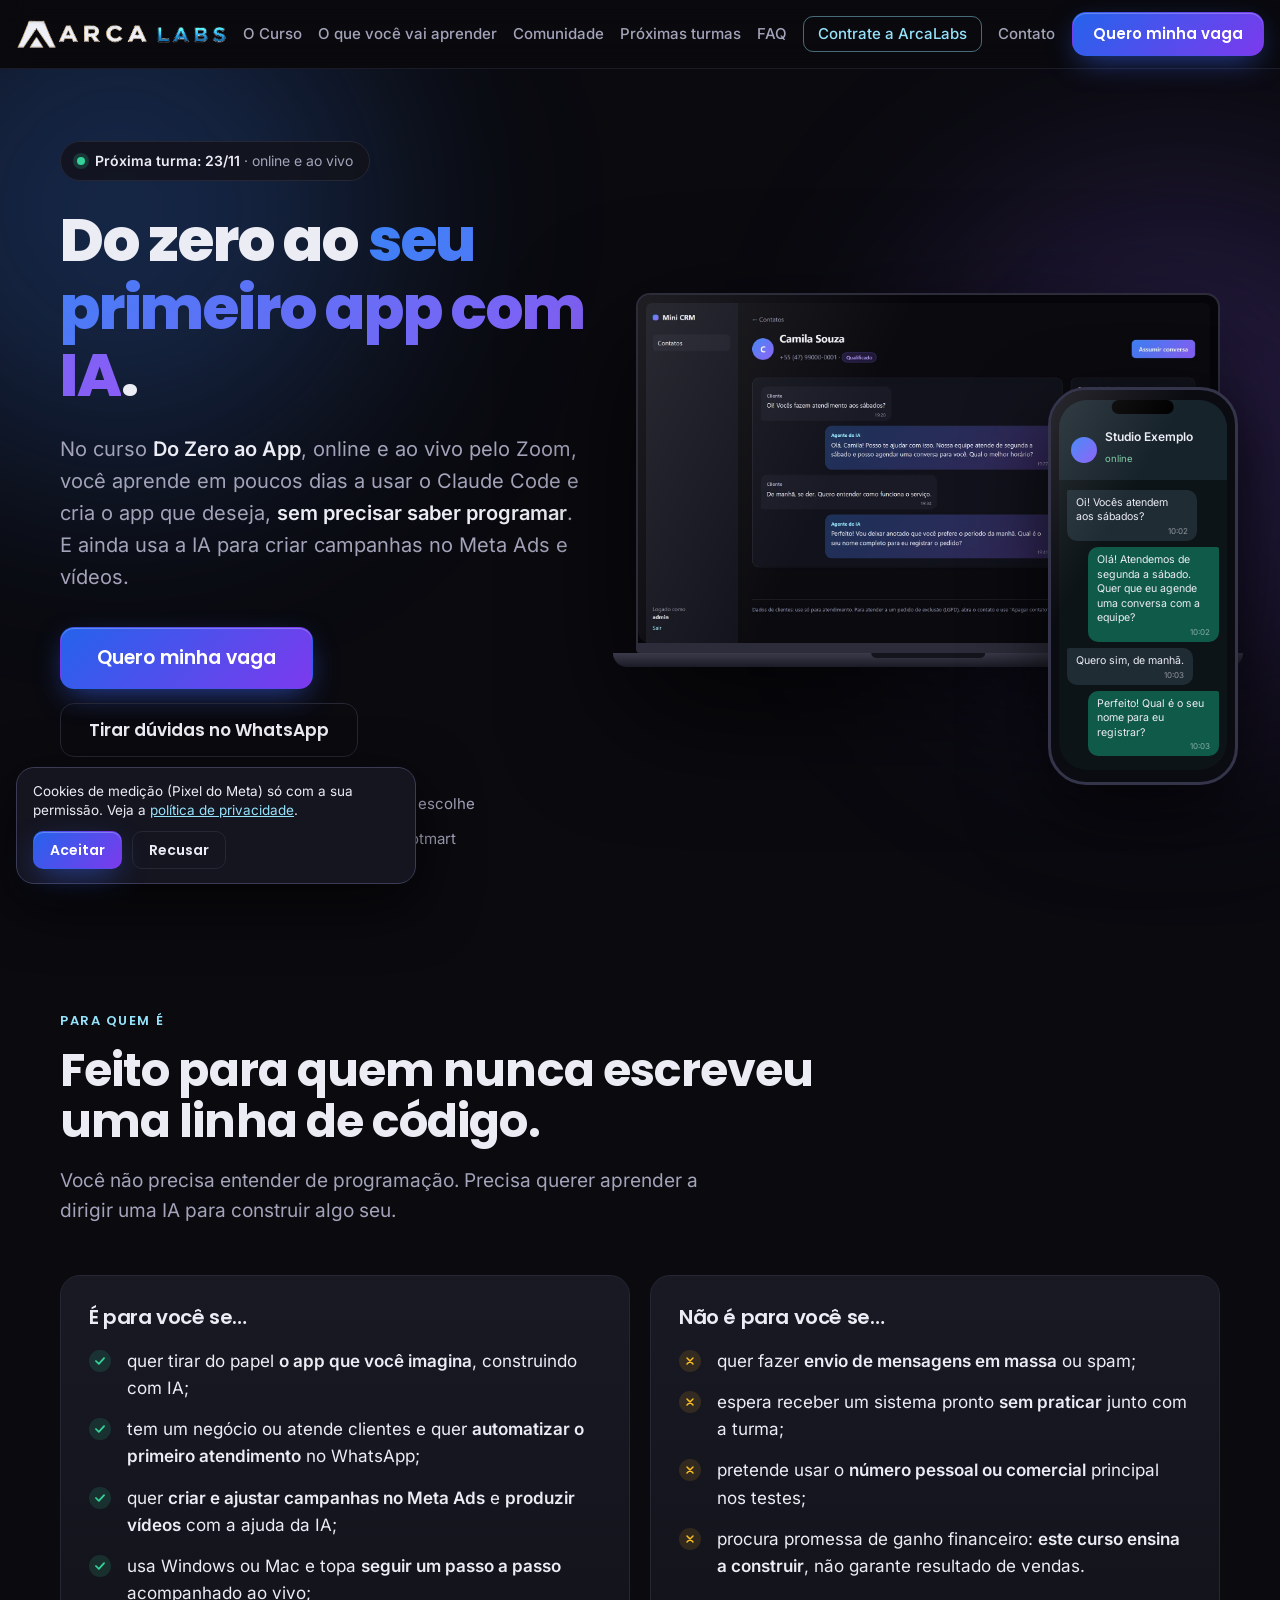
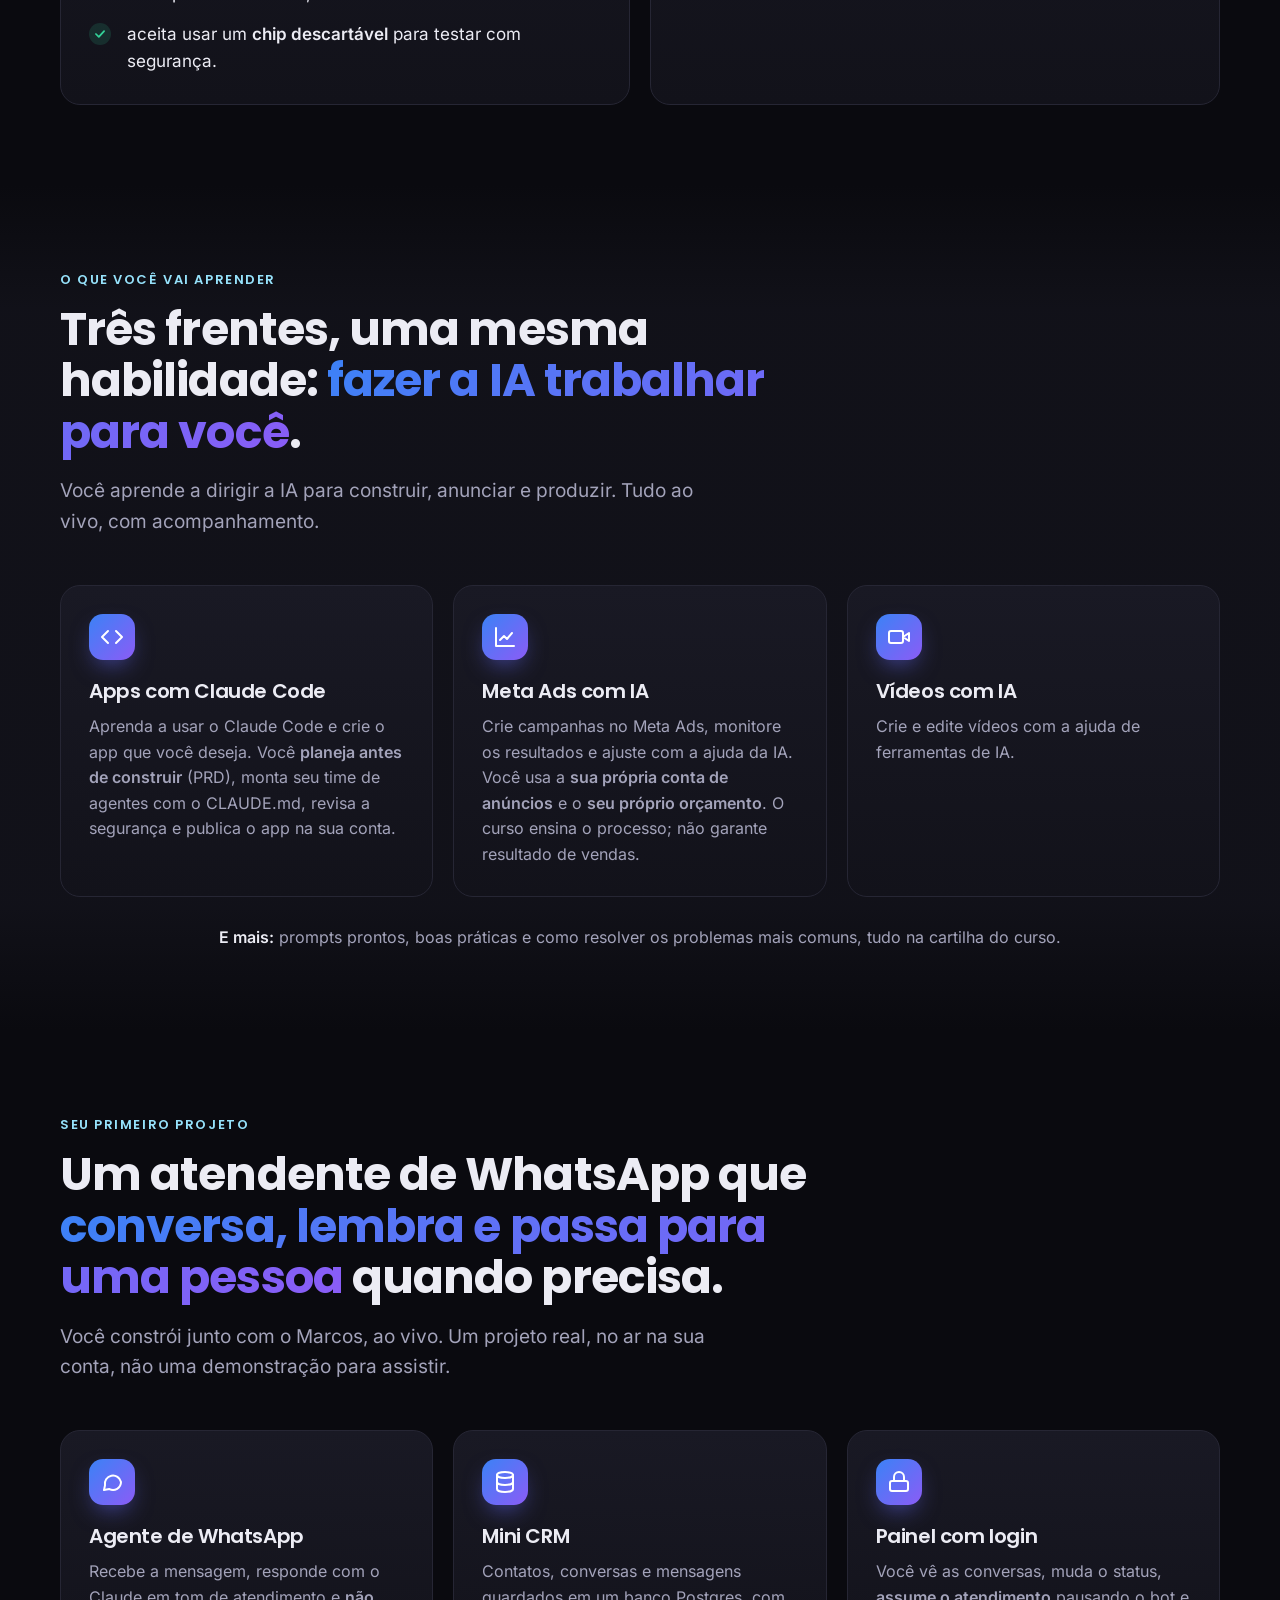
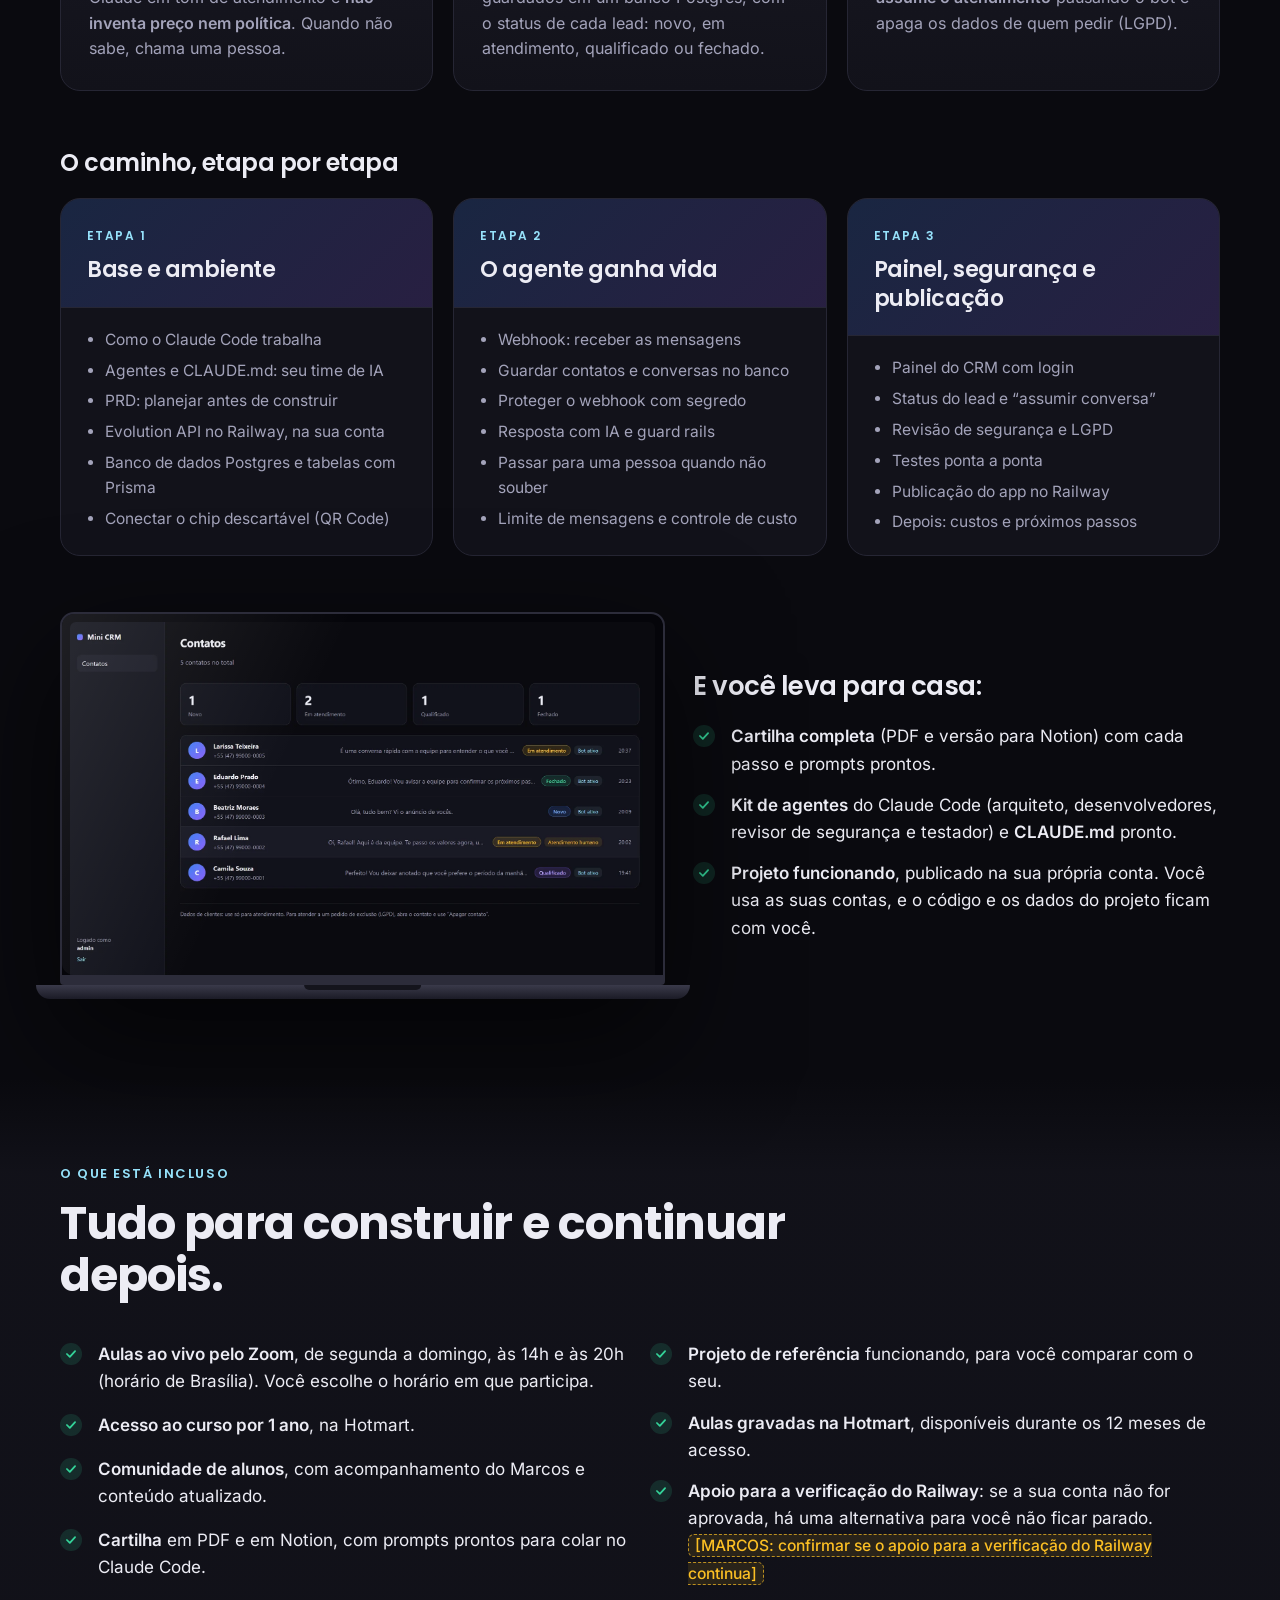
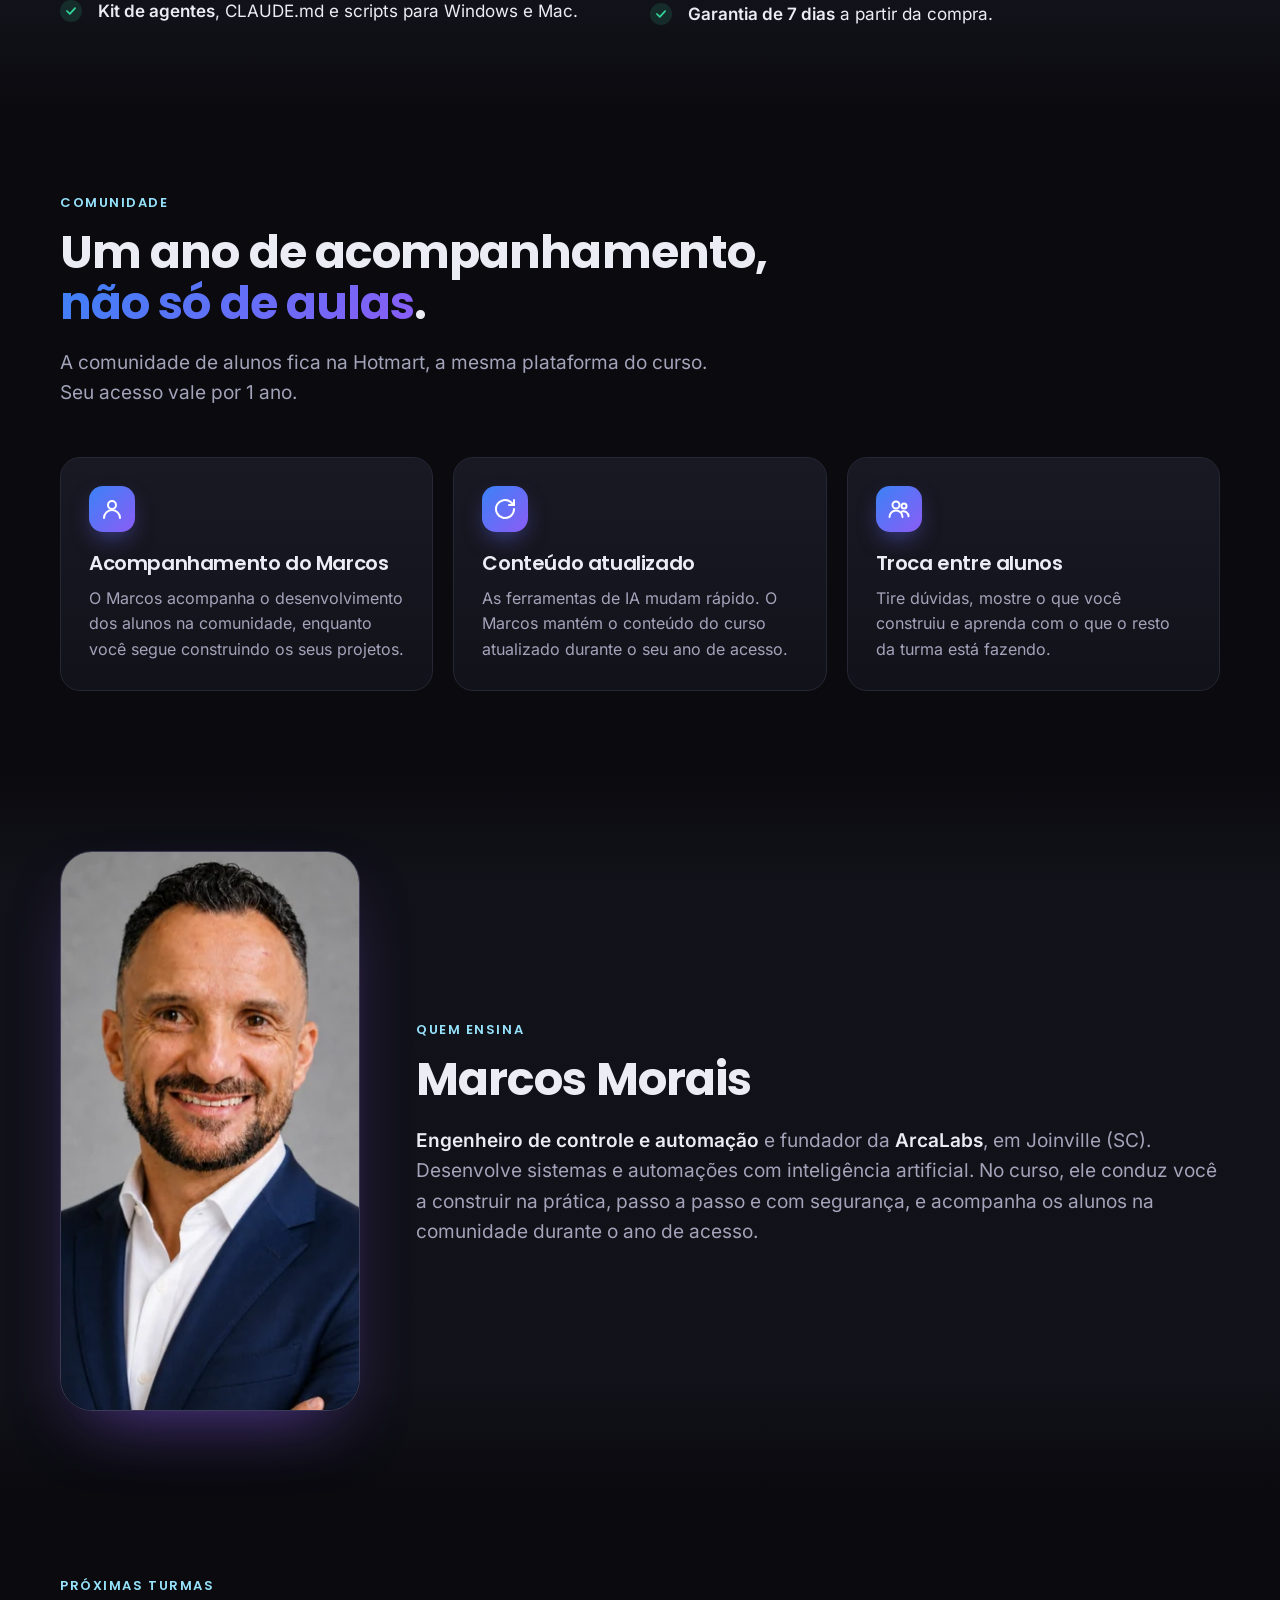
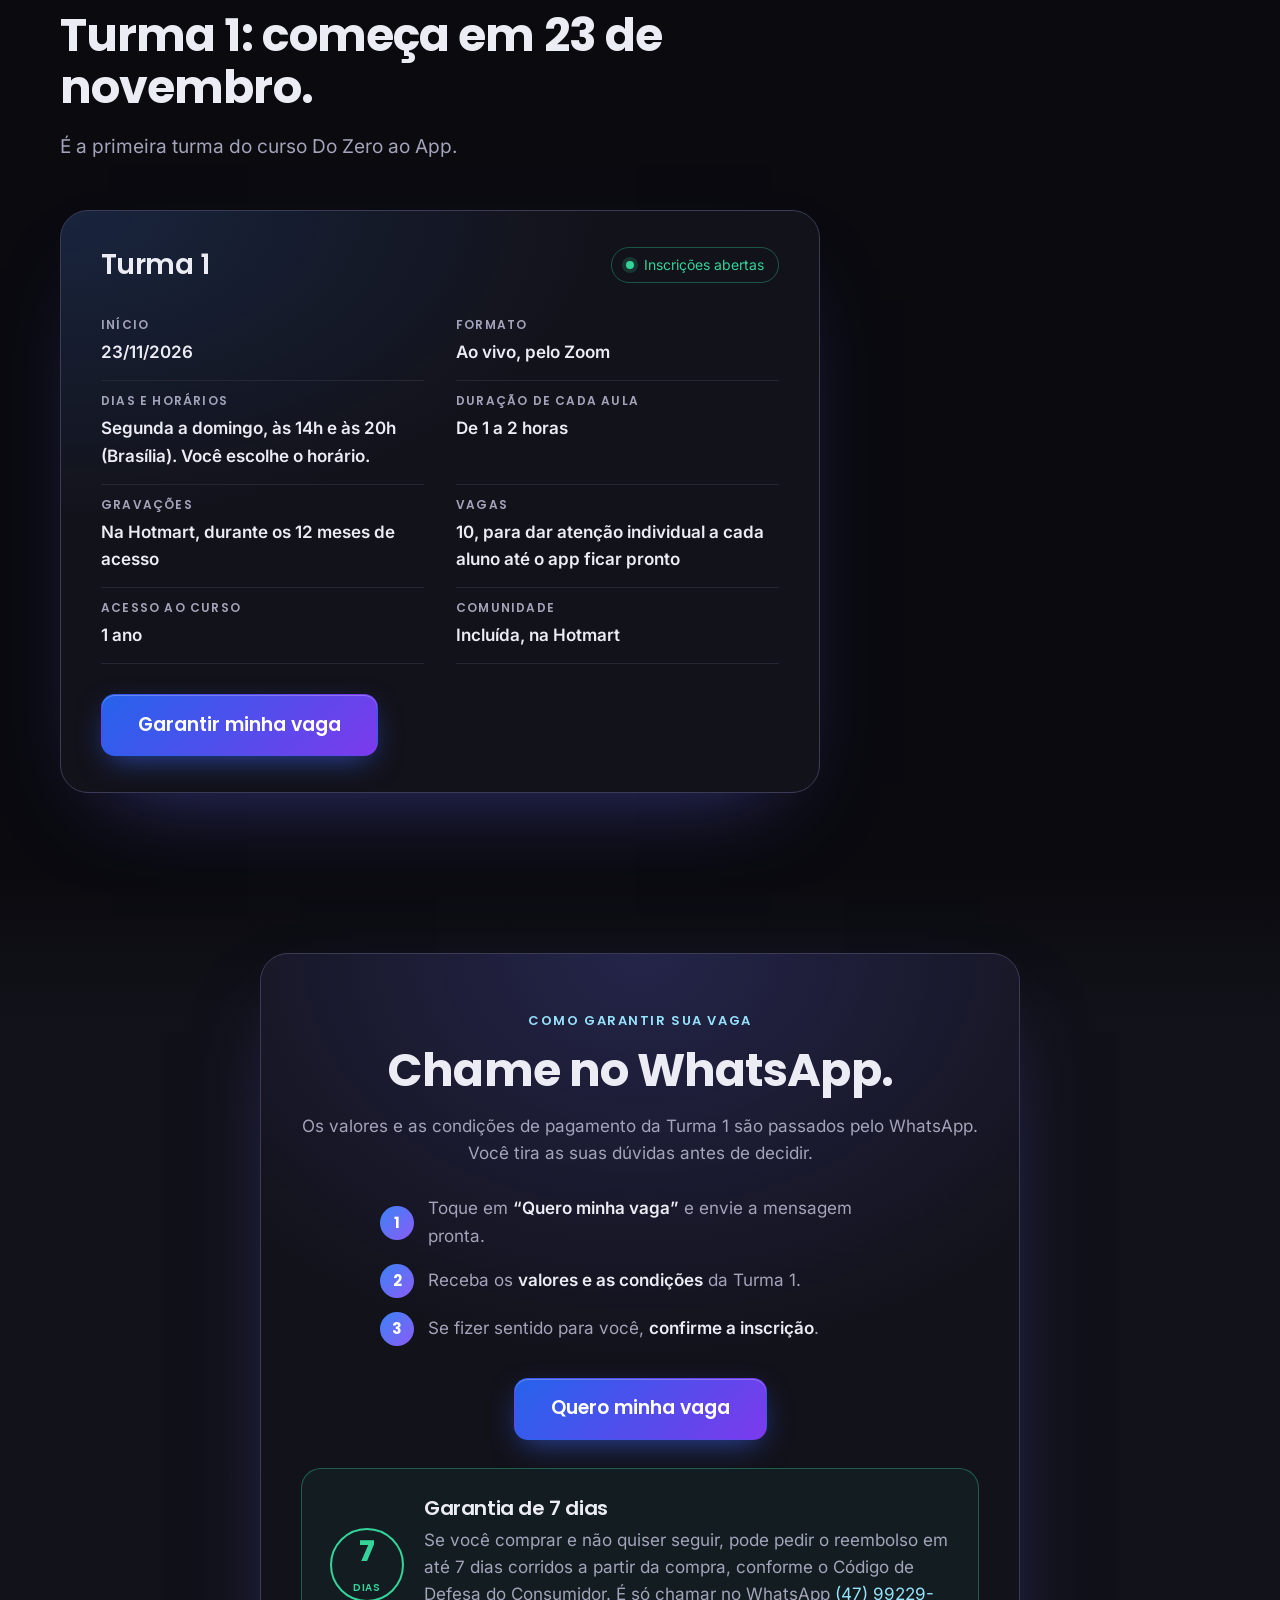
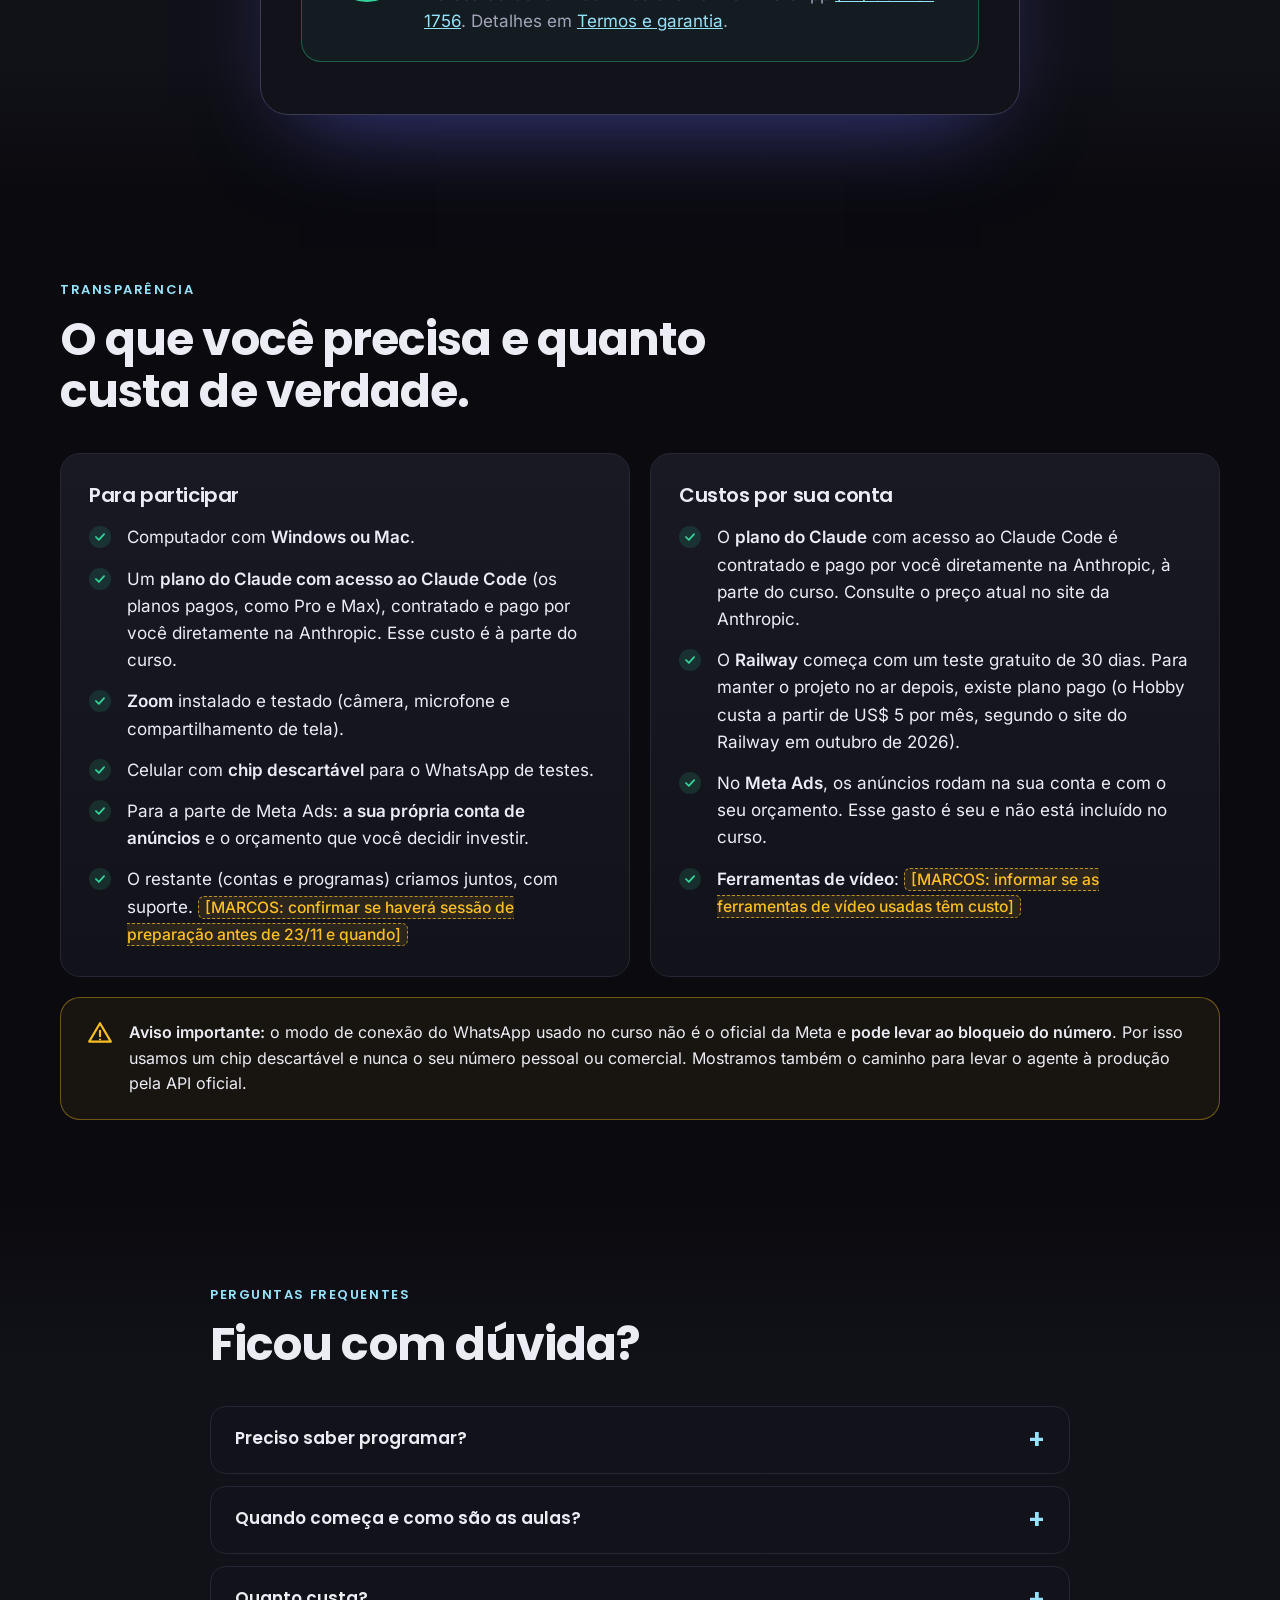
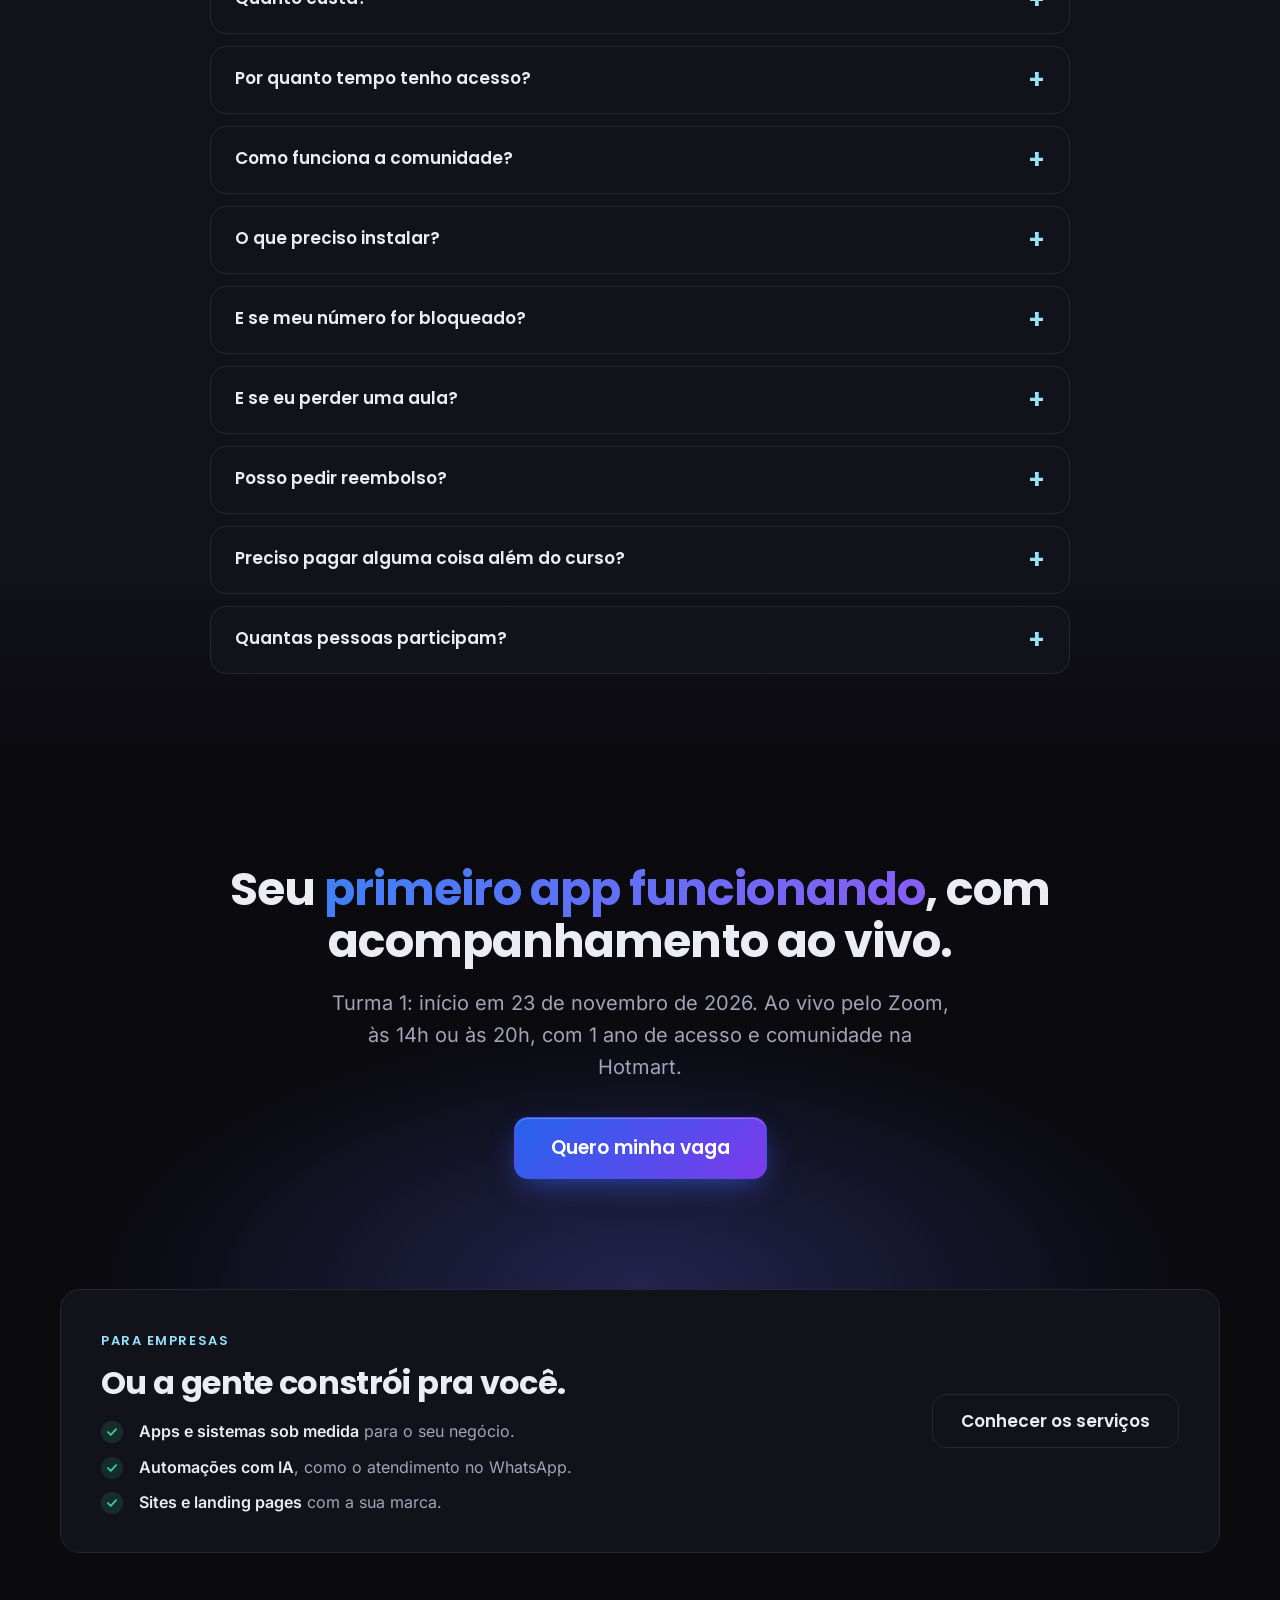
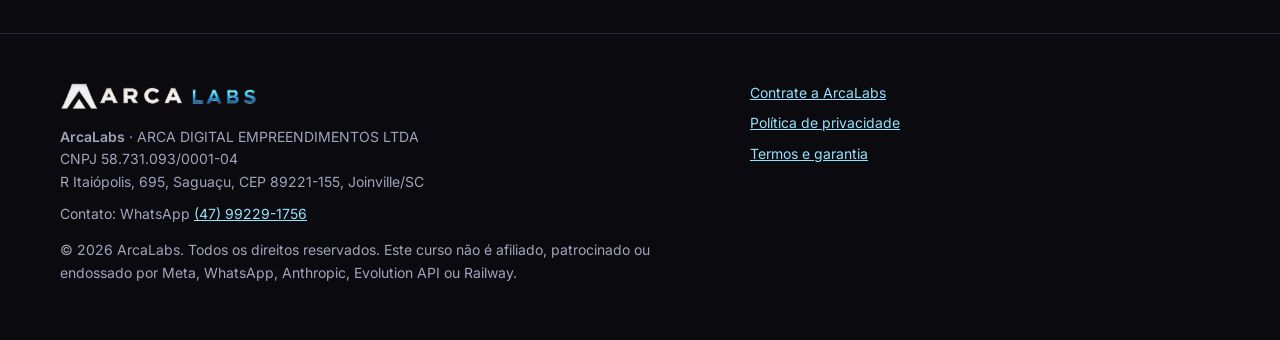
==== index.html @ 0e9f4314 "feat(escola): formato das aulas e plano do Claude pago pelo aluno - Aulas ao vivo pelo Zoom, seg a d" ====
<!doctype html>
<html lang="pt-BR" class="sem-js">
<head>
  <meta charset="utf-8">
  <meta name="viewport" content="width=device-width, initial-scale=1">
  <title>Escola ArcaLabs | Curso Do Zero ao App: crie apps com IA, ao vivo</title>
  <meta name="description" content="Escola de desenvolvimento com IA da ArcaLabs. Curso online e ao vivo: aprenda a usar o Claude Code e crie o seu app, além de campanhas de Meta Ads e vídeos com IA. Turma 1 começa em 23/11/2026.">
  <meta name="theme-color" content="#0a0a0f">
  <link rel="canonical" href="https://arcalabs.com.br/">
  <link rel="icon" href="assets/favicon.svg" type="image/svg+xml">

  <meta property="og:type" content="website">
  <meta property="og:locale" content="pt_BR">
  <meta property="og:site_name" content="ArcaLabs">
  <meta property="og:title" content="Escola ArcaLabs | Curso Do Zero ao App: crie apps com IA, ao vivo">
  <meta property="og:description" content="Curso online e ao vivo: aprenda a usar o Claude Code e crie o seu app, além de campanhas de Meta Ads e vídeos com IA. Turma 1 começa em 23/11/2026.">
  <meta property="og:url" content="https://arcalabs.com.br/">
  <!-- og:image removida até existir uma imagem sem "3 dias" (ver CHANGELOG-REDESIGN.md) -->
  <meta name="twitter:card" content="summary">

  <link rel="preload" href="assets/fonts/poppins-800.woff2" as="font" type="font/woff2" crossorigin>
  <link rel="preload" href="assets/fonts/inter-var.woff2" as="font" type="font/woff2" crossorigin>
  <link rel="stylesheet" href="assets/fonts/fonts.css">
  <link rel="stylesheet" href="assets/styles.css">
</head>
<body>
  <a class="pular" href="#principal">Pular para o conteúdo</a>

  <header class="topo">
    <div class="cont">
      <a class="marca" href="#curso" aria-label="ArcaLabs, início"><img src="assets/logo-arcalabs-escuro.png" alt="ArcaLabs" width="210" height="30"></a>
      <nav class="menu" id="menu" aria-label="Principal">
        <a href="#curso">O Curso</a>
        <a href="#aprender">O que você vai aprender</a>
        <a href="#comunidade">Comunidade</a>
        <a href="#turmas">Próximas turmas</a>
        <a href="#duvidas">FAQ</a>
        <a class="menu-contrate" href="contrate/">Contrate a ArcaLabs</a>
        <a href="#contato">Contato</a>
      </nav>
      <div class="topo-acoes">
        <a class="btn" data-compra href="https://wa.me/5547992291756?text=Quero%20garantir%20minha%20vaga%20na%20Turma%201%20do%20curso%20Do%20Zero%20ao%20App">Quero minha vaga</a>
        <button class="menu-botao" id="menu-botao" type="button" aria-expanded="false" aria-controls="menu" aria-label="Abrir menu"><span></span><span></span><span></span></button>
      </div>
    </div>
  </header>

  <main id="principal">
    <!-- 1. PRIMEIRA DOBRA -->
    <section class="hero" id="curso">
      <div class="cont">
        <div>
          <a class="selo-evento rev" href="#turmas"><span class="ponto-vivo" aria-hidden="true"></span><span><b>Próxima turma: 23/11</b> · online e ao vivo</span></a>
          <h1 class="rev">Do zero ao <span class="grad">seu primeiro app com IA</span>.</h1>
          <p class="lead rev">No curso <strong>Do Zero ao App</strong>, online e ao vivo pelo Zoom, você aprende em poucos dias a usar o Claude Code e cria o app que deseja, <strong>sem precisar saber programar</strong>. E ainda usa a IA para criar campanhas no Meta Ads e vídeos.</p>
          <div class="acoes rev">
            <a class="btn btn-grande" data-compra href="https://wa.me/5547992291756?text=Quero%20garantir%20minha%20vaga%20na%20Turma%201%20do%20curso%20Do%20Zero%20ao%20App">Quero minha vaga</a>
            <a class="btn btn-fantasma" href="https://wa.me/5547992291756?text=Ol%C3%A1!%20Tenho%20uma%20d%C3%BAvida%20sobre%20o%20curso%20Do%20Zero%20ao%20App." rel="noopener">Tirar dúvidas no WhatsApp</a>
          </div>
          <ul class="fatos rev">
            <li><strong>Ao vivo</strong> pelo Zoom</li>
            <li><strong>14h ou 20h</strong> você escolhe</li>
            <li><strong>1 ano</strong> de acesso</li>
            <li><strong>Comunidade</strong> na Hotmart</li>
            <li><strong>7 dias</strong> de garantia</li>
          </ul>
        </div>

        <div class="palco rev" aria-label="O primeiro projeto funcionando: conversa no WhatsApp e painel do CRM">
          <div class="notebook">
            <div class="tela"><img src="assets/painel-conversa.webp" alt="Painel do mini CRM mostrando a conversa de uma cliente, o status do lead e o botão de assumir a conversa" width="1700" height="1025" fetchpriority="high"></div>
            <div class="base"></div>
          </div>
          <div class="celular" aria-hidden="true">
            <div class="corpo">
              <div class="zap">
                <div class="zap-topo"><span class="zap-av"></span><div><b>Studio Exemplo</b><small>online</small></div></div>
                <div class="zap-corpo">
                  <div class="msg cli">Oi! Vocês atendem aos sábados?<i>10:02</i></div>
                  <div class="msg bot">Olá! Atendemos de segunda a sábado. Quer que eu agende uma conversa com a equipe?<i>10:02</i></div>
                  <div class="msg cli">Quero sim, de manhã.<i>10:03</i></div>
                  <div class="msg bot">Perfeito! Qual é o seu nome para eu registrar?<i>10:03</i></div>
                </div>
              </div>
            </div>
          </div>
        </div>
      </div>
    </section>

    <!-- 2. PARA QUEM É -->
    <section id="para-quem">
      <div class="cont">
        <span class="rotulo rev">Para quem é</span>
        <h2 class="titulo-secao rev">Feito para quem nunca escreveu uma linha de código.</h2>
        <p class="sub-secao rev">Você não precisa entender de programação. Precisa querer aprender a dirigir uma IA para construir algo seu.</p>
        <div class="grade-2">
          <div class="cartao rev">
            <h3>É para você se…</h3>
            <ul class="lista" style="margin-top:18px">
              <li><span>quer tirar do papel <b>o app que você imagina</b>, construindo com IA;</span></li>
              <li><span>tem um negócio ou atende clientes e quer <b>automatizar o primeiro atendimento</b> no WhatsApp;</span></li>
              <li><span>quer <b>criar e ajustar campanhas no Meta Ads</b> e <b>produzir vídeos</b> com a ajuda da IA;</span></li>
              <li><span>usa Windows ou Mac e topa <b>seguir um passo a passo</b> acompanhado ao vivo;</span></li>
              <li><span>aceita usar um <b>chip descartável</b> para testar com segurança.</span></li>
            </ul>
          </div>
          <div class="cartao rev">
            <h3>Não é para você se…</h3>
            <ul class="lista nao" style="margin-top:18px">
              <li><span>quer fazer <b>envio de mensagens em massa</b> ou spam;</span></li>
              <li><span>espera receber um sistema pronto <b>sem praticar</b> junto com a turma;</span></li>
              <li><span>pretende usar o <b>número pessoal ou comercial</b> principal nos testes;</span></li>
              <li><span>procura promessa de ganho financeiro: <b>este curso ensina a construir</b>, não garante resultado de vendas.</span></li>
            </ul>
          </div>
        </div>
      </div>
    </section>

    <!-- 3. O QUE VOCÊ VAI APRENDER -->
    <section class="fundo-alt" id="aprender">
      <div class="cont">
        <span class="rotulo rev">O que você vai aprender</span>
        <h2 class="titulo-secao rev">Três frentes, uma mesma habilidade: <span class="grad">fazer a IA trabalhar para você</span>.</h2>
        <p class="sub-secao rev">Você aprende a dirigir a IA para construir, anunciar e produzir. Tudo ao vivo, com acompanhamento.</p>
        <div class="grade-3">
          <div class="cartao rev">
            <div class="icone"><svg viewBox="0 0 24 24" fill="none" stroke="currentColor" stroke-width="2" stroke-linecap="round" stroke-linejoin="round" aria-hidden="true"><path d="M8 6 2 12l6 6M16 6l6 6-6 6"/></svg></div>
            <h3>Apps com Claude Code</h3>
            <p>Aprenda a usar o Claude Code e crie o app que você deseja. Você <b>planeja antes de construir</b> (PRD), monta seu time de agentes com o CLAUDE.md, revisa a segurança e publica o app na sua conta.</p>
          </div>
          <div class="cartao rev">
            <div class="icone"><svg viewBox="0 0 24 24" fill="none" stroke="currentColor" stroke-width="2" stroke-linecap="round" stroke-linejoin="round" aria-hidden="true"><path d="M3 3v18h18"/><path d="m7 15 4-4 3 3 5-6"/></svg></div>
            <h3>Meta Ads com IA</h3>
            <p>Crie campanhas no Meta Ads, monitore os resultados e ajuste com a ajuda da IA. Você usa a <b>sua própria conta de anúncios</b> e o <b>seu próprio orçamento</b>. O curso ensina o processo; não garante resultado de vendas.</p>
          </div>
          <div class="cartao rev">
            <div class="icone"><svg viewBox="0 0 24 24" fill="none" stroke="currentColor" stroke-width="2" stroke-linecap="round" stroke-linejoin="round" aria-hidden="true"><rect x="2" y="6" width="14" height="12" rx="2"/><path d="m22 8-6 4 6 4z"/></svg></div>
            <h3>Vídeos com IA</h3>
            <p>Crie e edite vídeos com a ajuda de ferramentas de IA.</p>
          </div>
        </div>
        <p class="e-mais rev"><b>E mais:</b> prompts prontos, boas práticas e como resolver os problemas mais comuns, tudo na cartilha do curso.</p>
      </div>
    </section>

    <!-- 4. SEU PRIMEIRO PROJETO -->
    <section id="projeto">
      <div class="cont">
        <span class="rotulo rev">Seu primeiro projeto</span>
        <h2 class="titulo-secao rev">Um atendente de WhatsApp que <span class="grad">conversa, lembra e passa para uma pessoa</span> quando precisa.</h2>
        <p class="sub-secao rev">Você constrói junto com o Marcos, ao vivo. Um projeto real, no ar na sua conta, não uma demonstração para assistir.</p>
        <div class="grade-3">
          <div class="cartao rev">
            <div class="icone"><svg viewBox="0 0 24 24" fill="none" stroke="currentColor" stroke-width="2" stroke-linecap="round" stroke-linejoin="round" aria-hidden="true"><path d="M21 12a8 8 0 0 1-11.6 7.1L4 20l1-4.6A8 8 0 1 1 21 12z"/></svg></div>
            <h3>Agente de WhatsApp</h3>
            <p>Recebe a mensagem, responde com o Claude em tom de atendimento e <b>não inventa preço nem política</b>. Quando não sabe, chama uma pessoa.</p>
          </div>
          <div class="cartao rev">
            <div class="icone"><svg viewBox="0 0 24 24" fill="none" stroke="currentColor" stroke-width="2" stroke-linecap="round" stroke-linejoin="round" aria-hidden="true"><ellipse cx="12" cy="5" rx="8" ry="3"/><path d="M4 5v14c0 1.7 3.6 3 8 3s8-1.3 8-3V5M4 12c0 1.7 3.6 3 8 3s8-1.3 8-3"/></svg></div>
            <h3>Mini CRM</h3>
            <p>Contatos, conversas e mensagens guardados em um banco Postgres, com o status de cada lead: novo, em atendimento, qualificado ou fechado.</p>
          </div>
          <div class="cartao rev">
            <div class="icone"><svg viewBox="0 0 24 24" fill="none" stroke="currentColor" stroke-width="2" stroke-linecap="round" stroke-linejoin="round" aria-hidden="true"><rect x="3" y="11" width="18" height="10" rx="2"/><path d="M7 11V7a5 5 0 0 1 10 0v4"/></svg></div>
            <h3>Painel com login</h3>
            <p>Você vê as conversas, muda o status, <b>assume o atendimento</b> pausando o bot e apaga os dados de quem pedir (LGPD).</p>
          </div>
        </div>

        <h3 class="etapas-titulo rev">O caminho, etapa por etapa</h3>
        <div class="dias">
          <article class="dia rev">
            <header><small>Etapa 1</small><h3>Base e ambiente</h3></header>
            <div class="bloco">
              <ul><li>Como o Claude Code trabalha</li><li>Agentes e CLAUDE.md: seu time de IA</li><li>PRD: planejar antes de construir</li><li>Evolution API no Railway, na sua conta</li><li>Banco de dados Postgres e tabelas com Prisma</li><li>Conectar o chip descartável (QR Code)</li></ul></div>
          </article>
          <article class="dia rev">
            <header><small>Etapa 2</small><h3>O agente ganha vida</h3></header>
            <div class="bloco">
              <ul><li>Webhook: receber as mensagens</li><li>Guardar contatos e conversas no banco</li><li>Proteger o webhook com segredo</li><li>Resposta com IA e guard rails</li><li>Passar para uma pessoa quando não souber</li><li>Limite de mensagens e controle de custo</li></ul></div>
          </article>
          <article class="dia rev">
            <header><small>Etapa 3</small><h3>Painel, segurança e publicação</h3></header>
            <div class="bloco">
              <ul><li>Painel do CRM com login</li><li>Status do lead e “assumir conversa”</li><li>Revisão de segurança e LGPD</li><li>Testes ponta a ponta</li><li>Publicação do app no Railway</li><li>Depois: custos e próximos passos</li></ul></div>
          </article>
        </div>

        <div class="vitrine">
          <div class="notebook rev">
            <div class="tela"><img src="assets/painel-contatos.webp" alt="Lista de contatos do mini CRM com contagem de leads por status" width="1700" height="1025" loading="lazy"></div>
            <div class="base"></div>
          </div>
          <div class="vitrine-texto rev">
            <h3>E você leva para casa:</h3>
            <ul class="lista" style="margin-top:20px">
              <li><span><b>Cartilha completa</b> (PDF e versão para Notion) com cada passo e prompts prontos.</span></li>
              <li><span><b>Kit de agentes</b> do Claude Code (arquiteto, desenvolvedores, revisor de segurança e testador) e <b>CLAUDE.md</b> pronto.</span></li>
              <li><span><b>Projeto funcionando</b>, publicado na sua própria conta. Você usa as suas contas, e o código e os dados do projeto ficam com você.</span></li>
            </ul>
          </div>
        </div>
      </div>
    </section>

    <!-- 5. O QUE ESTÁ INCLUSO -->
    <section class="fundo-alt" id="incluso">
      <div class="cont">
        <span class="rotulo rev">O que está incluso</span>
        <h2 class="titulo-secao rev">Tudo para construir e continuar depois.</h2>
        <div class="grade-2" style="margin-top:40px">
          <ul class="lista rev">
            <li><span><b>Aulas ao vivo pelo Zoom</b>, de segunda a domingo, às 14h e às 20h (horário de Brasília). Você escolhe o horário em que participa.</span></li>
            <li><span><b>Acesso ao curso por 1 ano</b>, na Hotmart.</span></li>
            <li><span><b>Comunidade de alunos</b>, com acompanhamento do Marcos e conteúdo atualizado.</span></li>
            <li><span><b>Cartilha</b> em PDF e em Notion, com prompts prontos para colar no Claude Code.</span></li>
            <li><span><b>Kit de agentes</b>, CLAUDE.md e scripts para Windows e Mac.</span></li>
          </ul>
          <ul class="lista rev">
            <li><span><b>Projeto de referência</b> funcionando, para você comparar com o seu.</span></li>
            <li><span><b>Aulas gravadas na Hotmart</b>, disponíveis durante os 12 meses de acesso.</span></li>
            <li><span><b>Apoio para a verificação do Railway</b>: se a sua conta não for aprovada, há uma alternativa para você não ficar parado. <span class="pendente">[MARCOS: confirmar se o apoio para a verificação do Railway continua]</span></span></li>
            <li><span><b>Garantia de 7 dias</b> a partir da compra.</span></li>
          </ul>
        </div>
      </div>
    </section>

    <!-- 6. COMUNIDADE -->
    <section id="comunidade">
      <div class="cont">
        <span class="rotulo rev">Comunidade</span>
        <h2 class="titulo-secao rev">Um ano de acompanhamento, <span class="grad">não só de aulas</span>.</h2>
        <p class="sub-secao rev">A comunidade de alunos fica na Hotmart, a mesma plataforma do curso. Seu acesso vale por 1 ano.</p>
        <div class="grade-3">
          <div class="cartao rev">
            <div class="icone"><svg viewBox="0 0 24 24" fill="none" stroke="currentColor" stroke-width="2" stroke-linecap="round" stroke-linejoin="round" aria-hidden="true"><circle cx="12" cy="8" r="4"/><path d="M4 21a8 8 0 0 1 16 0"/></svg></div>
            <h3>Acompanhamento do Marcos</h3>
            <p>O Marcos acompanha o desenvolvimento dos alunos na comunidade, enquanto você segue construindo os seus projetos.</p>
          </div>
          <div class="cartao rev">
            <div class="icone"><svg viewBox="0 0 24 24" fill="none" stroke="currentColor" stroke-width="2" stroke-linecap="round" stroke-linejoin="round" aria-hidden="true"><path d="M21 12a9 9 0 1 1-3-6.7L21 8"/><path d="M21 3v5h-5"/></svg></div>
            <h3>Conteúdo atualizado</h3>
            <p>As ferramentas de IA mudam rápido. O Marcos mantém o conteúdo do curso atualizado durante o seu ano de acesso.</p>
          </div>
          <div class="cartao rev">
            <div class="icone"><svg viewBox="0 0 24 24" fill="none" stroke="currentColor" stroke-width="2" stroke-linecap="round" stroke-linejoin="round" aria-hidden="true"><circle cx="9" cy="8" r="3.5"/><circle cx="17" cy="9" r="2.5"/><path d="M2.5 20a6.5 6.5 0 0 1 13 0M15 14.5a5 5 0 0 1 6.5 4.8"/></svg></div>
            <h3>Troca entre alunos</h3>
            <p>Tire dúvidas, mostre o que você construiu e aprenda com o que o resto da turma está fazendo.</p>
          </div>
        </div>
      </div>
    </section>

    <!-- 7. INSTRUTOR -->
    <section class="fundo-alt" id="instrutor">
      <div class="cont instrutor">
        <img class="rev" src="assets/marcos-morais.webp" alt="Marcos Morais, instrutor do curso e fundador da ArcaLabs" width="560" height="560" loading="lazy">
        <div class="rev">
          <span class="rotulo">Quem ensina</span>
          <h2>Marcos Morais</h2>
          <p><b>Engenheiro de controle e automação</b> e fundador da <b>ArcaLabs</b>, em Joinville (SC). Desenvolve sistemas e automações com inteligência artificial. No curso, ele conduz você a construir na prática, passo a passo e com segurança, e acompanha os alunos na comunidade durante o ano de acesso.</p>
        </div>
      </div>
    </section>

    <!-- 8. PRÓXIMAS TURMAS -->
    <section id="turmas">
      <div class="cont">
        <span class="rotulo rev">Próximas turmas</span>
        <h2 class="titulo-secao rev">Turma 1: começa em 23 de novembro.</h2>
        <p class="sub-secao rev">É a primeira turma do curso Do Zero ao App.</p>
        <article class="turma rev">
          <div class="turma-topo">
            <h3>Turma 1</h3>
            <span class="turma-status"><span class="ponto-vivo" aria-hidden="true"></span>Inscrições abertas</span>
          </div>
          <dl class="turma-dados">
            <div><dt>Início</dt><dd>23/11/2026</dd></div>
            <div><dt>Formato</dt><dd>Ao vivo, pelo Zoom</dd></div>
            <div><dt>Dias e horários</dt><dd>Segunda a domingo, às 14h e às 20h (Brasília). Você escolhe o horário.</dd></div>
            <div><dt>Duração de cada aula</dt><dd>De 1 a 2 horas</dd></div>
            <div><dt>Gravações</dt><dd>Na Hotmart, durante os 12 meses de acesso</dd></div>
            <div><dt>Vagas</dt><dd>10, para dar atenção individual a cada aluno até o app ficar pronto</dd></div>
            <div><dt>Acesso ao curso</dt><dd>1 ano</dd></div>
            <div><dt>Comunidade</dt><dd>Incluída, na Hotmart</dd></div>
          </dl>
          <a class="btn btn-grande" data-compra href="https://wa.me/5547992291756?text=Quero%20garantir%20minha%20vaga%20na%20Turma%201%20do%20curso%20Do%20Zero%20ao%20App">Garantir minha vaga</a>
        </article>
      </div>
    </section>

    <!-- 9. COMO GARANTIR SUA VAGA -->
    <section class="fundo-alt" id="vaga">
      <div class="cont">
        <div class="oferta rev">
          <span class="rotulo">Como garantir sua vaga</span>
          <h2>Chame no WhatsApp.</h2>
          <p class="suave" style="margin-top:16px">Os valores e as condições de pagamento da Turma 1 são passados pelo WhatsApp. Você tira as suas dúvidas antes de decidir.</p>
          <ol class="passos">
            <li><span class="num">1</span><span>Toque em <b>“Quero minha vaga”</b> e envie a mensagem pronta.</span></li>
            <li><span class="num">2</span><span>Receba os <b>valores e as condições</b> da Turma 1.</span></li>
            <li><span class="num">3</span><span>Se fizer sentido para você, <b>confirme a inscrição</b>.</span></li>
          </ol>
          <a class="btn btn-grande" data-compra href="https://wa.me/5547992291756?text=Quero%20garantir%20minha%20vaga%20na%20Turma%201%20do%20curso%20Do%20Zero%20ao%20App">Quero minha vaga</a>

          <div class="garantia rev" id="garantia">
            <div class="selo-7">7<small>dias</small></div>
            <div style="text-align:left">
              <h3>Garantia de 7 dias</h3>
              <p class="suave" style="margin-top:6px">Se você comprar e não quiser seguir, pode pedir o reembolso em até 7 dias corridos a partir da compra, conforme o Código de Defesa do Consumidor. É só chamar no WhatsApp <a href="https://wa.me/5547992291756" rel="noopener" style="color:var(--ciano)">(47) 99229-1756</a>. Detalhes em <a href="termos-e-garantia.html" style="color:var(--ciano)">Termos e garantia</a>.</p>
            </div>
          </div>
        </div>
      </div>
    </section>

    <!-- 10. REQUISITOS E CUSTOS -->
    <section id="requisitos">
      <div class="cont">
        <span class="rotulo rev">Transparência</span>
        <h2 class="titulo-secao rev">O que você precisa e quanto custa de verdade.</h2>
        <div class="grade-2" style="margin-top:36px">
          <div class="cartao rev">
            <h3>Para participar</h3>
            <ul class="lista" style="margin-top:16px">
              <li><span>Computador com <b>Windows ou Mac</b>.</span></li>
              <li><span>Um <b>plano do Claude com acesso ao Claude Code</b> (os planos pagos, como Pro e Max), contratado e pago por você diretamente na Anthropic. Esse custo é à parte do curso.</span></li>
              <li><span><b>Zoom</b> instalado e testado (câmera, microfone e compartilhamento de tela).</span></li>
              <li><span>Celular com <b>chip descartável</b> para o WhatsApp de testes.</span></li>
              <li><span>Para a parte de Meta Ads: <b>a sua própria conta de anúncios</b> e o orçamento que você decidir investir.</span></li>
              <li><span>O restante (contas e programas) criamos juntos, com suporte. <span class="pendente">[MARCOS: confirmar se haverá sessão de preparação antes de 23/11 e quando]</span></span></li>
            </ul>
          </div>
          <div class="cartao rev">
            <h3>Custos por sua conta</h3>
            <ul class="lista" style="margin-top:16px">
              <li><span>O <b>plano do Claude</b> com acesso ao Claude Code é contratado e pago por você diretamente na Anthropic, à parte do curso. Consulte o preço atual no site da Anthropic.</span></li>
              <li><span>O <b>Railway</b> começa com um teste gratuito de 30 dias. Para manter o projeto no ar depois, existe plano pago (o Hobby custa a partir de US$&nbsp;5 por mês, segundo o site do Railway em outubro de 2026).</span></li>
              <li><span>No <b>Meta Ads</b>, os anúncios rodam na sua conta e com o seu orçamento. Esse gasto é seu e não está incluído no curso.</span></li>
              <li><span><b>Ferramentas de vídeo</b>: <span class="pendente">[MARCOS: informar se as ferramentas de vídeo usadas têm custo]</span></span></li>
            </ul>
          </div>
        </div>
        <div class="aviso rev" style="margin-top:20px" role="note">
          <svg viewBox="0 0 24 24" fill="none" stroke="currentColor" stroke-width="2" stroke-linecap="round" stroke-linejoin="round" aria-hidden="true"><path d="M12 3 2 20h20z"/><path d="M12 10v5M12 18h.01"/></svg>
          <p><b>Aviso importante:</b> o modo de conexão do WhatsApp usado no curso não é o oficial da Meta e <b>pode levar ao bloqueio do número</b>. Por isso usamos um chip descartável e nunca o seu número pessoal ou comercial. Mostramos também o caminho para levar o agente à produção pela API oficial.</p>
        </div>
      </div>
    </section>

    <!-- 11. FAQ -->
    <section class="fundo-alt" id="duvidas">
      <div class="cont" style="max-width:860px">
        <span class="rotulo rev">Perguntas frequentes</span>
        <h2 class="titulo-secao rev" style="margin-bottom:36px">Ficou com dúvida?</h2>
        <div class="rev">
          <details><summary>Preciso saber programar?</summary><div class="resp">Não. Quem escreve o código é o Claude Code. Você aprende a pedir, conferir e corrigir, com prompts prontos e o instrutor ao vivo. Só é preciso saber usar o computador e seguir instruções.</div></details>
          <details><summary>Quando começa e como são as aulas?</summary><div class="resp">A Turma 1 começa em 23 de novembro de 2026. As aulas são ao vivo pelo Zoom, de segunda a domingo, em dois horários: 14h e 20h (horário de Brasília). Você escolhe o horário em que participa. Cada aula dura de 1 a 2 horas.</div></details>
          <details><summary>Quanto custa?</summary><div class="resp">Os valores e as condições de pagamento da Turma 1 são passados pelo WhatsApp <a href="https://wa.me/5547992291756?text=Quero%20garantir%20minha%20vaga%20na%20Turma%201%20do%20curso%20Do%20Zero%20ao%20App" rel="noopener" style="color:var(--ciano)">(47) 99229-1756</a>. É só chamar.</div></details>
          <details><summary>Por quanto tempo tenho acesso?</summary><div class="resp">O acesso ao curso vale por 1 ano, contado a partir <span class="pendente">[MARCOS: confirmar se conta da compra ou do início da turma]</span>. Nesse período você também participa da comunidade de alunos na Hotmart.</div></details>
          <details><summary>Como funciona a comunidade?</summary><div class="resp">A comunidade fica na Hotmart, a mesma plataforma do curso. Lá o Marcos acompanha o desenvolvimento dos alunos e mantém o conteúdo atualizado, e você troca experiências com a turma.</div></details>
          <details><summary>O que preciso instalar?</summary><div class="resp">Antes do curso, você assina um plano do Claude com acesso ao Claude Code (os planos pagos, como Pro e Max), direto na Anthropic, e instala o Zoom. O restante (Git, Node.js, VS Code e o Claude Code) instalamos juntos, com suporte, e criamos as contas necessárias. <span class="pendente">[MARCOS: confirmar se haverá sessão de preparação antes de 23/11 e quando]</span></div></details>
          <details><summary>E se meu número for bloqueado?</summary><div class="resp">Por isso o curso usa um chip descartável, separado do seu número pessoal ou comercial. A conexão por QR Code não é a oficial da Meta e traz esse risco. Mostramos como levar o agente à produção pela API oficial.</div></details>
          <details><summary>E se eu perder uma aula?</summary><div class="resp">Você assiste à gravação na Hotmart. As aulas ficam gravadas e disponíveis durante os 12 meses de acesso.</div></details>
          <details><summary>Posso pedir reembolso?</summary><div class="resp">Sim. Você tem 7 dias corridos a partir da compra para pedir o reembolso, conforme o Código de Defesa do Consumidor. O pedido é feito pelo WhatsApp (47) 99229-1756.</div></details>
          <details><summary>Preciso pagar alguma coisa além do curso?</summary><div class="resp">Sim. Você precisa de um plano do Claude com acesso ao Claude Code (os planos pagos, como Pro e Max), contratado e pago diretamente na Anthropic, à parte do curso. Consulte o preço no site da Anthropic. O Railway começa com um teste gratuito de 30 dias; para manter o projeto no ar depois, há o plano pago. No Meta Ads, os anúncios rodam na sua própria conta e com o seu orçamento; esse gasto é seu e não está incluído no curso.</div></details>
          <details><summary>Quantas pessoas participam?</summary><div class="resp">A Turma 1 tem 10 vagas. A turma é limitada para dar atenção individual e acompanhar cada aluno até finalizar o app.</div></details>
        </div>
      </div>
    </section>

    <!-- 12. CHAMADA FINAL -->
    <section class="final" id="comprar">
      <div class="cont">
        <h2 class="rev">Seu <span class="grad">primeiro app funcionando</span>, com acompanhamento ao vivo.</h2>
        <p class="rev">Turma 1: início em 23 de novembro de 2026. Ao vivo pelo Zoom, às 14h ou às 20h, com 1 ano de acesso e comunidade na Hotmart.</p>
        <a class="btn btn-grande rev" data-compra href="https://wa.me/5547992291756?text=Quero%20garantir%20minha%20vaga%20na%20Turma%201%20do%20curso%20Do%20Zero%20ao%20App">Quero minha vaga</a>
      </div>
    </section>

    <!-- 13. SERVIÇOS -->
    <section class="servicos" id="servicos">
      <div class="cont">
        <div class="servicos-caixa rev">
          <div>
            <span class="rotulo">Para empresas</span>
            <h2>Ou a gente constrói pra você.</h2>
            <ul class="lista">
              <li><span><b>Apps e sistemas sob medida</b> para o seu negócio.</span></li>
              <li><span><b>Automações com IA</b>, como o atendimento no WhatsApp.</span></li>
              <li><span><b>Sites e landing pages</b> com a sua marca.</span></li>
            </ul>
          </div>
          <a class="btn btn-fantasma" href="contrate/">Conhecer os serviços</a>
        </div>
      </div>
    </section>

    <!--
      PROVA SOCIAL (opcional, preencha só com depoimentos REAIS e autorizados):
      <section id="depoimentos"> ... </section>
    -->
  </main>

  <footer id="contato">
    <div class="cont">
      <div>
        <img src="assets/logo-arcalabs-escuro.png" alt="ArcaLabs" width="196" height="28">
        <p><b>ArcaLabs</b> · ARCA DIGITAL EMPREENDIMENTOS LTDA<br>CNPJ 58.731.093/0001-04<br>R Itaiópolis, 695, Saguaçu, CEP 89221-155, Joinville/SC</p>
        <p style="margin-top:10px">Contato: WhatsApp <a href="https://wa.me/5547992291756" rel="noopener">(47) 99229-1756</a></p>
        <p style="margin-top:14px">© <span id="ano">2026</span> ArcaLabs. Todos os direitos reservados. Este curso não é afiliado, patrocinado ou endossado por Meta, WhatsApp, Anthropic, Evolution API ou Railway.</p>
      </div>
      <nav aria-label="Outras páginas">
        <a href="contrate/">Contrate a ArcaLabs</a>
        <a href="politica-de-privacidade.html">Política de privacidade</a>
        <a href="termos-e-garantia.html">Termos e garantia</a>
      </nav>
    </div>
  </footer>

  <div class="cookies" id="cookies" role="dialog" aria-live="polite" aria-label="Aviso de cookies e privacidade">
    <p>Cookies de medição (Pixel do Meta) só com a sua permissão. Veja a <a href="politica-de-privacidade.html" style="color:var(--ciano)">política de privacidade</a>.</p>
    <div class="linha">
      <button class="btn" id="cookies-sim" type="button">Aceitar</button>
      <button class="btn btn-fantasma" id="cookies-nao" type="button">Recusar</button>
    </div>
  </div>

  <script src="assets/app.js" defer></script>
</body>
</html>
---- assets/fonts/fonts.css ----
@font-face{font-family:'Poppins';font-style:normal;font-weight:400;font-display:swap;src:url('poppins-400.woff2') format('woff2')}
@font-face{font-family:'Poppins';font-style:normal;font-weight:500;font-display:swap;src:url('poppins-500.woff2') format('woff2')}
@font-face{font-family:'Poppins';font-style:normal;font-weight:600;font-display:swap;src:url('poppins-600.woff2') format('woff2')}
@font-face{font-family:'Poppins';font-style:normal;font-weight:700;font-display:swap;src:url('poppins-700.woff2') format('woff2')}
@font-face{font-family:'Poppins';font-style:normal;font-weight:800;font-display:swap;src:url('poppins-800.woff2') format('woff2')}
@font-face{font-family:'Inter';font-style:normal;font-weight:400 600;font-display:swap;src:url('inter-var.woff2') format('woff2')}
---- assets/styles.css ----
/* Do Zero ao App — ArcaLabs. Sistema de design em criativos-meta-ads/direcao-de-arte.md */
:root {
  --fundo: #0a0a0f;
  --sup: #12121a;
  --sup2: #191924;
  --borda: #262634;
  --texto: #ececf4;
  --suave: #a3a3ba;
  --azul: #3b82f6;
  --roxo: #8b5cf6;
  --ciano: #96e2fb;
  --verde: #34d399;
  --amarelo: #fbbf24;
  --grad: linear-gradient(135deg, #3b82f6, #8b5cf6);
  --grad-btn: linear-gradient(135deg, #2563eb, #7c3aed);
  --raio: 20px;
  --cont: 1160px;
  color-scheme: dark;
}
*, *::before, *::after { box-sizing: border-box; }
html { scroll-behavior: smooth; -webkit-text-size-adjust: 100%; }
body {
  margin: 0;
  background: var(--fundo);
  color: var(--texto);
  font: 400 17px/1.6 "Inter", system-ui, -apple-system, "Segoe UI", sans-serif;
  overflow-x: hidden;
}
img { max-width: 100%; display: block; }
a { color: inherit; }
h1, h2, h3 { font-family: "Poppins", "Inter", sans-serif; margin: 0; letter-spacing: -0.02em; line-height: 1.12; }
h1 { font-size: clamp(36px, 5vw, 60px); font-weight: 800; }
h2 { font-size: clamp(28px, 4.2vw, 46px); font-weight: 700; }
h3 { font-size: 20px; font-weight: 600; line-height: 1.3; }
p { margin: 0; }
.grad { background: var(--grad); -webkit-background-clip: text; background-clip: text; color: transparent; }
.ciano { color: var(--ciano); text-shadow: 0 0 24px rgba(150, 226, 251, .35); }
.suave { color: var(--suave); }
.cont { width: min(var(--cont), 100% - 32px); margin-inline: auto; }
:focus-visible { outline: 3px solid var(--ciano); outline-offset: 3px; border-radius: 6px; }
.pular { position: absolute; left: -999px; top: 8px; background: #fff; color: #000; padding: 10px 14px; border-radius: 8px; z-index: 100; }
.pular:focus { left: 8px; }

/* Botões */
.btn {
  display: inline-flex; align-items: center; justify-content: center; gap: 10px;
  min-height: 54px; padding: 14px 28px; border-radius: 14px; border: 1px solid transparent;
  font: 600 17px/1.2 "Poppins", sans-serif; text-decoration: none; cursor: pointer;
  color: #fff; background: var(--grad-btn);
  box-shadow: 0 10px 30px -8px rgba(59, 100, 246, .65), inset 0 1px 0 rgba(255,255,255,.25);
  transition: transform .18s ease, box-shadow .18s ease, filter .18s ease;
}
.btn:hover { transform: translateY(-2px); filter: brightness(1.08); box-shadow: 0 16px 38px -8px rgba(124, 58, 237, .7), inset 0 1px 0 rgba(255,255,255,.3); }
.btn:active { transform: translateY(0); }
.btn-fantasma { background: transparent; border-color: var(--borda); box-shadow: none; color: var(--texto); }
.btn-fantasma:hover { background: var(--sup2); box-shadow: none; filter: none; }
.btn-grande { min-height: 62px; padding: 16px 36px; font-size: 19px; }

/* Cabeçalho */
.topo { position: sticky; top: 0; z-index: 50; backdrop-filter: blur(14px); background: rgba(10,10,15,.72); border-bottom: 1px solid rgba(38,38,52,.7); }
.topo .cont { display: flex; align-items: center; justify-content: space-between; min-height: 68px; gap: 16px; }
.topo img { height: 30px; width: auto; }
.topo .btn { min-height: 44px; padding: 10px 20px; font-size: 15px; }
[id] { scroll-margin-top: 84px; }

/* Menu do topo */
.topo .cont:has(.menu) { width: min(1320px, 100% - 32px); }
.marca { flex: none; }
.menu { display: flex; align-items: center; gap: 16px; font: 500 15px/1.2 "Inter", sans-serif; }
.menu a { text-decoration: none; color: var(--suave); white-space: nowrap; transition: color .18s ease; }
.menu a:hover { color: var(--texto); }
.menu .menu-contrate { color: var(--ciano); border: 1px solid rgba(150,226,251,.45); border-radius: 10px; padding: 8px 14px; }
.menu .menu-contrate:hover { background: rgba(150,226,251,.08); color: var(--ciano); }
.topo-acoes { display: flex; align-items: center; gap: 10px; flex: none; }
.menu-botao { display: none; width: 44px; height: 44px; padding: 0; border: 1px solid var(--borda); border-radius: 12px; background: transparent; cursor: pointer; flex-direction: column; align-items: center; justify-content: center; gap: 5px; }
.menu-botao span { display: block; width: 20px; height: 2px; border-radius: 2px; background: var(--texto); transition: transform .2s ease, opacity .2s ease; }
.menu-botao[aria-expanded="true"] span:nth-child(1) { transform: translateY(7px) rotate(45deg); }
.menu-botao[aria-expanded="true"] span:nth-child(2) { opacity: 0; }
.menu-botao[aria-expanded="true"] span:nth-child(3) { transform: translateY(-7px) rotate(-45deg); }
@media (max-width: 1279px) {
  .menu-botao { display: inline-flex; }
  .menu { display: none; position: absolute; top: 100%; left: 0; right: 0; flex-direction: column; align-items: stretch; gap: 0; padding: 8px 16px 18px; background: rgba(10,10,15,.97); border-bottom: 1px solid var(--borda); max-height: calc(100vh - 68px); overflow-y: auto; }
  .menu.aberto { display: flex; }
  .menu a { padding: 14px 4px; border-bottom: 1px solid rgba(38,38,52,.7); font-size: 16px; color: var(--texto); }
  .menu .menu-contrate { margin: 14px 0 4px; text-align: center; border-bottom: 1px solid rgba(150,226,251,.45); padding: 12px 14px; order: 1; }
  .sem-js .menu { display: flex; position: static; flex-direction: row; flex-wrap: wrap; gap: 4px 16px; padding: 0; background: none; border: 0; }
  .sem-js .topo .cont { flex-wrap: wrap; }
  .sem-js .menu a { border: 0; padding: 6px 0; }
}

/* Dado pendente: o Marcos precisa preencher antes de publicar */
.pendente { display: inline; padding: 1px 6px; border-radius: 6px; border: 1px dashed rgba(251,191,36,.7); background: rgba(251,191,36,.1); color: var(--amarelo); font-size: .92em; font-weight: 500; }

/* Seções */
section { padding: 80px 0; position: relative; }
.rotulo { display: inline-block; font: 600 13px/1 "Poppins", sans-serif; letter-spacing: .12em; text-transform: uppercase; color: var(--ciano); margin-bottom: 18px; }
.titulo-secao { max-width: 760px; margin-bottom: 18px; }
.sub-secao { max-width: 680px; color: var(--suave); font-size: 19px; margin-bottom: 48px; }

/* Primeira dobra */
.hero { padding: 72px 0 40px; overflow: hidden; }
.hero::before, .hero::after { content: ""; position: absolute; border-radius: 50%; filter: blur(110px); z-index: 0; pointer-events: none; }
.hero::before { width: 520px; height: 520px; background: rgba(59,130,246,.24); top: -120px; left: -140px; }
.hero::after { width: 520px; height: 520px; background: rgba(139,92,246,.22); top: 120px; right: -160px; }
.hero .cont { position: relative; z-index: 1; display: grid; grid-template-columns: 0.95fr 1.05fr; gap: 48px; align-items: center; }
.selo-evento { display: inline-flex; align-items: center; gap: 10px; padding: 8px 16px; border: 1px solid var(--borda); background: rgba(18,18,26,.8); border-radius: 999px; font-size: 14px; color: var(--suave); margin-bottom: 26px; }
.selo-evento b { color: var(--texto); font-weight: 600; }
.ponto-vivo { width: 8px; height: 8px; border-radius: 50%; background: var(--verde); box-shadow: 0 0 0 4px rgba(52,211,153,.18); }
.hero p.lead { font-size: 20px; color: var(--suave); margin: 24px 0 34px; max-width: 560px; }
.hero p.lead strong { color: var(--texto); font-weight: 600; }
.acoes { display: flex; flex-wrap: wrap; gap: 14px; }
.fatos { list-style: none; padding: 0; margin: 34px 0 0; display: flex; flex-wrap: wrap; gap: 10px 28px; color: var(--suave); font-size: 15px; }
.fatos li { display: flex; align-items: baseline; gap: 8px; }
.fatos strong { color: var(--texto); font: 700 22px/1 "Poppins", sans-serif; }

/* Mockups */
.palco { position: relative; min-height: 440px; }
.notebook { position: relative; width: 100%; filter: drop-shadow(0 40px 60px rgba(0,0,0,.65)); }
.notebook .tela { background: #05050a; border: 2px solid #2c2c3a; border-bottom-width: 10px; border-radius: 14px 14px 4px 4px; padding: 8px 8px 0; overflow: hidden; position: relative; }
.notebook .tela::after { content: ""; position: absolute; inset: 0; background: linear-gradient(115deg, rgba(255,255,255,.1), transparent 38%); pointer-events: none; border-radius: 12px; }
.notebook .tela img { border-radius: 6px 6px 0 0; width: 100%; height: auto; }
.notebook .base { height: 14px; margin: 0 -4%; background: linear-gradient(#3a3a4a, #1b1b26); border-radius: 0 0 18px 18px; position: relative; }
.notebook .base::before { content: ""; position: absolute; left: 50%; top: 0; width: 18%; height: 5px; transform: translateX(-50%); background: #14141c; border-radius: 0 0 8px 8px; }
.celular { position: absolute; right: -3%; bottom: -52px; width: 30%; min-width: 190px; filter: drop-shadow(0 30px 40px rgba(0,0,0,.7)); }
.celular .corpo { background: #0b0b12; border: 3px solid #34344a; border-radius: 38px; padding: 10px 8px 12px; position: relative; overflow: hidden; }
.celular .corpo::before { content: ""; position: absolute; top: 10px; left: 50%; transform: translateX(-50%); width: 34%; height: 14px; background: #000; border-radius: 10px; z-index: 3; }
.celular .corpo::after { content: ""; position: absolute; inset: 0; background: linear-gradient(120deg, rgba(255,255,255,.12), transparent 34%); pointer-events: none; z-index: 4; border-radius: 34px; }
.zap { background: #0d1418; border-radius: 28px; overflow: hidden; padding-bottom: 12px; }
.zap-topo { display: flex; align-items: center; gap: 8px; padding: 30px 12px 9px; background: #17232b; }
.zap-av { width: 26px; height: 26px; border-radius: 50%; background: var(--grad); flex: none; }
.zap-topo b { display: block; font-size: 12px; line-height: 1.1; font-weight: 600; }
.zap-topo small { font-size: 9.5px; color: #7fd0a7; }
.zap-corpo { padding: 10px 8px 2px; display: flex; flex-direction: column; gap: 6px; }
.msg { max-width: 86%; padding: 6px 9px 4px; border-radius: 10px; font-size: 10.6px; line-height: 1.38; }
.msg i { display: block; text-align: right; font-style: normal; font-size: 8px; color: rgba(255,255,255,.5); margin-top: 1px; }
.msg.cli { background: #1f2c34; border-top-left-radius: 2px; align-self: flex-start; }
.msg.bot { background: #0f5a49; border-top-right-radius: 2px; align-self: flex-end; }

/* Cartões e grades */
.grade-3 { display: grid; grid-template-columns: repeat(3, 1fr); gap: 20px; }
.grade-2 { display: grid; grid-template-columns: repeat(2, 1fr); gap: 20px; }
.cartao { background: linear-gradient(180deg, var(--sup2), var(--sup)); border: 1px solid var(--borda); border-radius: var(--raio); padding: 28px; transition: transform .2s ease, border-color .2s ease; }
.cartao:hover { transform: translateY(-3px); border-color: #3b3b55; }
.cartao h3 { margin-bottom: 10px; }
.cartao p { color: var(--suave); font-size: 16px; }
.icone { width: 46px; height: 46px; border-radius: 14px; background: var(--grad); display: grid; place-items: center; margin-bottom: 18px; color: #fff; box-shadow: 0 10px 24px -8px rgba(99,102,241,.7); }
.icone svg { width: 24px; height: 24px; }
.lista { list-style: none; padding: 0; margin: 0; display: grid; gap: 14px; }
.lista li { display: grid; grid-template-columns: 26px 1fr; gap: 12px; align-items: start; }
.lista li::before { content: ""; width: 22px; height: 22px; border-radius: 50%; margin-top: 2px; background: rgba(52,211,153,.14) url("data:image/svg+xml,%3Csvg xmlns='http://www.w3.org/2000/svg' viewBox='0 0 24 24' fill='none' stroke='%2334d399' stroke-width='3' stroke-linecap='round' stroke-linejoin='round'%3E%3Cpath d='M5 12l5 5 9-10'/%3E%3C/svg%3E") center/14px no-repeat; }
.lista.nao li::before { background: rgba(251,191,36,.12) url("data:image/svg+xml,%3Csvg xmlns='http://www.w3.org/2000/svg' viewBox='0 0 24 24' fill='none' stroke='%23fbbf24' stroke-width='3' stroke-linecap='round'%3E%3Cpath d='M6 6l12 12M18 6L6 18'/%3E%3C/svg%3E"); background-size: 12px; background-repeat: no-repeat; background-position: center; }
.lista b { font-weight: 600; }
.fundo-alt { background: linear-gradient(180deg, rgba(18,18,26,.0), rgba(18,18,26,.9) 15%, rgba(18,18,26,.9) 85%, rgba(18,18,26,0)); }

/* Vitrine do painel */
.vitrine { margin-top: 56px; display: grid; grid-template-columns: 1.15fr 1fr; gap: 28px; align-items: center; }
.vitrine .notebook { max-width: 720px; }
.vitrine-texto h3 { font-size: 26px; margin-bottom: 14px; }

/* Programação */
.dias { display: grid; grid-template-columns: repeat(3, 1fr); gap: 20px; }
.dia { background: var(--sup); border: 1px solid var(--borda); border-radius: var(--raio); overflow: hidden; }
.dia header { padding: 22px 26px; background: linear-gradient(135deg, rgba(59,130,246,.18), rgba(139,92,246,.18)); border-bottom: 1px solid var(--borda); }
.dia header small { color: var(--ciano); font: 600 12px/1 "Poppins", sans-serif; letter-spacing: .12em; text-transform: uppercase; }
.dia header h3 { margin-top: 8px; font-size: 22px; }
.bloco { padding: 20px 26px; border-bottom: 1px solid var(--borda); }
.bloco:last-child { border-bottom: 0; }
.bloco .hora { display: inline-block; font: 600 13px/1 "Poppins", sans-serif; color: var(--suave); margin-bottom: 10px; }
.bloco ul { margin: 0; padding-left: 18px; color: var(--suave); font-size: 15.5px; display: grid; gap: 6px; }
.prep { margin-top: 20px; display: grid; grid-template-columns: auto 1fr; gap: 20px; align-items: center; padding: 24px 28px; border: 1px dashed #3b3b55; border-radius: var(--raio); background: rgba(150,226,251,.04); }
.prep .icone { margin: 0; }
a.selo-evento { text-decoration: none; transition: border-color .18s ease; }
a.selo-evento:hover { border-color: #3b3b55; }
.e-mais { margin-top: 28px; color: var(--suave); font-size: 16px; text-align: center; }
.e-mais b { color: var(--texto); font-weight: 600; }
.etapas-titulo { margin: 56px 0 20px; font-size: 24px; }

/* Próximas turmas */
.turma { max-width: 760px; border: 1px solid #3b3b55; border-radius: 28px; padding: 36px 40px; background: radial-gradient(120% 90% at 0% 0%, rgba(59,130,246,.16), transparent 60%), var(--sup); box-shadow: 0 40px 90px -50px rgba(99,102,241,.55); }
.turma-topo { display: flex; flex-wrap: wrap; align-items: center; justify-content: space-between; gap: 12px; margin-bottom: 22px; }
.turma-topo h3 { font-size: 28px; }
.turma-status { display: inline-flex; align-items: center; gap: 10px; padding: 6px 14px; border: 1px solid rgba(52,211,153,.35); border-radius: 999px; font-size: 14px; color: var(--verde); }
.turma-dados { margin: 0 0 30px; display: grid; grid-template-columns: repeat(2, 1fr); gap: 0 32px; }
.turma-dados div { padding: 14px 0; border-bottom: 1px solid var(--borda); }
.turma-dados dt { font: 600 12px/1 "Poppins", sans-serif; letter-spacing: .1em; text-transform: uppercase; color: var(--suave); margin-bottom: 8px; }
.turma-dados dd { margin: 0; font-weight: 600; }

/* Como garantir sua vaga */
.passos { list-style: none; padding: 0; margin: 28px auto 32px; max-width: 520px; display: grid; gap: 14px; text-align: left; }
.passos li { display: grid; grid-template-columns: 34px 1fr; gap: 14px; align-items: center; color: var(--suave); }
.passos li b { color: var(--texto); font-weight: 600; }
.passos li > .num { width: 34px; height: 34px; border-radius: 50%; background: var(--grad); color: #fff; display: grid; place-items: center; font: 700 15px/1 "Poppins", sans-serif; }

/* Serviços (para empresas) */
.servicos { padding-top: 0; }
.servicos-caixa { display: grid; grid-template-columns: 1fr auto; gap: 28px 48px; align-items: center; padding: 36px 40px; border: 1px solid var(--borda); border-radius: var(--raio); background: var(--sup); }
.servicos-caixa h2 { font-size: clamp(24px, 3vw, 32px); margin-bottom: 18px; }
.servicos-caixa .lista { gap: 10px; font-size: 16px; color: var(--suave); }
.servicos-caixa .lista b { color: var(--texto); }

/* Investimento */
.oferta { max-width: 760px; margin: 0 auto; text-align: center; border: 1px solid #3b3b55; border-radius: 28px; padding: 52px 40px; background: radial-gradient(120% 90% at 50% 0%, rgba(99,102,241,.22), transparent 60%), var(--sup); box-shadow: 0 40px 90px -40px rgba(99,102,241,.55); }
.preco { font: 800 clamp(56px, 9vw, 92px)/1 "Poppins", sans-serif; letter-spacing: -0.03em; margin: 22px 0 6px; }
.preco small { font-size: .38em; font-weight: 600; color: var(--suave); margin-right: 6px; letter-spacing: 0; }
.oferta .detalhes { display: flex; flex-wrap: wrap; justify-content: center; gap: 10px 26px; color: var(--suave); margin: 22px 0 32px; font-size: 16px; }
.oferta .detalhes b { color: var(--texto); font-weight: 600; }
.garantia { margin-top: 28px; padding: 26px 28px; border: 1px solid rgba(52,211,153,.35); background: rgba(52,211,153,.06); border-radius: var(--raio); text-align: left; display: grid; grid-template-columns: auto 1fr; gap: 20px; align-items: center; }
.garantia .selo-7 { width: 74px; height: 74px; border-radius: 50%; border: 2px solid var(--verde); display: grid; place-items: center; text-align: center; font: 800 28px/1 "Poppins", sans-serif; color: var(--verde); }
.garantia .selo-7 small { display: block; font: 600 10px/1 "Poppins", sans-serif; letter-spacing: .08em; margin-top: 2px; text-transform: uppercase; }

/* Instrutor */
.instrutor { display: grid; grid-template-columns: 300px 1fr; gap: 56px; align-items: center; }
.instrutor img { width: 100%; aspect-ratio: 1; border-radius: 32px; object-fit: cover; box-shadow: 0 30px 70px -30px rgba(139,92,246,.6); border: 1px solid #3b3b55; }
.instrutor p { color: var(--suave); font-size: 19px; margin-top: 20px; }
.instrutor p b { color: var(--texto); font-weight: 600; }

/* Aviso, FAQ, rodapé */
.aviso { display: grid; grid-template-columns: auto 1fr; gap: 16px; padding: 22px 26px; border: 1px solid rgba(251,191,36,.4); background: rgba(251,191,36,.06); border-radius: var(--raio); font-size: 16px; }
.aviso svg { width: 26px; height: 26px; color: var(--amarelo); }
details { border: 1px solid var(--borda); border-radius: 16px; background: var(--sup); }
details + details { margin-top: 12px; }
summary { cursor: pointer; padding: 20px 24px; font: 600 17px/1.4 "Poppins", sans-serif; list-style: none; display: flex; justify-content: space-between; gap: 16px; }
summary::-webkit-details-marker { display: none; }
summary::after { content: "+"; font-size: 26px; line-height: 1; color: var(--ciano); transition: transform .2s; }
details[open] summary::after { transform: rotate(45deg); }
details .resp { padding: 0 24px 22px; color: var(--suave); }
.final { text-align: center; padding: 110px 0; }
.final::before { content: ""; position: absolute; inset: 0; background: radial-gradient(60% 70% at 50% 100%, rgba(99,102,241,.28), transparent 70%); pointer-events: none; }
.final .cont { position: relative; }
.final p { color: var(--suave); font-size: 20px; max-width: 620px; margin: 20px auto 34px; }
footer { border-top: 1px solid var(--borda); padding: 48px 0 56px; color: var(--suave); font-size: 14px; }
footer .cont { display: grid; grid-template-columns: 1.4fr 1fr; gap: 32px; }
footer img { height: 28px; width: auto; margin-bottom: 16px; }
footer a { color: var(--ciano); }
footer nav { display: grid; gap: 8px; align-content: start; }

/* Aviso de cookies */
.cookies { position: fixed; z-index: 90; left: 16px; bottom: 16px; width: min(400px, calc(100% - 32px)); background: #151520; border: 1px solid #3b3b55; border-radius: 18px; padding: 14px 16px; box-shadow: 0 20px 60px rgba(0,0,0,.6); display: none; gap: 10px; font-size: 13.5px; line-height: 1.45; }
.cookies.aberto { display: grid; }
.cookies .linha { display: flex; gap: 10px; flex-wrap: wrap; }
.cookies .btn { min-height: 38px; padding: 6px 16px; font-size: 14px; border-radius: 10px; }

/* Texto legal */
.legal { padding: 56px 0 96px; }
.legal .cont { max-width: 820px; }
.legal h1 { font-size: clamp(30px, 5vw, 44px); margin-bottom: 14px; }
.legal h2 { font-size: 24px; margin: 40px 0 12px; }
.legal p, .legal li { color: #c9c9da; }
.legal ul { padding-left: 22px; }
.rascunho { border: 1px solid rgba(251,191,36,.45); background: rgba(251,191,36,.07); padding: 14px 18px; border-radius: 12px; color: var(--amarelo); font-size: 15px; margin: 22px 0; }

/* Entrada ao rolar */
.rev { opacity: 0; transform: translateY(16px); transition: opacity .5s ease, transform .5s ease; }
.rev.vis { opacity: 1; transform: none; }
.sem-js .rev { opacity: 1; transform: none; }
@media (prefers-reduced-motion: reduce) {
  html { scroll-behavior: auto; }
  .rev { opacity: 1; transform: none; transition: none; }
  .btn, .cartao { transition: none; }
  .btn:hover, .cartao:hover { transform: none; }
}

/* Responsivo */
@media (max-width: 960px) {
  section { padding: 64px 0; }
  .hero { padding-top: 40px; }
  .hero .cont, .vitrine, .instrutor, footer .cont { grid-template-columns: 1fr; }
  .grade-3, .dias { grid-template-columns: 1fr; }
  .grade-2 { grid-template-columns: 1fr; }
  .palco { margin-top: 12px; padding-bottom: 56px; }
  .instrutor img { max-width: 240px; }
  .instrutor { gap: 28px; }
}
@media (max-width: 560px) {
  body { font-size: 16px; }
  .topo img { height: 24px; }
  .topo .btn { padding: 9px 14px; font-size: 14px; }
  .hero p.lead { font-size: 18px; }
  .btn-grande { width: 100%; }
  .acoes .btn { width: 100%; }
  .celular { width: 44%; min-width: 150px; right: 0; bottom: -52px; }
  .oferta { padding: 36px 20px; }
  .garantia, .prep { grid-template-columns: 1fr; }
  .fatos { gap: 12px 22px; }
  .topo .cont { gap: 10px; }
  .topo .btn { padding: 9px 12px; font-size: 13.5px; }
  .turma { padding: 28px 20px; }
  .turma-dados { grid-template-columns: 1fr; }
  .servicos-caixa { grid-template-columns: 1fr; padding: 28px 20px; }
  .servicos-caixa .btn { width: 100%; }
}
@media (max-width: 400px) {
  .topo .cont, .topo-acoes { gap: 8px; }
  .topo img { height: 18px; }
  .topo .btn { padding: 8px 10px; font-size: 13px; }
  .menu-botao { width: 40px; height: 40px; }
}
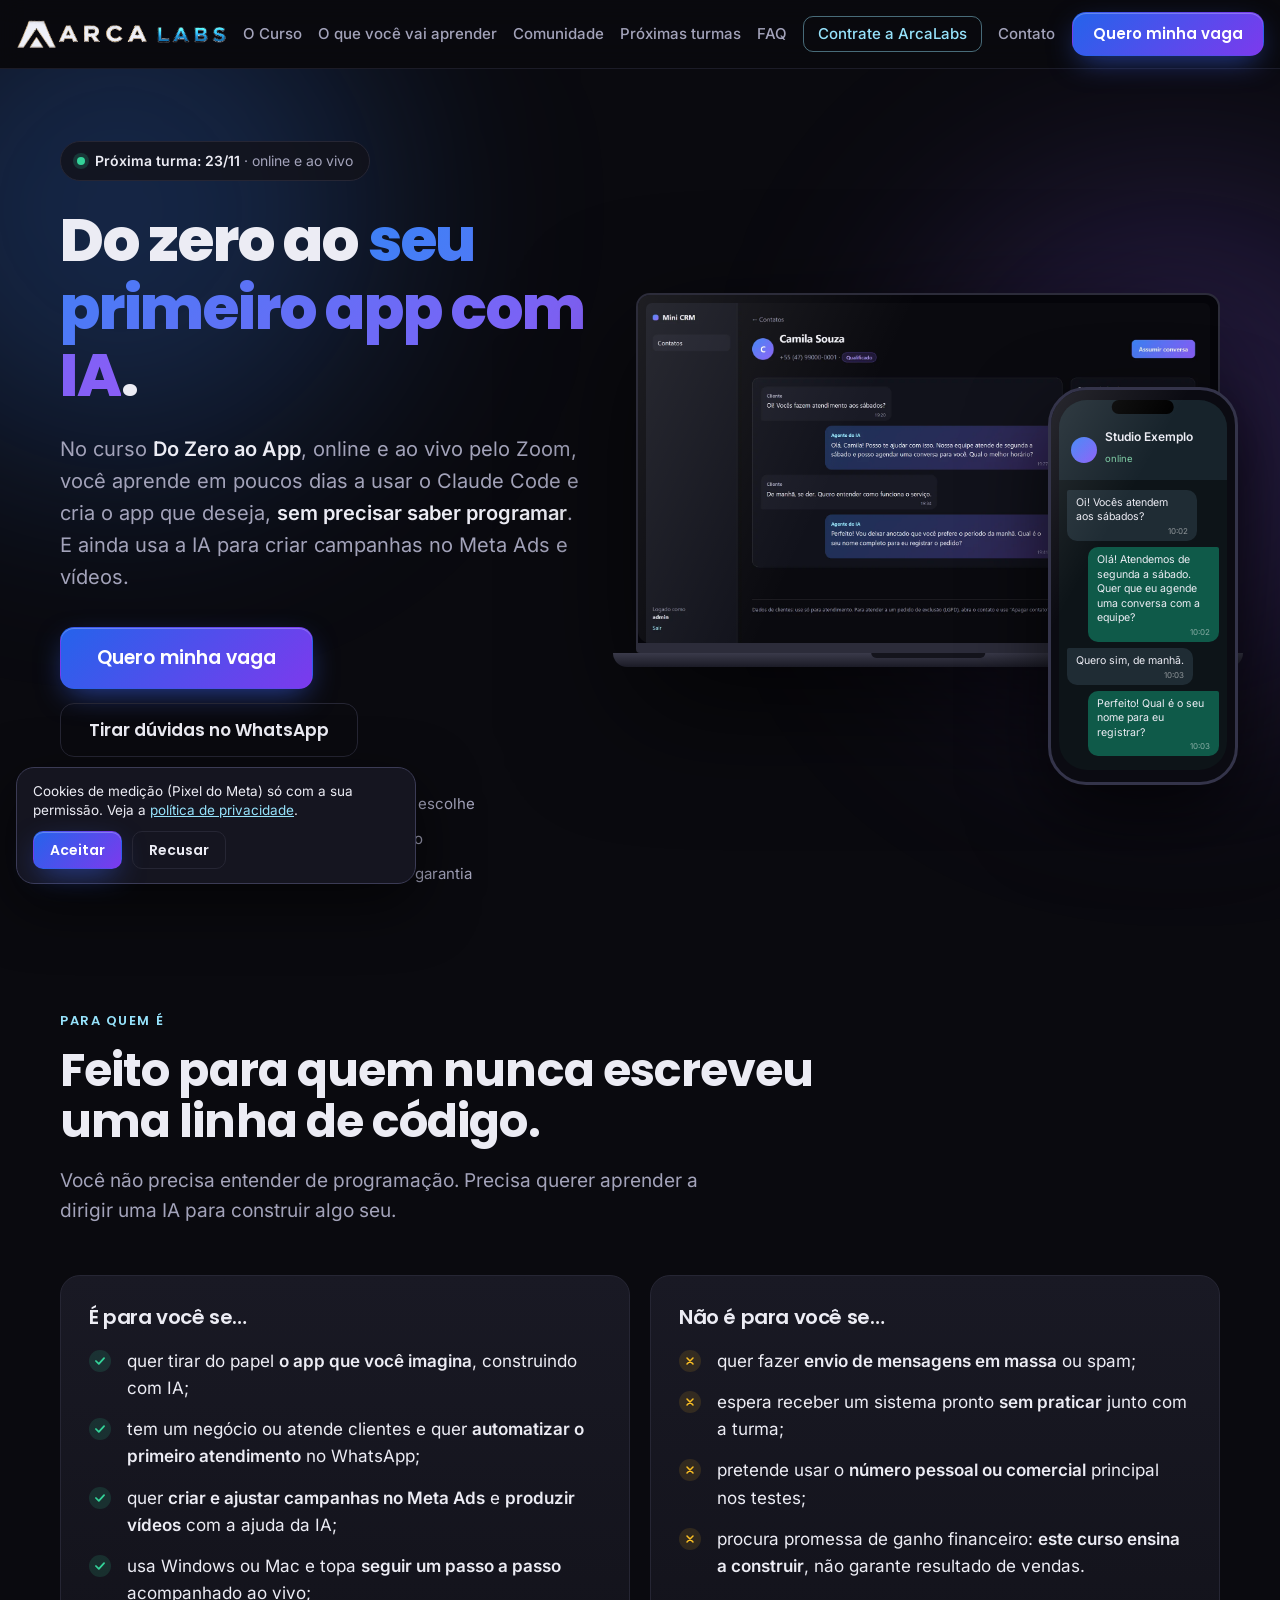
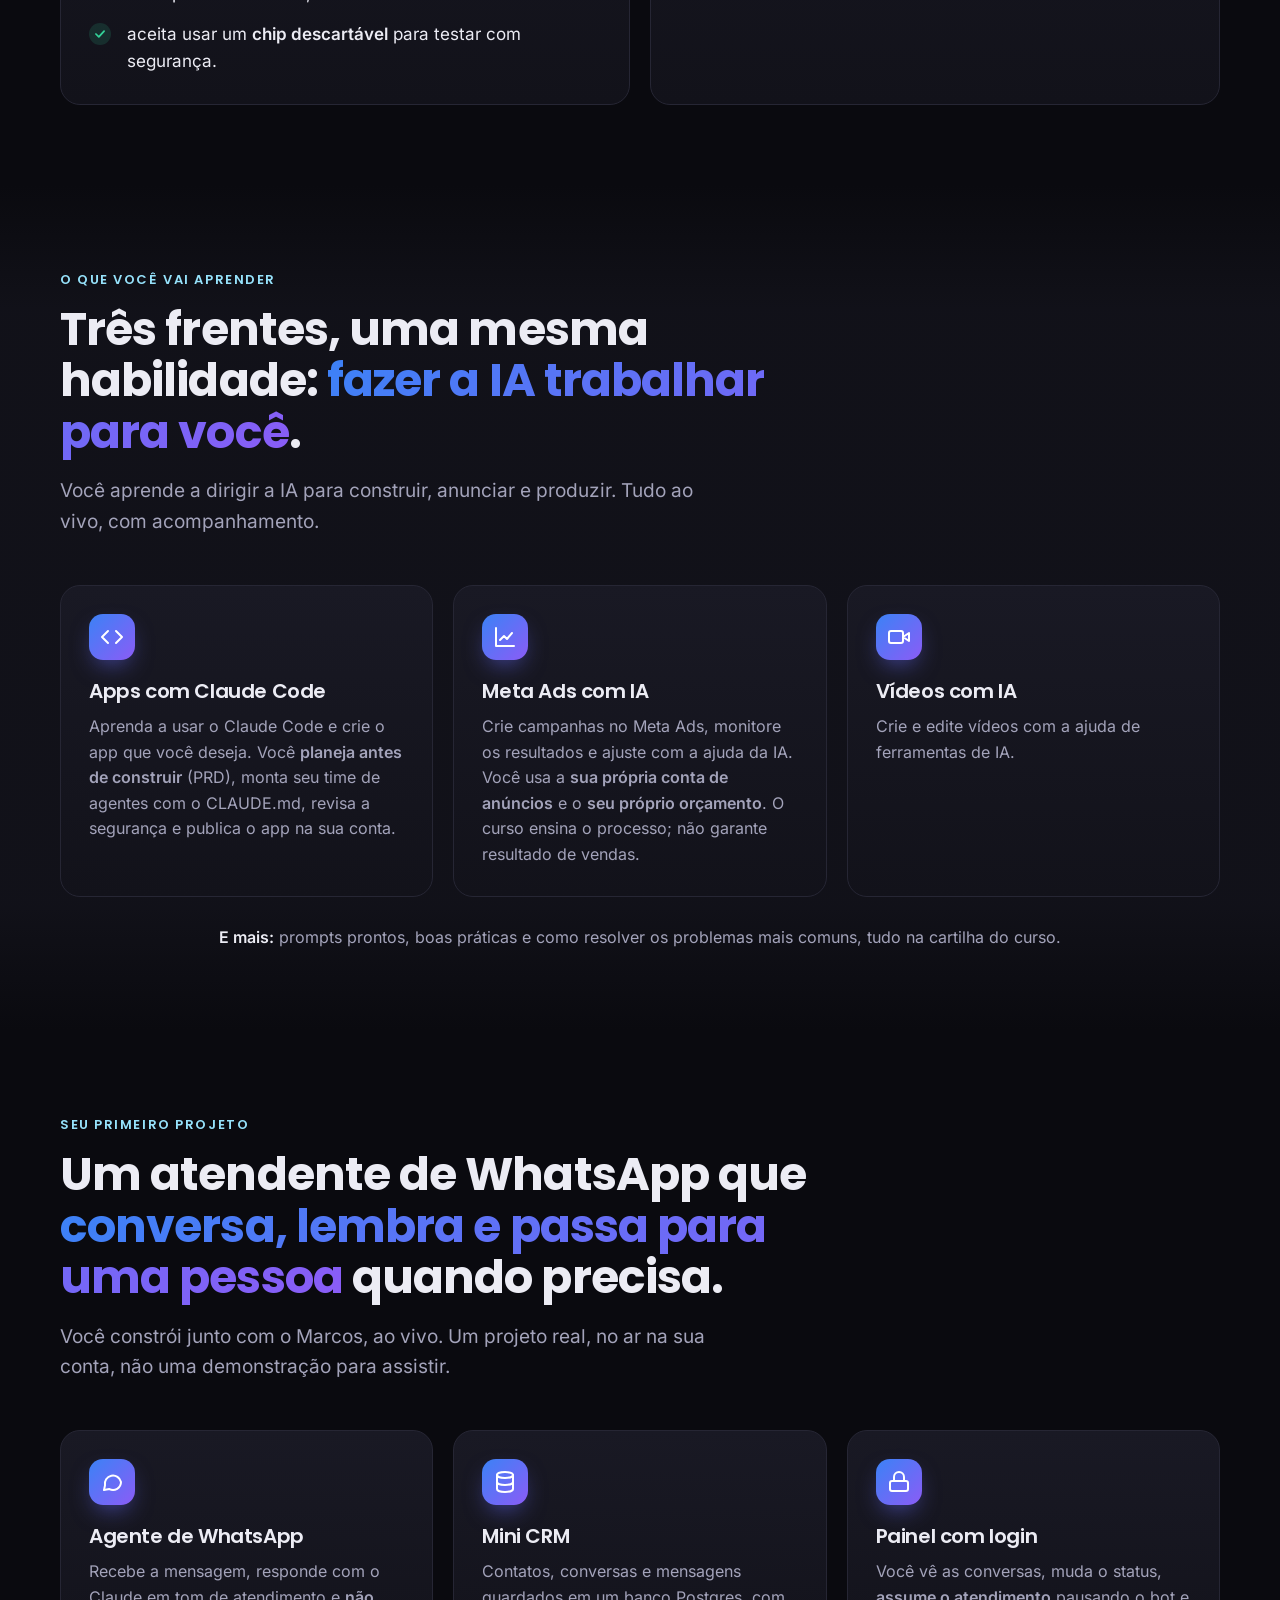
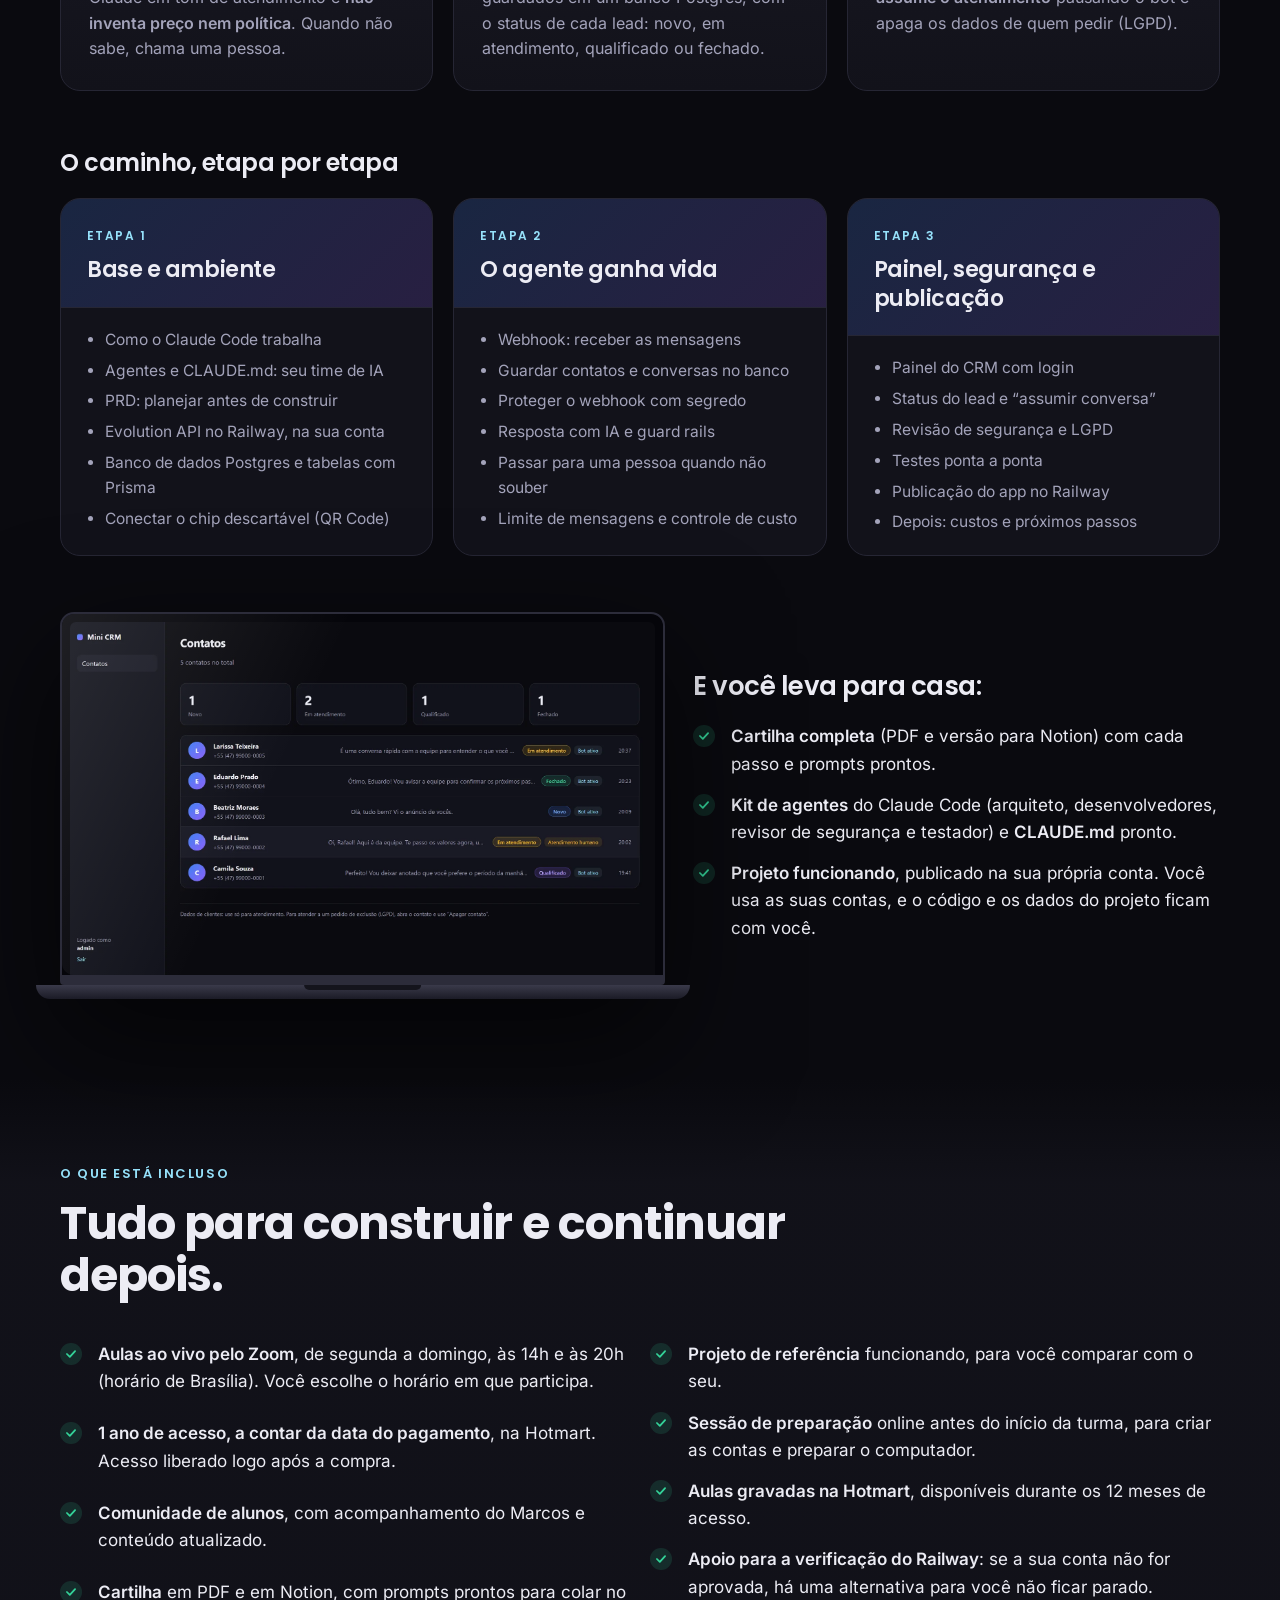
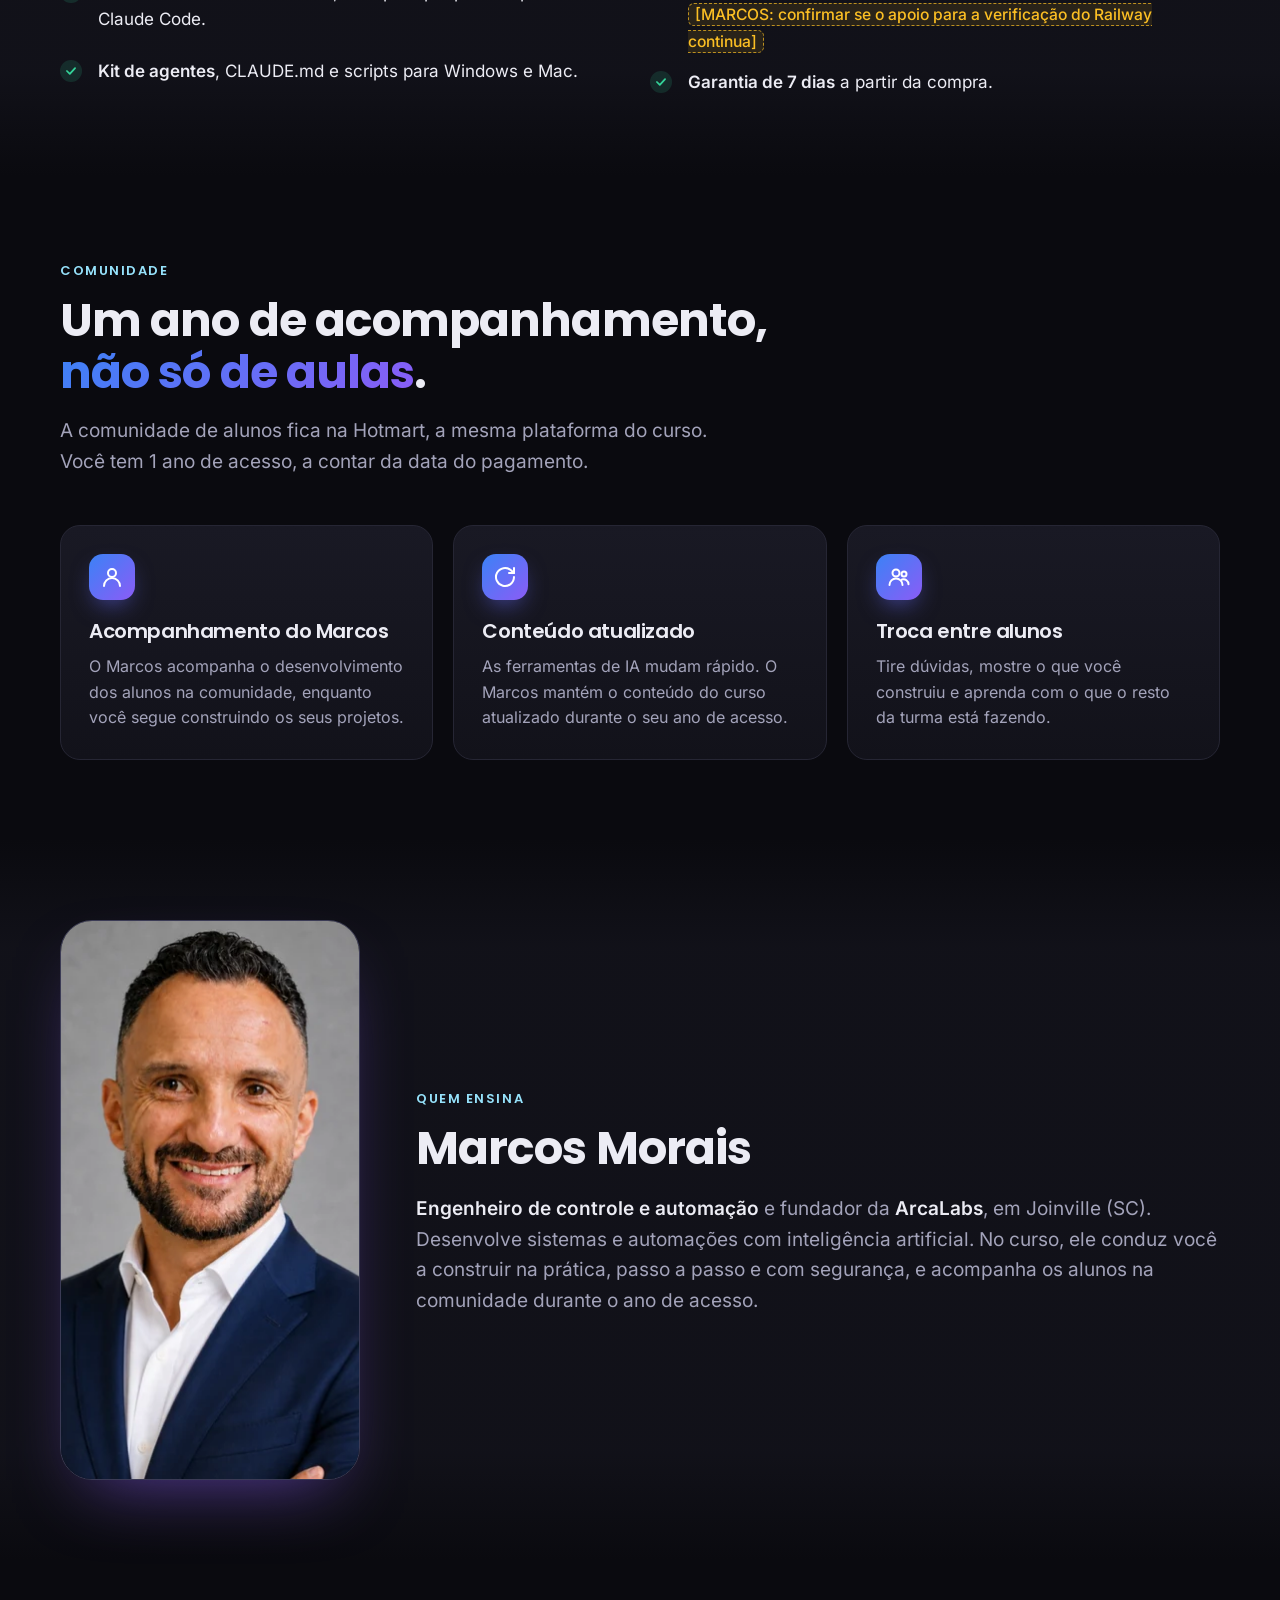
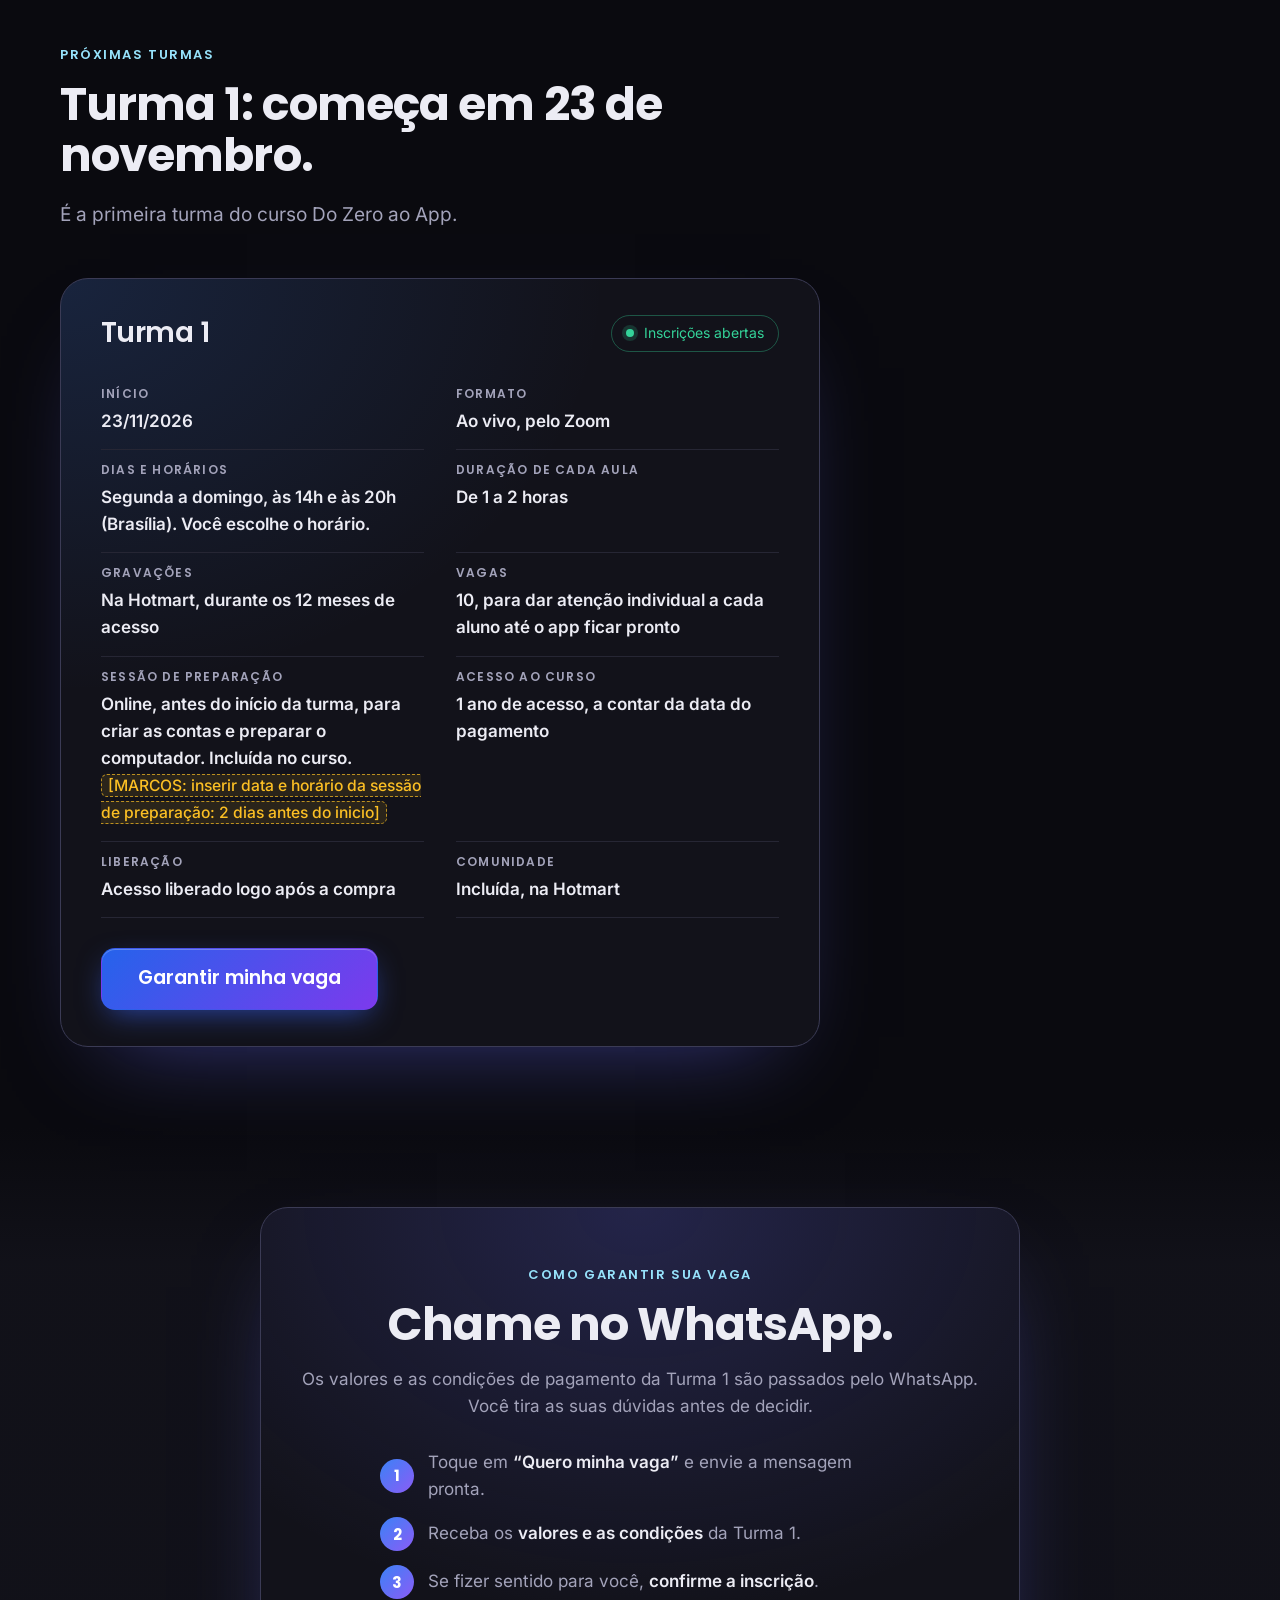
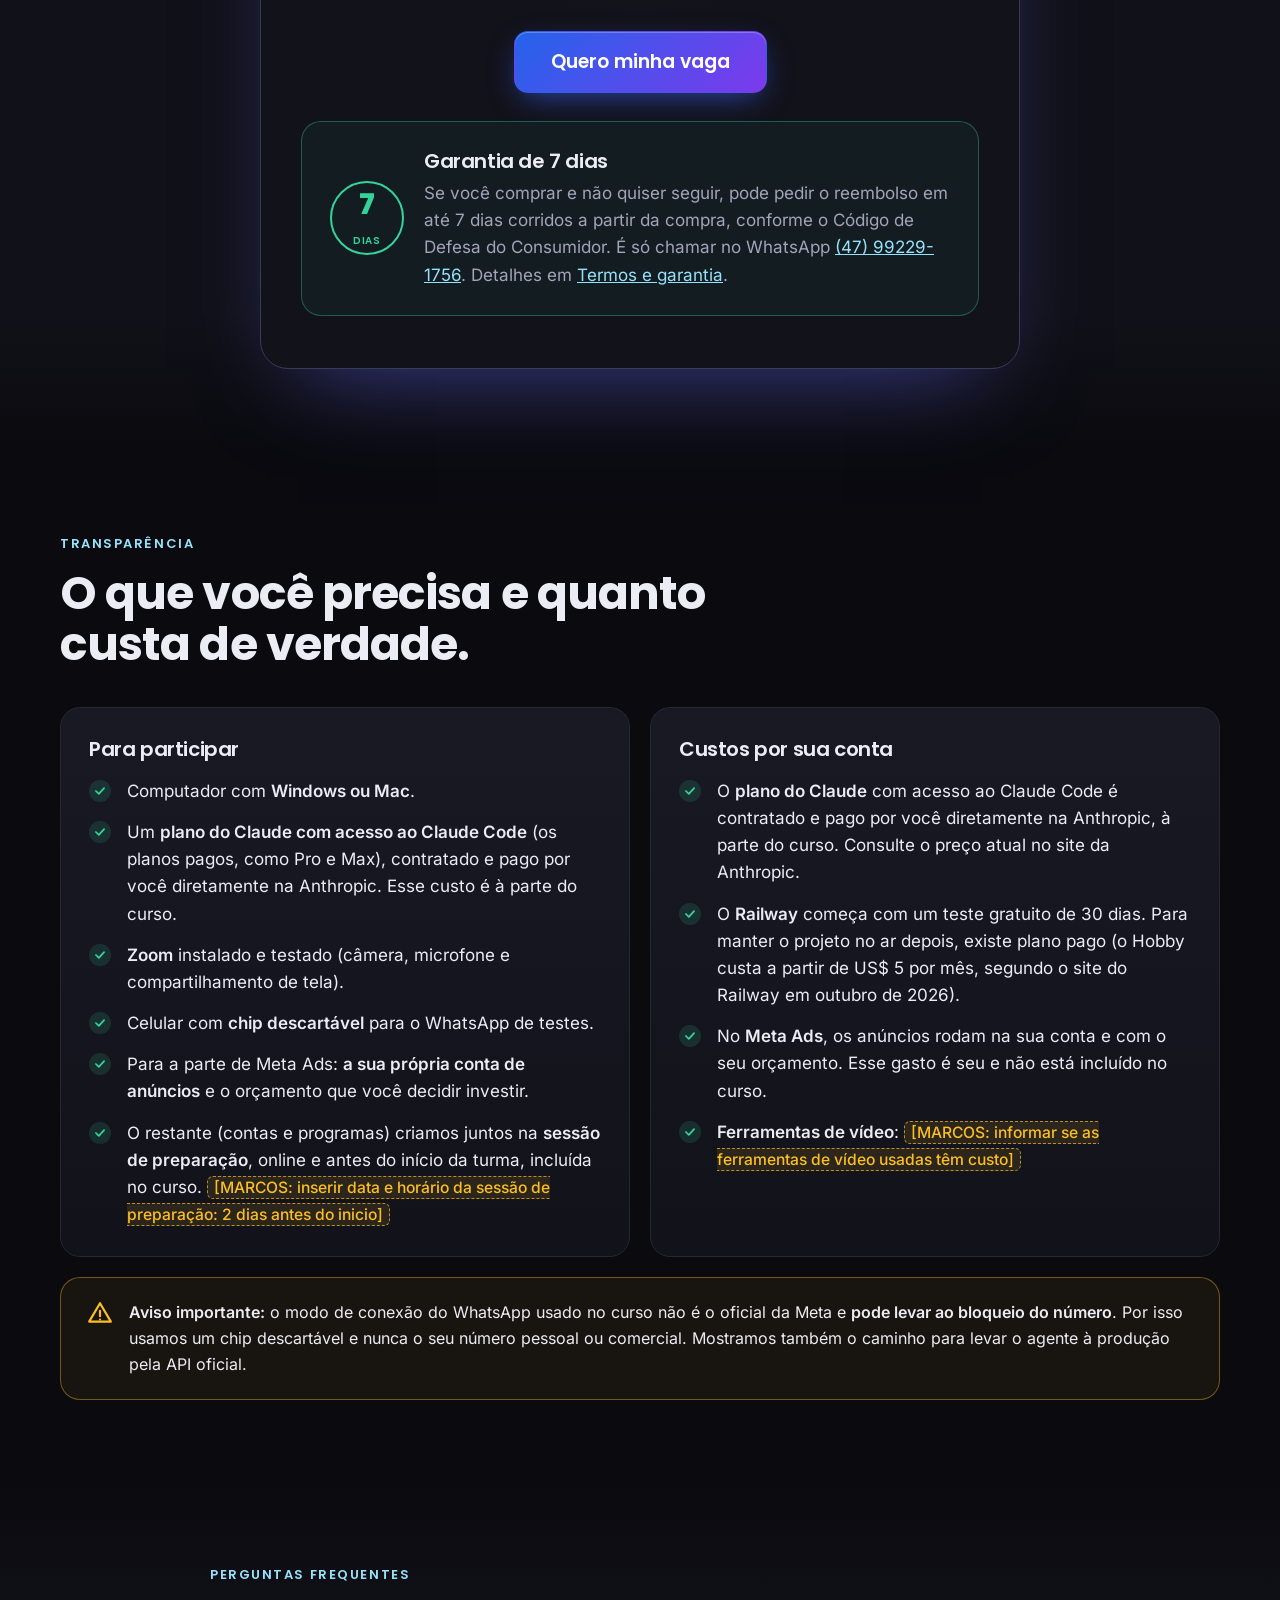
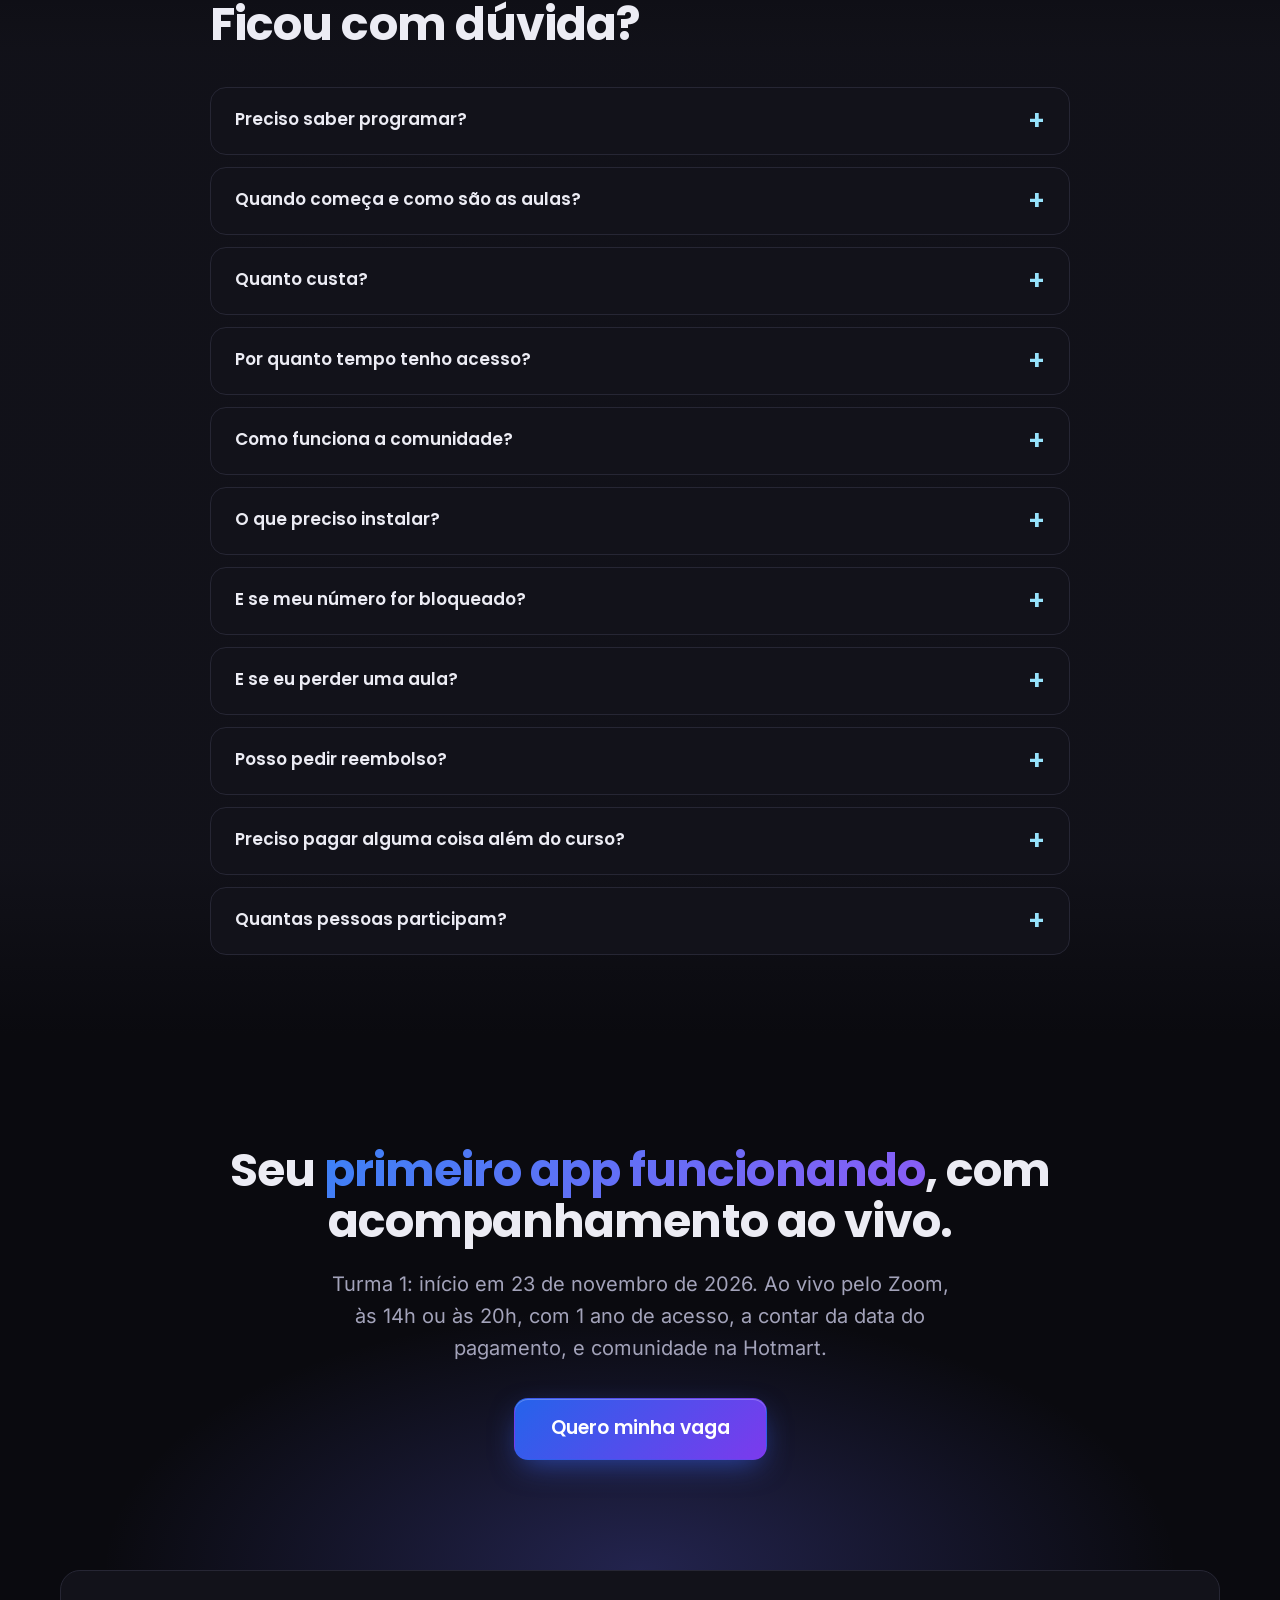
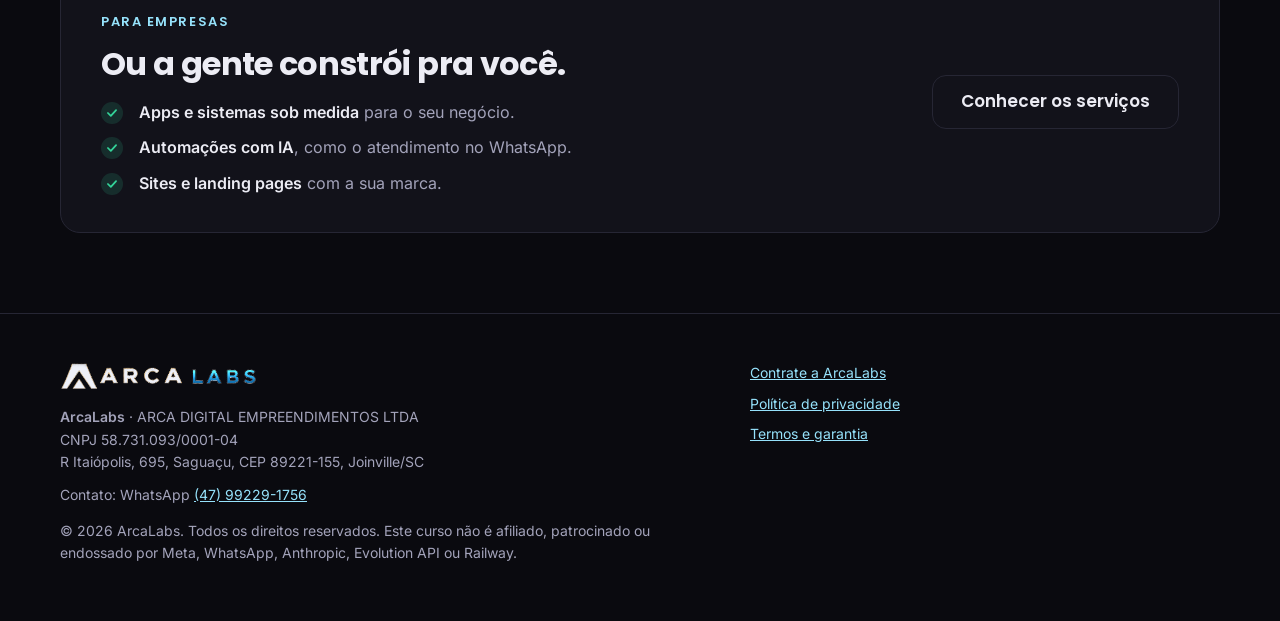
==== commit 74814469: "feat(escola): acesso a contar do pagamento, liberação na compra e sessão de preparação - "1 ano de a" ====
--- a/index.html
+++ b/index.html
@@ -60,7 +60,7 @@
           <ul class="fatos rev">
             <li><strong>Ao vivo</strong> pelo Zoom</li>
             <li><strong>14h ou 20h</strong> você escolhe</li>
-            <li><strong>1 ano</strong> de acesso</li>
+            <li><strong>1 ano</strong> de acesso, a contar da data do pagamento</li>
             <li><strong>Comunidade</strong> na Hotmart</li>
             <li><strong>7 dias</strong> de garantia</li>
           </ul>
@@ -213,13 +213,14 @@
         <div class="grade-2" style="margin-top:40px">
           <ul class="lista rev">
             <li><span><b>Aulas ao vivo pelo Zoom</b>, de segunda a domingo, às 14h e às 20h (horário de Brasília). Você escolhe o horário em que participa.</span></li>
-            <li><span><b>Acesso ao curso por 1 ano</b>, na Hotmart.</span></li>
+            <li><span><b>1 ano de acesso, a contar da data do pagamento</b>, na Hotmart. Acesso liberado logo após a compra.</span></li>
             <li><span><b>Comunidade de alunos</b>, com acompanhamento do Marcos e conteúdo atualizado.</span></li>
             <li><span><b>Cartilha</b> em PDF e em Notion, com prompts prontos para colar no Claude Code.</span></li>
             <li><span><b>Kit de agentes</b>, CLAUDE.md e scripts para Windows e Mac.</span></li>
           </ul>
           <ul class="lista rev">
             <li><span><b>Projeto de referência</b> funcionando, para você comparar com o seu.</span></li>
+            <li><span><b>Sessão de preparação</b> online antes do início da turma, para criar as contas e preparar o computador.</span></li>
             <li><span><b>Aulas gravadas na Hotmart</b>, disponíveis durante os 12 meses de acesso.</span></li>
             <li><span><b>Apoio para a verificação do Railway</b>: se a sua conta não for aprovada, há uma alternativa para você não ficar parado. <span class="pendente">[MARCOS: confirmar se o apoio para a verificação do Railway continua]</span></span></li>
             <li><span><b>Garantia de 7 dias</b> a partir da compra.</span></li>
@@ -233,7 +234,7 @@
       <div class="cont">
         <span class="rotulo rev">Comunidade</span>
         <h2 class="titulo-secao rev">Um ano de acompanhamento, <span class="grad">não só de aulas</span>.</h2>
-        <p class="sub-secao rev">A comunidade de alunos fica na Hotmart, a mesma plataforma do curso. Seu acesso vale por 1 ano.</p>
+        <p class="sub-secao rev">A comunidade de alunos fica na Hotmart, a mesma plataforma do curso. Você tem 1 ano de acesso, a contar da data do pagamento.</p>
         <div class="grade-3">
           <div class="cartao rev">
             <div class="icone"><svg viewBox="0 0 24 24" fill="none" stroke="currentColor" stroke-width="2" stroke-linecap="round" stroke-linejoin="round" aria-hidden="true"><circle cx="12" cy="8" r="4"/><path d="M4 21a8 8 0 0 1 16 0"/></svg></div>
@@ -284,7 +285,9 @@
             <div><dt>Duração de cada aula</dt><dd>De 1 a 2 horas</dd></div>
             <div><dt>Gravações</dt><dd>Na Hotmart, durante os 12 meses de acesso</dd></div>
             <div><dt>Vagas</dt><dd>10, para dar atenção individual a cada aluno até o app ficar pronto</dd></div>
-            <div><dt>Acesso ao curso</dt><dd>1 ano</dd></div>
+            <div><dt>Sessão de preparação</dt><dd>Online, antes do início da turma, para criar as contas e preparar o computador. Incluída no curso. <span class="pendente">[MARCOS: inserir data e horário da sessão de preparação:  2 dias antes do inicio]</span></dd></div>
+            <div><dt>Acesso ao curso</dt><dd>1 ano de acesso, a contar da data do pagamento</dd></div>
+            <div><dt>Liberação</dt><dd>Acesso liberado logo após a compra</dd></div>
             <div><dt>Comunidade</dt><dd>Incluída, na Hotmart</dd></div>
           </dl>
           <a class="btn btn-grande" data-compra href="https://wa.me/5547992291756?text=Quero%20garantir%20minha%20vaga%20na%20Turma%201%20do%20curso%20Do%20Zero%20ao%20App">Garantir minha vaga</a>
@@ -331,7 +334,7 @@
               <li><span><b>Zoom</b> instalado e testado (câmera, microfone e compartilhamento de tela).</span></li>
               <li><span>Celular com <b>chip descartável</b> para o WhatsApp de testes.</span></li>
               <li><span>Para a parte de Meta Ads: <b>a sua própria conta de anúncios</b> e o orçamento que você decidir investir.</span></li>
-              <li><span>O restante (contas e programas) criamos juntos, com suporte. <span class="pendente">[MARCOS: confirmar se haverá sessão de preparação antes de 23/11 e quando]</span></span></li>
+              <li><span>O restante (contas e programas) criamos juntos na <b>sessão de preparação</b>, online e antes do início da turma, incluída no curso. <span class="pendente">[MARCOS: inserir data e horário da sessão de preparação:  2 dias antes do inicio]</span></span></li>
             </ul>
           </div>
           <div class="cartao rev">
@@ -360,9 +363,9 @@
           <details><summary>Preciso saber programar?</summary><div class="resp">Não. Quem escreve o código é o Claude Code. Você aprende a pedir, conferir e corrigir, com prompts prontos e o instrutor ao vivo. Só é preciso saber usar o computador e seguir instruções.</div></details>
           <details><summary>Quando começa e como são as aulas?</summary><div class="resp">A Turma 1 começa em 23 de novembro de 2026. As aulas são ao vivo pelo Zoom, de segunda a domingo, em dois horários: 14h e 20h (horário de Brasília). Você escolhe o horário em que participa. Cada aula dura de 1 a 2 horas.</div></details>
           <details><summary>Quanto custa?</summary><div class="resp">Os valores e as condições de pagamento da Turma 1 são passados pelo WhatsApp <a href="https://wa.me/5547992291756?text=Quero%20garantir%20minha%20vaga%20na%20Turma%201%20do%20curso%20Do%20Zero%20ao%20App" rel="noopener" style="color:var(--ciano)">(47) 99229-1756</a>. É só chamar.</div></details>
-          <details><summary>Por quanto tempo tenho acesso?</summary><div class="resp">O acesso ao curso vale por 1 ano, contado a partir <span class="pendente">[MARCOS: confirmar se conta da compra ou do início da turma]</span>. Nesse período você também participa da comunidade de alunos na Hotmart.</div></details>
+          <details><summary>Por quanto tempo tenho acesso?</summary><div class="resp">Você tem 1 ano de acesso, a contar da data do pagamento. O acesso é liberado logo após a compra, com as gravações, a cartilha e o kit de agentes. Nesse período você também participa da comunidade de alunos na Hotmart.</div></details>
           <details><summary>Como funciona a comunidade?</summary><div class="resp">A comunidade fica na Hotmart, a mesma plataforma do curso. Lá o Marcos acompanha o desenvolvimento dos alunos e mantém o conteúdo atualizado, e você troca experiências com a turma.</div></details>
-          <details><summary>O que preciso instalar?</summary><div class="resp">Antes do curso, você assina um plano do Claude com acesso ao Claude Code (os planos pagos, como Pro e Max), direto na Anthropic, e instala o Zoom. O restante (Git, Node.js, VS Code e o Claude Code) instalamos juntos, com suporte, e criamos as contas necessárias. <span class="pendente">[MARCOS: confirmar se haverá sessão de preparação antes de 23/11 e quando]</span></div></details>
+          <details><summary>O que preciso instalar?</summary><div class="resp">Antes do curso, você assina um plano do Claude com acesso ao Claude Code (os planos pagos, como Pro e Max), direto na Anthropic, e instala o Zoom. O restante (Git, Node.js, VS Code e o Claude Code) instalamos juntos na sessão de preparação, online e antes do início da turma, incluída no curso. Nela também criamos as contas necessárias. <span class="pendente">[MARCOS: inserir data e horário da sessão de preparação:  2 dias antes do inicio]</span></div></details>
           <details><summary>E se meu número for bloqueado?</summary><div class="resp">Por isso o curso usa um chip descartável, separado do seu número pessoal ou comercial. A conexão por QR Code não é a oficial da Meta e traz esse risco. Mostramos como levar o agente à produção pela API oficial.</div></details>
           <details><summary>E se eu perder uma aula?</summary><div class="resp">Você assiste à gravação na Hotmart. As aulas ficam gravadas e disponíveis durante os 12 meses de acesso.</div></details>
           <details><summary>Posso pedir reembolso?</summary><div class="resp">Sim. Você tem 7 dias corridos a partir da compra para pedir o reembolso, conforme o Código de Defesa do Consumidor. O pedido é feito pelo WhatsApp (47) 99229-1756.</div></details>
@@ -376,7 +379,7 @@
     <section class="final" id="comprar">
       <div class="cont">
         <h2 class="rev">Seu <span class="grad">primeiro app funcionando</span>, com acompanhamento ao vivo.</h2>
-        <p class="rev">Turma 1: início em 23 de novembro de 2026. Ao vivo pelo Zoom, às 14h ou às 20h, com 1 ano de acesso e comunidade na Hotmart.</p>
+        <p class="rev">Turma 1: início em 23 de novembro de 2026. Ao vivo pelo Zoom, às 14h ou às 20h, com 1 ano de acesso, a contar da data do pagamento, e comunidade na Hotmart.</p>
         <a class="btn btn-grande rev" data-compra href="https://wa.me/5547992291756?text=Quero%20garantir%20minha%20vaga%20na%20Turma%201%20do%20curso%20Do%20Zero%20ao%20App">Quero minha vaga</a>
       </div>
     </section>
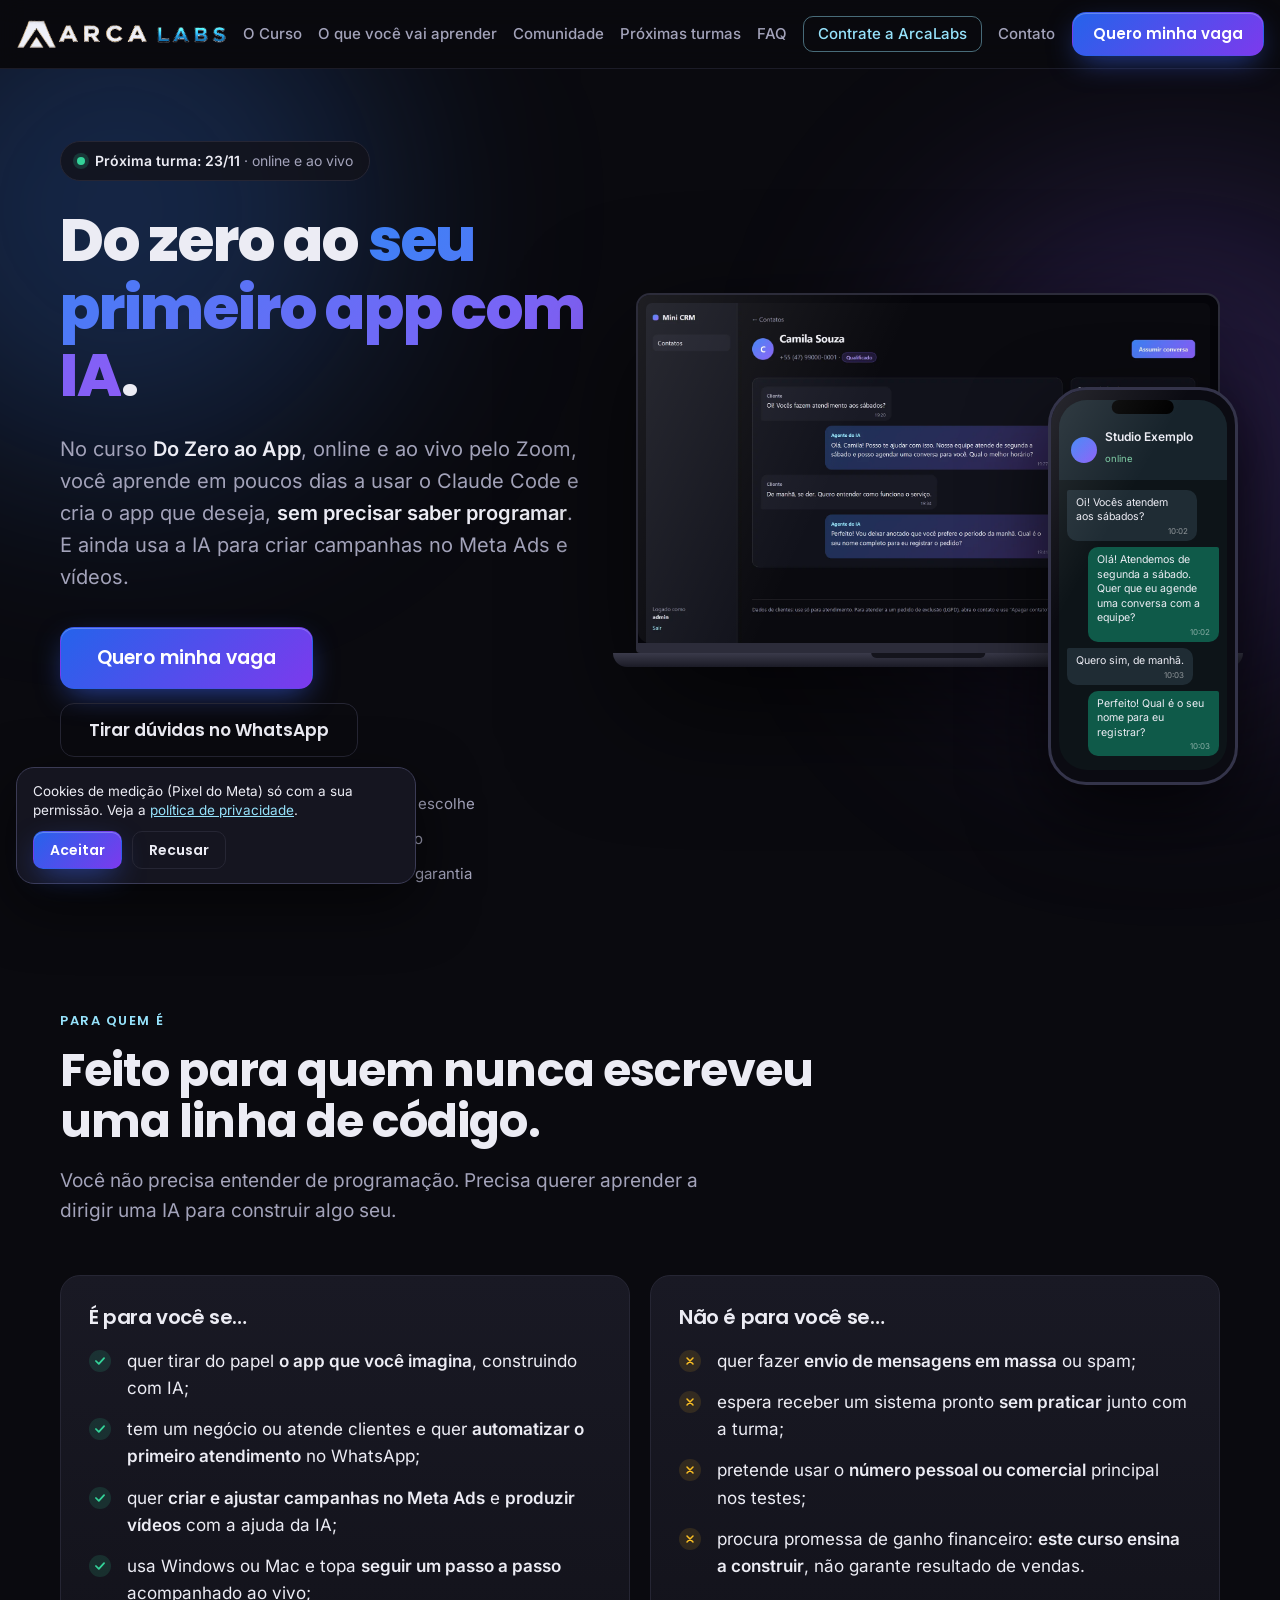
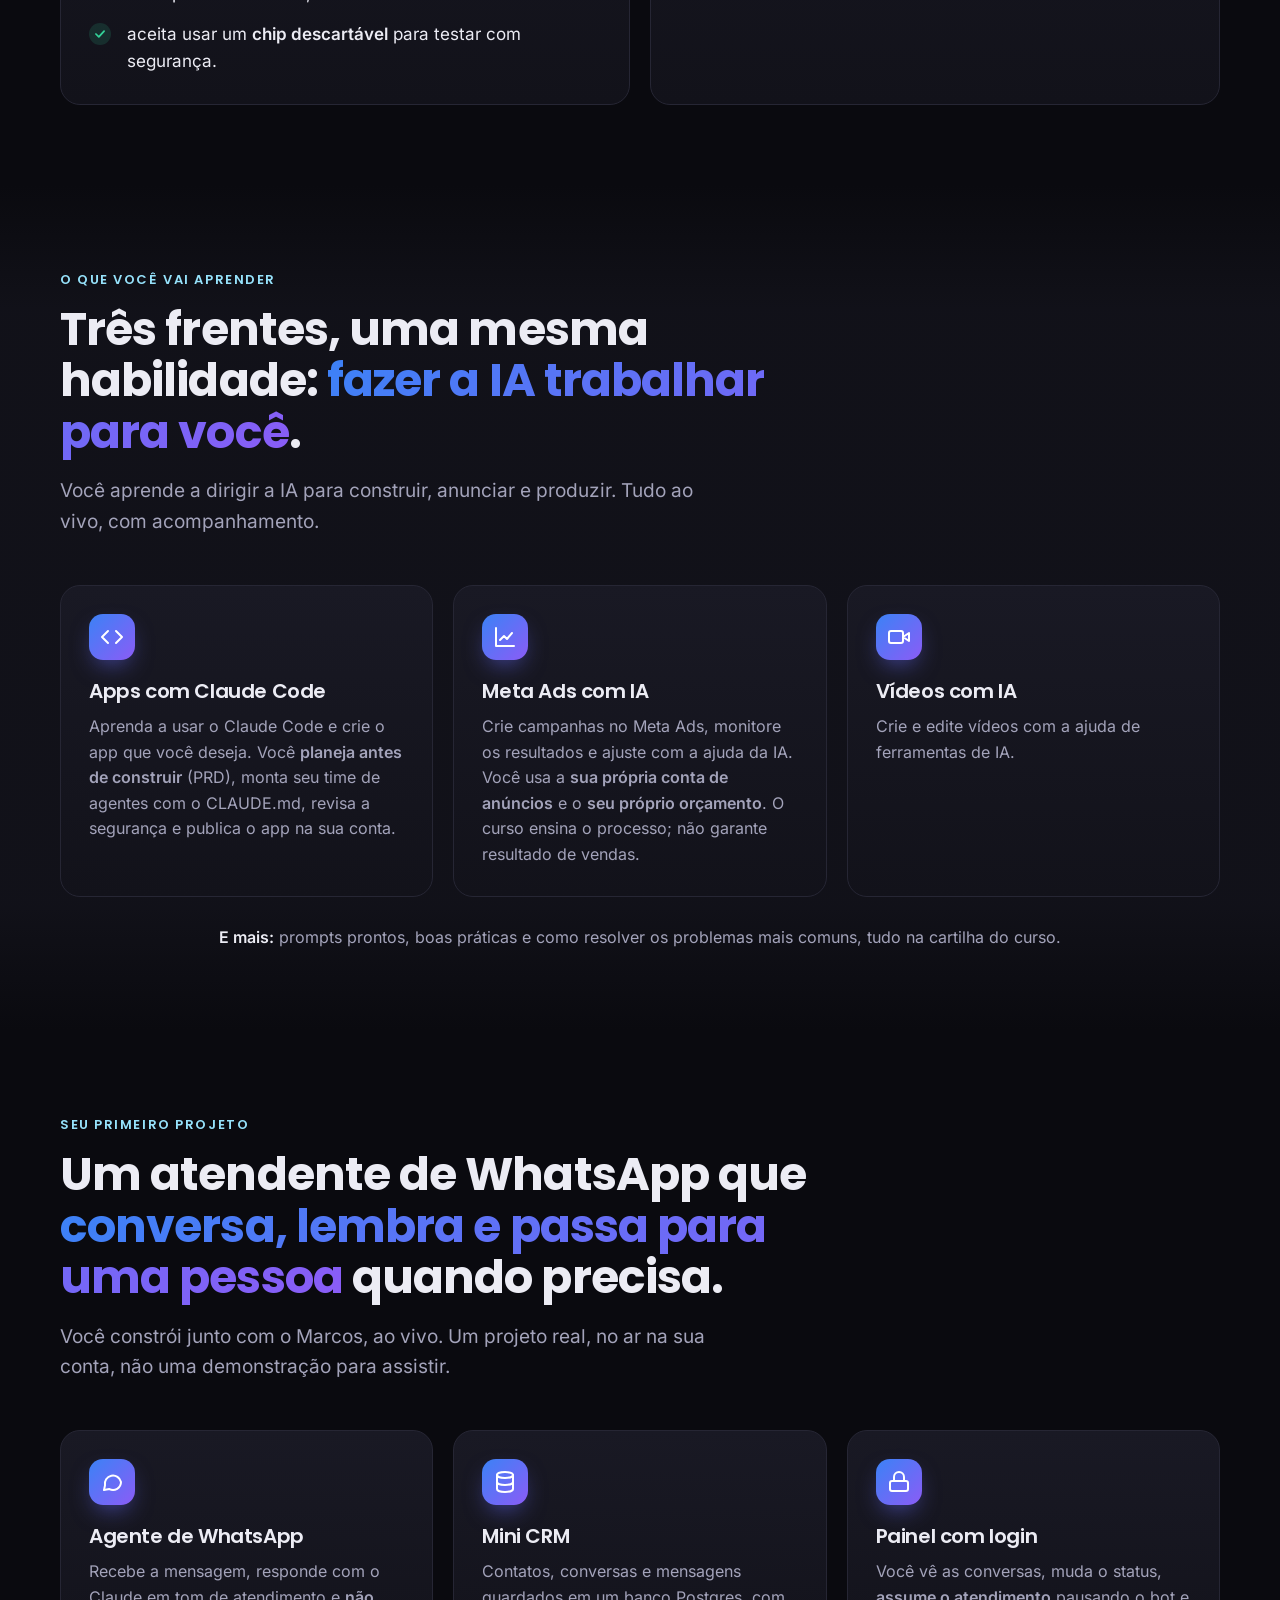
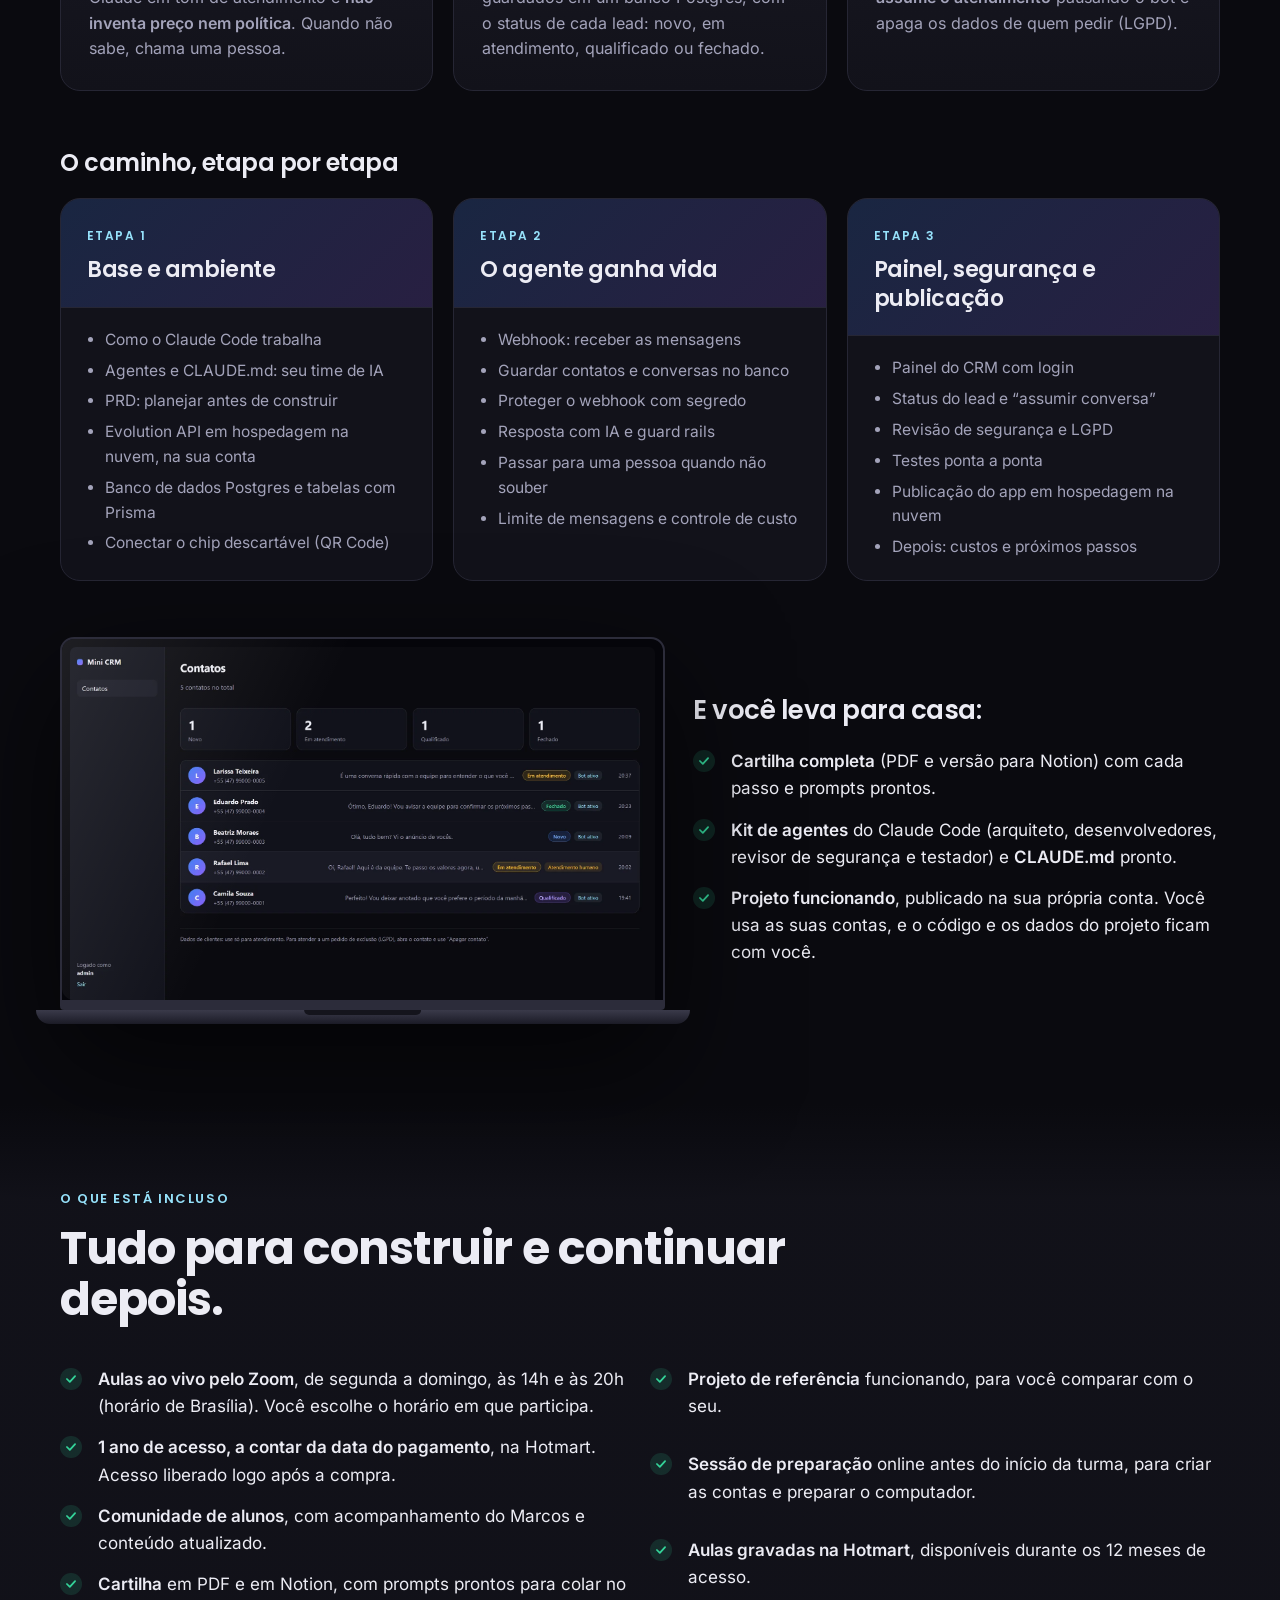
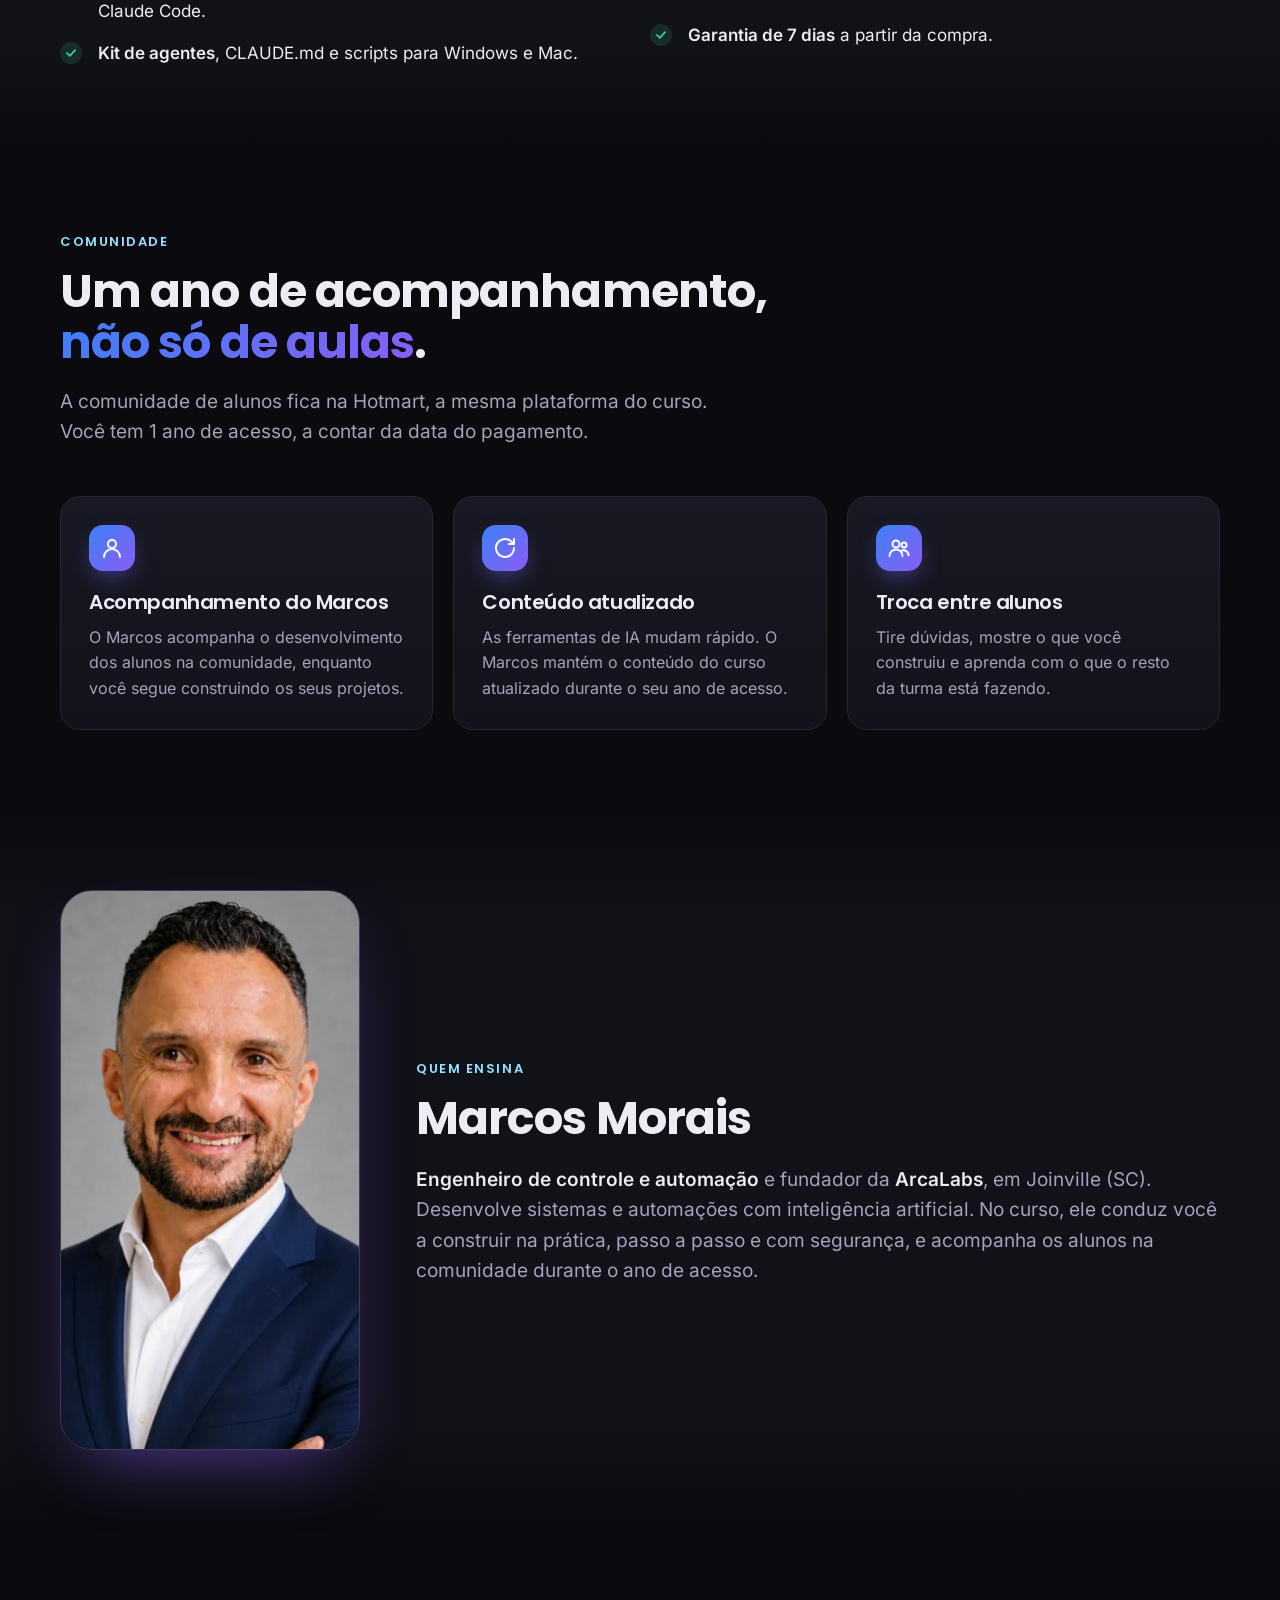
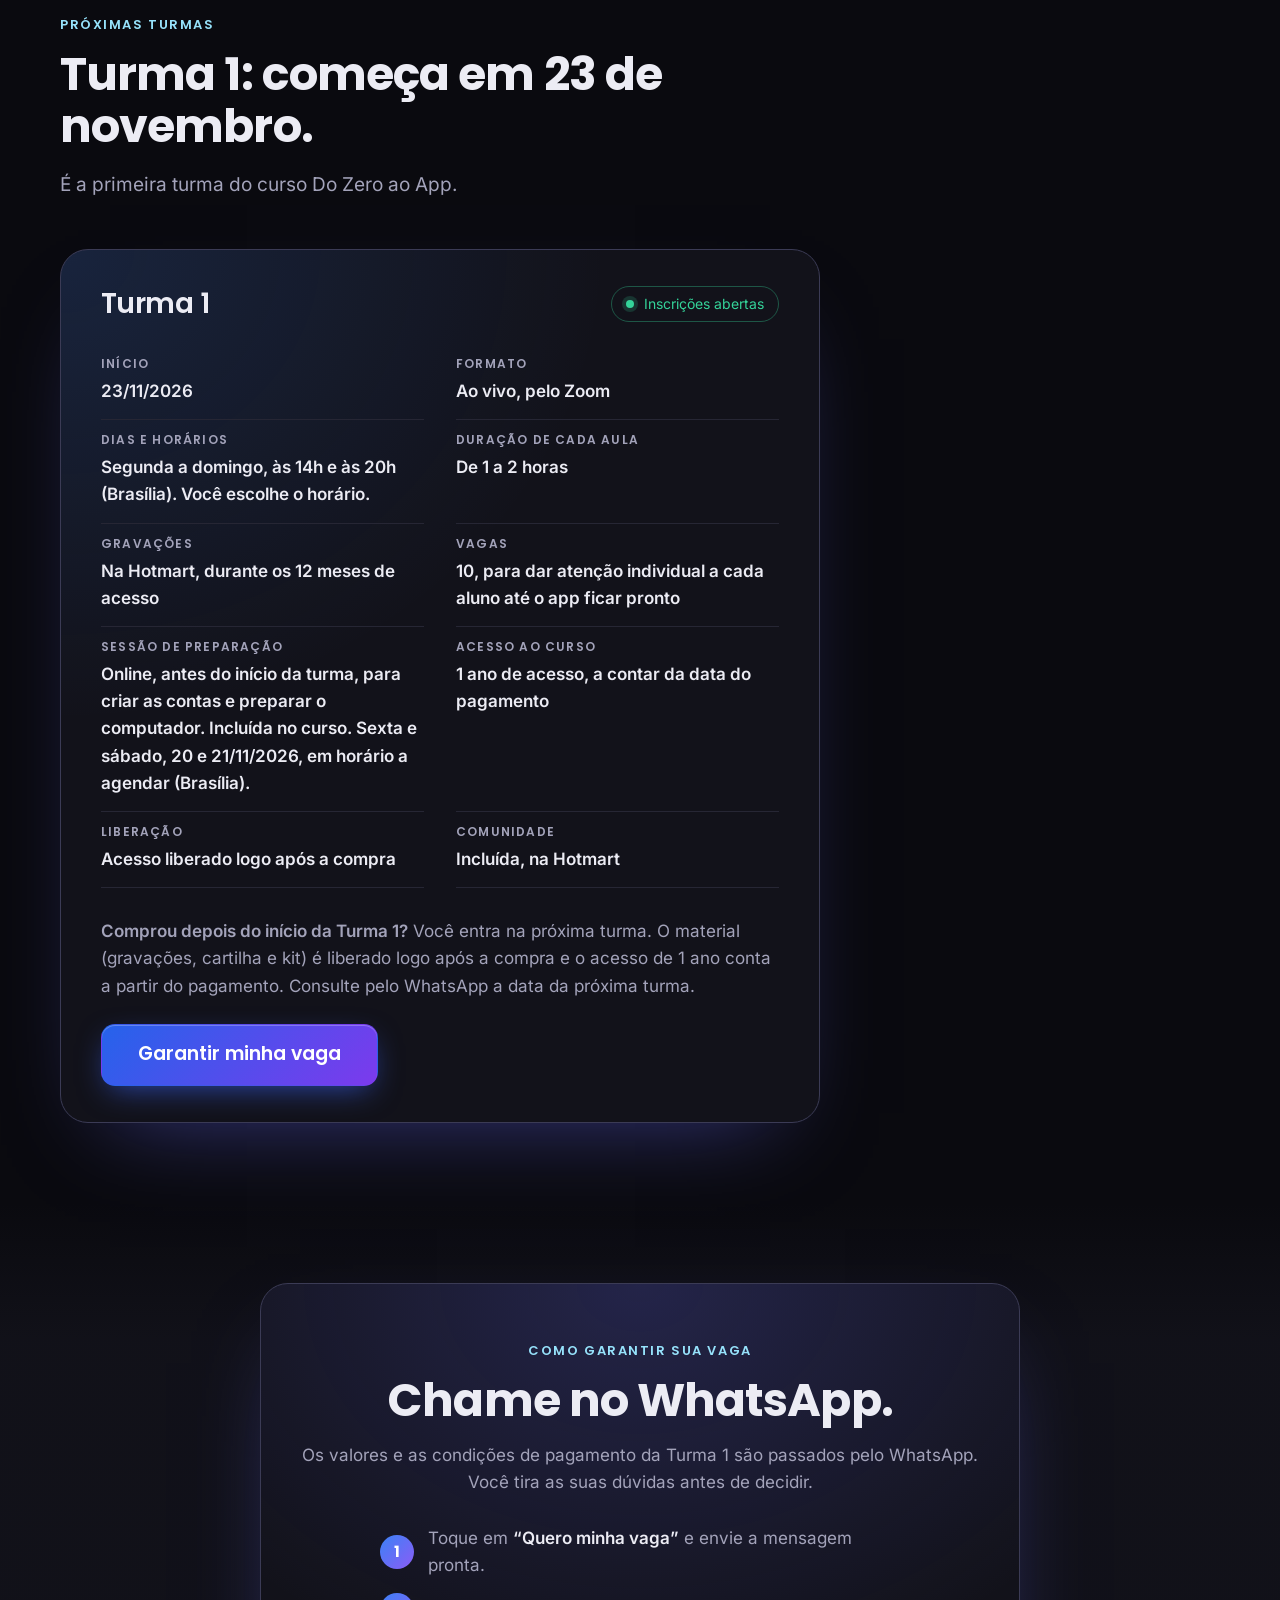
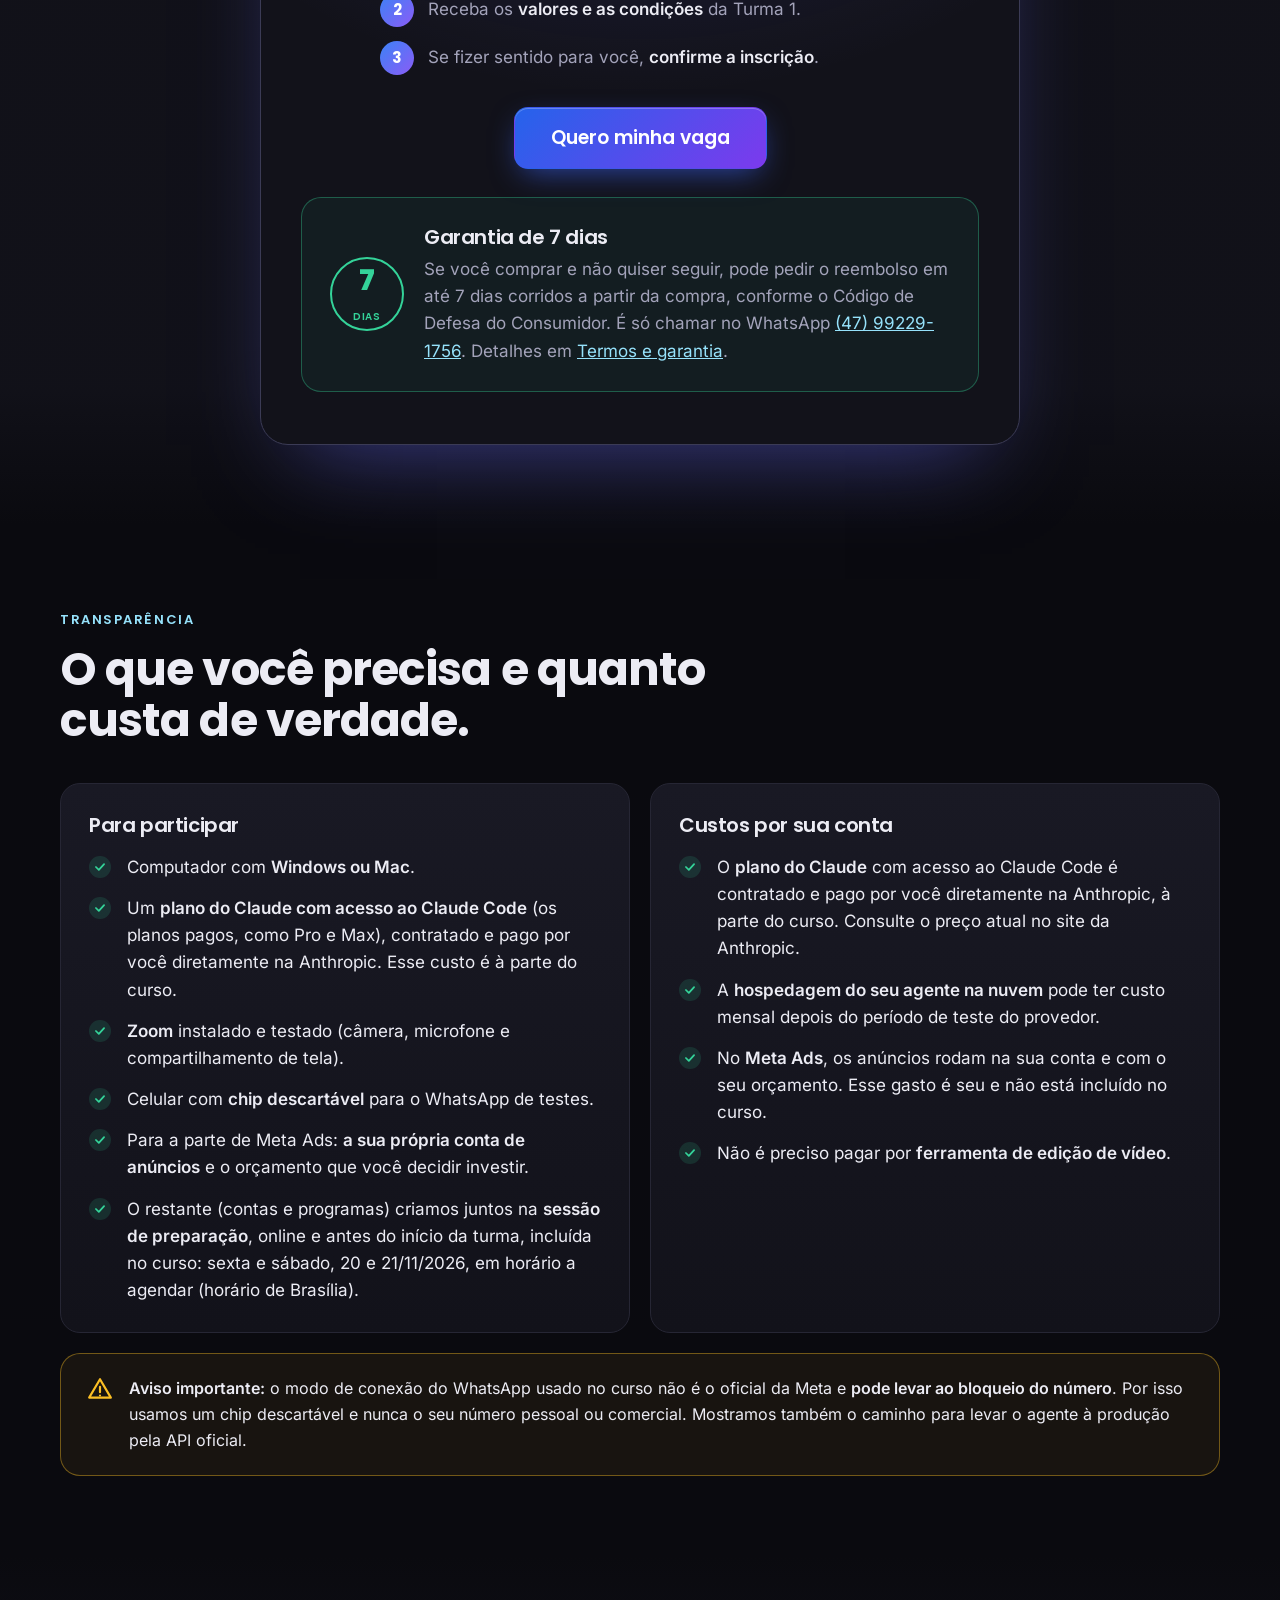
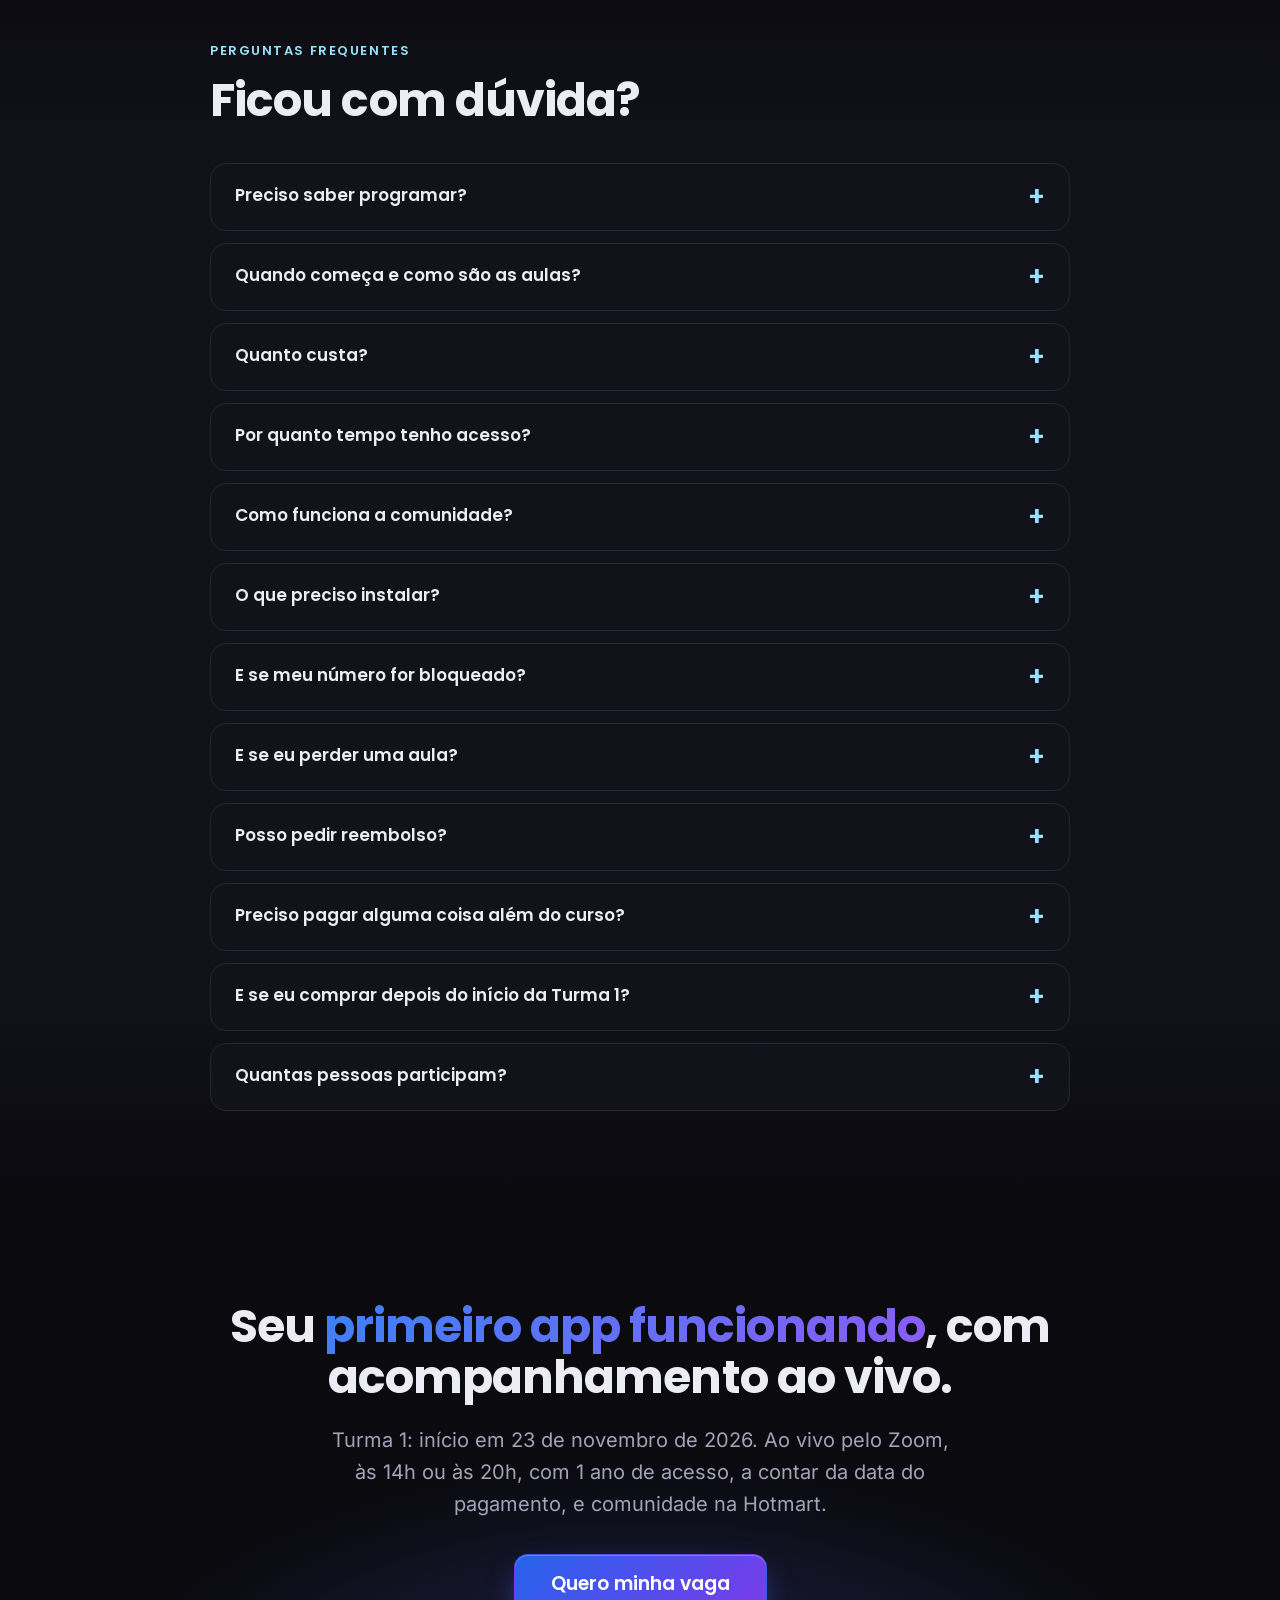
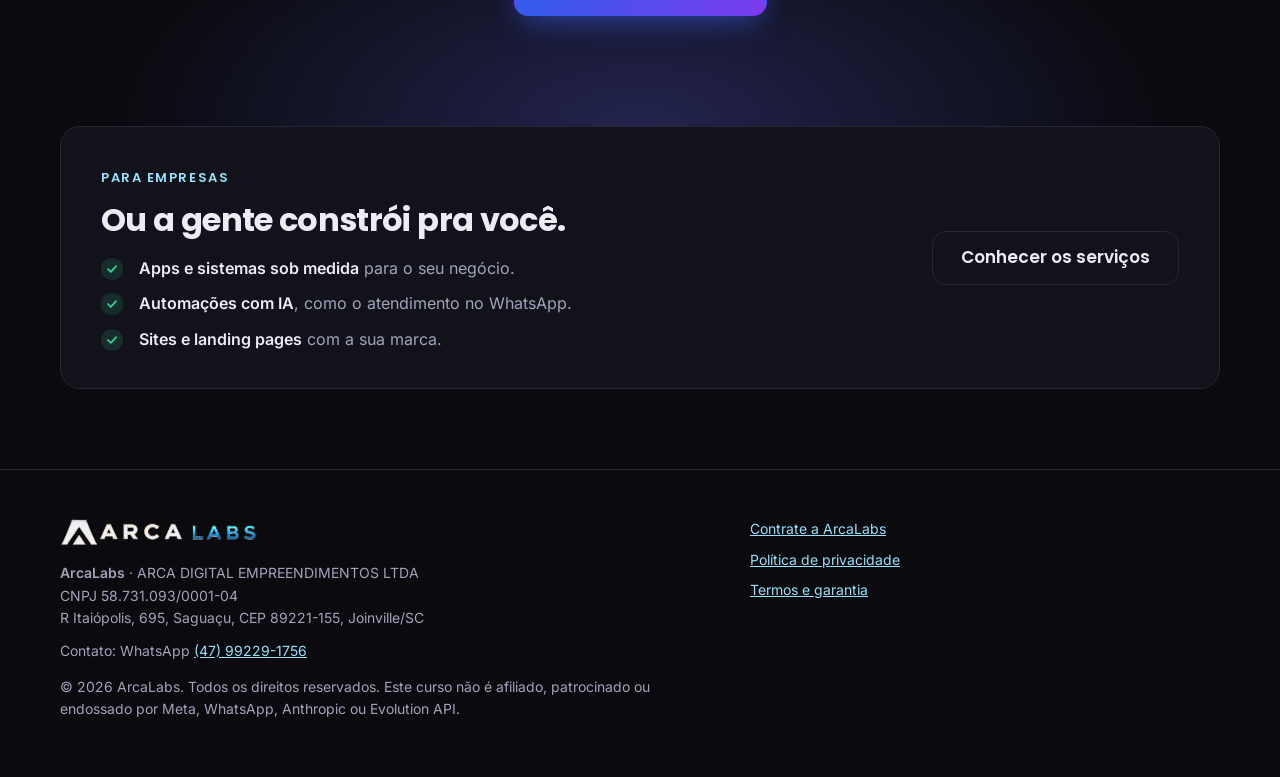
==== commit c218c938: "feat(escola): sessão de preparação 20-21/11, hospedagem sem nome, pagamento e próxima turma - Sessão" ====
--- a/index.html
+++ b/index.html
@@ -174,7 +174,7 @@
           <article class="dia rev">
             <header><small>Etapa 1</small><h3>Base e ambiente</h3></header>
             <div class="bloco">
-              <ul><li>Como o Claude Code trabalha</li><li>Agentes e CLAUDE.md: seu time de IA</li><li>PRD: planejar antes de construir</li><li>Evolution API no Railway, na sua conta</li><li>Banco de dados Postgres e tabelas com Prisma</li><li>Conectar o chip descartável (QR Code)</li></ul></div>
+              <ul><li>Como o Claude Code trabalha</li><li>Agentes e CLAUDE.md: seu time de IA</li><li>PRD: planejar antes de construir</li><li>Evolution API em hospedagem na nuvem, na sua conta</li><li>Banco de dados Postgres e tabelas com Prisma</li><li>Conectar o chip descartável (QR Code)</li></ul></div>
           </article>
           <article class="dia rev">
             <header><small>Etapa 2</small><h3>O agente ganha vida</h3></header>
@@ -184,7 +184,7 @@
           <article class="dia rev">
             <header><small>Etapa 3</small><h3>Painel, segurança e publicação</h3></header>
             <div class="bloco">
-              <ul><li>Painel do CRM com login</li><li>Status do lead e “assumir conversa”</li><li>Revisão de segurança e LGPD</li><li>Testes ponta a ponta</li><li>Publicação do app no Railway</li><li>Depois: custos e próximos passos</li></ul></div>
+              <ul><li>Painel do CRM com login</li><li>Status do lead e “assumir conversa”</li><li>Revisão de segurança e LGPD</li><li>Testes ponta a ponta</li><li>Publicação do app em hospedagem na nuvem</li><li>Depois: custos e próximos passos</li></ul></div>
           </article>
         </div>
 
@@ -222,7 +222,6 @@
             <li><span><b>Projeto de referência</b> funcionando, para você comparar com o seu.</span></li>
             <li><span><b>Sessão de preparação</b> online antes do início da turma, para criar as contas e preparar o computador.</span></li>
             <li><span><b>Aulas gravadas na Hotmart</b>, disponíveis durante os 12 meses de acesso.</span></li>
-            <li><span><b>Apoio para a verificação do Railway</b>: se a sua conta não for aprovada, há uma alternativa para você não ficar parado. <span class="pendente">[MARCOS: confirmar se o apoio para a verificação do Railway continua]</span></span></li>
             <li><span><b>Garantia de 7 dias</b> a partir da compra.</span></li>
           </ul>
         </div>
@@ -285,11 +284,12 @@
             <div><dt>Duração de cada aula</dt><dd>De 1 a 2 horas</dd></div>
             <div><dt>Gravações</dt><dd>Na Hotmart, durante os 12 meses de acesso</dd></div>
             <div><dt>Vagas</dt><dd>10, para dar atenção individual a cada aluno até o app ficar pronto</dd></div>
-            <div><dt>Sessão de preparação</dt><dd>Online, antes do início da turma, para criar as contas e preparar o computador. Incluída no curso. <span class="pendente">[MARCOS: inserir data e horário da sessão de preparação:  2 dias antes do inicio]</span></dd></div>
+            <div><dt>Sessão de preparação</dt><dd>Online, antes do início da turma, para criar as contas e preparar o computador. Incluída no curso. Sexta e sábado, 20 e 21/11/2026, em horário a agendar (Brasília).</dd></div>
             <div><dt>Acesso ao curso</dt><dd>1 ano de acesso, a contar da data do pagamento</dd></div>
             <div><dt>Liberação</dt><dd>Acesso liberado logo após a compra</dd></div>
             <div><dt>Comunidade</dt><dd>Incluída, na Hotmart</dd></div>
           </dl>
+          <p class="suave" style="margin:0 0 24px"><b>Comprou depois do início da Turma 1?</b> Você entra na próxima turma. O material (gravações, cartilha e kit) é liberado logo após a compra e o acesso de 1 ano conta a partir do pagamento. Consulte pelo WhatsApp a data da próxima turma.</p>
           <a class="btn btn-grande" data-compra href="https://wa.me/5547992291756?text=Quero%20garantir%20minha%20vaga%20na%20Turma%201%20do%20curso%20Do%20Zero%20ao%20App">Garantir minha vaga</a>
         </article>
       </div>
@@ -334,16 +334,16 @@
               <li><span><b>Zoom</b> instalado e testado (câmera, microfone e compartilhamento de tela).</span></li>
               <li><span>Celular com <b>chip descartável</b> para o WhatsApp de testes.</span></li>
               <li><span>Para a parte de Meta Ads: <b>a sua própria conta de anúncios</b> e o orçamento que você decidir investir.</span></li>
-              <li><span>O restante (contas e programas) criamos juntos na <b>sessão de preparação</b>, online e antes do início da turma, incluída no curso. <span class="pendente">[MARCOS: inserir data e horário da sessão de preparação:  2 dias antes do inicio]</span></span></li>
+              <li><span>O restante (contas e programas) criamos juntos na <b>sessão de preparação</b>, online e antes do início da turma, incluída no curso: sexta e sábado, 20 e 21/11/2026, em horário a agendar (horário de Brasília).</span></li>
             </ul>
           </div>
           <div class="cartao rev">
             <h3>Custos por sua conta</h3>
             <ul class="lista" style="margin-top:16px">
               <li><span>O <b>plano do Claude</b> com acesso ao Claude Code é contratado e pago por você diretamente na Anthropic, à parte do curso. Consulte o preço atual no site da Anthropic.</span></li>
-              <li><span>O <b>Railway</b> começa com um teste gratuito de 30 dias. Para manter o projeto no ar depois, existe plano pago (o Hobby custa a partir de US$&nbsp;5 por mês, segundo o site do Railway em outubro de 2026).</span></li>
+              <li><span>A <b>hospedagem do seu agente na nuvem</b> pode ter custo mensal depois do período de teste do provedor.</span></li>
               <li><span>No <b>Meta Ads</b>, os anúncios rodam na sua conta e com o seu orçamento. Esse gasto é seu e não está incluído no curso.</span></li>
-              <li><span><b>Ferramentas de vídeo</b>: <span class="pendente">[MARCOS: informar se as ferramentas de vídeo usadas têm custo]</span></span></li>
+              <li><span>Não é preciso pagar por <b>ferramenta de edição de vídeo</b>.</span></li>
             </ul>
           </div>
         </div>
@@ -365,11 +365,12 @@
           <details><summary>Quanto custa?</summary><div class="resp">Os valores e as condições de pagamento da Turma 1 são passados pelo WhatsApp <a href="https://wa.me/5547992291756?text=Quero%20garantir%20minha%20vaga%20na%20Turma%201%20do%20curso%20Do%20Zero%20ao%20App" rel="noopener" style="color:var(--ciano)">(47) 99229-1756</a>. É só chamar.</div></details>
           <details><summary>Por quanto tempo tenho acesso?</summary><div class="resp">Você tem 1 ano de acesso, a contar da data do pagamento. O acesso é liberado logo após a compra, com as gravações, a cartilha e o kit de agentes. Nesse período você também participa da comunidade de alunos na Hotmart.</div></details>
           <details><summary>Como funciona a comunidade?</summary><div class="resp">A comunidade fica na Hotmart, a mesma plataforma do curso. Lá o Marcos acompanha o desenvolvimento dos alunos e mantém o conteúdo atualizado, e você troca experiências com a turma.</div></details>
-          <details><summary>O que preciso instalar?</summary><div class="resp">Antes do curso, você assina um plano do Claude com acesso ao Claude Code (os planos pagos, como Pro e Max), direto na Anthropic, e instala o Zoom. O restante (Git, Node.js, VS Code e o Claude Code) instalamos juntos na sessão de preparação, online e antes do início da turma, incluída no curso. Nela também criamos as contas necessárias. <span class="pendente">[MARCOS: inserir data e horário da sessão de preparação:  2 dias antes do inicio]</span></div></details>
+          <details><summary>O que preciso instalar?</summary><div class="resp">Antes do curso, você assina um plano do Claude com acesso ao Claude Code (os planos pagos, como Pro e Max), direto na Anthropic, e instala o Zoom. O restante (Git, Node.js, VS Code e o Claude Code) instalamos juntos na sessão de preparação, online e antes do início da turma, incluída no curso. Nela também criamos as contas necessárias. A sessão acontece na sexta e no sábado, 20 e 21/11/2026, em horário a agendar (horário de Brasília).</div></details>
           <details><summary>E se meu número for bloqueado?</summary><div class="resp">Por isso o curso usa um chip descartável, separado do seu número pessoal ou comercial. A conexão por QR Code não é a oficial da Meta e traz esse risco. Mostramos como levar o agente à produção pela API oficial.</div></details>
           <details><summary>E se eu perder uma aula?</summary><div class="resp">Você assiste à gravação na Hotmart. As aulas ficam gravadas e disponíveis durante os 12 meses de acesso.</div></details>
           <details><summary>Posso pedir reembolso?</summary><div class="resp">Sim. Você tem 7 dias corridos a partir da compra para pedir o reembolso, conforme o Código de Defesa do Consumidor. O pedido é feito pelo WhatsApp (47) 99229-1756.</div></details>
-          <details><summary>Preciso pagar alguma coisa além do curso?</summary><div class="resp">Sim. Você precisa de um plano do Claude com acesso ao Claude Code (os planos pagos, como Pro e Max), contratado e pago diretamente na Anthropic, à parte do curso. Consulte o preço no site da Anthropic. O Railway começa com um teste gratuito de 30 dias; para manter o projeto no ar depois, há o plano pago. No Meta Ads, os anúncios rodam na sua própria conta e com o seu orçamento; esse gasto é seu e não está incluído no curso.</div></details>
+          <details><summary>Preciso pagar alguma coisa além do curso?</summary><div class="resp">Sim. Você precisa de um plano do Claude com acesso ao Claude Code (os planos pagos, como Pro e Max), contratado e pago diretamente na Anthropic, à parte do curso. Consulte o preço no site da Anthropic. A hospedagem do seu agente na nuvem pode ter custo mensal depois do período de teste do provedor. No Meta Ads, os anúncios rodam na sua própria conta e com o seu orçamento; esse gasto é seu e não está incluído no curso. Não é preciso pagar por ferramenta de edição de vídeo.</div></details>
+          <details><summary>E se eu comprar depois do início da Turma 1?</summary><div class="resp">Você entra na próxima turma. O material (gravações, cartilha e kit) é liberado logo após a compra e o acesso de 1 ano conta a partir do pagamento. Consulte pelo WhatsApp a data da próxima turma.</div></details>
           <details><summary>Quantas pessoas participam?</summary><div class="resp">A Turma 1 tem 10 vagas. A turma é limitada para dar atenção individual e acompanhar cada aluno até finalizar o app.</div></details>
         </div>
       </div>
@@ -414,7 +415,7 @@
         <img src="assets/logo-arcalabs-escuro.png" alt="ArcaLabs" width="196" height="28">
         <p><b>ArcaLabs</b> · ARCA DIGITAL EMPREENDIMENTOS LTDA<br>CNPJ 58.731.093/0001-04<br>R Itaiópolis, 695, Saguaçu, CEP 89221-155, Joinville/SC</p>
         <p style="margin-top:10px">Contato: WhatsApp <a href="https://wa.me/5547992291756" rel="noopener">(47) 99229-1756</a></p>
-        <p style="margin-top:14px">© <span id="ano">2026</span> ArcaLabs. Todos os direitos reservados. Este curso não é afiliado, patrocinado ou endossado por Meta, WhatsApp, Anthropic, Evolution API ou Railway.</p>
+        <p style="margin-top:14px">© <span id="ano">2026</span> ArcaLabs. Todos os direitos reservados. Este curso não é afiliado, patrocinado ou endossado por Meta, WhatsApp, Anthropic ou Evolution API.</p>
       </div>
       <nav aria-label="Outras páginas">
         <a href="contrate/">Contrate a ArcaLabs</a>
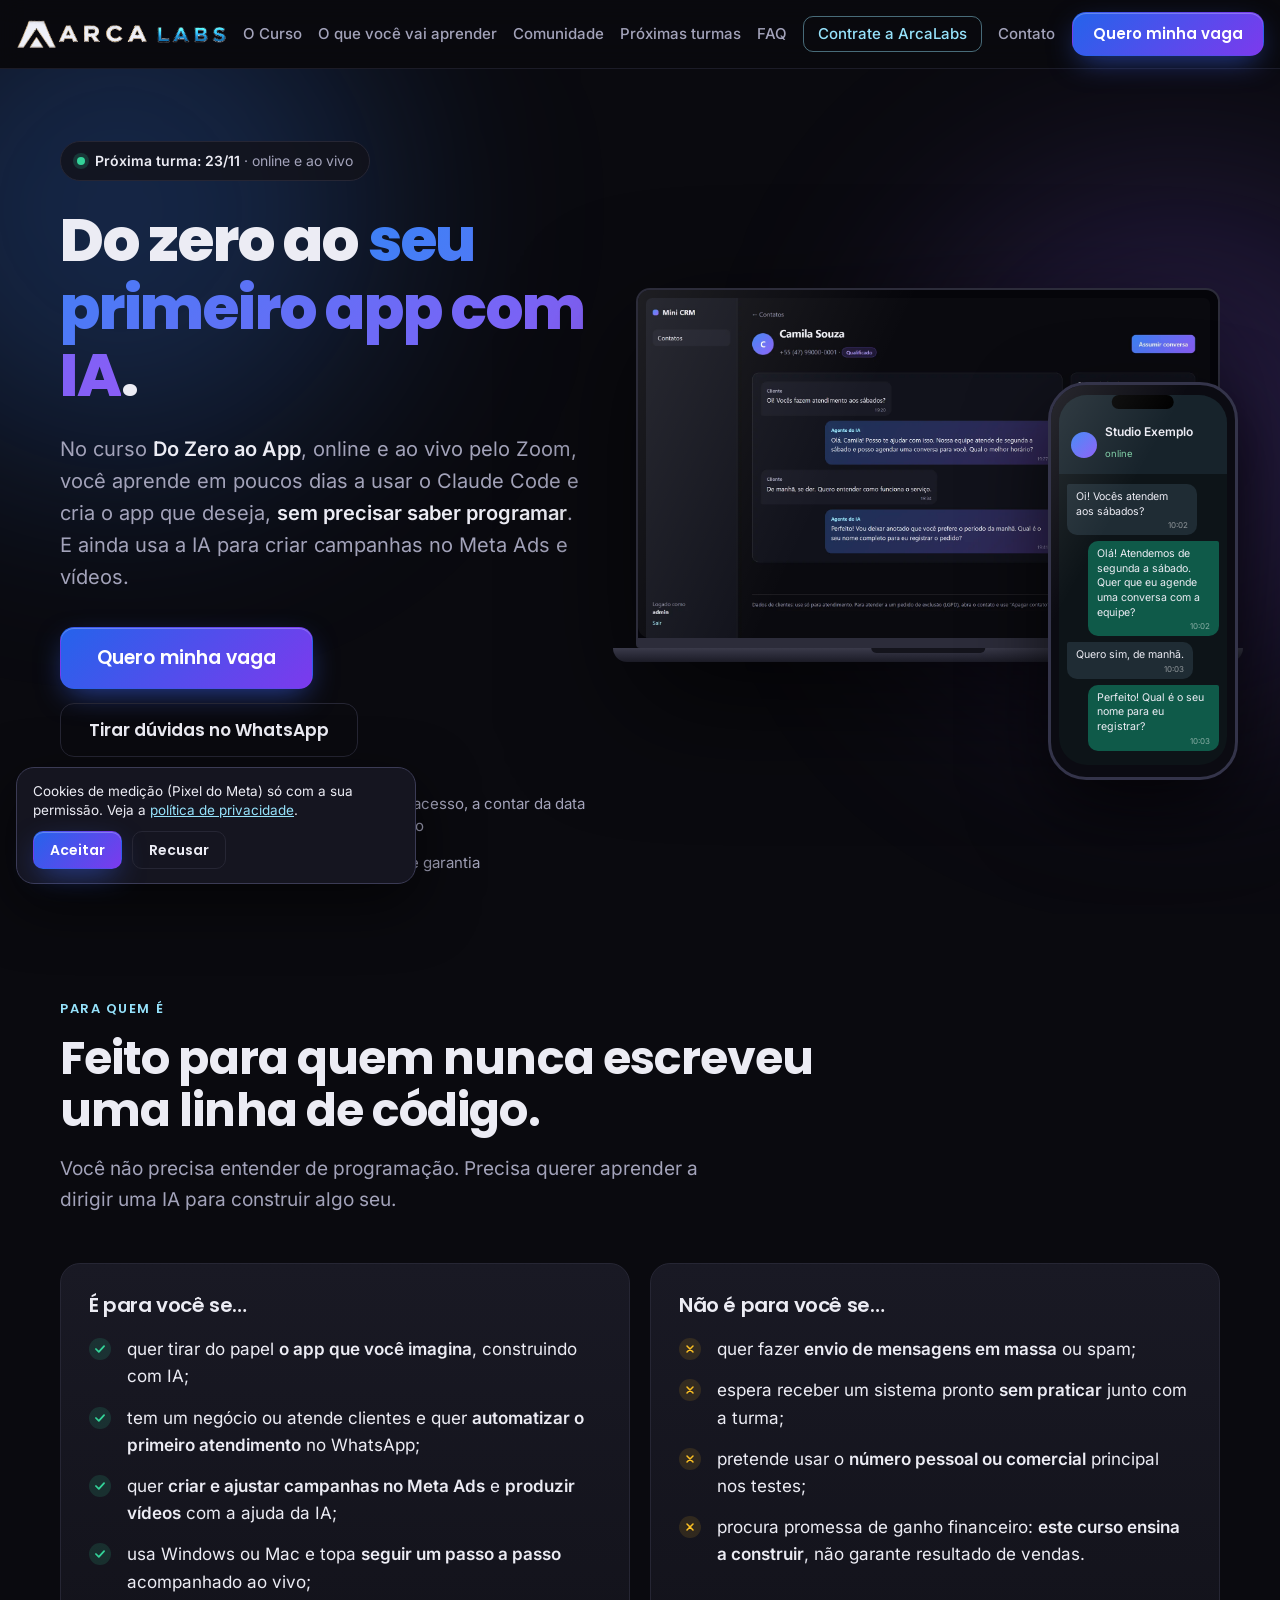
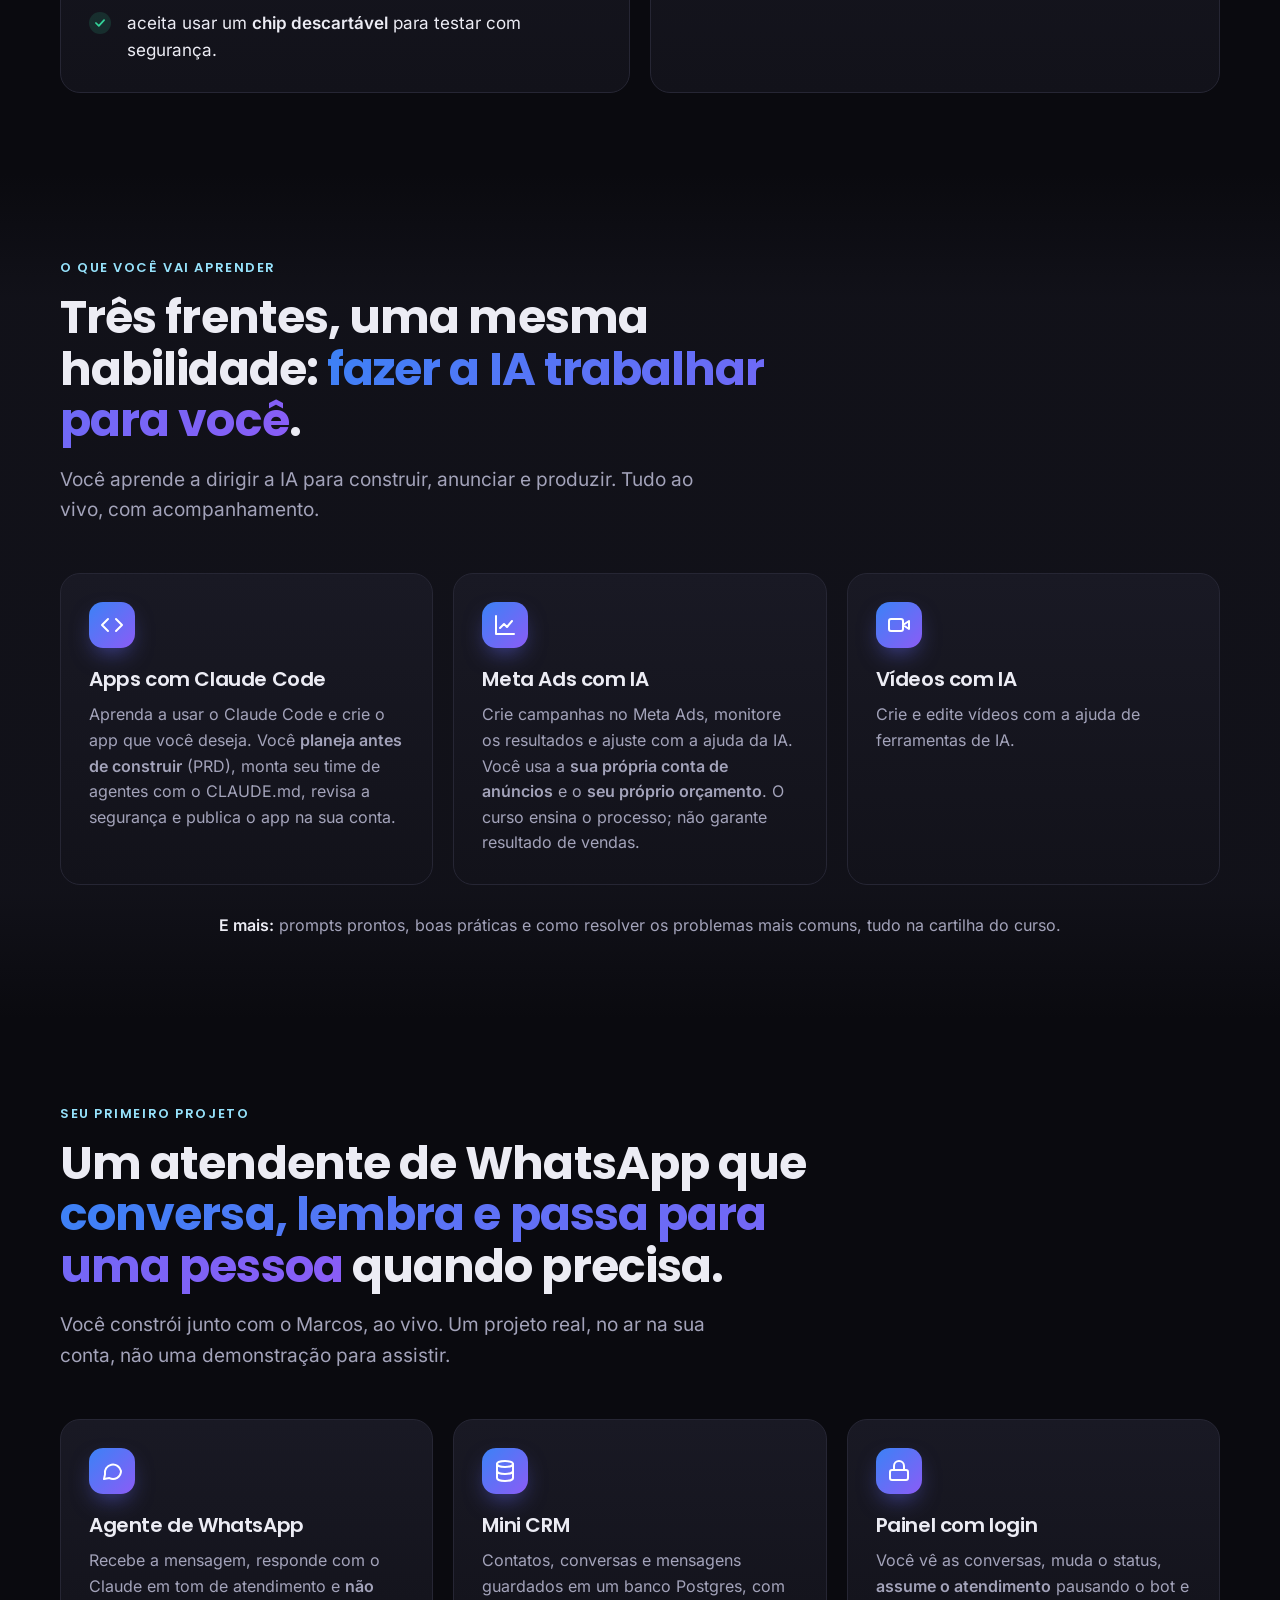
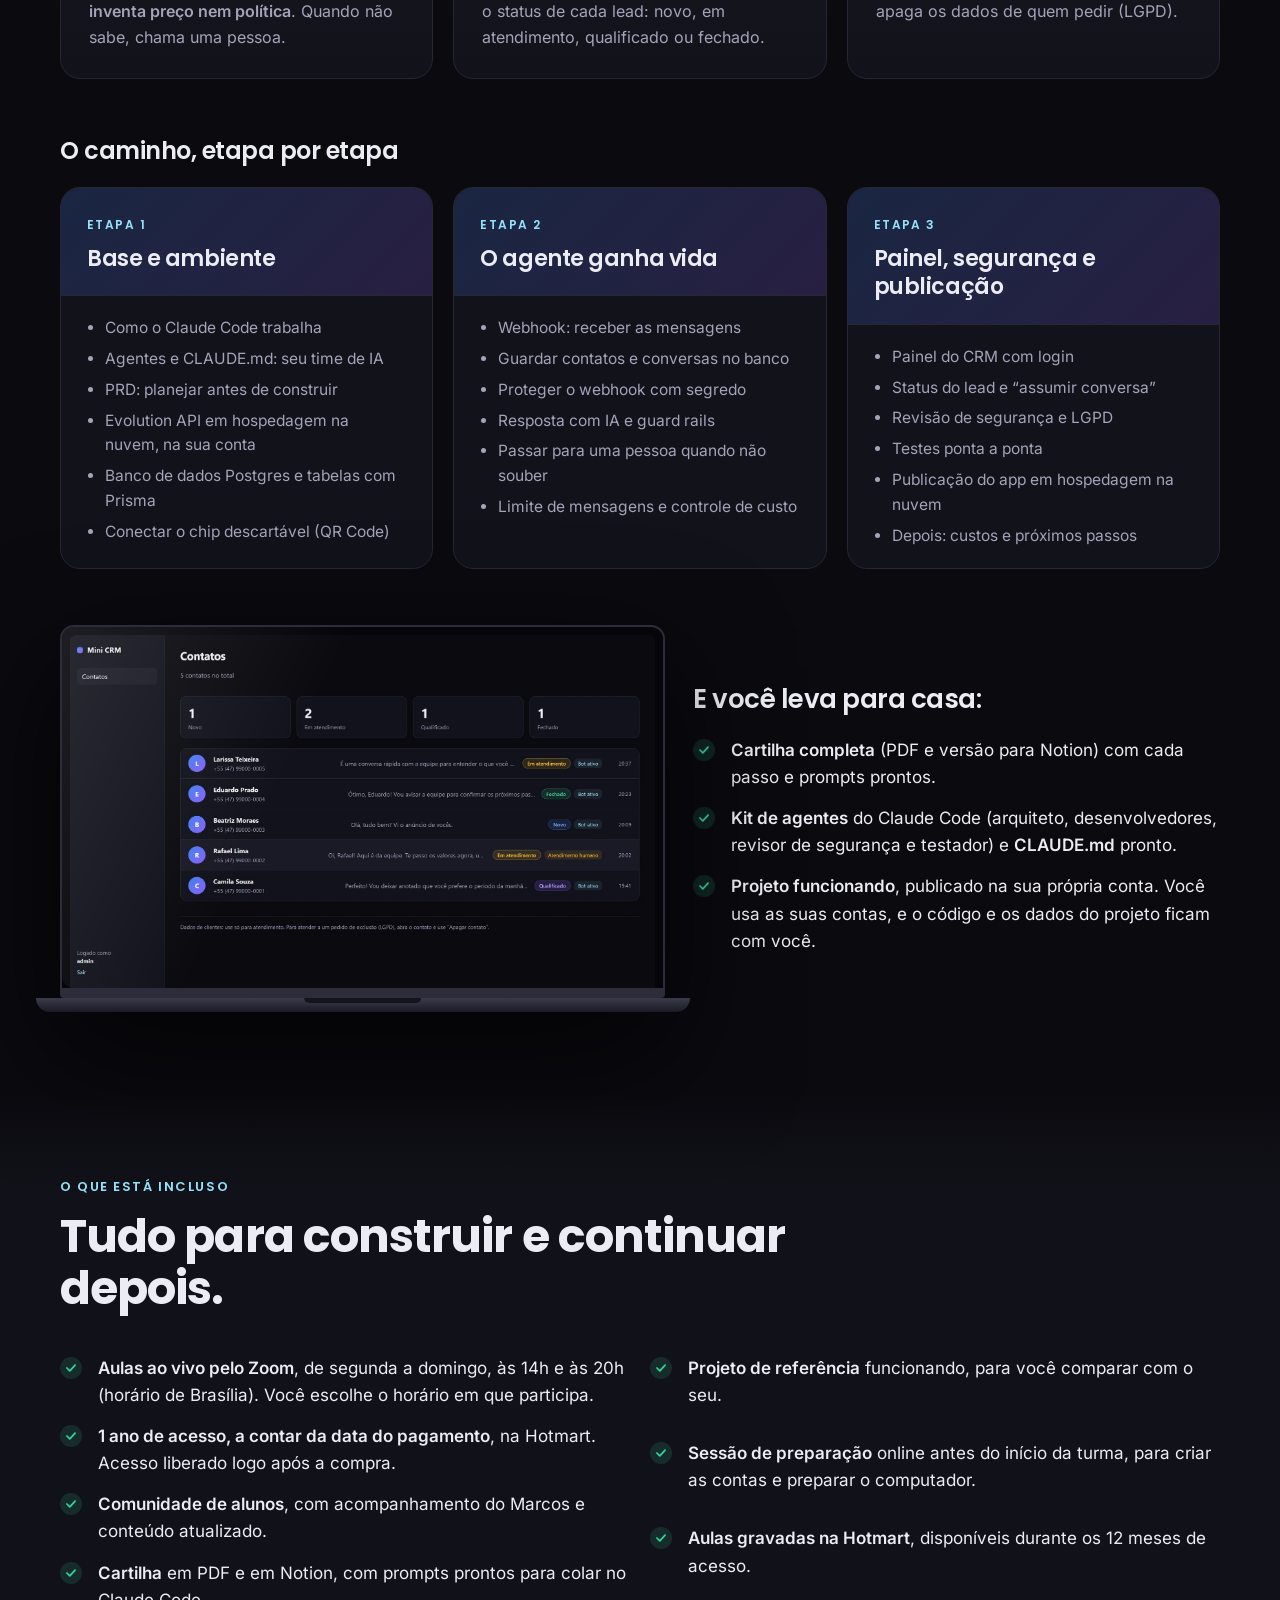
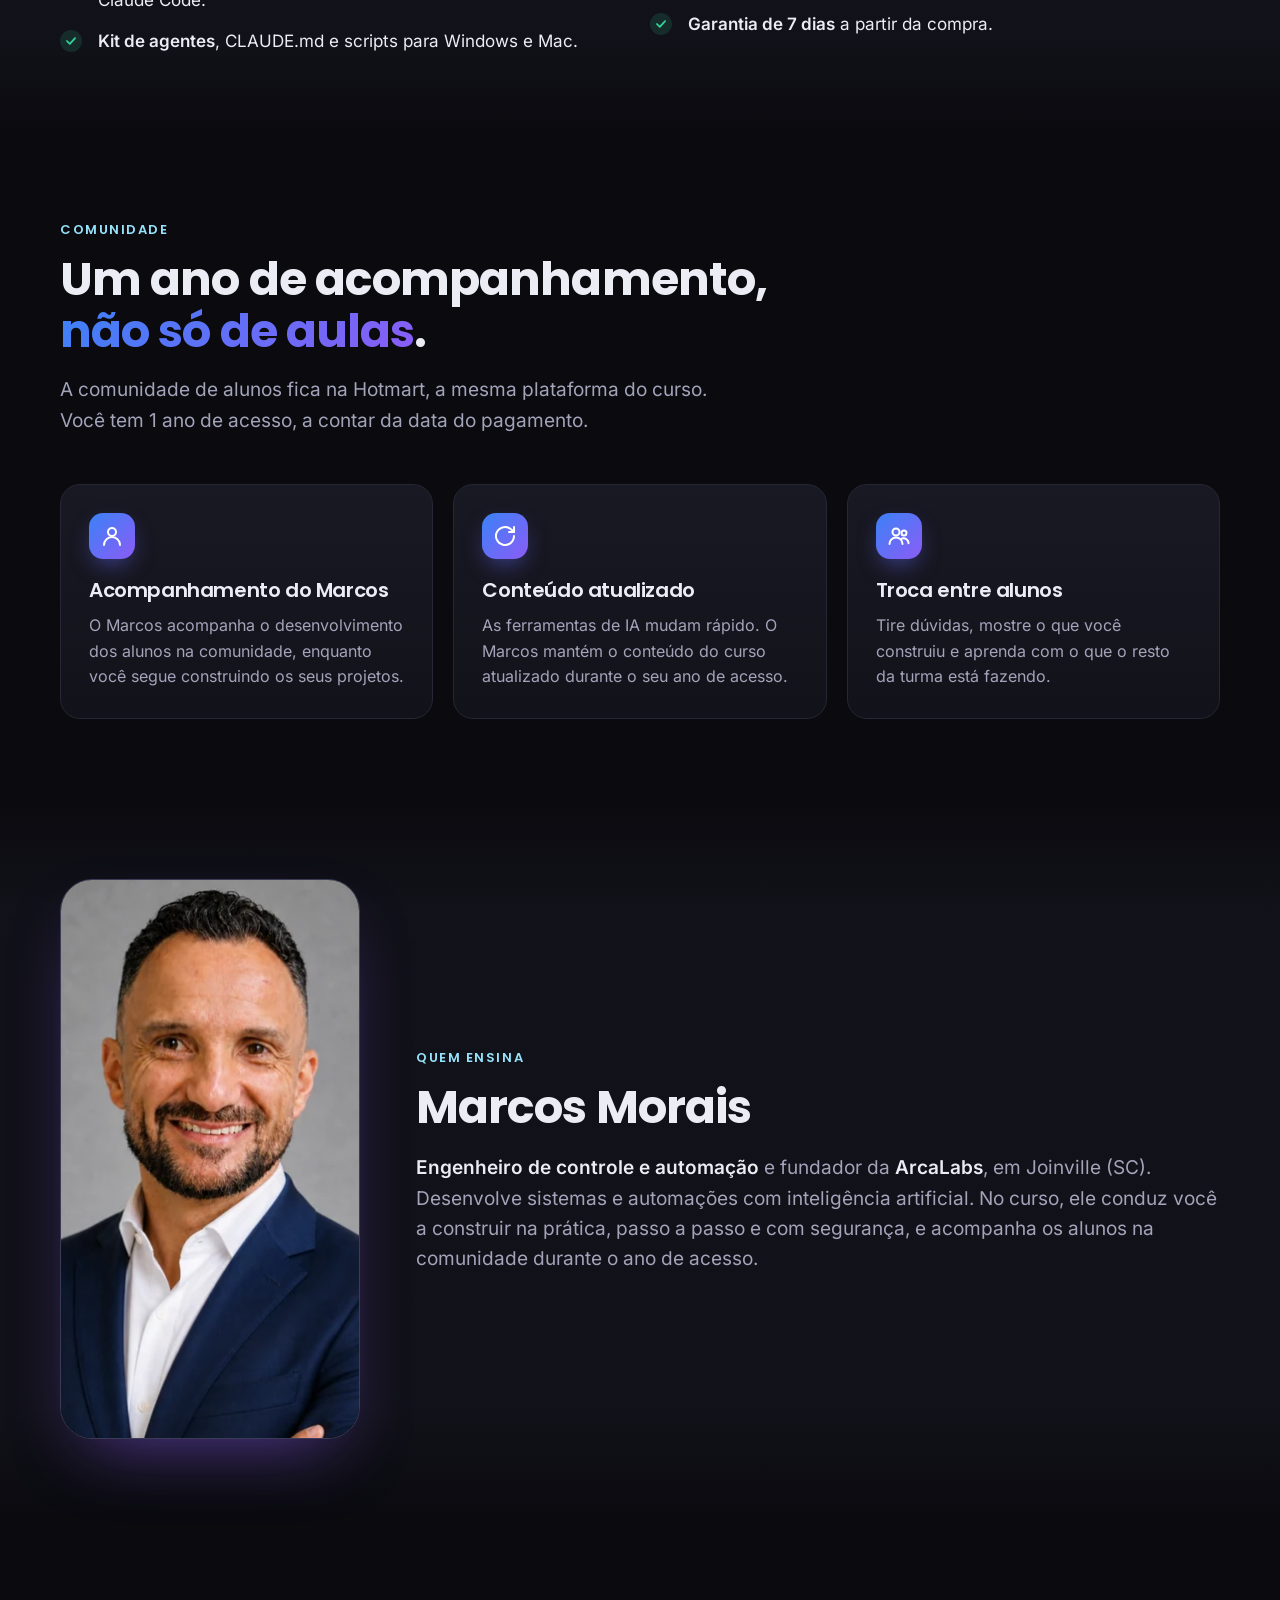
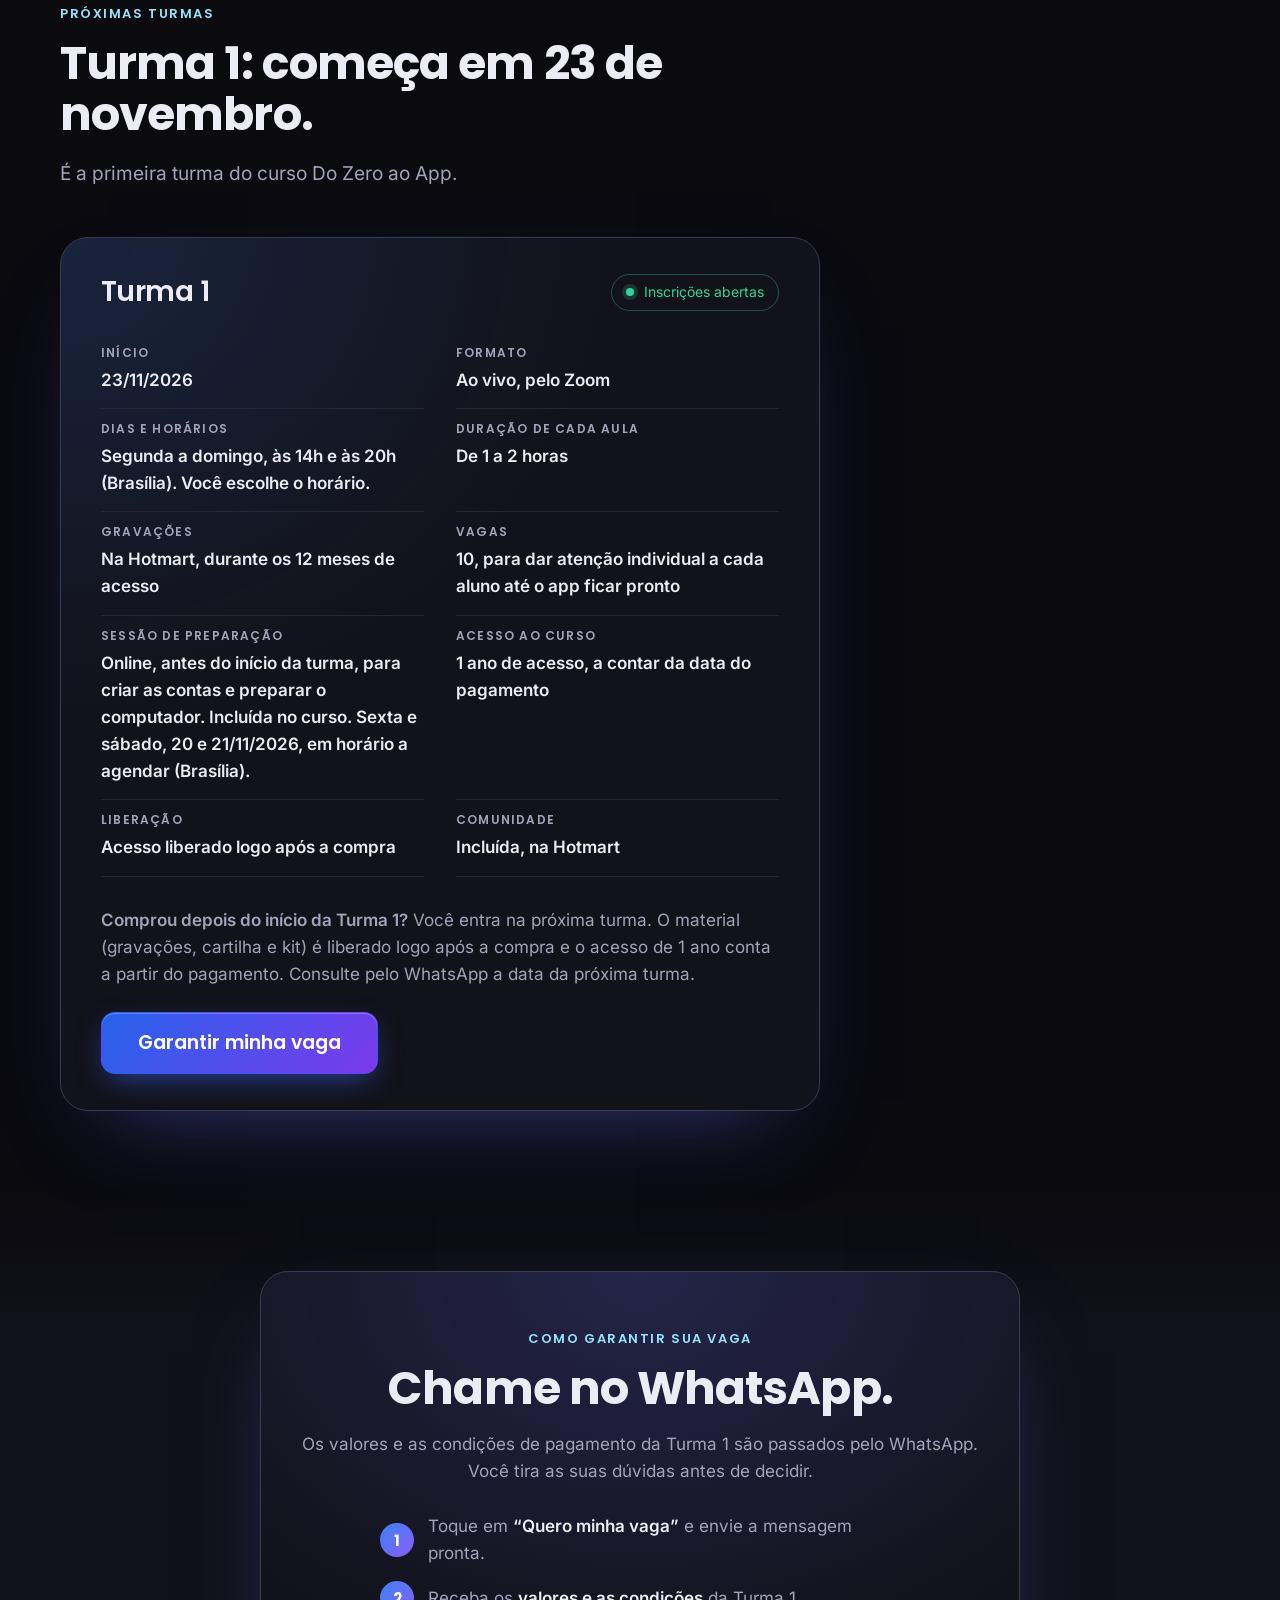
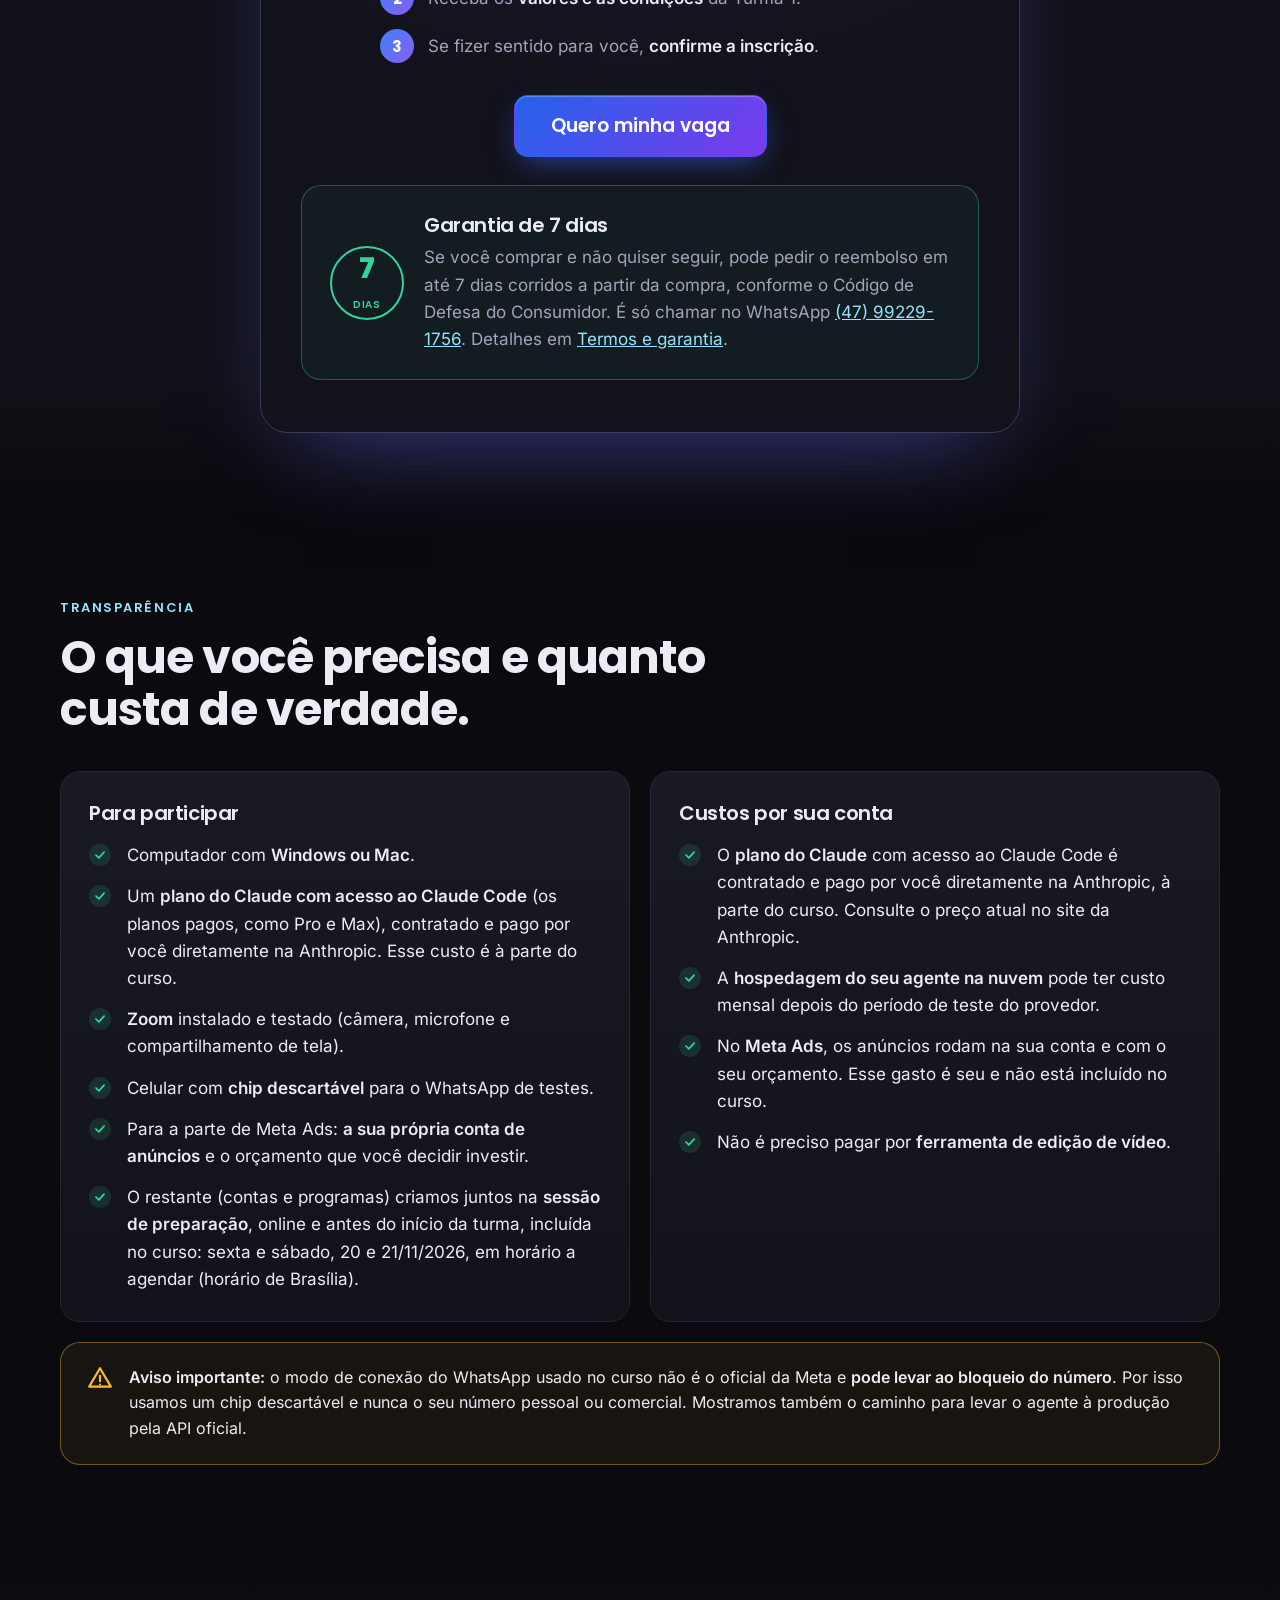
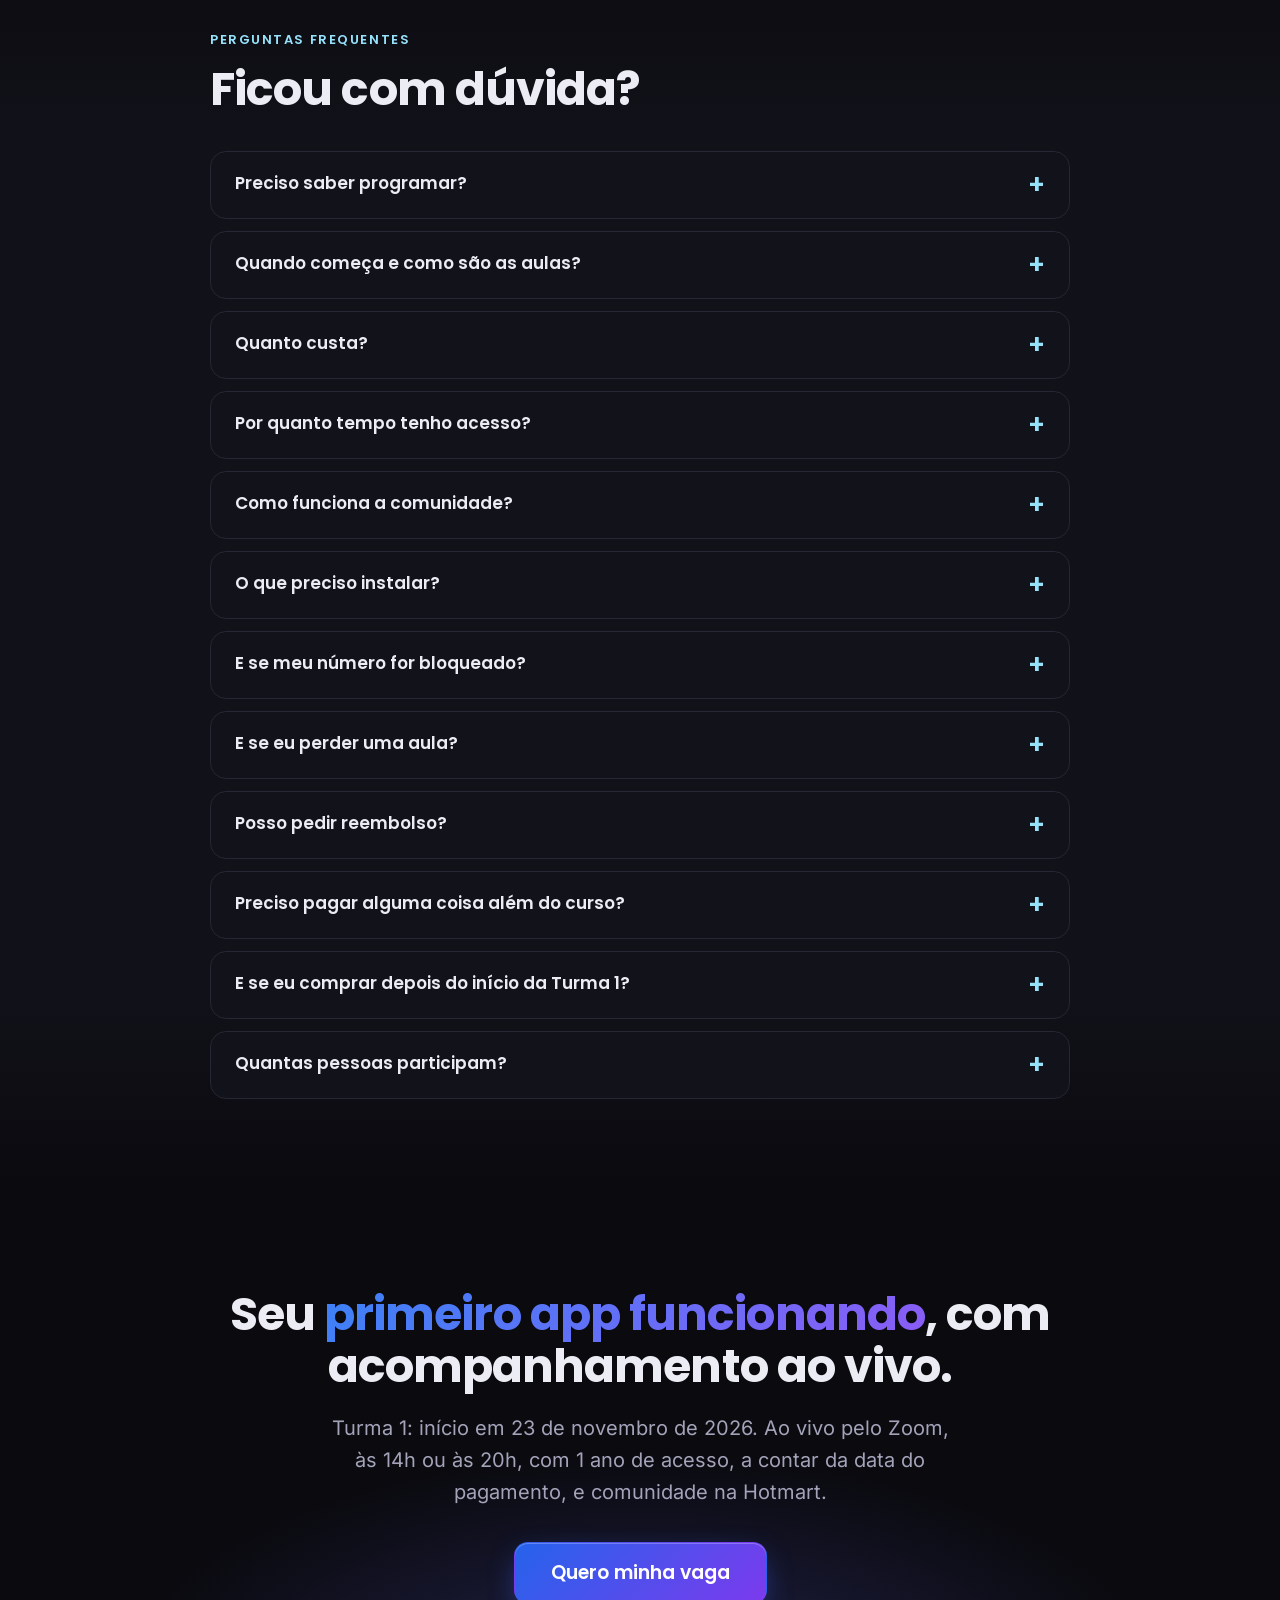
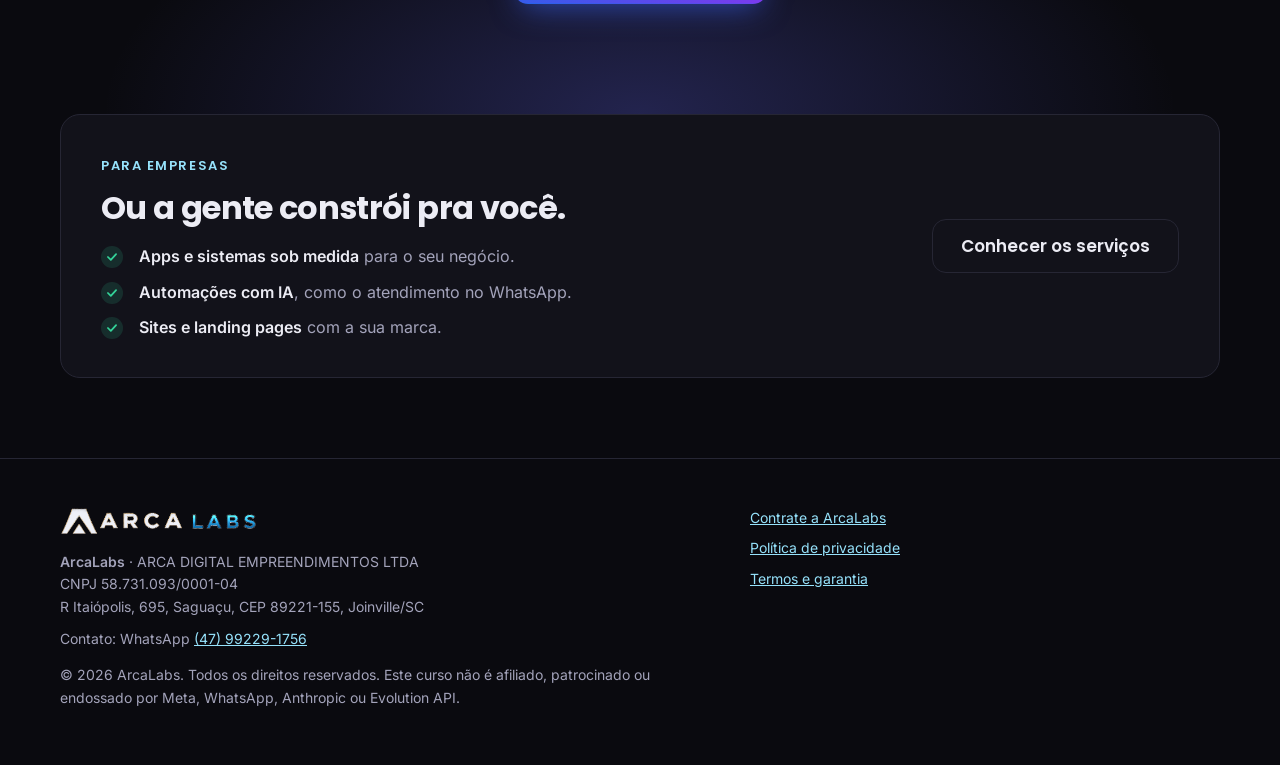
==== commit 39f7e80e: "fix(escola): tirar "14h ou 20h" dos fatos do hero e alinhar os 4 restantes - Remove o fato "14h ou 2" ====
--- a/index.html
+++ b/index.html
@@ -59,7 +59,6 @@
           </div>
           <ul class="fatos rev">
             <li><strong>Ao vivo</strong> pelo Zoom</li>
-            <li><strong>14h ou 20h</strong> você escolhe</li>
             <li><strong>1 ano</strong> de acesso, a contar da data do pagamento</li>
             <li><strong>Comunidade</strong> na Hotmart</li>
             <li><strong>7 dias</strong> de garantia</li>
--- a/assets/styles.css
+++ b/assets/styles.css
@@ -109,9 +109,10 @@
 .hero p.lead { font-size: 20px; color: var(--suave); margin: 24px 0 34px; max-width: 560px; }
 .hero p.lead strong { color: var(--texto); font-weight: 600; }
 .acoes { display: flex; flex-wrap: wrap; gap: 14px; }
-.fatos { list-style: none; padding: 0; margin: 34px 0 0; display: flex; flex-wrap: wrap; gap: 10px 28px; color: var(--suave); font-size: 15px; }
-.fatos li { display: flex; align-items: baseline; gap: 8px; }
-.fatos strong { color: var(--texto); font: 700 22px/1 "Poppins", sans-serif; }
+.fatos { list-style: none; padding: 0; margin: 34px 0 0; display: grid; grid-template-columns: repeat(2, minmax(0, max-content)); align-items: baseline; gap: 12px 28px; color: var(--suave); font-size: 15px; line-height: 1.5; }
+.fatos li { margin: 0; }
+.fatos strong { color: var(--texto); font: 700 22px/1 "Poppins", sans-serif; white-space: nowrap; margin-right: 8px; }
+@media (max-width: 480px) { .fatos { grid-template-columns: 1fr; } }
 
 /* Mockups */
 .palco { position: relative; min-height: 440px; }
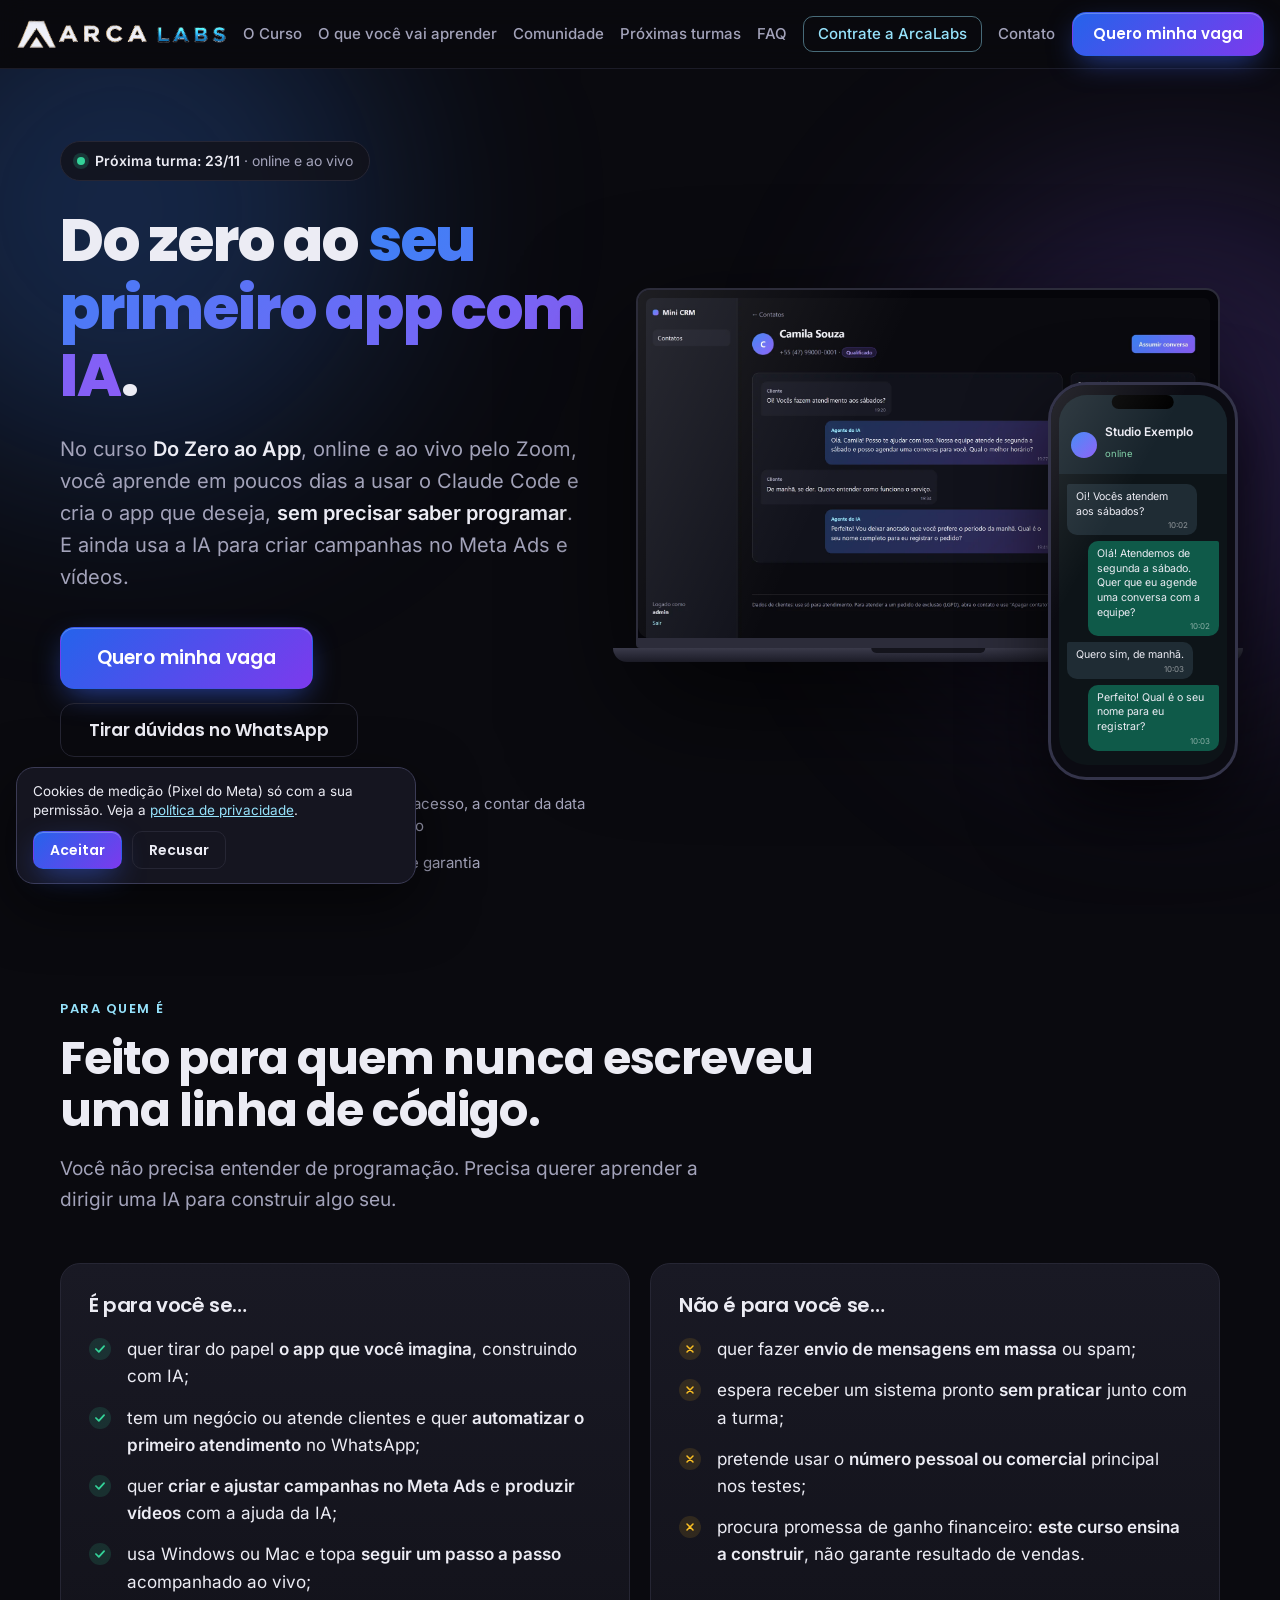
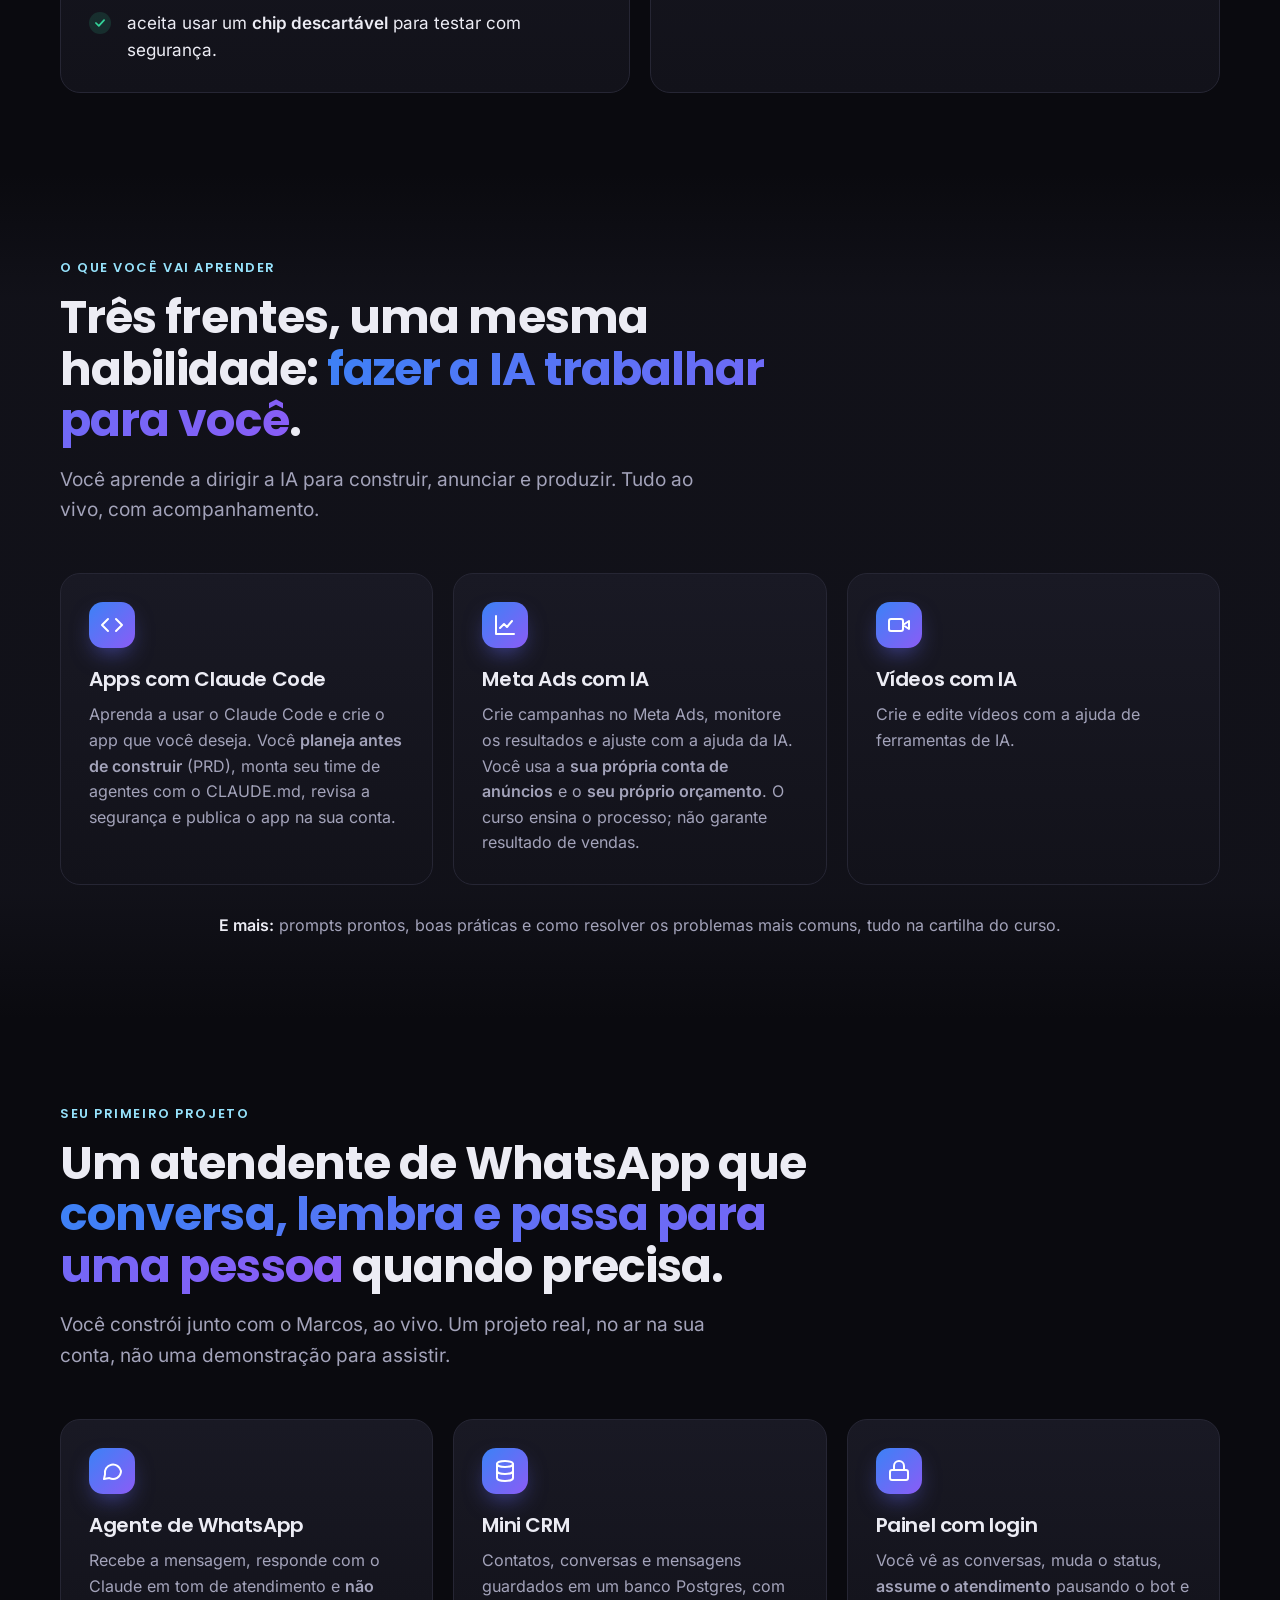
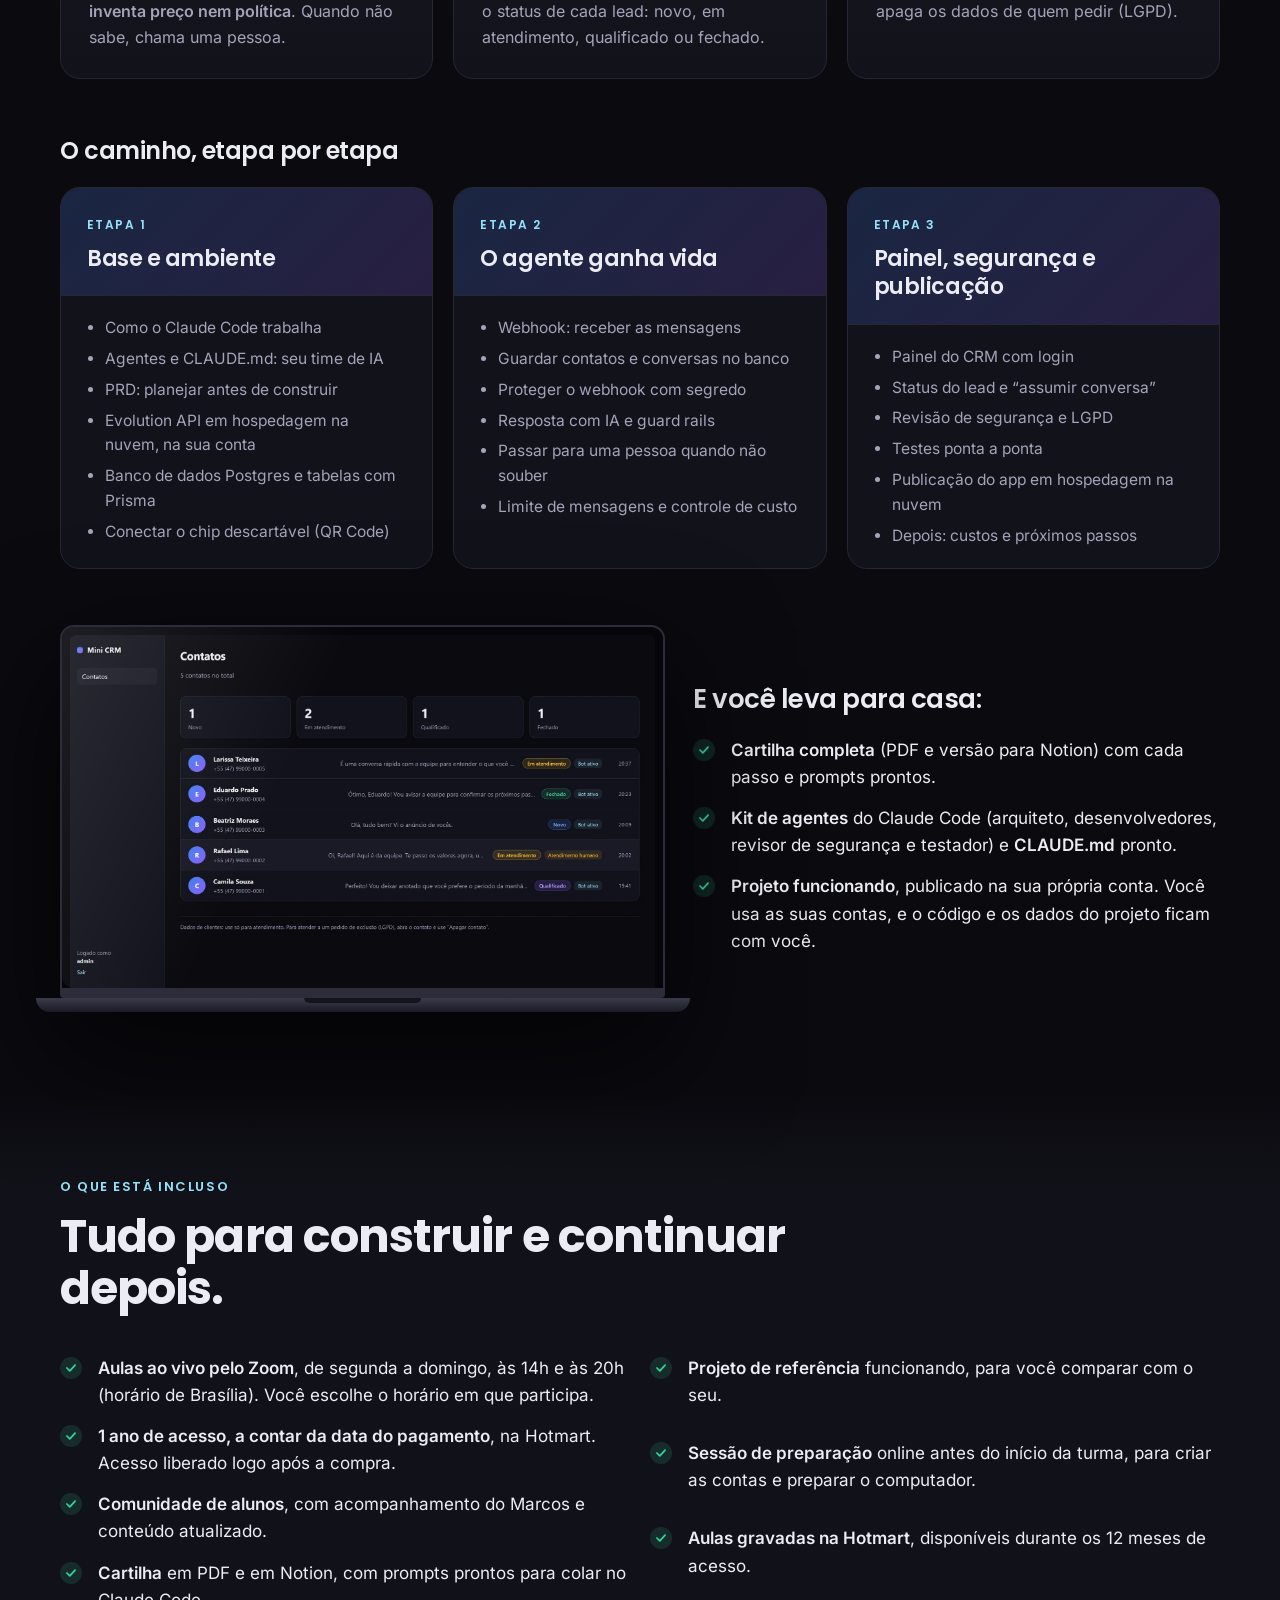
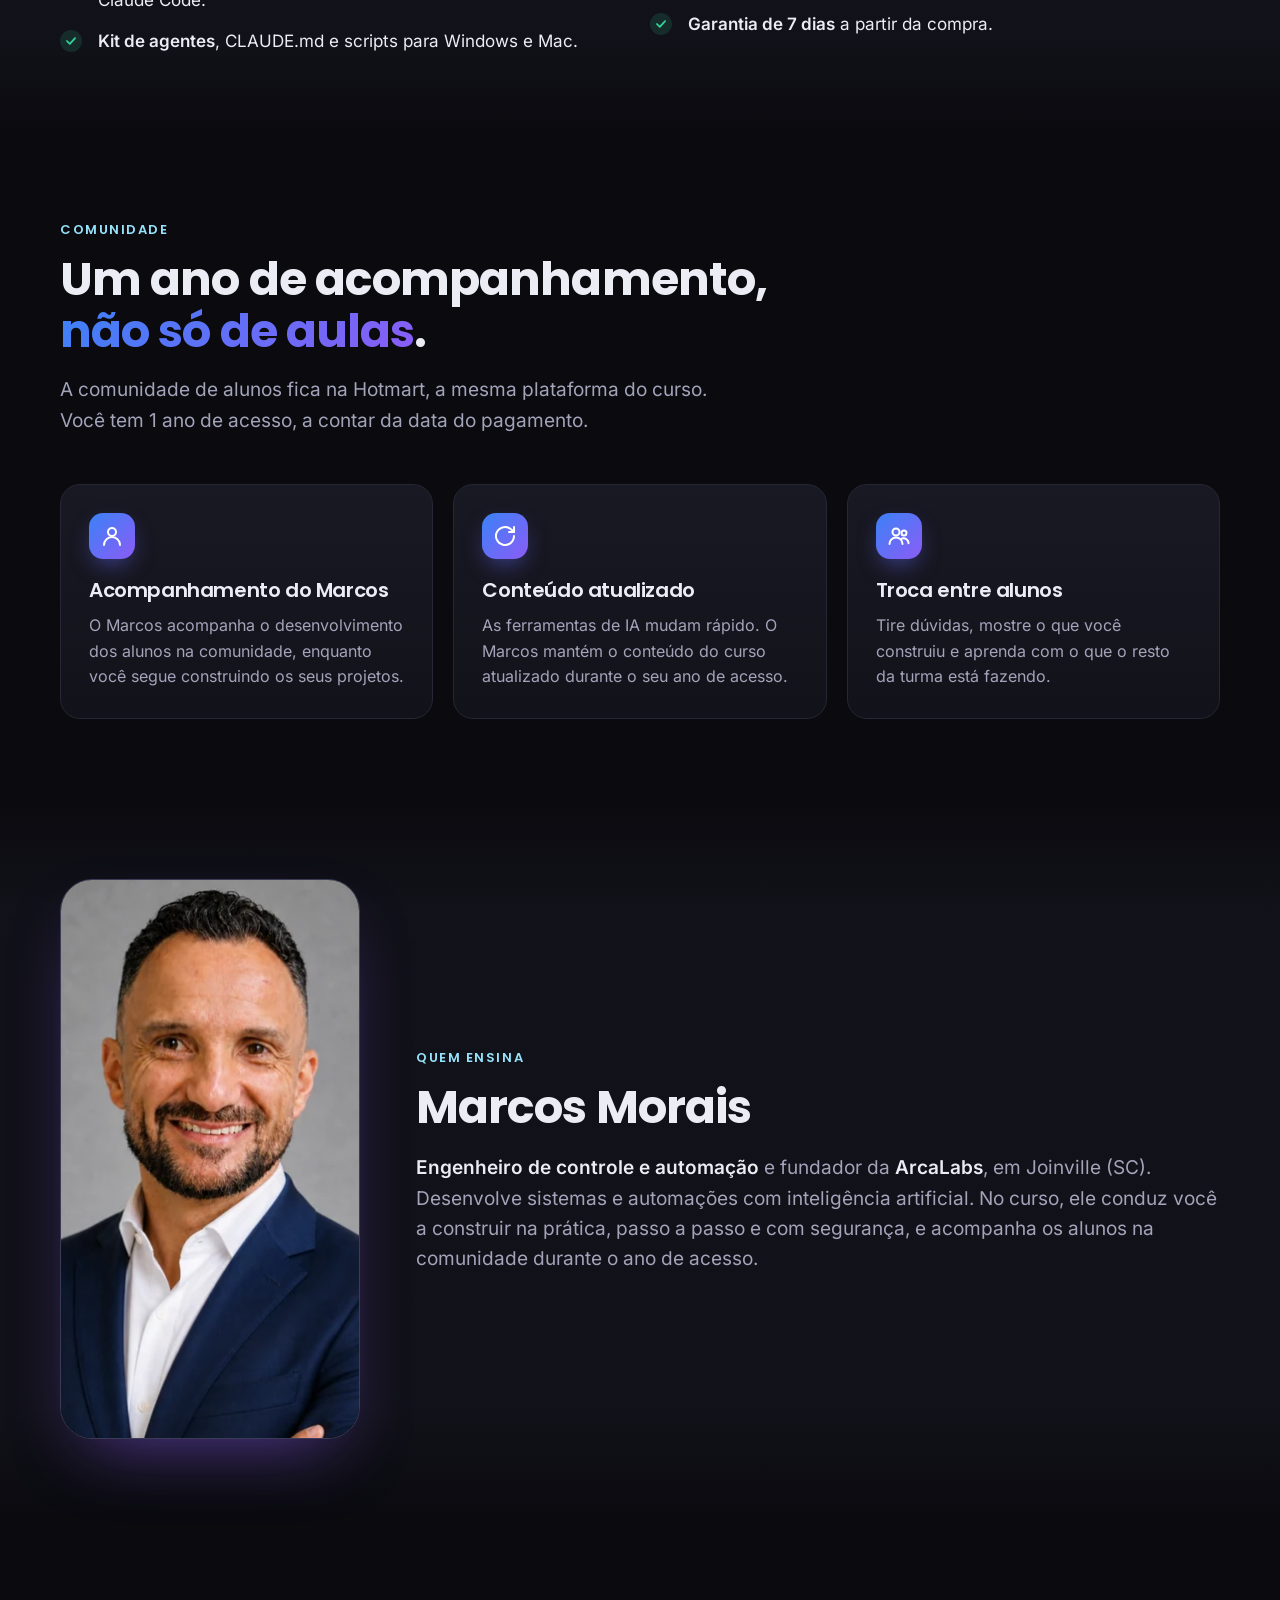
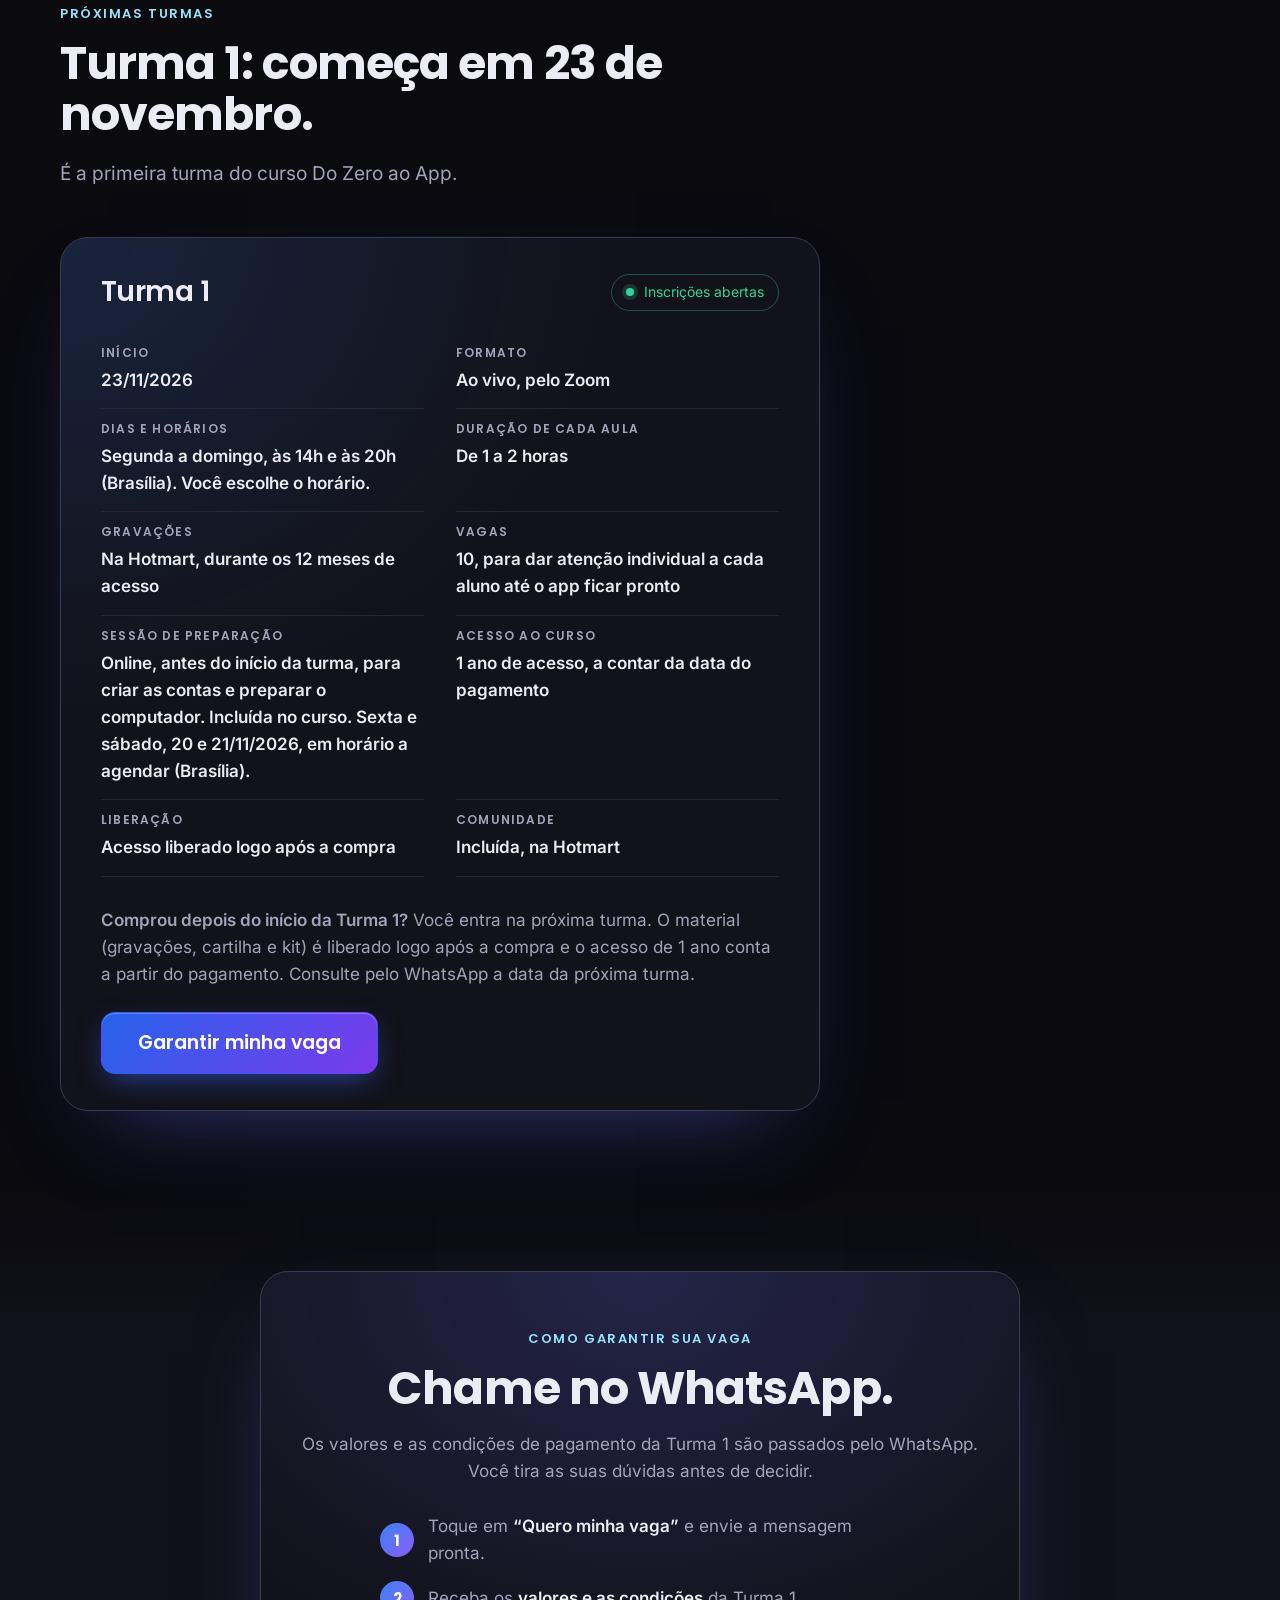
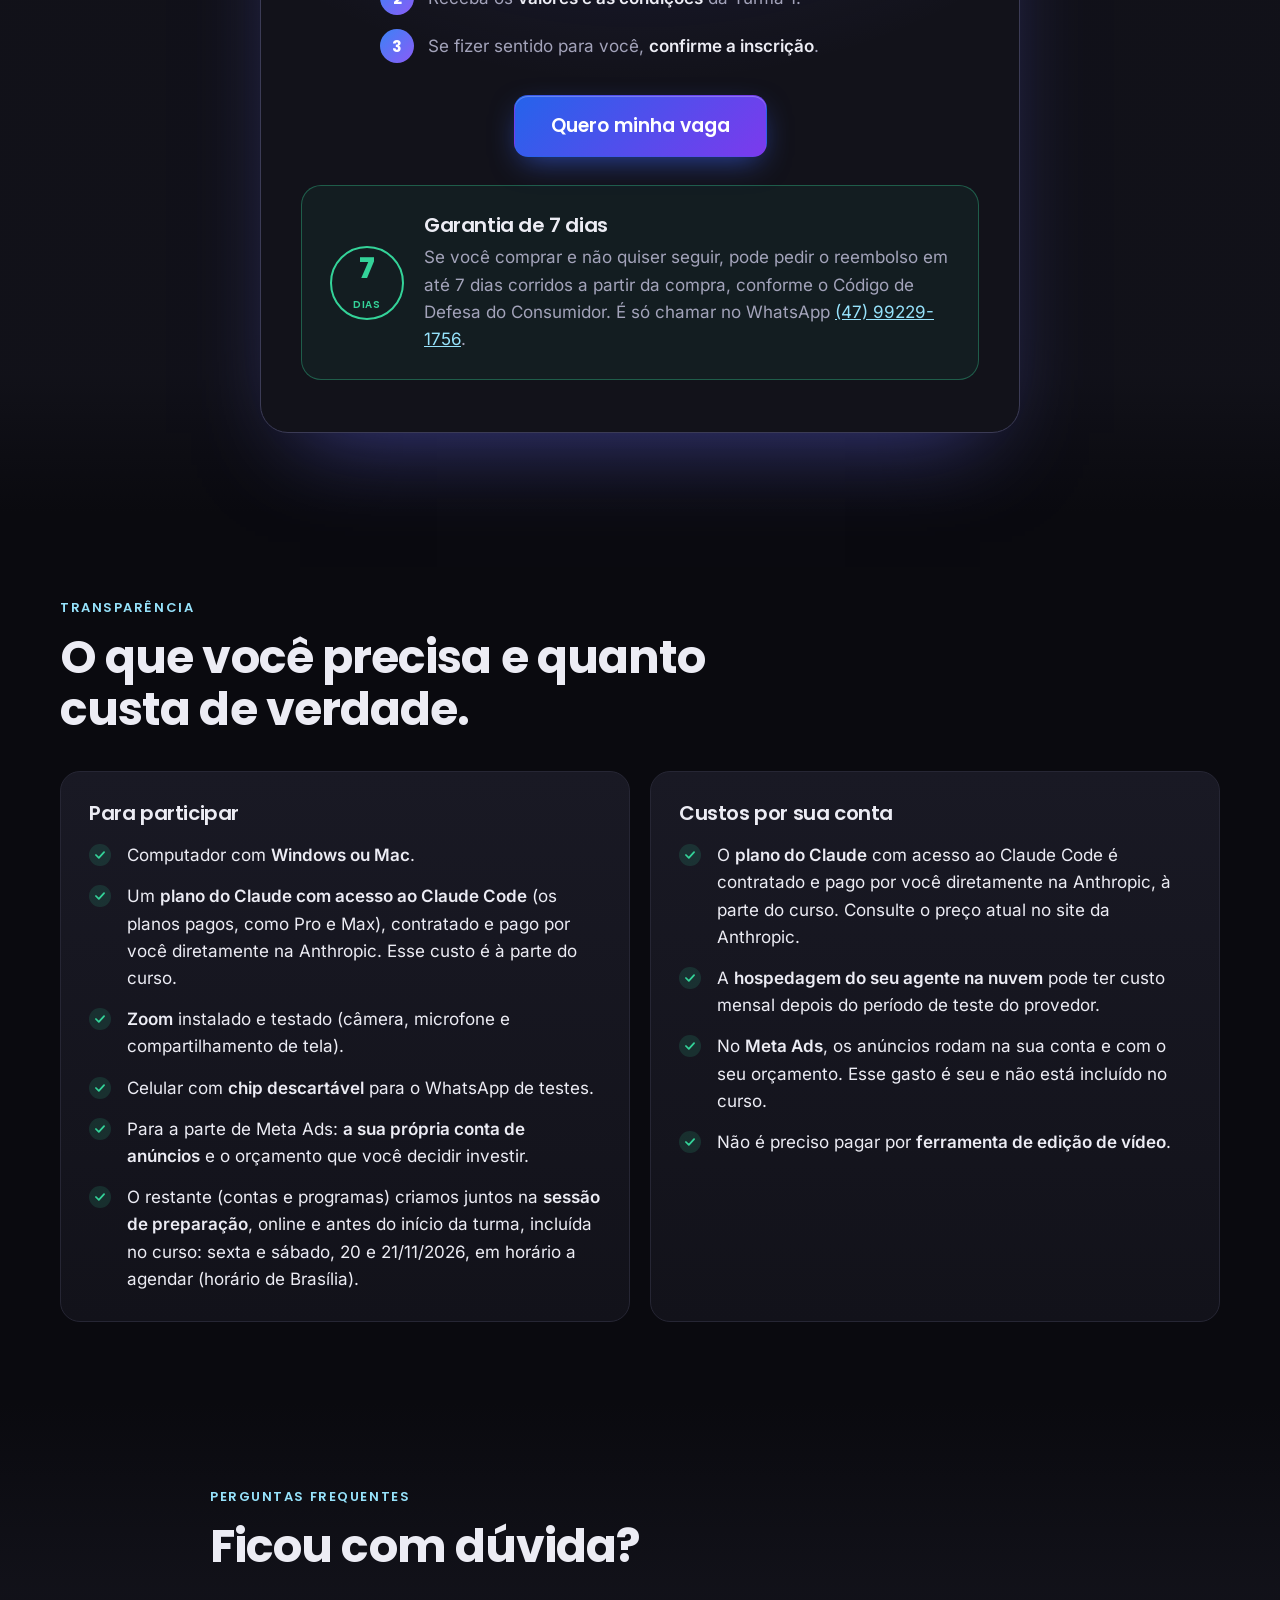
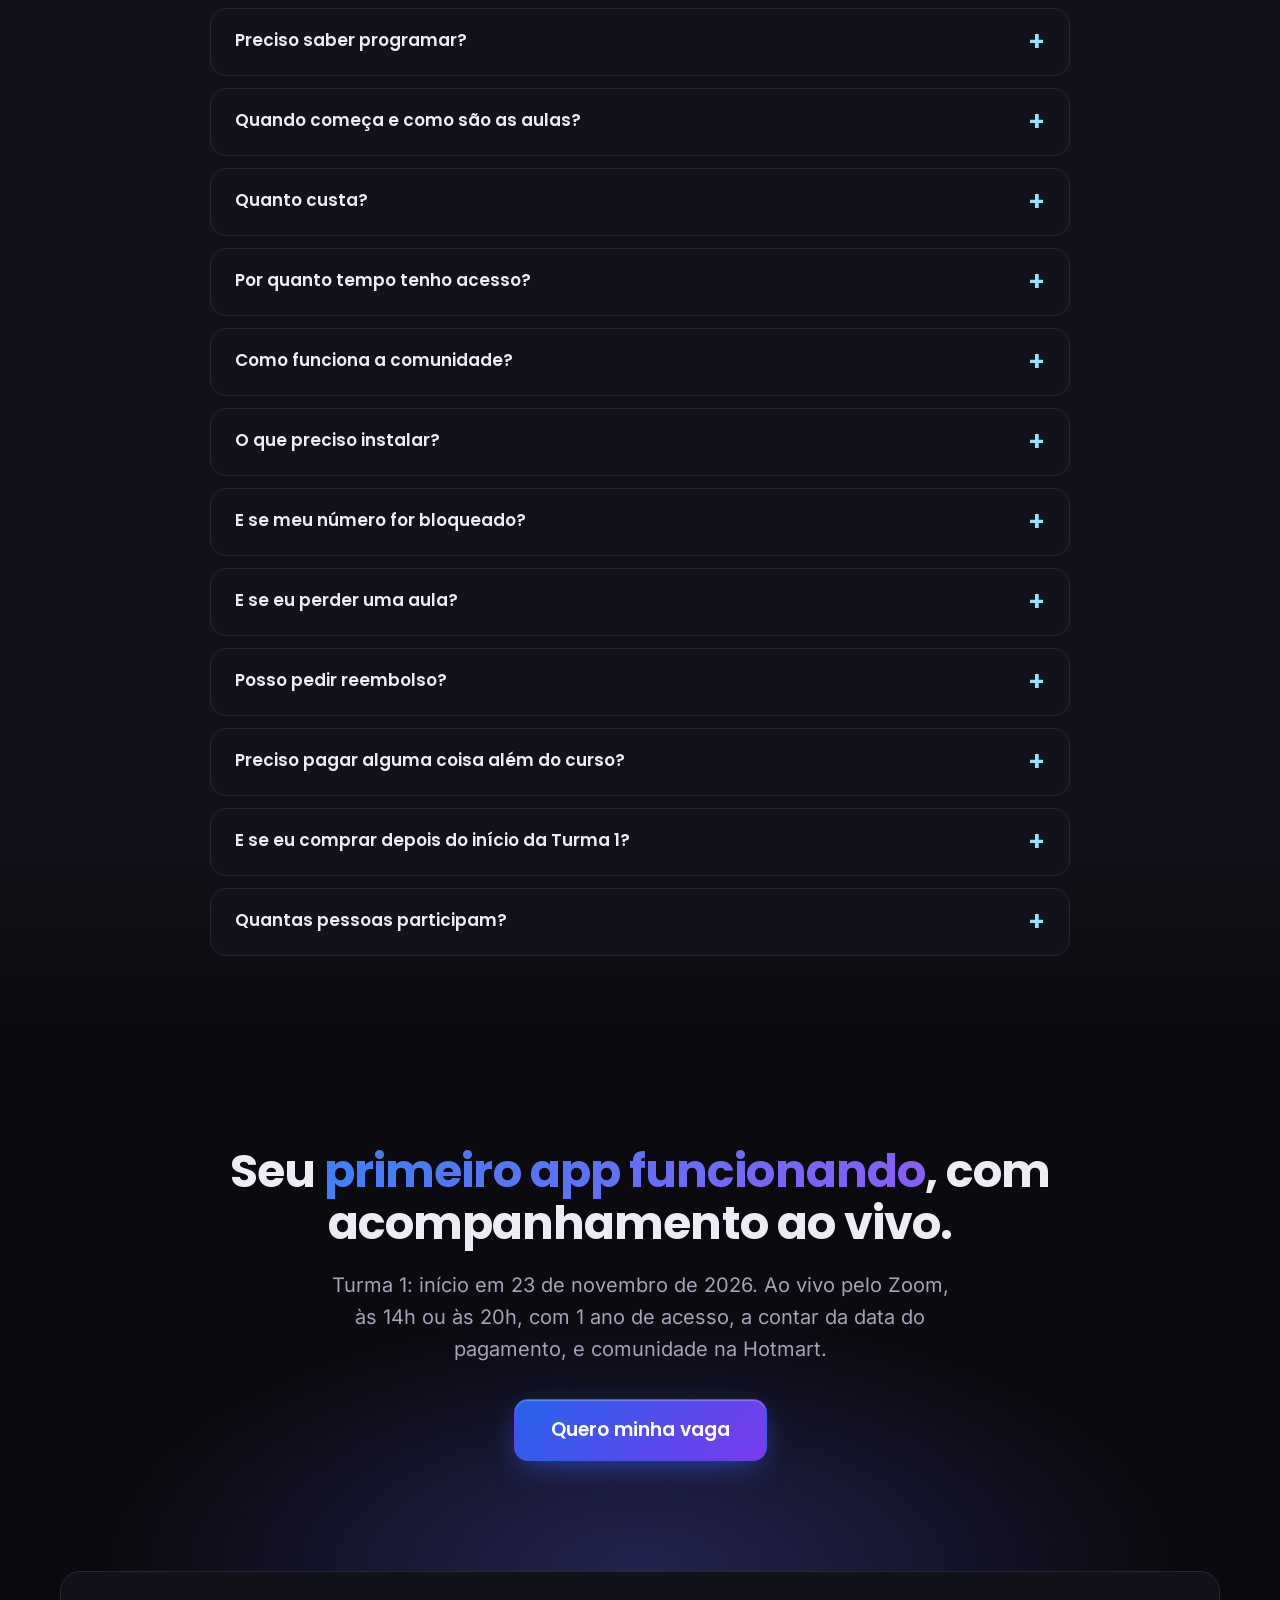
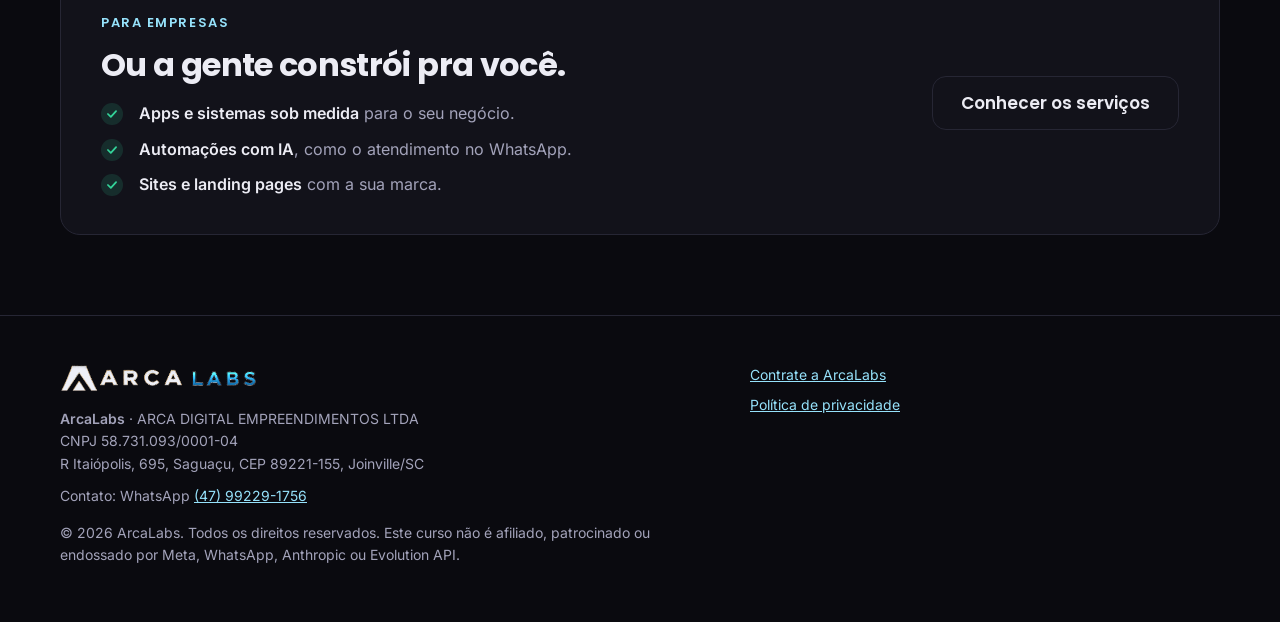
==== commit 0b4a1e9f: "fix(home): remover link de termos na garantia e no rodapé e o aviso de bloqueio - Garantia de 7 dias" ====
--- a/index.html
+++ b/index.html
@@ -312,7 +312,7 @@
             <div class="selo-7">7<small>dias</small></div>
             <div style="text-align:left">
               <h3>Garantia de 7 dias</h3>
-              <p class="suave" style="margin-top:6px">Se você comprar e não quiser seguir, pode pedir o reembolso em até 7 dias corridos a partir da compra, conforme o Código de Defesa do Consumidor. É só chamar no WhatsApp <a href="https://wa.me/5547992291756" rel="noopener" style="color:var(--ciano)">(47) 99229-1756</a>. Detalhes em <a href="termos-e-garantia.html" style="color:var(--ciano)">Termos e garantia</a>.</p>
+              <p class="suave" style="margin-top:6px">Se você comprar e não quiser seguir, pode pedir o reembolso em até 7 dias corridos a partir da compra, conforme o Código de Defesa do Consumidor. É só chamar no WhatsApp <a href="https://wa.me/5547992291756" rel="noopener" style="color:var(--ciano)">(47) 99229-1756</a>.</p>
             </div>
           </div>
         </div>
@@ -345,10 +345,6 @@
               <li><span>Não é preciso pagar por <b>ferramenta de edição de vídeo</b>.</span></li>
             </ul>
           </div>
-        </div>
-        <div class="aviso rev" style="margin-top:20px" role="note">
-          <svg viewBox="0 0 24 24" fill="none" stroke="currentColor" stroke-width="2" stroke-linecap="round" stroke-linejoin="round" aria-hidden="true"><path d="M12 3 2 20h20z"/><path d="M12 10v5M12 18h.01"/></svg>
-          <p><b>Aviso importante:</b> o modo de conexão do WhatsApp usado no curso não é o oficial da Meta e <b>pode levar ao bloqueio do número</b>. Por isso usamos um chip descartável e nunca o seu número pessoal ou comercial. Mostramos também o caminho para levar o agente à produção pela API oficial.</p>
         </div>
       </div>
     </section>
@@ -419,7 +415,6 @@
       <nav aria-label="Outras páginas">
         <a href="contrate/">Contrate a ArcaLabs</a>
         <a href="politica-de-privacidade.html">Política de privacidade</a>
-        <a href="termos-e-garantia.html">Termos e garantia</a>
       </nav>
     </div>
   </footer>
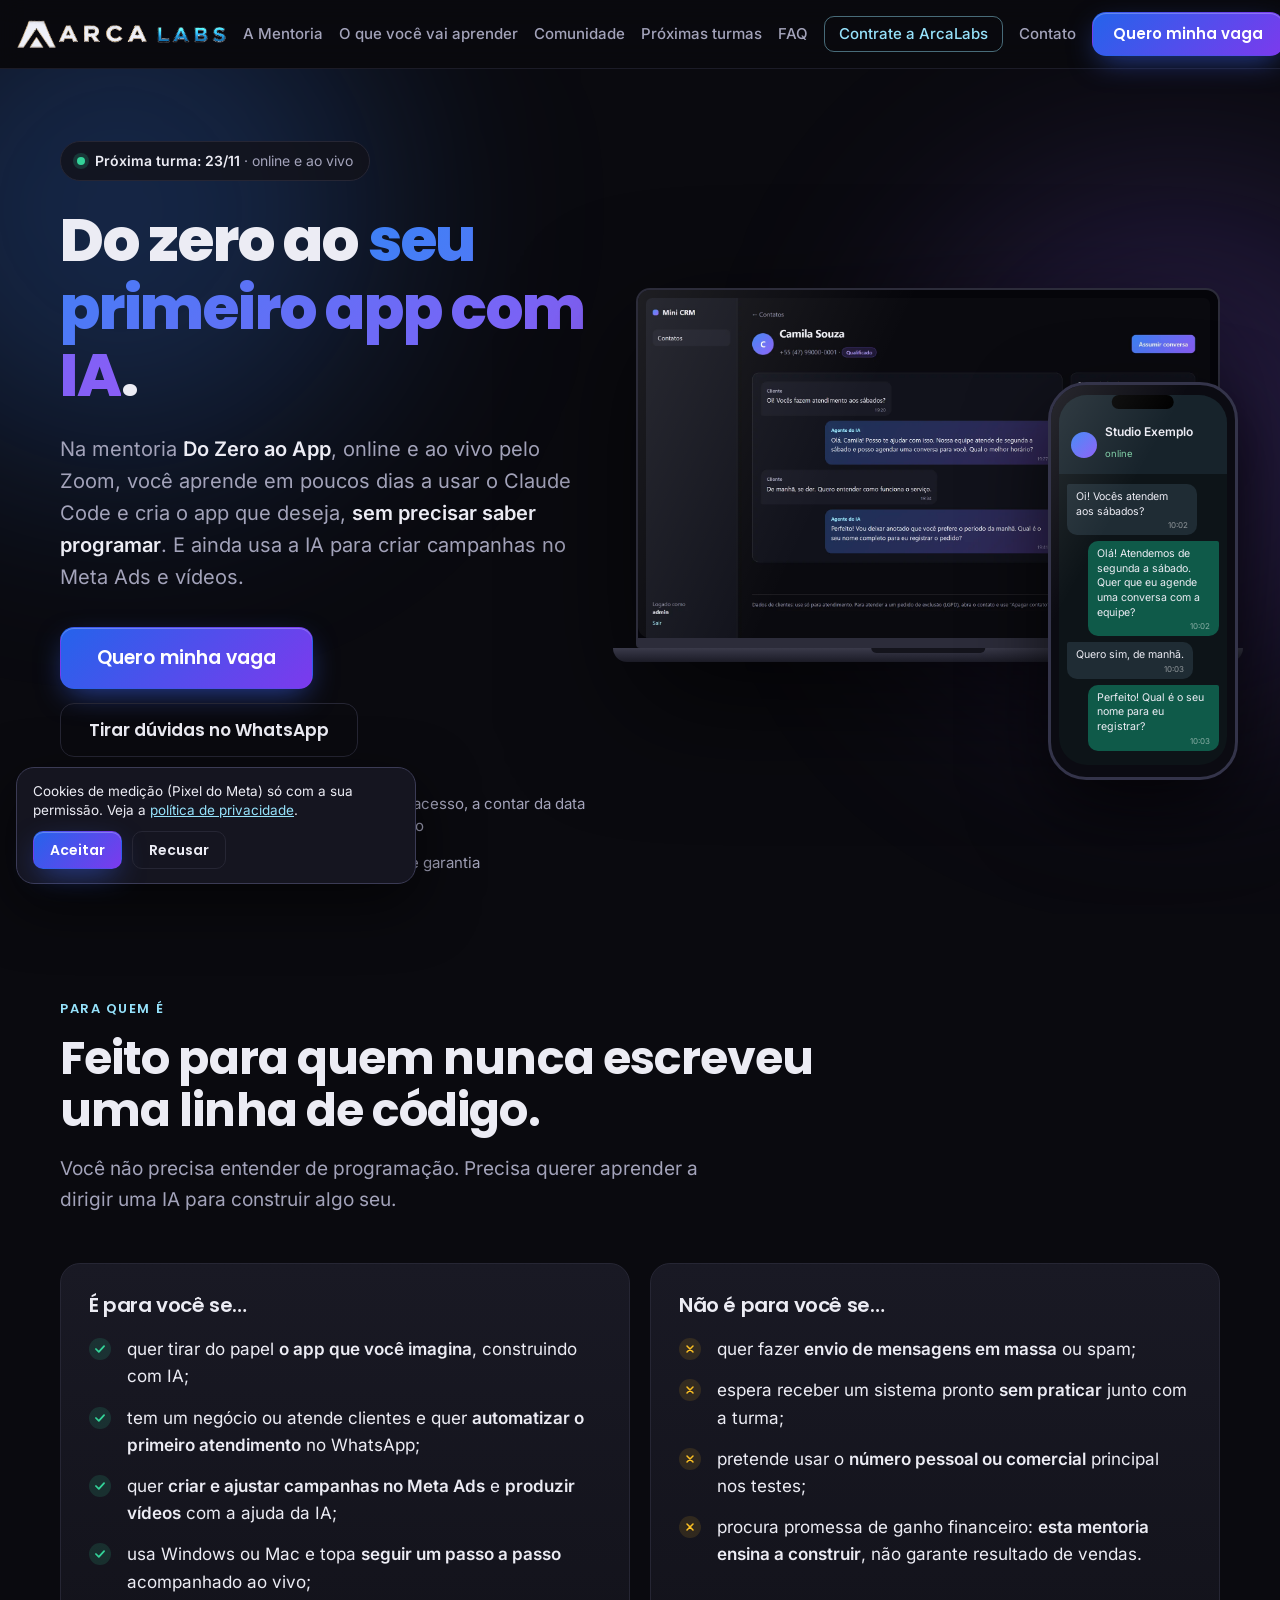
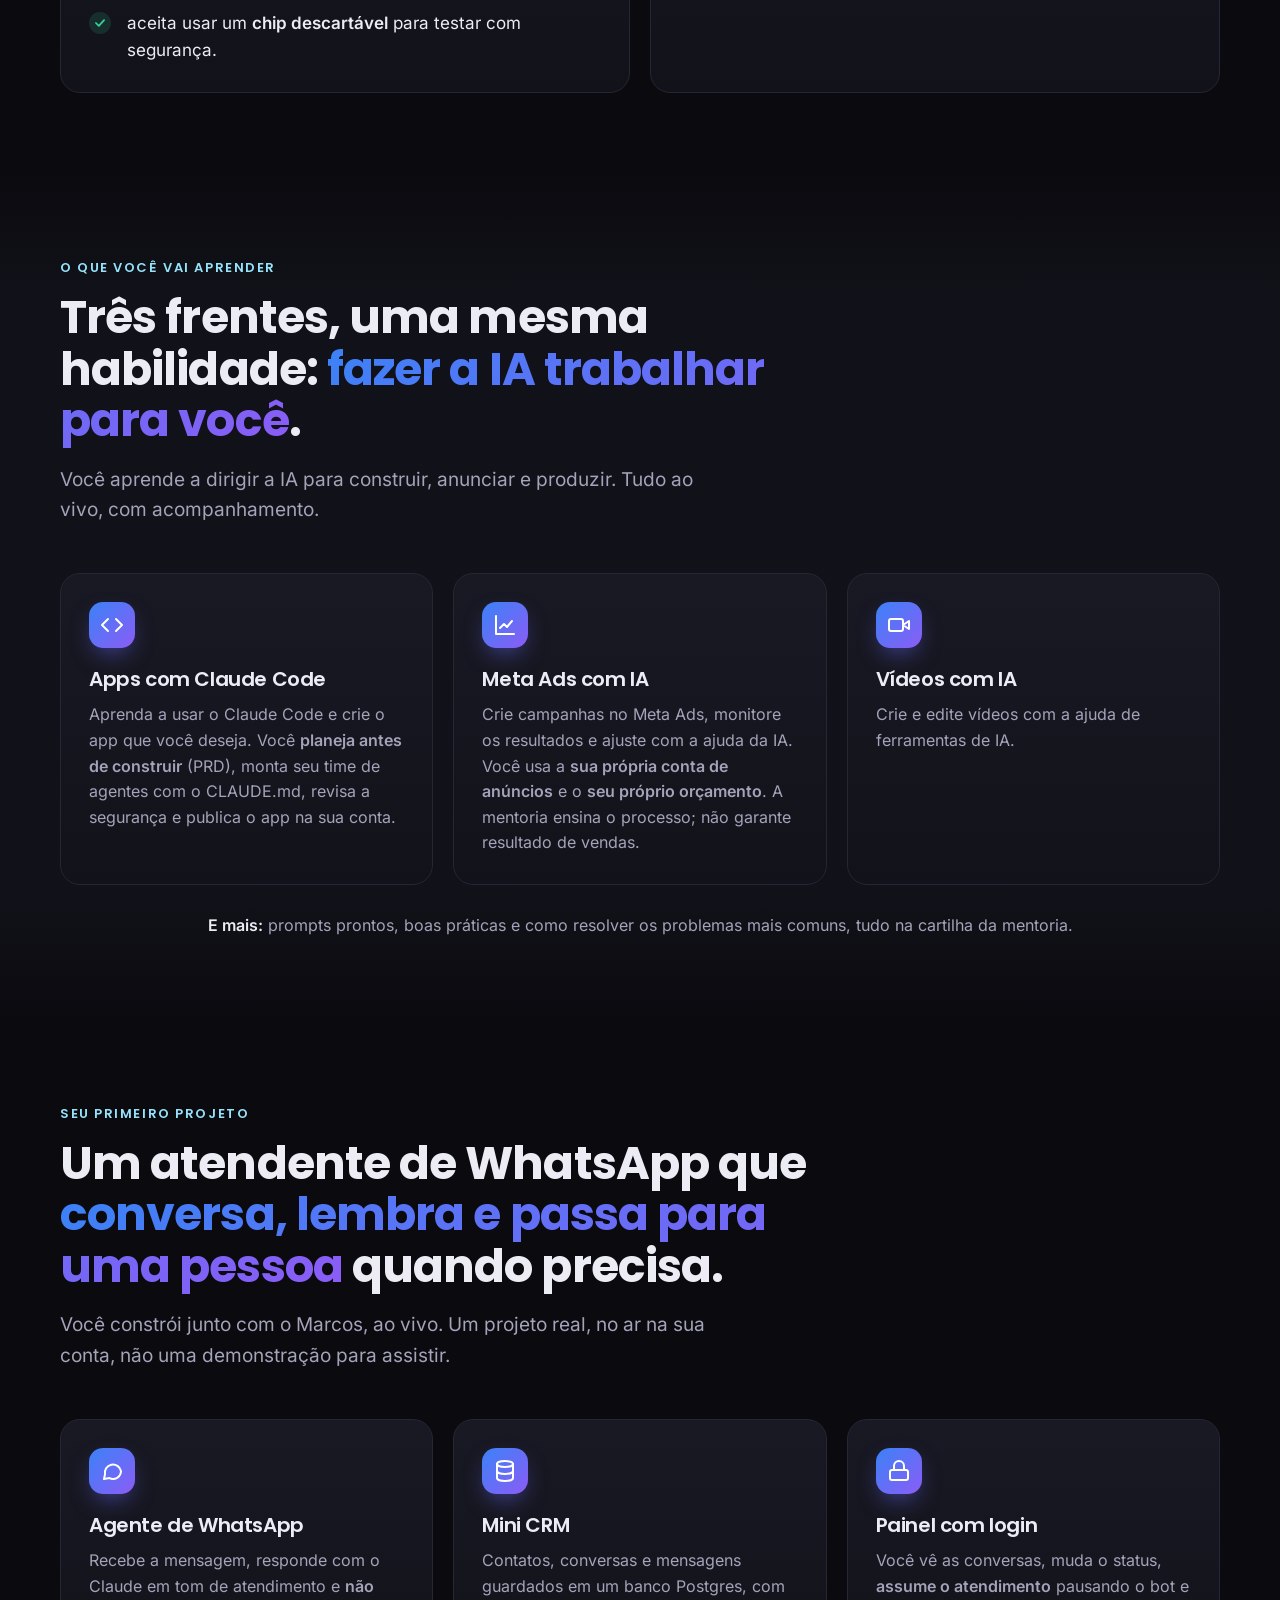
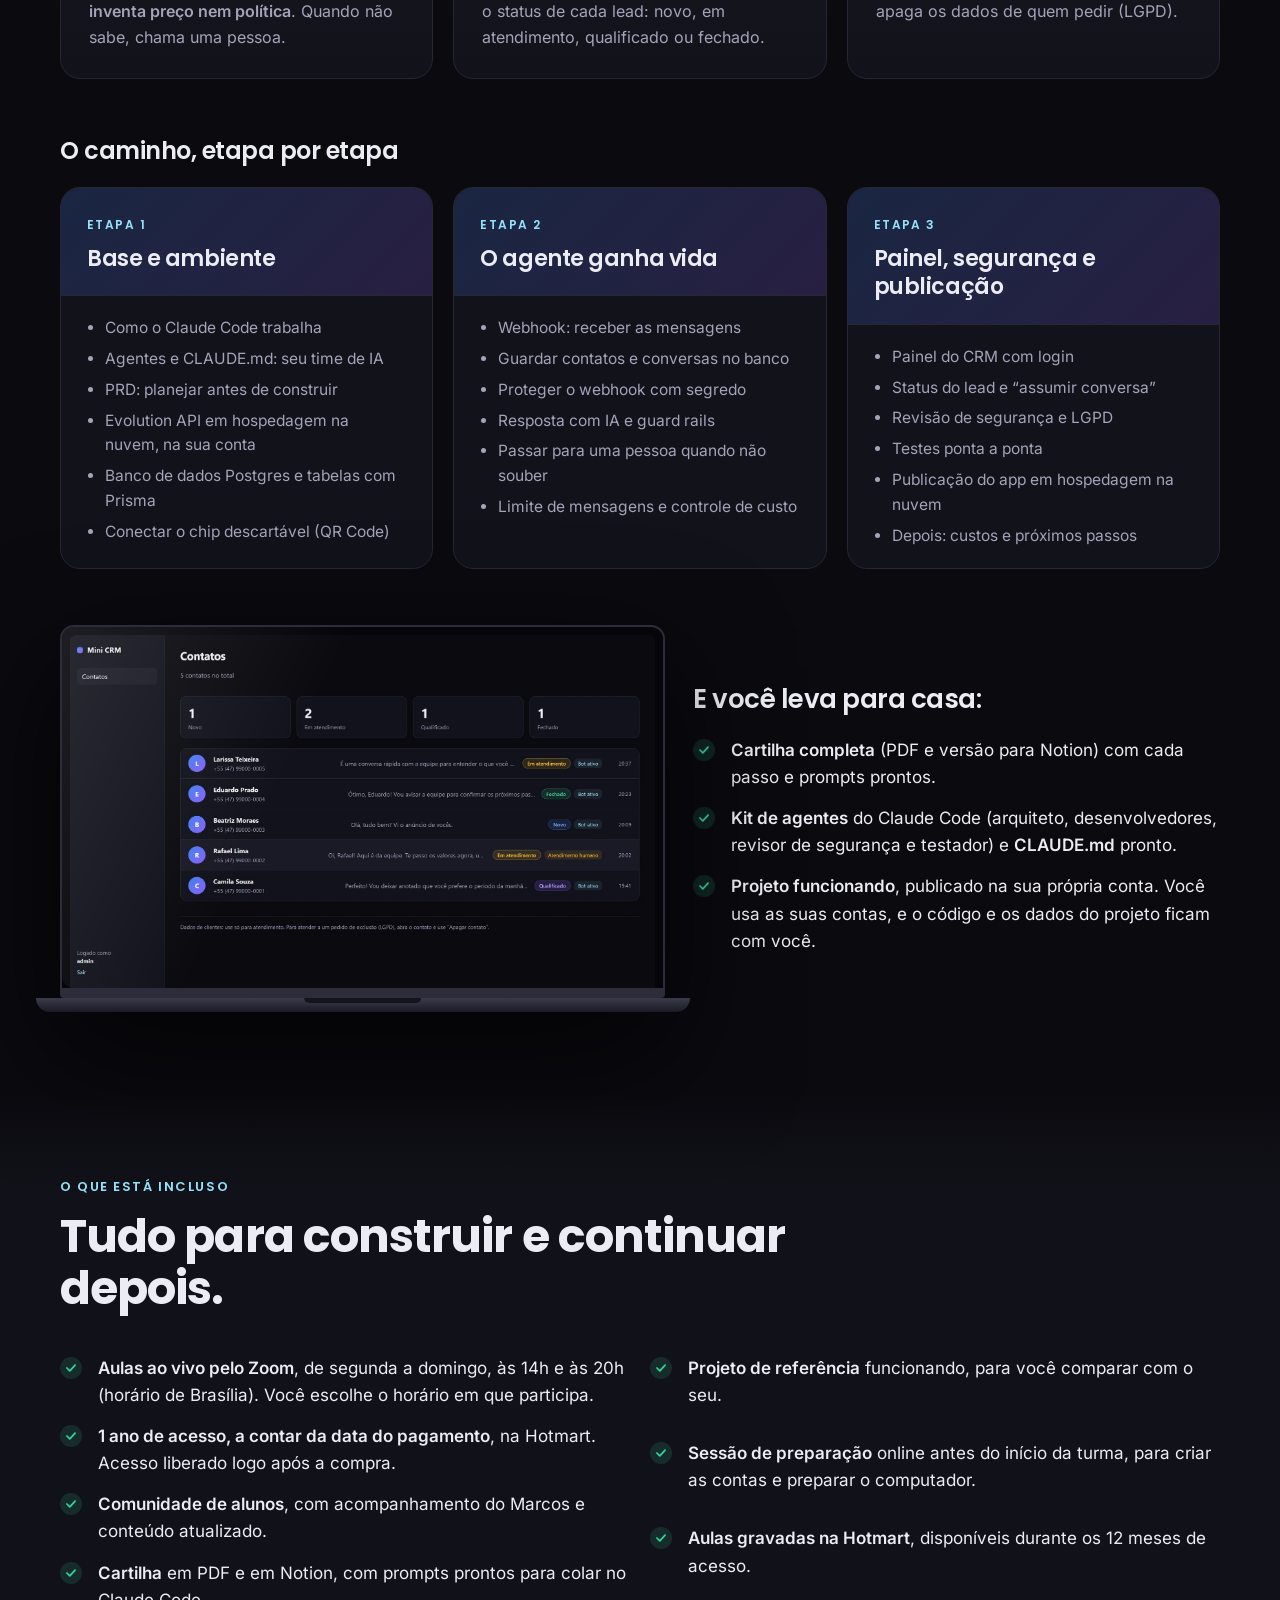
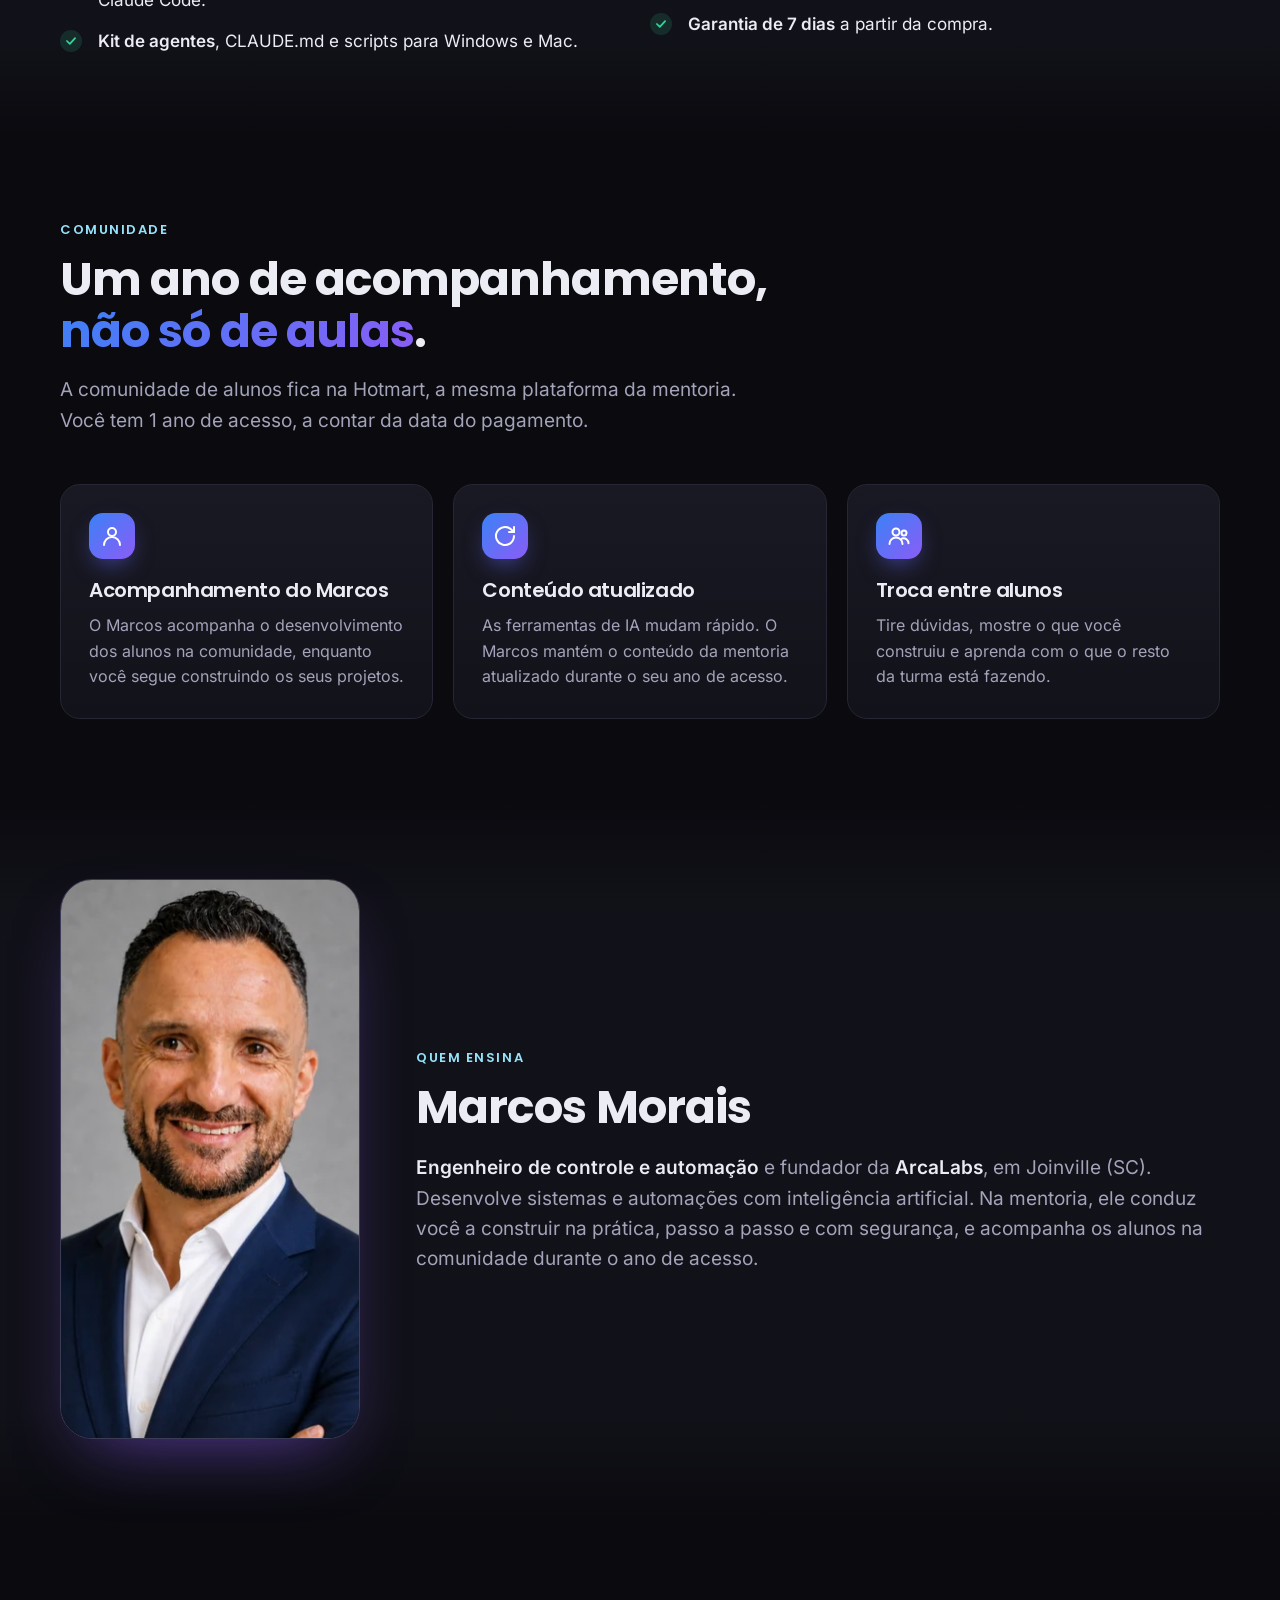
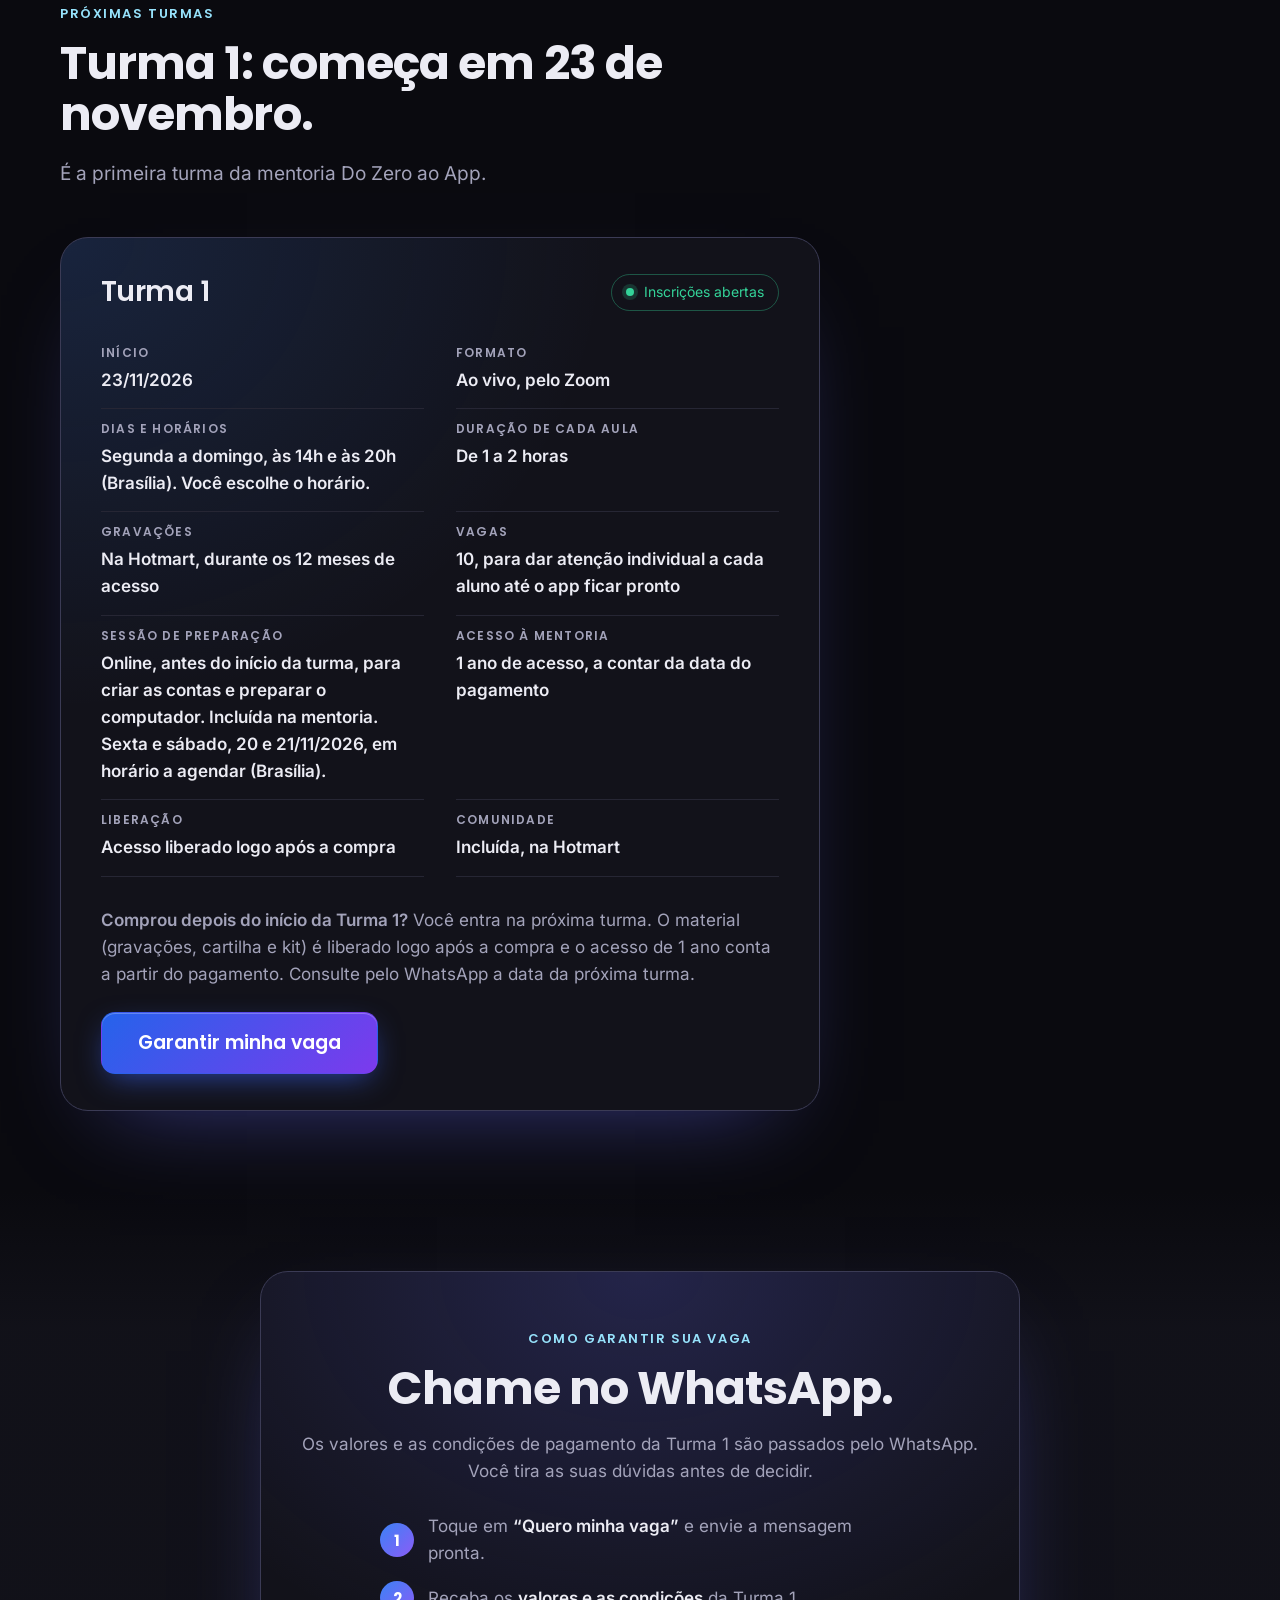
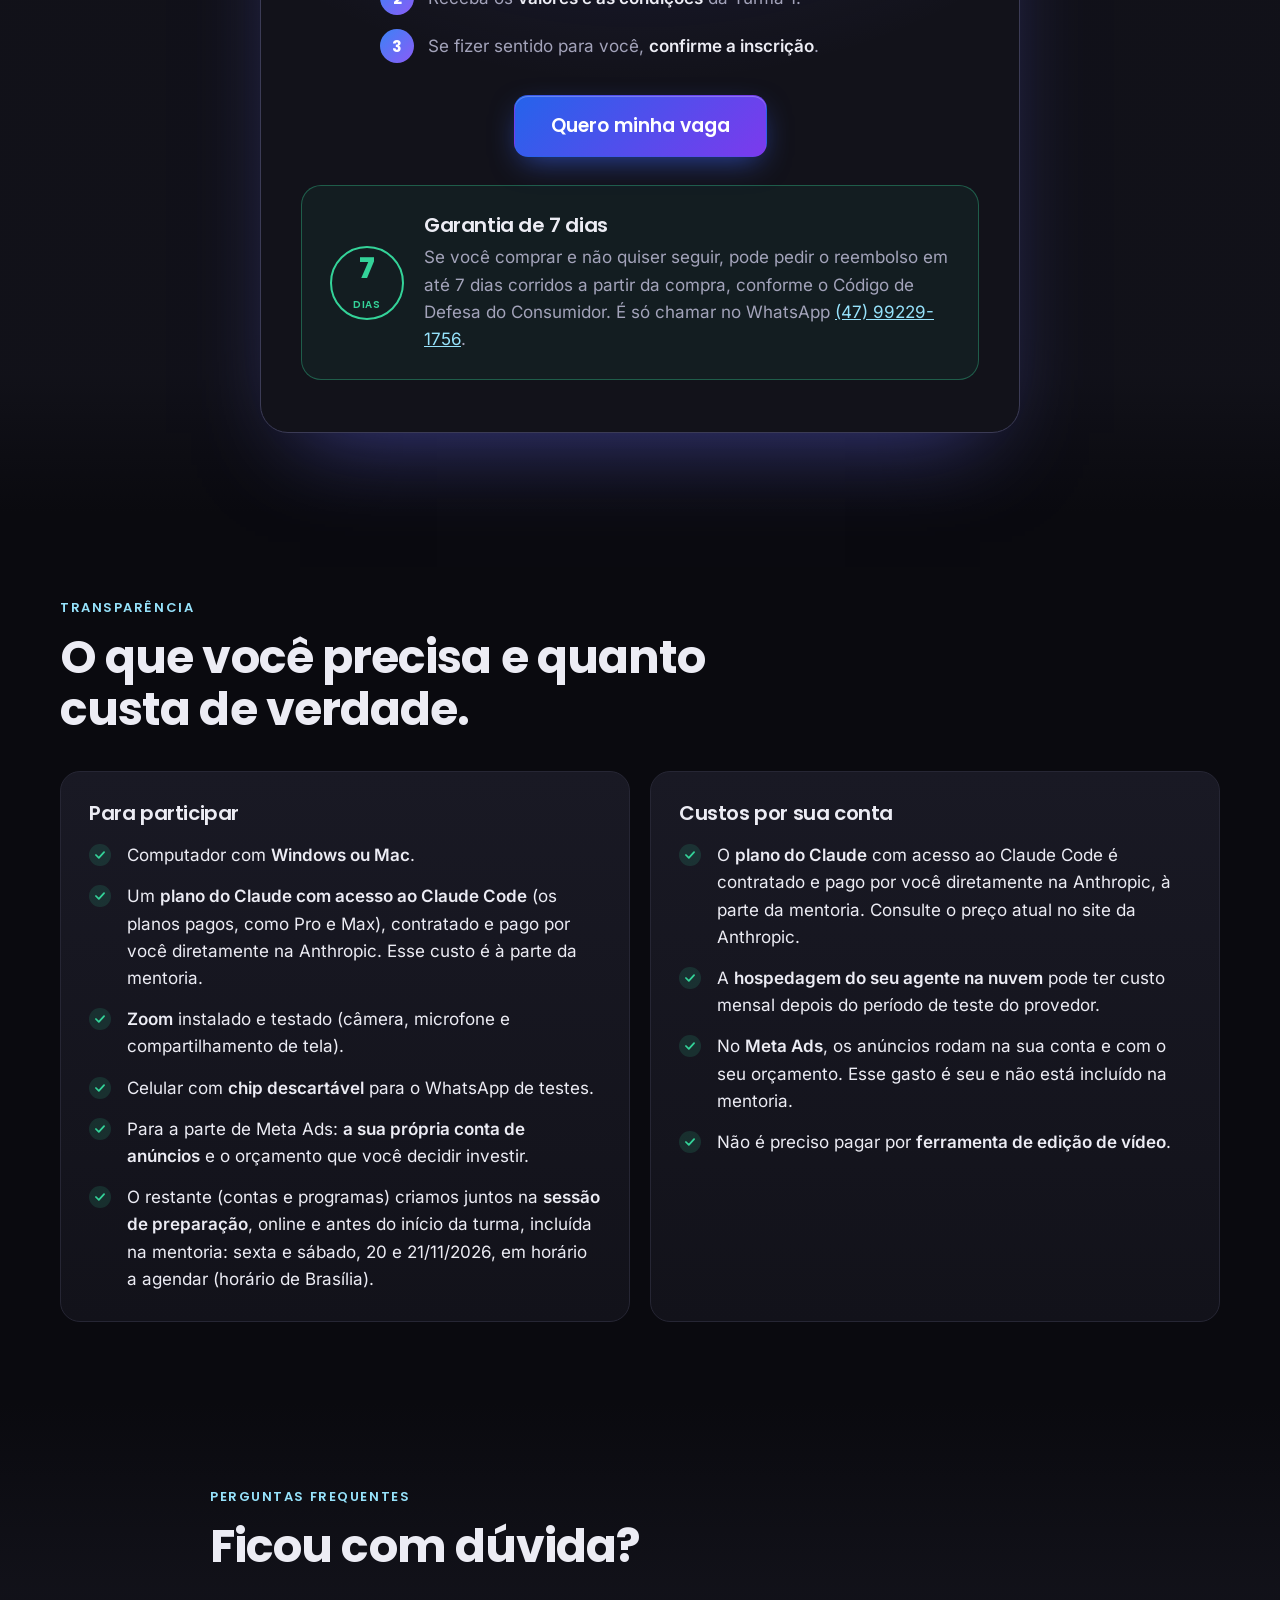
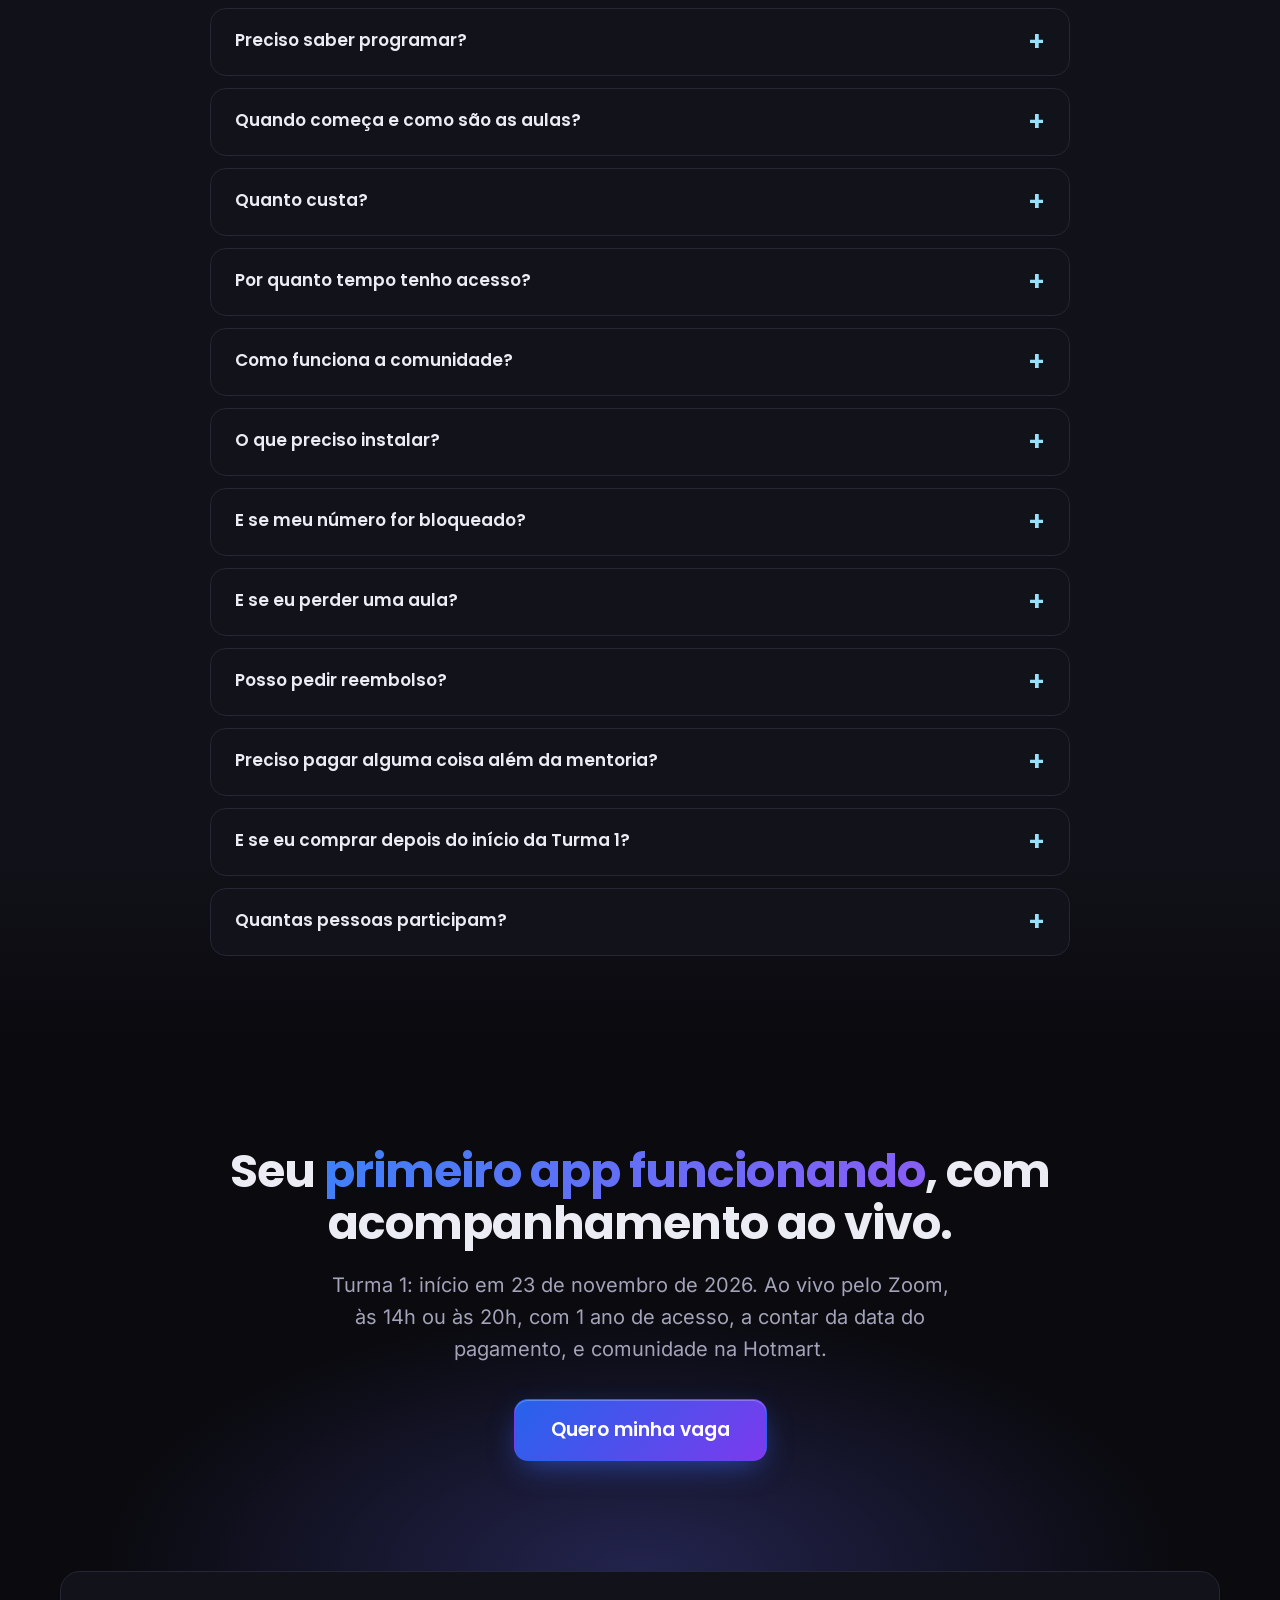
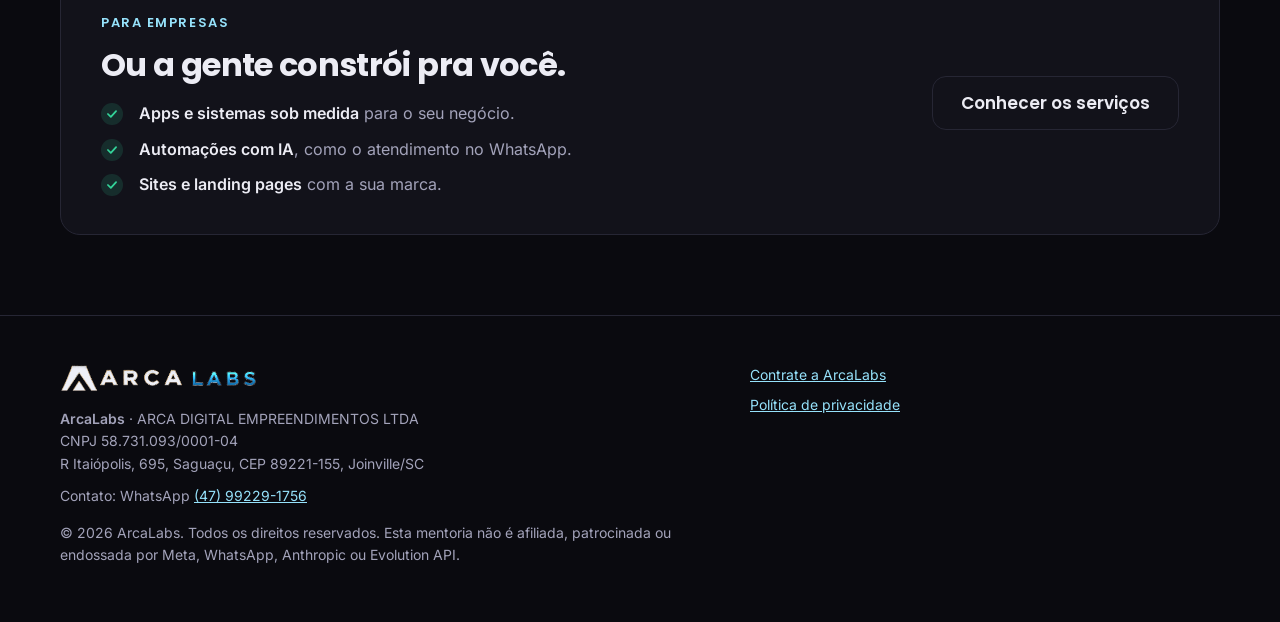
==== commit 18004304: "feat(conteudo): trocar "curso" por "mentoria" no site, com concordância - Home, termos e política: p" ====
--- a/index.html
+++ b/index.html
@@ -3,8 +3,8 @@
 <head>
   <meta charset="utf-8">
   <meta name="viewport" content="width=device-width, initial-scale=1">
-  <title>Escola ArcaLabs | Curso Do Zero ao App: crie apps com IA, ao vivo</title>
-  <meta name="description" content="Escola de desenvolvimento com IA da ArcaLabs. Curso online e ao vivo: aprenda a usar o Claude Code e crie o seu app, além de campanhas de Meta Ads e vídeos com IA. Turma 1 começa em 23/11/2026.">
+  <title>Escola ArcaLabs | Mentoria Do Zero ao App: crie apps com IA, ao vivo</title>
+  <meta name="description" content="Escola de desenvolvimento com IA da ArcaLabs. Mentoria online e ao vivo: aprenda a usar o Claude Code e crie o seu app, além de campanhas de Meta Ads e vídeos com IA. Turma 1 começa em 23/11/2026.">
   <meta name="theme-color" content="#0a0a0f">
   <link rel="canonical" href="https://arcalabs.com.br/">
   <link rel="icon" href="assets/favicon.svg" type="image/svg+xml">
@@ -12,8 +12,8 @@
   <meta property="og:type" content="website">
   <meta property="og:locale" content="pt_BR">
   <meta property="og:site_name" content="ArcaLabs">
-  <meta property="og:title" content="Escola ArcaLabs | Curso Do Zero ao App: crie apps com IA, ao vivo">
-  <meta property="og:description" content="Curso online e ao vivo: aprenda a usar o Claude Code e crie o seu app, além de campanhas de Meta Ads e vídeos com IA. Turma 1 começa em 23/11/2026.">
+  <meta property="og:title" content="Escola ArcaLabs | Mentoria Do Zero ao App: crie apps com IA, ao vivo">
+  <meta property="og:description" content="Mentoria online e ao vivo: aprenda a usar o Claude Code e crie o seu app, além de campanhas de Meta Ads e vídeos com IA. Turma 1 começa em 23/11/2026.">
   <meta property="og:url" content="https://arcalabs.com.br/">
   <!-- og:image removida até existir uma imagem sem "3 dias" (ver CHANGELOG-REDESIGN.md) -->
   <meta name="twitter:card" content="summary">
@@ -30,7 +30,7 @@
     <div class="cont">
       <a class="marca" href="#curso" aria-label="ArcaLabs, início"><img src="assets/logo-arcalabs-escuro.png" alt="ArcaLabs" width="210" height="30"></a>
       <nav class="menu" id="menu" aria-label="Principal">
-        <a href="#curso">O Curso</a>
+        <a href="#curso">A Mentoria</a>
         <a href="#aprender">O que você vai aprender</a>
         <a href="#comunidade">Comunidade</a>
         <a href="#turmas">Próximas turmas</a>
@@ -39,7 +39,7 @@
         <a href="#contato">Contato</a>
       </nav>
       <div class="topo-acoes">
-        <a class="btn" data-compra href="https://wa.me/5547992291756?text=Quero%20garantir%20minha%20vaga%20na%20Turma%201%20do%20curso%20Do%20Zero%20ao%20App">Quero minha vaga</a>
+        <a class="btn" data-compra href="https://wa.me/5547992291756?text=Quero%20garantir%20minha%20vaga%20na%20Turma%201%20da%20mentoria%20Do%20Zero%20ao%20App">Quero minha vaga</a>
         <button class="menu-botao" id="menu-botao" type="button" aria-expanded="false" aria-controls="menu" aria-label="Abrir menu"><span></span><span></span><span></span></button>
       </div>
     </div>
@@ -52,10 +52,10 @@
         <div>
           <a class="selo-evento rev" href="#turmas"><span class="ponto-vivo" aria-hidden="true"></span><span><b>Próxima turma: 23/11</b> · online e ao vivo</span></a>
           <h1 class="rev">Do zero ao <span class="grad">seu primeiro app com IA</span>.</h1>
-          <p class="lead rev">No curso <strong>Do Zero ao App</strong>, online e ao vivo pelo Zoom, você aprende em poucos dias a usar o Claude Code e cria o app que deseja, <strong>sem precisar saber programar</strong>. E ainda usa a IA para criar campanhas no Meta Ads e vídeos.</p>
+          <p class="lead rev">Na mentoria <strong>Do Zero ao App</strong>, online e ao vivo pelo Zoom, você aprende em poucos dias a usar o Claude Code e cria o app que deseja, <strong>sem precisar saber programar</strong>. E ainda usa a IA para criar campanhas no Meta Ads e vídeos.</p>
           <div class="acoes rev">
-            <a class="btn btn-grande" data-compra href="https://wa.me/5547992291756?text=Quero%20garantir%20minha%20vaga%20na%20Turma%201%20do%20curso%20Do%20Zero%20ao%20App">Quero minha vaga</a>
-            <a class="btn btn-fantasma" href="https://wa.me/5547992291756?text=Ol%C3%A1!%20Tenho%20uma%20d%C3%BAvida%20sobre%20o%20curso%20Do%20Zero%20ao%20App." rel="noopener">Tirar dúvidas no WhatsApp</a>
+            <a class="btn btn-grande" data-compra href="https://wa.me/5547992291756?text=Quero%20garantir%20minha%20vaga%20na%20Turma%201%20da%20mentoria%20Do%20Zero%20ao%20App">Quero minha vaga</a>
+            <a class="btn btn-fantasma" href="https://wa.me/5547992291756?text=Ol%C3%A1!%20Tenho%20uma%20d%C3%BAvida%20sobre%20a%20mentoria%20Do%20Zero%20ao%20App." rel="noopener">Tirar dúvidas no WhatsApp</a>
           </div>
           <ul class="fatos rev">
             <li><strong>Ao vivo</strong> pelo Zoom</li>
@@ -110,7 +110,7 @@
               <li><span>quer fazer <b>envio de mensagens em massa</b> ou spam;</span></li>
               <li><span>espera receber um sistema pronto <b>sem praticar</b> junto com a turma;</span></li>
               <li><span>pretende usar o <b>número pessoal ou comercial</b> principal nos testes;</span></li>
-              <li><span>procura promessa de ganho financeiro: <b>este curso ensina a construir</b>, não garante resultado de vendas.</span></li>
+              <li><span>procura promessa de ganho financeiro: <b>esta mentoria ensina a construir</b>, não garante resultado de vendas.</span></li>
             </ul>
           </div>
         </div>
@@ -132,7 +132,7 @@
           <div class="cartao rev">
             <div class="icone"><svg viewBox="0 0 24 24" fill="none" stroke="currentColor" stroke-width="2" stroke-linecap="round" stroke-linejoin="round" aria-hidden="true"><path d="M3 3v18h18"/><path d="m7 15 4-4 3 3 5-6"/></svg></div>
             <h3>Meta Ads com IA</h3>
-            <p>Crie campanhas no Meta Ads, monitore os resultados e ajuste com a ajuda da IA. Você usa a <b>sua própria conta de anúncios</b> e o <b>seu próprio orçamento</b>. O curso ensina o processo; não garante resultado de vendas.</p>
+            <p>Crie campanhas no Meta Ads, monitore os resultados e ajuste com a ajuda da IA. Você usa a <b>sua própria conta de anúncios</b> e o <b>seu próprio orçamento</b>. A mentoria ensina o processo; não garante resultado de vendas.</p>
           </div>
           <div class="cartao rev">
             <div class="icone"><svg viewBox="0 0 24 24" fill="none" stroke="currentColor" stroke-width="2" stroke-linecap="round" stroke-linejoin="round" aria-hidden="true"><rect x="2" y="6" width="14" height="12" rx="2"/><path d="m22 8-6 4 6 4z"/></svg></div>
@@ -140,7 +140,7 @@
             <p>Crie e edite vídeos com a ajuda de ferramentas de IA.</p>
           </div>
         </div>
-        <p class="e-mais rev"><b>E mais:</b> prompts prontos, boas práticas e como resolver os problemas mais comuns, tudo na cartilha do curso.</p>
+        <p class="e-mais rev"><b>E mais:</b> prompts prontos, boas práticas e como resolver os problemas mais comuns, tudo na cartilha da mentoria.</p>
       </div>
     </section>
 
@@ -232,7 +232,7 @@
       <div class="cont">
         <span class="rotulo rev">Comunidade</span>
         <h2 class="titulo-secao rev">Um ano de acompanhamento, <span class="grad">não só de aulas</span>.</h2>
-        <p class="sub-secao rev">A comunidade de alunos fica na Hotmart, a mesma plataforma do curso. Você tem 1 ano de acesso, a contar da data do pagamento.</p>
+        <p class="sub-secao rev">A comunidade de alunos fica na Hotmart, a mesma plataforma da mentoria. Você tem 1 ano de acesso, a contar da data do pagamento.</p>
         <div class="grade-3">
           <div class="cartao rev">
             <div class="icone"><svg viewBox="0 0 24 24" fill="none" stroke="currentColor" stroke-width="2" stroke-linecap="round" stroke-linejoin="round" aria-hidden="true"><circle cx="12" cy="8" r="4"/><path d="M4 21a8 8 0 0 1 16 0"/></svg></div>
@@ -242,7 +242,7 @@
           <div class="cartao rev">
             <div class="icone"><svg viewBox="0 0 24 24" fill="none" stroke="currentColor" stroke-width="2" stroke-linecap="round" stroke-linejoin="round" aria-hidden="true"><path d="M21 12a9 9 0 1 1-3-6.7L21 8"/><path d="M21 3v5h-5"/></svg></div>
             <h3>Conteúdo atualizado</h3>
-            <p>As ferramentas de IA mudam rápido. O Marcos mantém o conteúdo do curso atualizado durante o seu ano de acesso.</p>
+            <p>As ferramentas de IA mudam rápido. O Marcos mantém o conteúdo da mentoria atualizado durante o seu ano de acesso.</p>
           </div>
           <div class="cartao rev">
             <div class="icone"><svg viewBox="0 0 24 24" fill="none" stroke="currentColor" stroke-width="2" stroke-linecap="round" stroke-linejoin="round" aria-hidden="true"><circle cx="9" cy="8" r="3.5"/><circle cx="17" cy="9" r="2.5"/><path d="M2.5 20a6.5 6.5 0 0 1 13 0M15 14.5a5 5 0 0 1 6.5 4.8"/></svg></div>
@@ -256,11 +256,11 @@
     <!-- 7. INSTRUTOR -->
     <section class="fundo-alt" id="instrutor">
       <div class="cont instrutor">
-        <img class="rev" src="assets/marcos-morais.webp" alt="Marcos Morais, instrutor do curso e fundador da ArcaLabs" width="560" height="560" loading="lazy">
+        <img class="rev" src="assets/marcos-morais.webp" alt="Marcos Morais, instrutor da mentoria e fundador da ArcaLabs" width="560" height="560" loading="lazy">
         <div class="rev">
           <span class="rotulo">Quem ensina</span>
           <h2>Marcos Morais</h2>
-          <p><b>Engenheiro de controle e automação</b> e fundador da <b>ArcaLabs</b>, em Joinville (SC). Desenvolve sistemas e automações com inteligência artificial. No curso, ele conduz você a construir na prática, passo a passo e com segurança, e acompanha os alunos na comunidade durante o ano de acesso.</p>
+          <p><b>Engenheiro de controle e automação</b> e fundador da <b>ArcaLabs</b>, em Joinville (SC). Desenvolve sistemas e automações com inteligência artificial. Na mentoria, ele conduz você a construir na prática, passo a passo e com segurança, e acompanha os alunos na comunidade durante o ano de acesso.</p>
         </div>
       </div>
     </section>
@@ -270,7 +270,7 @@
       <div class="cont">
         <span class="rotulo rev">Próximas turmas</span>
         <h2 class="titulo-secao rev">Turma 1: começa em 23 de novembro.</h2>
-        <p class="sub-secao rev">É a primeira turma do curso Do Zero ao App.</p>
+        <p class="sub-secao rev">É a primeira turma da mentoria Do Zero ao App.</p>
         <article class="turma rev">
           <div class="turma-topo">
             <h3>Turma 1</h3>
@@ -283,13 +283,13 @@
             <div><dt>Duração de cada aula</dt><dd>De 1 a 2 horas</dd></div>
             <div><dt>Gravações</dt><dd>Na Hotmart, durante os 12 meses de acesso</dd></div>
             <div><dt>Vagas</dt><dd>10, para dar atenção individual a cada aluno até o app ficar pronto</dd></div>
-            <div><dt>Sessão de preparação</dt><dd>Online, antes do início da turma, para criar as contas e preparar o computador. Incluída no curso. Sexta e sábado, 20 e 21/11/2026, em horário a agendar (Brasília).</dd></div>
-            <div><dt>Acesso ao curso</dt><dd>1 ano de acesso, a contar da data do pagamento</dd></div>
+            <div><dt>Sessão de preparação</dt><dd>Online, antes do início da turma, para criar as contas e preparar o computador. Incluída na mentoria. Sexta e sábado, 20 e 21/11/2026, em horário a agendar (Brasília).</dd></div>
+            <div><dt>Acesso à mentoria</dt><dd>1 ano de acesso, a contar da data do pagamento</dd></div>
             <div><dt>Liberação</dt><dd>Acesso liberado logo após a compra</dd></div>
             <div><dt>Comunidade</dt><dd>Incluída, na Hotmart</dd></div>
           </dl>
           <p class="suave" style="margin:0 0 24px"><b>Comprou depois do início da Turma 1?</b> Você entra na próxima turma. O material (gravações, cartilha e kit) é liberado logo após a compra e o acesso de 1 ano conta a partir do pagamento. Consulte pelo WhatsApp a data da próxima turma.</p>
-          <a class="btn btn-grande" data-compra href="https://wa.me/5547992291756?text=Quero%20garantir%20minha%20vaga%20na%20Turma%201%20do%20curso%20Do%20Zero%20ao%20App">Garantir minha vaga</a>
+          <a class="btn btn-grande" data-compra href="https://wa.me/5547992291756?text=Quero%20garantir%20minha%20vaga%20na%20Turma%201%20da%20mentoria%20Do%20Zero%20ao%20App">Garantir minha vaga</a>
         </article>
       </div>
     </section>
@@ -306,7 +306,7 @@
             <li><span class="num">2</span><span>Receba os <b>valores e as condições</b> da Turma 1.</span></li>
             <li><span class="num">3</span><span>Se fizer sentido para você, <b>confirme a inscrição</b>.</span></li>
           </ol>
-          <a class="btn btn-grande" data-compra href="https://wa.me/5547992291756?text=Quero%20garantir%20minha%20vaga%20na%20Turma%201%20do%20curso%20Do%20Zero%20ao%20App">Quero minha vaga</a>
+          <a class="btn btn-grande" data-compra href="https://wa.me/5547992291756?text=Quero%20garantir%20minha%20vaga%20na%20Turma%201%20da%20mentoria%20Do%20Zero%20ao%20App">Quero minha vaga</a>
 
           <div class="garantia rev" id="garantia">
             <div class="selo-7">7<small>dias</small></div>
@@ -329,19 +329,19 @@
             <h3>Para participar</h3>
             <ul class="lista" style="margin-top:16px">
               <li><span>Computador com <b>Windows ou Mac</b>.</span></li>
-              <li><span>Um <b>plano do Claude com acesso ao Claude Code</b> (os planos pagos, como Pro e Max), contratado e pago por você diretamente na Anthropic. Esse custo é à parte do curso.</span></li>
+              <li><span>Um <b>plano do Claude com acesso ao Claude Code</b> (os planos pagos, como Pro e Max), contratado e pago por você diretamente na Anthropic. Esse custo é à parte da mentoria.</span></li>
               <li><span><b>Zoom</b> instalado e testado (câmera, microfone e compartilhamento de tela).</span></li>
               <li><span>Celular com <b>chip descartável</b> para o WhatsApp de testes.</span></li>
               <li><span>Para a parte de Meta Ads: <b>a sua própria conta de anúncios</b> e o orçamento que você decidir investir.</span></li>
-              <li><span>O restante (contas e programas) criamos juntos na <b>sessão de preparação</b>, online e antes do início da turma, incluída no curso: sexta e sábado, 20 e 21/11/2026, em horário a agendar (horário de Brasília).</span></li>
+              <li><span>O restante (contas e programas) criamos juntos na <b>sessão de preparação</b>, online e antes do início da turma, incluída na mentoria: sexta e sábado, 20 e 21/11/2026, em horário a agendar (horário de Brasília).</span></li>
             </ul>
           </div>
           <div class="cartao rev">
             <h3>Custos por sua conta</h3>
             <ul class="lista" style="margin-top:16px">
-              <li><span>O <b>plano do Claude</b> com acesso ao Claude Code é contratado e pago por você diretamente na Anthropic, à parte do curso. Consulte o preço atual no site da Anthropic.</span></li>
+              <li><span>O <b>plano do Claude</b> com acesso ao Claude Code é contratado e pago por você diretamente na Anthropic, à parte da mentoria. Consulte o preço atual no site da Anthropic.</span></li>
               <li><span>A <b>hospedagem do seu agente na nuvem</b> pode ter custo mensal depois do período de teste do provedor.</span></li>
-              <li><span>No <b>Meta Ads</b>, os anúncios rodam na sua conta e com o seu orçamento. Esse gasto é seu e não está incluído no curso.</span></li>
+              <li><span>No <b>Meta Ads</b>, os anúncios rodam na sua conta e com o seu orçamento. Esse gasto é seu e não está incluído na mentoria.</span></li>
               <li><span>Não é preciso pagar por <b>ferramenta de edição de vídeo</b>.</span></li>
             </ul>
           </div>
@@ -357,14 +357,14 @@
         <div class="rev">
           <details><summary>Preciso saber programar?</summary><div class="resp">Não. Quem escreve o código é o Claude Code. Você aprende a pedir, conferir e corrigir, com prompts prontos e o instrutor ao vivo. Só é preciso saber usar o computador e seguir instruções.</div></details>
           <details><summary>Quando começa e como são as aulas?</summary><div class="resp">A Turma 1 começa em 23 de novembro de 2026. As aulas são ao vivo pelo Zoom, de segunda a domingo, em dois horários: 14h e 20h (horário de Brasília). Você escolhe o horário em que participa. Cada aula dura de 1 a 2 horas.</div></details>
-          <details><summary>Quanto custa?</summary><div class="resp">Os valores e as condições de pagamento da Turma 1 são passados pelo WhatsApp <a href="https://wa.me/5547992291756?text=Quero%20garantir%20minha%20vaga%20na%20Turma%201%20do%20curso%20Do%20Zero%20ao%20App" rel="noopener" style="color:var(--ciano)">(47) 99229-1756</a>. É só chamar.</div></details>
+          <details><summary>Quanto custa?</summary><div class="resp">Os valores e as condições de pagamento da Turma 1 são passados pelo WhatsApp <a href="https://wa.me/5547992291756?text=Quero%20garantir%20minha%20vaga%20na%20Turma%201%20da%20mentoria%20Do%20Zero%20ao%20App" rel="noopener" style="color:var(--ciano)">(47) 99229-1756</a>. É só chamar.</div></details>
           <details><summary>Por quanto tempo tenho acesso?</summary><div class="resp">Você tem 1 ano de acesso, a contar da data do pagamento. O acesso é liberado logo após a compra, com as gravações, a cartilha e o kit de agentes. Nesse período você também participa da comunidade de alunos na Hotmart.</div></details>
-          <details><summary>Como funciona a comunidade?</summary><div class="resp">A comunidade fica na Hotmart, a mesma plataforma do curso. Lá o Marcos acompanha o desenvolvimento dos alunos e mantém o conteúdo atualizado, e você troca experiências com a turma.</div></details>
-          <details><summary>O que preciso instalar?</summary><div class="resp">Antes do curso, você assina um plano do Claude com acesso ao Claude Code (os planos pagos, como Pro e Max), direto na Anthropic, e instala o Zoom. O restante (Git, Node.js, VS Code e o Claude Code) instalamos juntos na sessão de preparação, online e antes do início da turma, incluída no curso. Nela também criamos as contas necessárias. A sessão acontece na sexta e no sábado, 20 e 21/11/2026, em horário a agendar (horário de Brasília).</div></details>
-          <details><summary>E se meu número for bloqueado?</summary><div class="resp">Por isso o curso usa um chip descartável, separado do seu número pessoal ou comercial. A conexão por QR Code não é a oficial da Meta e traz esse risco. Mostramos como levar o agente à produção pela API oficial.</div></details>
+          <details><summary>Como funciona a comunidade?</summary><div class="resp">A comunidade fica na Hotmart, a mesma plataforma da mentoria. Lá o Marcos acompanha o desenvolvimento dos alunos e mantém o conteúdo atualizado, e você troca experiências com a turma.</div></details>
+          <details><summary>O que preciso instalar?</summary><div class="resp">Antes da mentoria, você assina um plano do Claude com acesso ao Claude Code (os planos pagos, como Pro e Max), direto na Anthropic, e instala o Zoom. O restante (Git, Node.js, VS Code e o Claude Code) instalamos juntos na sessão de preparação, online e antes do início da turma, incluída na mentoria. Nela também criamos as contas necessárias. A sessão acontece na sexta e no sábado, 20 e 21/11/2026, em horário a agendar (horário de Brasília).</div></details>
+          <details><summary>E se meu número for bloqueado?</summary><div class="resp">Por isso a mentoria usa um chip descartável, separado do seu número pessoal ou comercial. A conexão por QR Code não é a oficial da Meta e traz esse risco. Mostramos como levar o agente à produção pela API oficial.</div></details>
           <details><summary>E se eu perder uma aula?</summary><div class="resp">Você assiste à gravação na Hotmart. As aulas ficam gravadas e disponíveis durante os 12 meses de acesso.</div></details>
           <details><summary>Posso pedir reembolso?</summary><div class="resp">Sim. Você tem 7 dias corridos a partir da compra para pedir o reembolso, conforme o Código de Defesa do Consumidor. O pedido é feito pelo WhatsApp (47) 99229-1756.</div></details>
-          <details><summary>Preciso pagar alguma coisa além do curso?</summary><div class="resp">Sim. Você precisa de um plano do Claude com acesso ao Claude Code (os planos pagos, como Pro e Max), contratado e pago diretamente na Anthropic, à parte do curso. Consulte o preço no site da Anthropic. A hospedagem do seu agente na nuvem pode ter custo mensal depois do período de teste do provedor. No Meta Ads, os anúncios rodam na sua própria conta e com o seu orçamento; esse gasto é seu e não está incluído no curso. Não é preciso pagar por ferramenta de edição de vídeo.</div></details>
+          <details><summary>Preciso pagar alguma coisa além da mentoria?</summary><div class="resp">Sim. Você precisa de um plano do Claude com acesso ao Claude Code (os planos pagos, como Pro e Max), contratado e pago diretamente na Anthropic, à parte da mentoria. Consulte o preço no site da Anthropic. A hospedagem do seu agente na nuvem pode ter custo mensal depois do período de teste do provedor. No Meta Ads, os anúncios rodam na sua própria conta e com o seu orçamento; esse gasto é seu e não está incluído na mentoria. Não é preciso pagar por ferramenta de edição de vídeo.</div></details>
           <details><summary>E se eu comprar depois do início da Turma 1?</summary><div class="resp">Você entra na próxima turma. O material (gravações, cartilha e kit) é liberado logo após a compra e o acesso de 1 ano conta a partir do pagamento. Consulte pelo WhatsApp a data da próxima turma.</div></details>
           <details><summary>Quantas pessoas participam?</summary><div class="resp">A Turma 1 tem 10 vagas. A turma é limitada para dar atenção individual e acompanhar cada aluno até finalizar o app.</div></details>
         </div>
@@ -376,7 +376,7 @@
       <div class="cont">
         <h2 class="rev">Seu <span class="grad">primeiro app funcionando</span>, com acompanhamento ao vivo.</h2>
         <p class="rev">Turma 1: início em 23 de novembro de 2026. Ao vivo pelo Zoom, às 14h ou às 20h, com 1 ano de acesso, a contar da data do pagamento, e comunidade na Hotmart.</p>
-        <a class="btn btn-grande rev" data-compra href="https://wa.me/5547992291756?text=Quero%20garantir%20minha%20vaga%20na%20Turma%201%20do%20curso%20Do%20Zero%20ao%20App">Quero minha vaga</a>
+        <a class="btn btn-grande rev" data-compra href="https://wa.me/5547992291756?text=Quero%20garantir%20minha%20vaga%20na%20Turma%201%20da%20mentoria%20Do%20Zero%20ao%20App">Quero minha vaga</a>
       </div>
     </section>
 
@@ -410,7 +410,7 @@
         <img src="assets/logo-arcalabs-escuro.png" alt="ArcaLabs" width="196" height="28">
         <p><b>ArcaLabs</b> · ARCA DIGITAL EMPREENDIMENTOS LTDA<br>CNPJ 58.731.093/0001-04<br>R Itaiópolis, 695, Saguaçu, CEP 89221-155, Joinville/SC</p>
         <p style="margin-top:10px">Contato: WhatsApp <a href="https://wa.me/5547992291756" rel="noopener">(47) 99229-1756</a></p>
-        <p style="margin-top:14px">© <span id="ano">2026</span> ArcaLabs. Todos os direitos reservados. Este curso não é afiliado, patrocinado ou endossado por Meta, WhatsApp, Anthropic ou Evolution API.</p>
+        <p style="margin-top:14px">© <span id="ano">2026</span> ArcaLabs. Todos os direitos reservados. Esta mentoria não é afiliada, patrocinada ou endossada por Meta, WhatsApp, Anthropic ou Evolution API.</p>
       </div>
       <nav aria-label="Outras páginas">
         <a href="contrate/">Contrate a ArcaLabs</a>
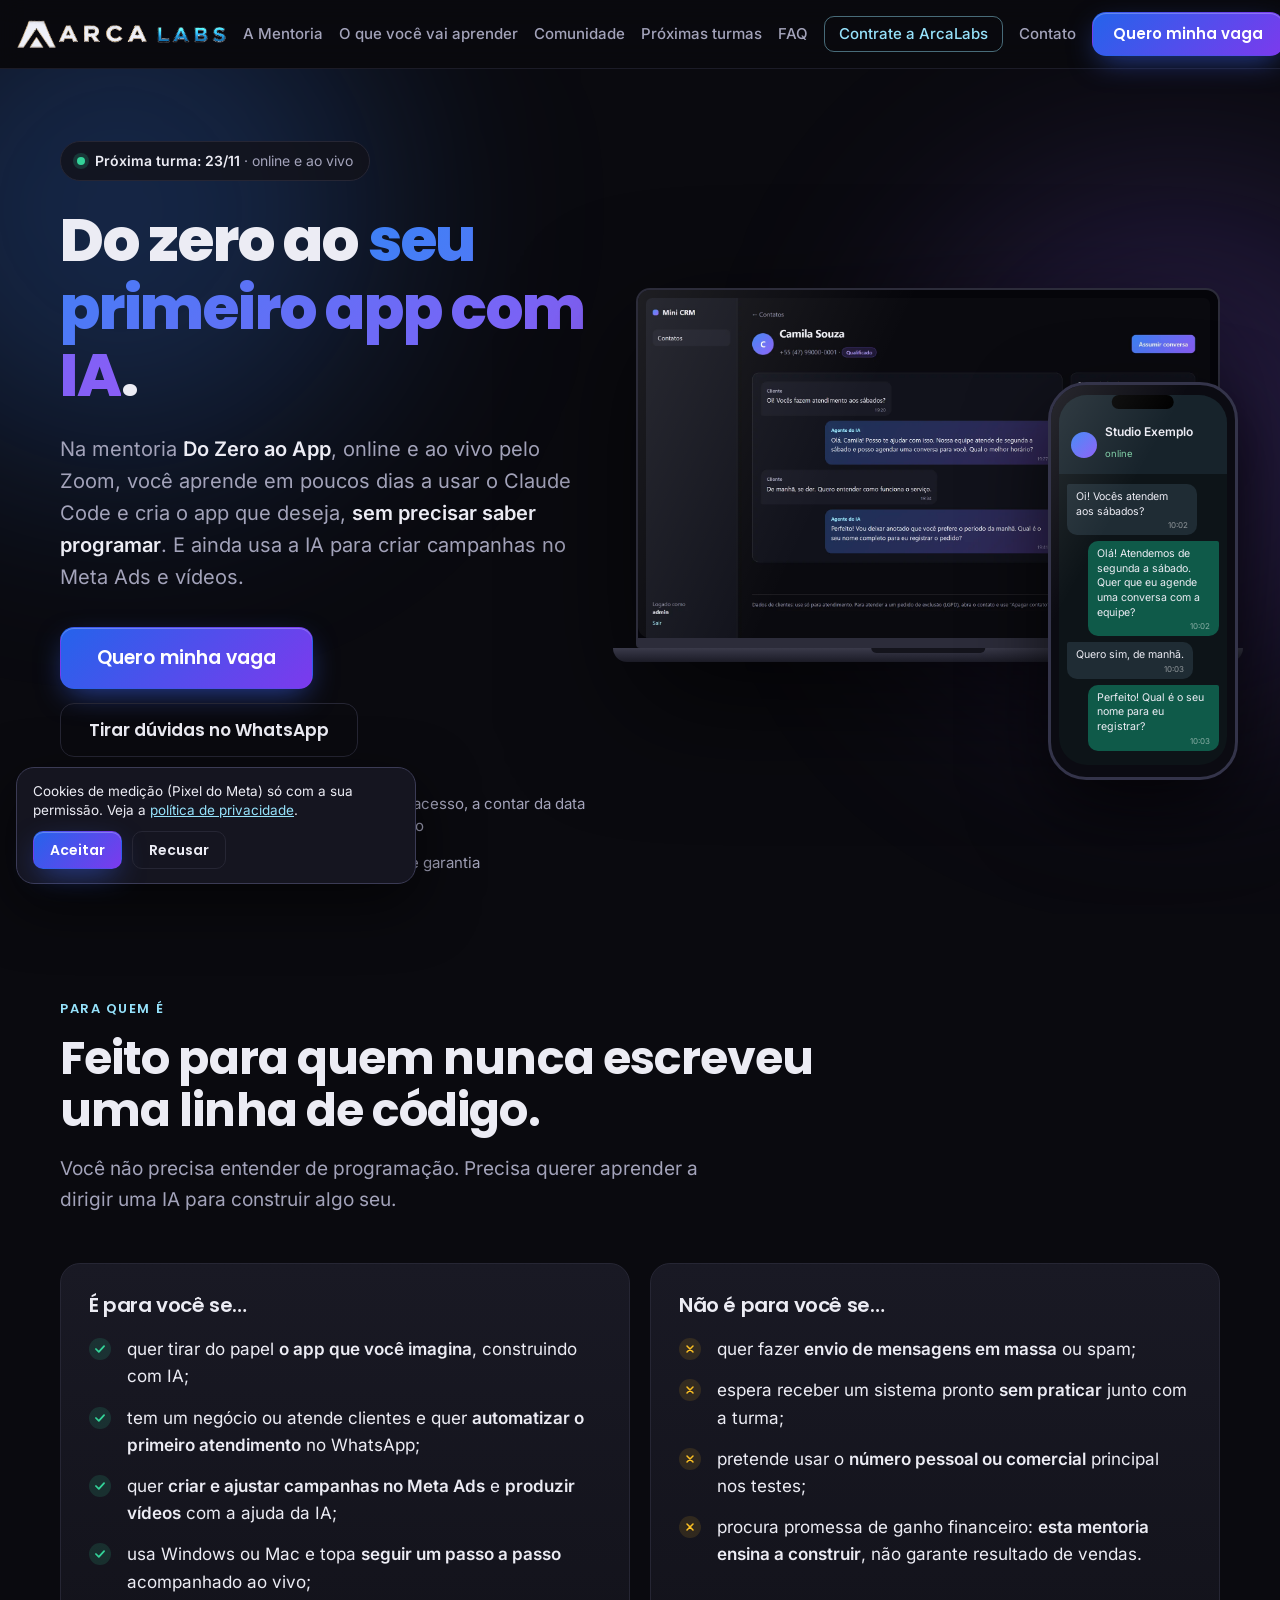
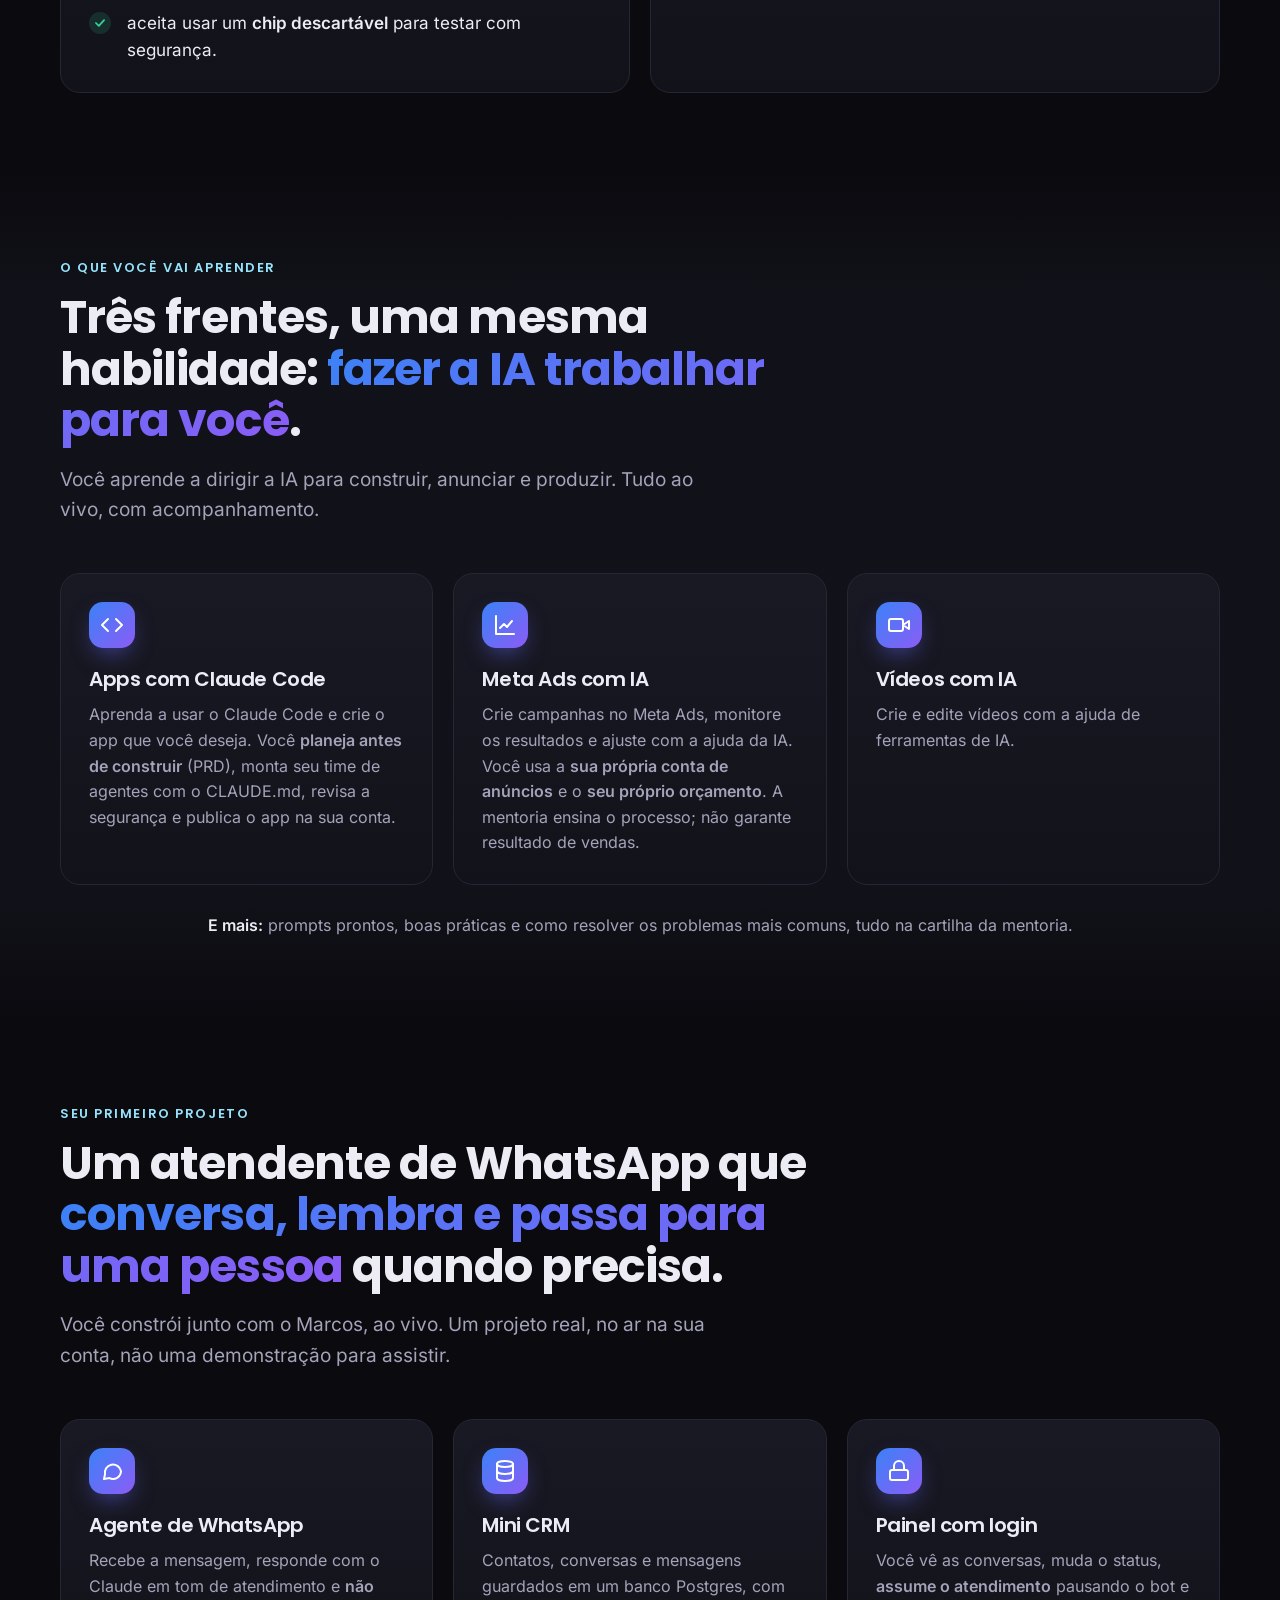
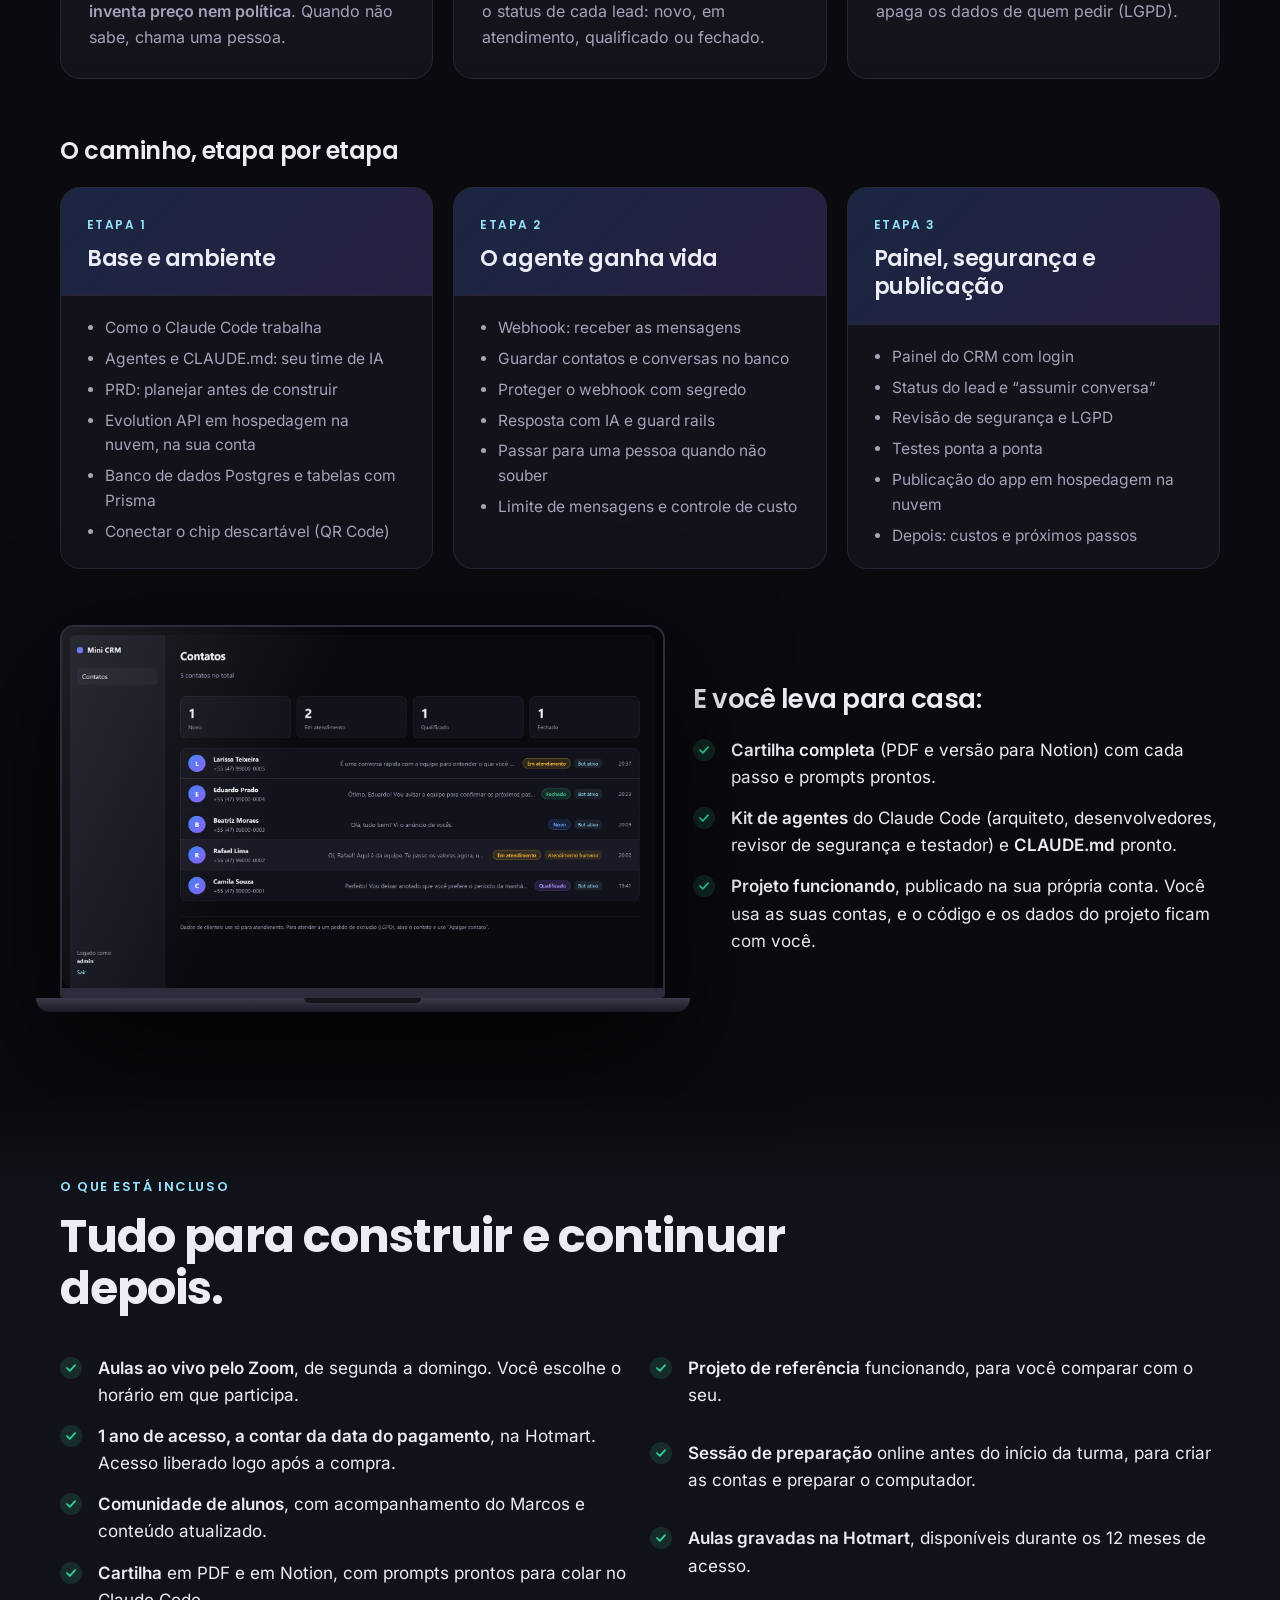
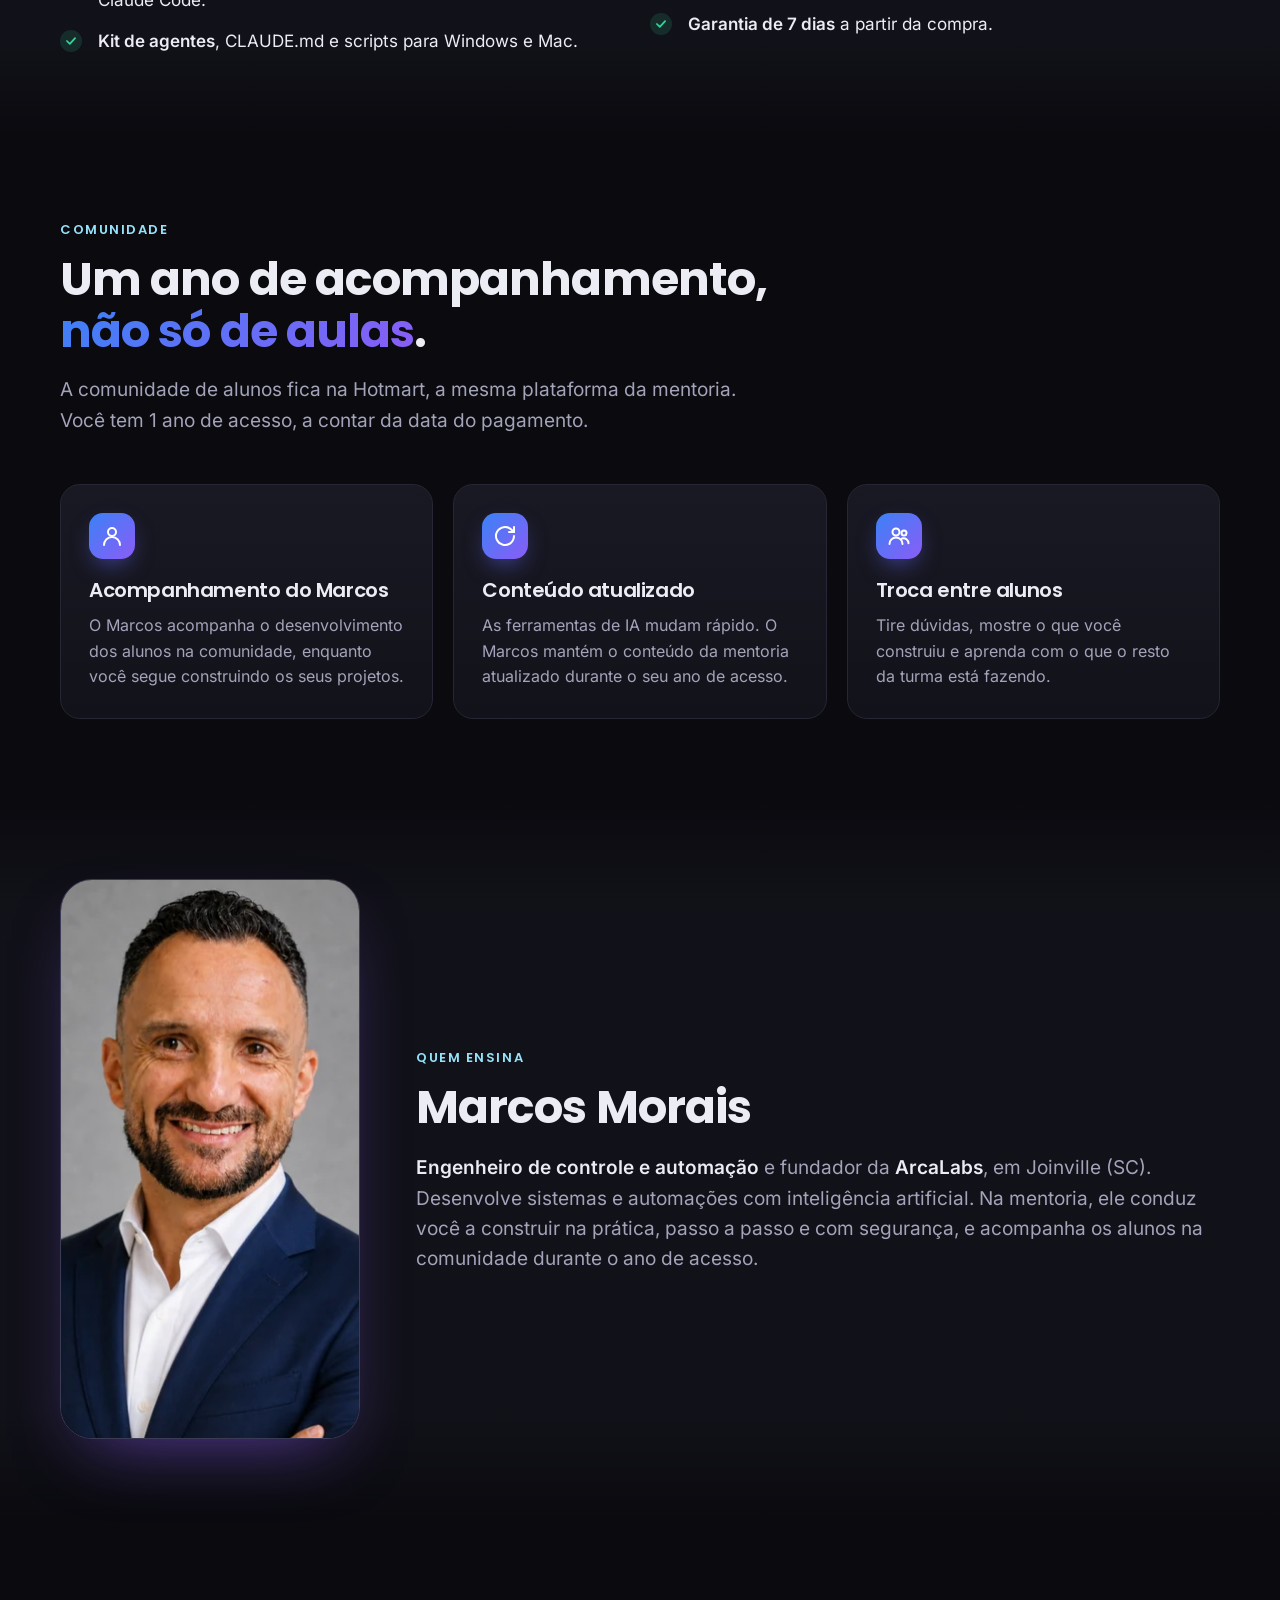
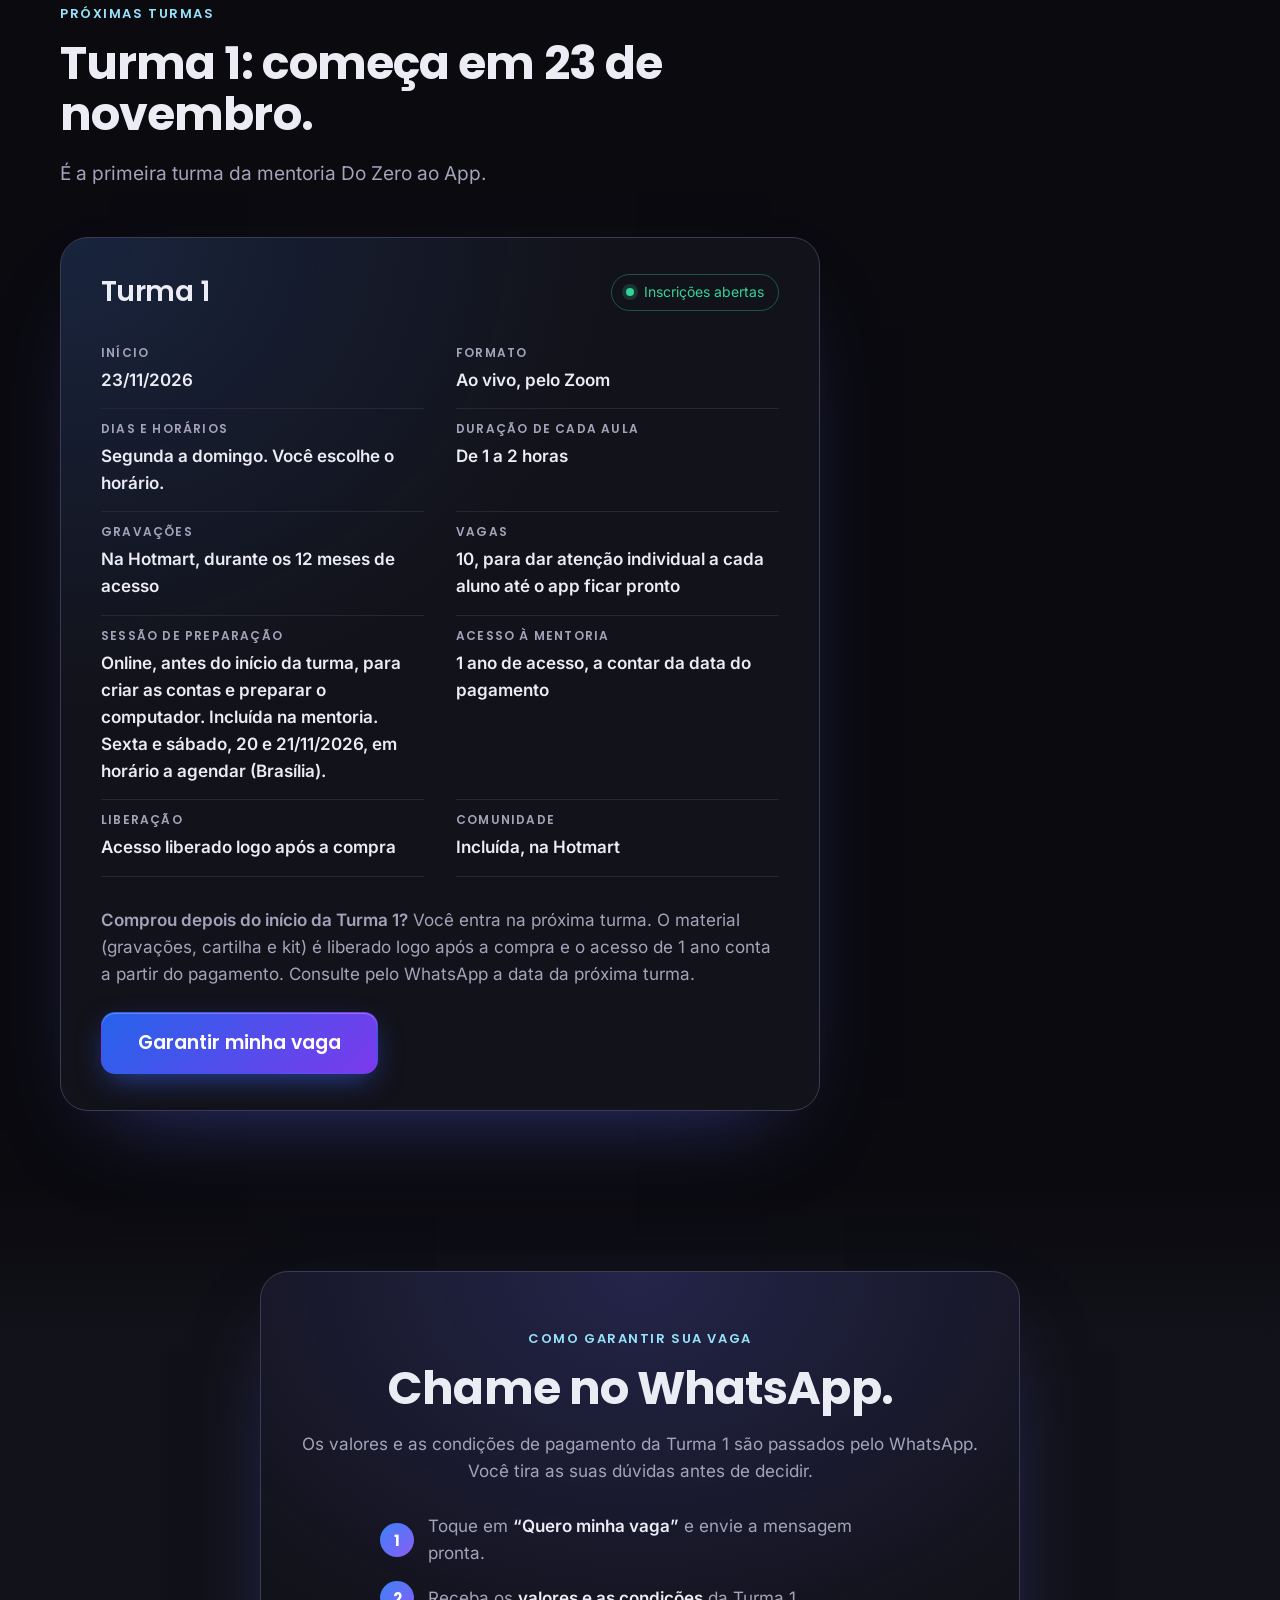
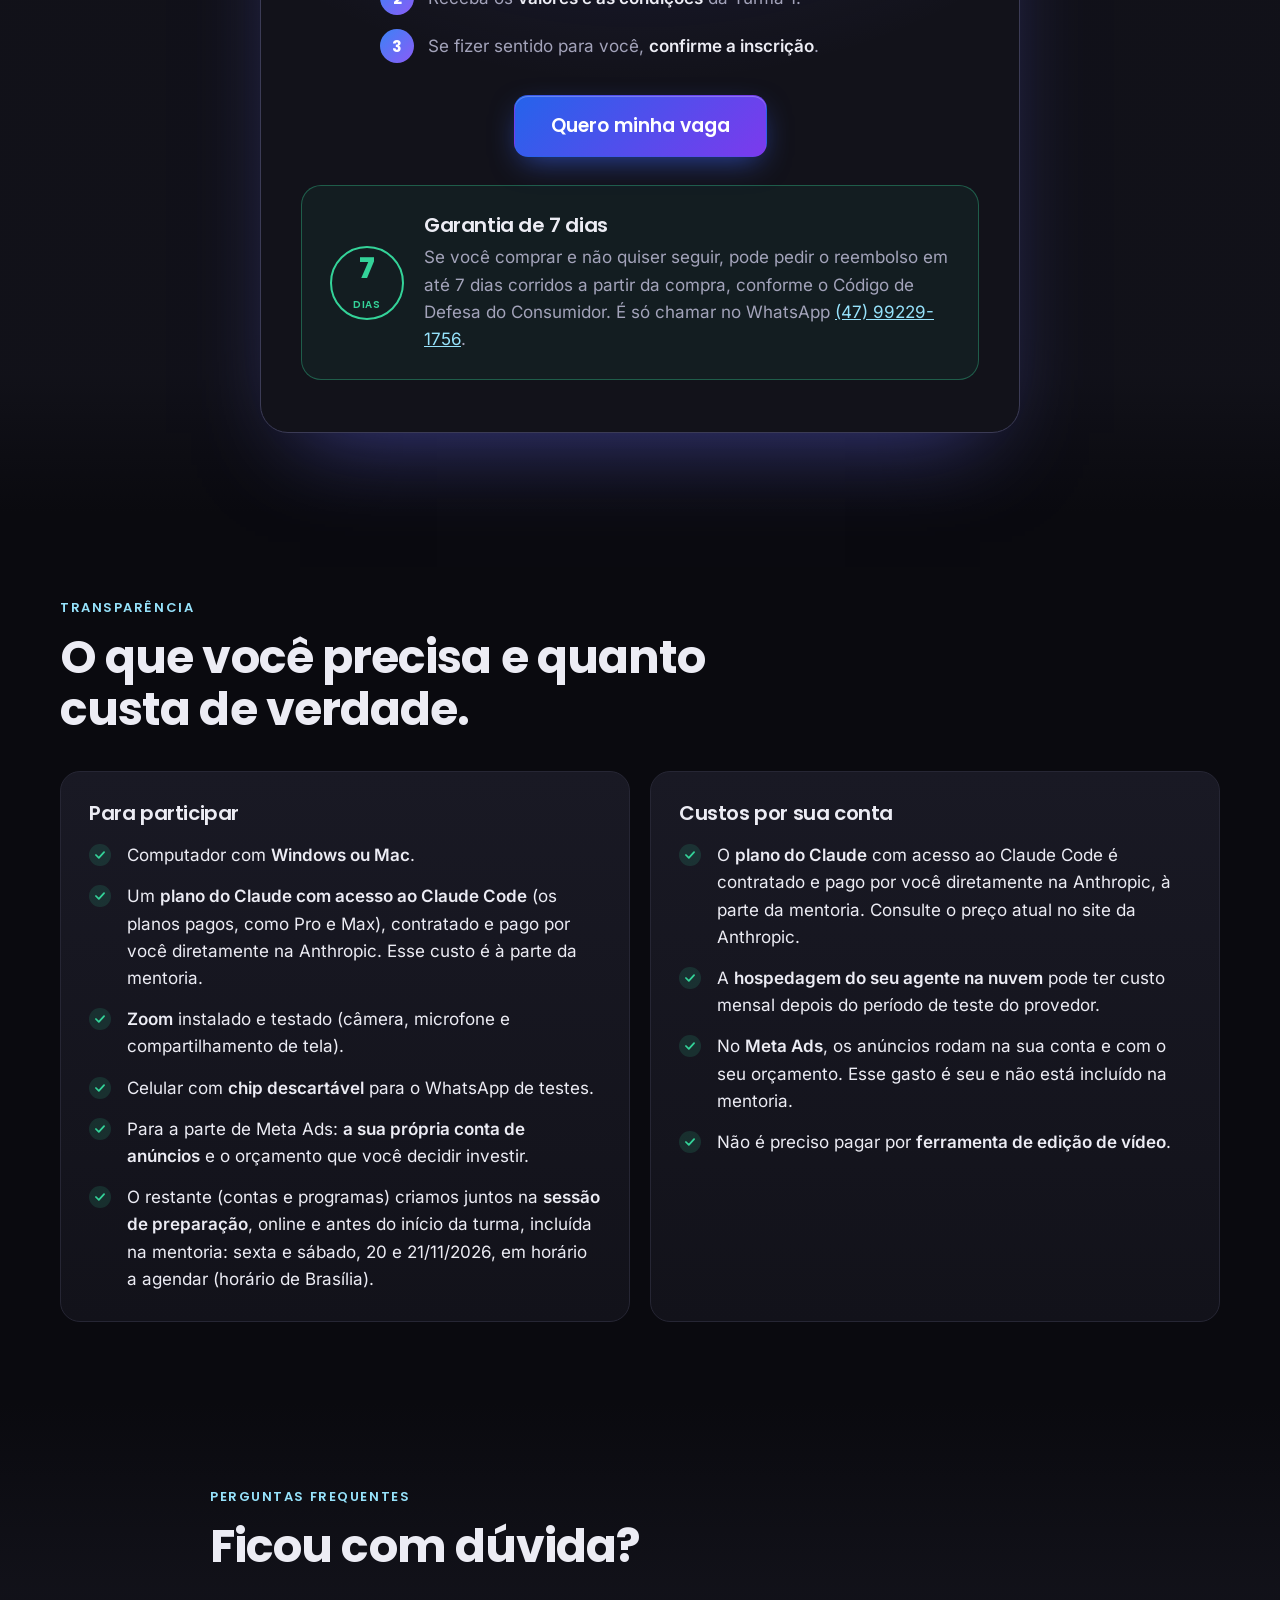
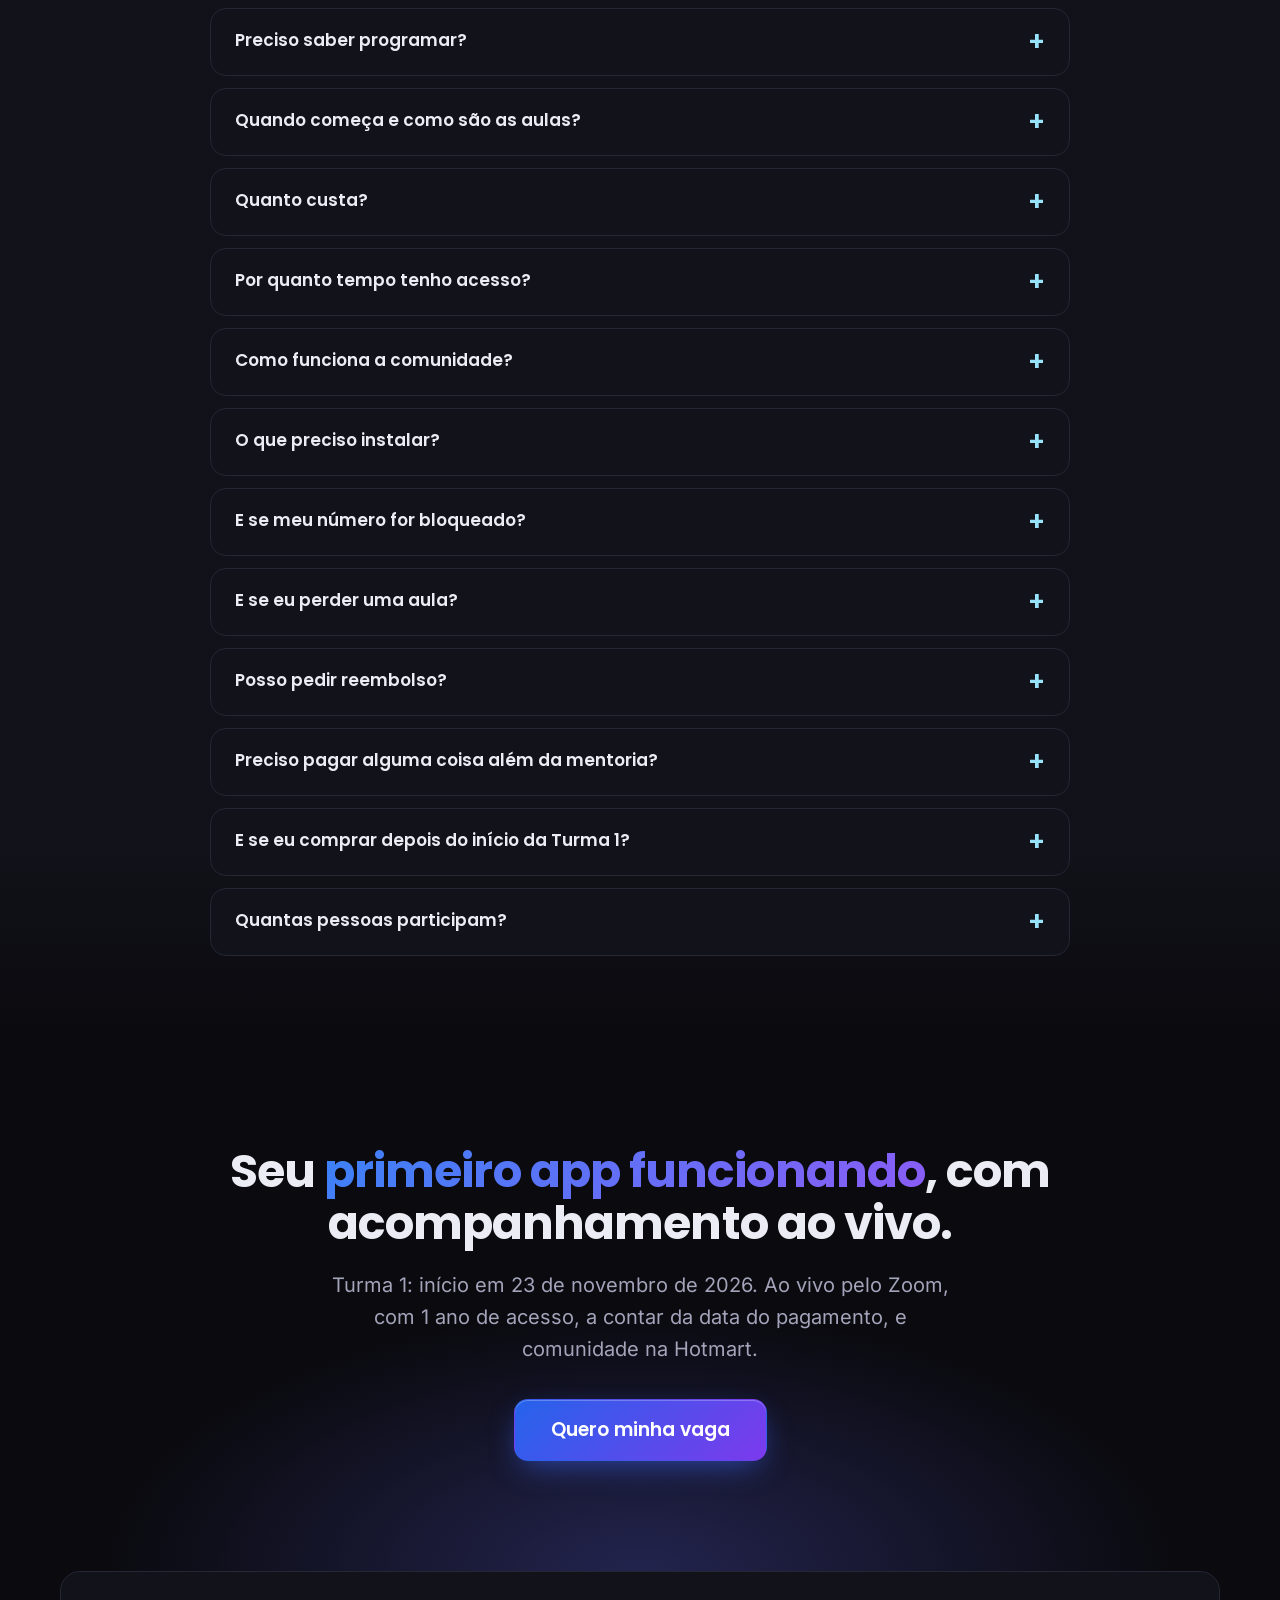
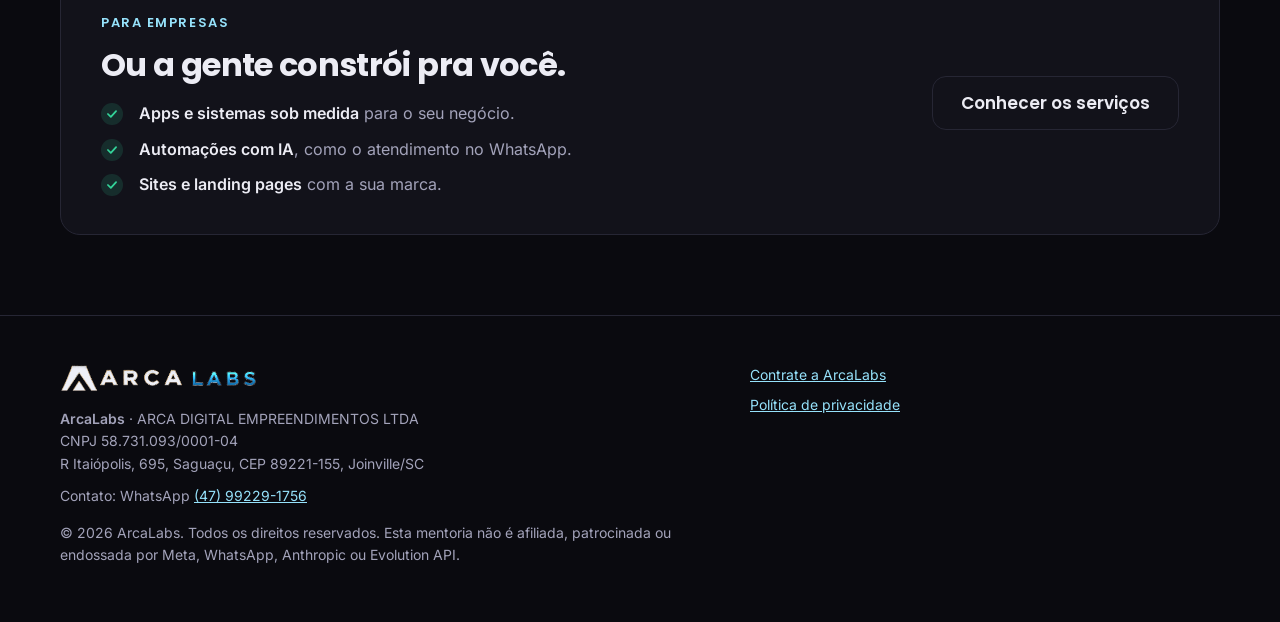
==== commit 641a9d3e: "conteudo: remove horários das aulas (14h/20h) do site e dos termos Co-Authored-By: Claude Opus 5.5 <" ====
--- a/index.html
+++ b/index.html
@@ -211,7 +211,7 @@
         <h2 class="titulo-secao rev">Tudo para construir e continuar depois.</h2>
         <div class="grade-2" style="margin-top:40px">
           <ul class="lista rev">
-            <li><span><b>Aulas ao vivo pelo Zoom</b>, de segunda a domingo, às 14h e às 20h (horário de Brasília). Você escolhe o horário em que participa.</span></li>
+            <li><span><b>Aulas ao vivo pelo Zoom</b>, de segunda a domingo. Você escolhe o horário em que participa.</span></li>
             <li><span><b>1 ano de acesso, a contar da data do pagamento</b>, na Hotmart. Acesso liberado logo após a compra.</span></li>
             <li><span><b>Comunidade de alunos</b>, com acompanhamento do Marcos e conteúdo atualizado.</span></li>
             <li><span><b>Cartilha</b> em PDF e em Notion, com prompts prontos para colar no Claude Code.</span></li>
@@ -279,7 +279,7 @@
           <dl class="turma-dados">
             <div><dt>Início</dt><dd>23/11/2026</dd></div>
             <div><dt>Formato</dt><dd>Ao vivo, pelo Zoom</dd></div>
-            <div><dt>Dias e horários</dt><dd>Segunda a domingo, às 14h e às 20h (Brasília). Você escolhe o horário.</dd></div>
+            <div><dt>Dias e horários</dt><dd>Segunda a domingo. Você escolhe o horário.</dd></div>
             <div><dt>Duração de cada aula</dt><dd>De 1 a 2 horas</dd></div>
             <div><dt>Gravações</dt><dd>Na Hotmart, durante os 12 meses de acesso</dd></div>
             <div><dt>Vagas</dt><dd>10, para dar atenção individual a cada aluno até o app ficar pronto</dd></div>
@@ -356,7 +356,7 @@
         <h2 class="titulo-secao rev" style="margin-bottom:36px">Ficou com dúvida?</h2>
         <div class="rev">
           <details><summary>Preciso saber programar?</summary><div class="resp">Não. Quem escreve o código é o Claude Code. Você aprende a pedir, conferir e corrigir, com prompts prontos e o instrutor ao vivo. Só é preciso saber usar o computador e seguir instruções.</div></details>
-          <details><summary>Quando começa e como são as aulas?</summary><div class="resp">A Turma 1 começa em 23 de novembro de 2026. As aulas são ao vivo pelo Zoom, de segunda a domingo, em dois horários: 14h e 20h (horário de Brasília). Você escolhe o horário em que participa. Cada aula dura de 1 a 2 horas.</div></details>
+          <details><summary>Quando começa e como são as aulas?</summary><div class="resp">A Turma 1 começa em 23 de novembro de 2026. As aulas são ao vivo pelo Zoom, de segunda a domingo, em dois horários. Você escolhe o horário em que participa. Cada aula dura de 1 a 2 horas.</div></details>
           <details><summary>Quanto custa?</summary><div class="resp">Os valores e as condições de pagamento da Turma 1 são passados pelo WhatsApp <a href="https://wa.me/5547992291756?text=Quero%20garantir%20minha%20vaga%20na%20Turma%201%20da%20mentoria%20Do%20Zero%20ao%20App" rel="noopener" style="color:var(--ciano)">(47) 99229-1756</a>. É só chamar.</div></details>
           <details><summary>Por quanto tempo tenho acesso?</summary><div class="resp">Você tem 1 ano de acesso, a contar da data do pagamento. O acesso é liberado logo após a compra, com as gravações, a cartilha e o kit de agentes. Nesse período você também participa da comunidade de alunos na Hotmart.</div></details>
           <details><summary>Como funciona a comunidade?</summary><div class="resp">A comunidade fica na Hotmart, a mesma plataforma da mentoria. Lá o Marcos acompanha o desenvolvimento dos alunos e mantém o conteúdo atualizado, e você troca experiências com a turma.</div></details>
@@ -375,7 +375,7 @@
     <section class="final" id="comprar">
       <div class="cont">
         <h2 class="rev">Seu <span class="grad">primeiro app funcionando</span>, com acompanhamento ao vivo.</h2>
-        <p class="rev">Turma 1: início em 23 de novembro de 2026. Ao vivo pelo Zoom, às 14h ou às 20h, com 1 ano de acesso, a contar da data do pagamento, e comunidade na Hotmart.</p>
+        <p class="rev">Turma 1: início em 23 de novembro de 2026. Ao vivo pelo Zoom, com 1 ano de acesso, a contar da data do pagamento, e comunidade na Hotmart.</p>
         <a class="btn btn-grande rev" data-compra href="https://wa.me/5547992291756?text=Quero%20garantir%20minha%20vaga%20na%20Turma%201%20da%20mentoria%20Do%20Zero%20ao%20App">Quero minha vaga</a>
       </div>
     </section>
